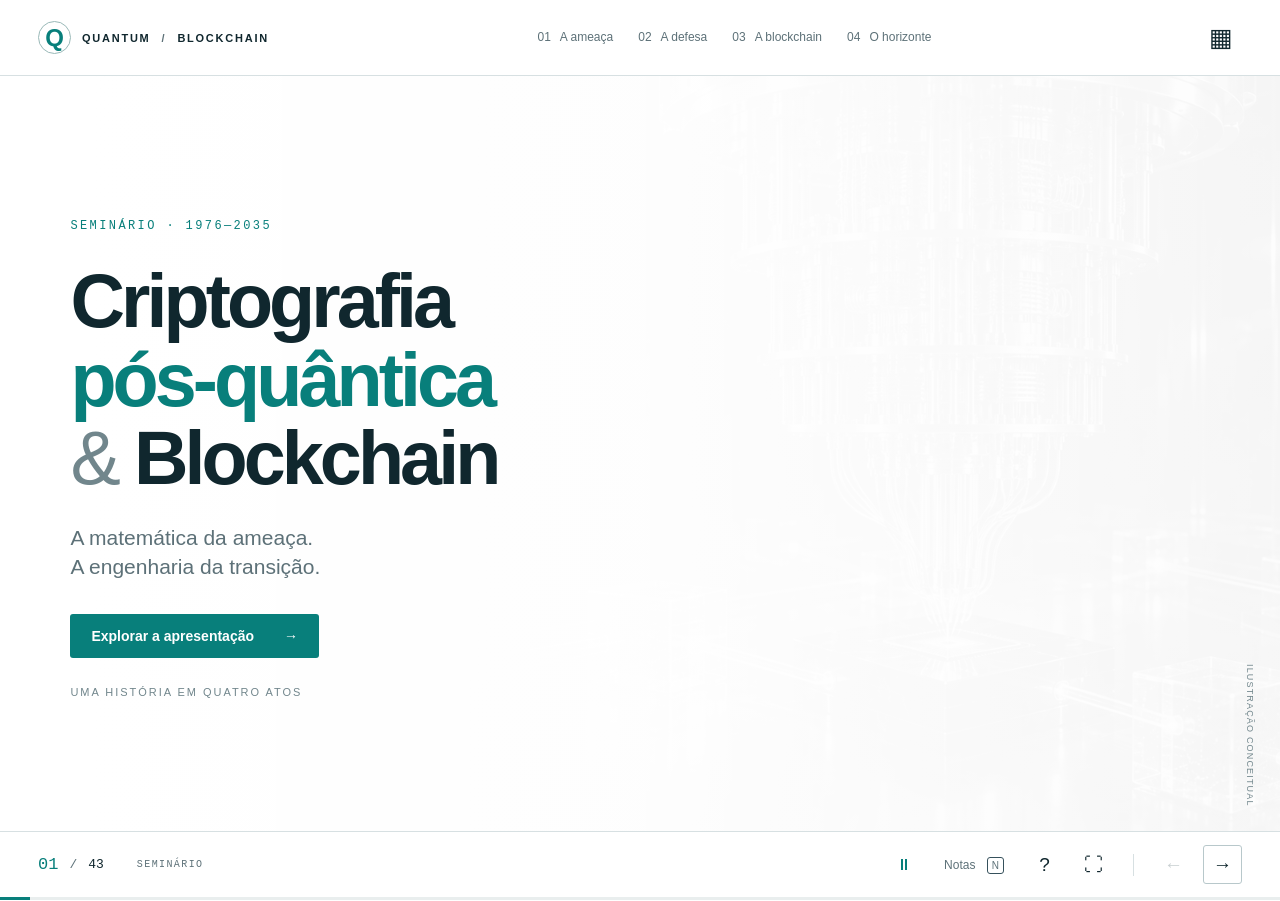
==== index.html @ 600178b0 "Reestrutura o Ato III: do gasto duplo às variações de consenso O ato começava no meio, sem história " ====
<!doctype html>
<html lang="pt-BR">
<head>
  <meta charset="utf-8">
  <meta name="viewport" content="width=device-width,initial-scale=1">
  <meta name="theme-color" content="#ffffff">
  <title>Criptografia pós-quântica & Blockchain</title>
  <link rel="stylesheet" href="style.css">
  <link rel="stylesheet" href="blockchain.css">
  <link rel="stylesheet" href="theme-light.css">
</head>
<body>
<header class="topbar">
  <a class="brand" href="#1" aria-label="Ir à capa"><span class="brand-mark">Q</span> QUANTUM <span class="muted">/</span> BLOCKCHAIN</a>
  <nav aria-label="Atos da apresentação">
    <button data-goto="3">01 <span>A ameaça</span></button>
    <button data-goto="17">02 <span>A defesa</span></button>
    <button data-goto="23">03 <span>A blockchain</span></button>
    <button data-goto="38">04 <span>O horizonte</span></button>
  </nav>
  <button id="overview-open" class="icon-button" title="Visão geral (G)" aria-label="Abrir visão geral">▦</button>
</header>

<main id="deck" aria-label="Apresentação de slides">
  <section class="slide cover active" data-title="Criptografia pós-quântica & Blockchain" data-act="0">
    <img class="background" src="assets/quantum.png" alt="Ilustração conceitual de um computador quântico dourado sobre blocos de vidro conectados">
    <div class="cover-shade"></div>
    <div class="cover-content">
      <p class="eyebrow">SEMINÁRIO · 1976—2035</p>
      <h1>Criptografia<br><span class="cyan">pós-quântica</span><br><span class="title-amp">&</span> Blockchain</h1>
      <p class="lead">A matemática da ameaça.<br>A engenharia da transição.</p>
      <button class="primary" data-goto="2">Explorar a apresentação <span>→</span></button>
      <div class="cover-caption">Uma história em quatro atos</div>
    </div>
    <div class="image-caption">ILUSTRAÇÃO CONCEITUAL</div>
    <aside class="notes">Apresente a pergunta central: como preservar a segurança das blockchains quando as hipóteses matemáticas das assinaturas mudam? O roteiro segue os quatro atos do PDF, com demonstrações didáticas. As imagens são ilustrações geradas por IA, não fotografias de equipamentos específicos.</aside>
  </section>

  <section class="slide" data-title="Uma história em quatro atos" data-act="0">
    <p class="eyebrow">O PERCURSO</p><h2>Uma história em <span class="cyan">quatro atos</span></h2>
    <p class="intro">A evolução da criptografia encontra um problema de escala e de consenso.</p>
    <div class="act-grid">
      <button class="act-card" data-goto="3"><span class="act-no">I</span><span class="mono cyan">1976—2009</span><h3>A conta que<br>ninguém pagou</h3><p>Chave pública, Shor e a origem do Bitcoin.</p><span class="act-link">A ameaça <b>↗</b></span></button>
      <button class="act-card" data-goto="17"><span class="act-no">II</span><span class="mono cyan">1978—2025</span><h3>A defesa<br>se organiza</h3><p>Famílias pós-quânticas, NIST e novas assinaturas.</p><span class="act-link">A defesa <b>↗</b></span></button>
      <button class="act-card" data-goto="23"><span class="act-no">III</span><span class="mono amber">2025—2026</span><h3>A blockchain<br>acorda</h3><p>Do gasto duplo aos laboratórios de hash, PoW, PoS e contratos.</p><span class="act-link">A blockchain <b>↗</b></span></button>
      <button class="act-card" data-goto="38"><span class="act-no">IV</span><span class="mono amber">2026—2035</span><h3>O horizonte</h3><p>Padronização, prazos e decisões sem uma data para o Q-Day.</p><span class="act-link">O horizonte <b>↗</b></span></button>
    </div>
    <p class="footnote">Clique em um ato para navegar. Use as setas do teclado para avançar e voltar.</p>
    <aside class="notes">A linha narrativa é linear dentro de cada ato. O segundo ato retorna a 1978 para mostrar que algumas alternativas à criptografia clássica antecedem o ataque de Shor. Fonte principal: PDF fornecido, páginas 1 a 7.</aside>
  </section>

  <section class="slide" data-title="O que a criptografia protege?" data-act="1">
    <p class="eyebrow">ATO I · PRIMEIRO, O VOCABULÁRIO</p><h2>Quatro perguntas<br><span class="cyan">antes dos algoritmos</span></h2>
    <div class="concept-grid four"><article><span class="mono cyan">SIGILO</span><h3>Quem pode ler?</h3><p>A cifra esconde o conteúdo de quem não possui a chave.</p></article><article><span class="mono cyan">INTEGRIDADE</span><h3>Algo mudou?</h3><p>Hashes e autenticação ajudam a detectar alterações.</p></article><article><span class="mono amber">AUTENTICIDADE</span><h3>Quem enviou?</h3><p>Assinaturas ligam uma mensagem ao dono de uma chave.</p></article><article><span class="mono amber">NÃO REPÚDIO</span><h3>Há evidência?</h3><p>A assinatura pode sustentar prova técnica de autoria, conforme o contexto.</p></article></div>
    <div class="takeaway"><strong>Criptografia não é uma única ferramenta.</strong><span>Cada mecanismo responde a uma pergunta diferente.</span></div>
    <aside class="notes"><b>Tempo: 2 min · Pessoa 1.</b> Comece com exemplos cotidianos: mensagem privada, arquivo alterado e pagamento autorizado. Explique que disponibilidade é um objetivo de segurança, mas não é entregue apenas por criptografia. Não repúdio depende também de identidade, processo e validade jurídica.</aside>
  </section>

  <section class="slide" data-title="Diffie–Hellman: um segredo em canal público" data-act="1">
    <p class="eyebrow">ATO I · 1976 · DIFFIE–HELLMAN</p><h2>Combinar uma chave<br><span class="cyan">sem enviá-la pela rede</span></h2>
    <div class="split">
      <div><p class="intro">Imagine uma receita em que cada pessoa guarda <strong>um ingrediente secreto</strong>.</p><div class="line-item"><h3>1. Cada um faz uma mistura</h3><p>Alice e Bob juntam a mesma base pública aos seus segredos.</p></div><div class="line-item"><h3>2. Eles trocam só as misturas</h3><p>Quem observa vê o que foi trocado, mas não o ingrediente secreto.</p></div><div class="line-item"><h3>3. Os dois chegam à mesma chave</h3><p>Cada um combina a mistura recebida com o segredo que guardou.</p></div></div>
      <div class="demo-box"><div class="demo-label">A MESMA IDEIA COM NÚMEROS PEQUENOS <span>base pública: p = 23 · g = 5</span></div><div class="exchange"><div><span class="person">ALICE</span><strong>segredo 6</strong><small>guarda para si</small><code>envia 8</code></div><span class="exchange-sign">⇄</span><div><span class="person">BOB</span><strong>segredo 15</strong><small>guarda para si</small><code>envia 19</code></div></div><button id="dh-reveal" class="primary">Combinar e revelar a chave</button><div id="dh-result" class="result" aria-live="polite">Público: 23, 5, 8 e 19. Privado: 6 e 15.</div></div>
    </div>
    <p class="footnote">A metáfora da receita explica o fluxo, não a matemática. Diffie–Hellman precisa de autenticação para bloquear um intermediário.</p>
    <aside class="notes"><b>Tempo: 3 min · Pessoa 1.</b> Primeiro conte a história sem fórmulas. Depois mostre os números: Alice envia 5⁶ mod 23 = 8; Bob envia 5¹⁵ mod 23 = 19. Alice calcula 19⁶ mod 23 e Bob calcula 8¹⁵ mod 23; ambos obtêm 2. A chave 2 nunca atravessou a rede. Em sistemas reais, os números são enormes. Diffie–Hellman é acordo de chaves, não cifra mensagens e não autentica sozinho. Fonte: roteiro, p. 1.</aside>
  </section>

  <section class="slide" data-title="Criptografia híbrida: RSA e AES" data-act="1">
    <p class="eyebrow">CRIPTOGRAFIA HÍBRIDA · VISÃO BÁSICA</p><h2>Criptografia híbrida<br><span class="cyan">combina RSA e AES</span></h2>
    <div class="compare-columns"><article><span class="mono cyan">RSA · CHAVE PÚBLICA E PRIVADA</span><h3>Protege a chave da sessão</h3><p>Permite enviar com segurança a pequena chave que será compartilhada.</p><div class="tag-line">Bom para proteger chaves pequenas.</div></article><article><span class="mono amber">AES · UMA CHAVE COMPARTILHADA</span><h3>Protege as mensagens</h3><p>Usa a chave da sessão para cifrar os dados com rapidez.</p><div class="tag-line">Bom para grandes volumes de dados.</div></article></div>
    <div class="takeaway"><strong>RSA protege a chave.</strong><span>AES usa essa chave para proteger os dados.</span></div>
    <p class="footnote">Este é um modelo didático de criptografia híbrida. Protocolos modernos podem usar outros algoritmos.</p>
    <aside class="notes"><b>Tempo: 3 min · Pessoa 1.</b> Explique apenas o fluxo básico: primeiro, o RSA protege a pequena chave de sessão; depois, o AES usa essa chave para cifrar as mensagens. Essa combinação aproveita a facilidade de distribuição de chaves da criptografia assimétrica e a velocidade da criptografia simétrica. Em protocolos modernos, como TLS 1.3, o acordo de chaves costuma usar Diffie–Hellman efêmero em vez de transporte de chave por RSA.</aside>
  </section>

  <section class="slide" data-title="RSA: uma via fácil e outra difícil" data-act="1">
    <p class="eyebrow">1977 · RSA</p><h2>Uma via fácil.<br><span class="cyan">A volta é o problema.</span></h2>
    <div class="compare-columns"><article><span class="mono cyan">CRIAR O MÓDULO</span><div class="equation">p × q = <span>N</span></div><h3>Multiplicar primos é simples.</h3><p>O resultado N pode fazer parte da chave pública.</p></article><article><span class="mono amber">TENTAR DESFAZER</span><div class="equation"><span>N</span> → p, q</div><h3>Fatorar N grande é difícil.</h3><p>Sem os fatores secretos, o melhor ataque clássico conhecido custa demais em tamanhos adequados.</p></article></div>
    <p class="footnote">O RSA real usa geração segura de primos, preenchimento adequado e parâmetros muito maiores que qualquer exemplo de sala.</p>
    <aside class="notes"><b>Tempo: 2 min · Pessoa 1.</b> Use números pequenos apenas como analogia. A segurança não vem de esconder o algoritmo; vem da chave e da dificuldade do problema. Evite a frase absoluta “demoraria mais que a idade do universo”. Fonte: roteiro, pp. 1–2.</aside>
  </section>

  <section class="slide" data-title="ECC: a mesma ideia com chaves menores" data-act="1">
    <p class="eyebrow">1985 · CURVAS ELÍPTICAS</p><h2>Chaves menores.<br><span class="cyan">Outra conta difícil.</span></h2>
    <div class="compare-columns"><article><span class="mono cyan">IDA</span><div class="equation">Q = <span>d</span> · G</div><h3>Calcular o ponto público é eficiente.</h3><p>d é o segredo; G é um ponto definido pelo sistema.</p></article><article><span class="mono amber">VOLTA</span><div class="equation">Q, G → <span>d?</span></div><h3>Recuperar d é o logaritmo discreto.</h3><p>Em curvas e tamanhos corretos, essa volta é inviável para computadores clássicos conhecidos.</p></article></div>
    <div class="takeaway"><strong>256 bits ECC ≈ 3.072 bits RSA</strong><span>Equivalência aproximada de segurança clássica.</span></div>
    <aside class="notes"><b>Tempo: 2 min · Pessoa 1.</b> Não é necessário desenhar a curva nem explicar a operação de grupo. Destaque por que ECC foi atraente para celulares e blockchains: chaves e assinaturas menores. A comparação equivale aproximadamente a 128 bits de segurança clássica. Fonte: roteiro, p. 2.</aside>
  </section>

  <section class="slide" data-title="Criptografia e assinatura digital" data-act="1">
    <p class="eyebrow">DUAS AÇÕES · DUAS FINALIDADES</p><h2>Criptografia e assinatura<br><span class="cyan">têm funções diferentes</span></h2>
    <div class="compare-columns"><article><span class="mono cyan">CIFRA</span><h3 class="display-word medium">Mensagem<br>ilegível</h3><p>Objetivo principal: confidencialidade.</p><div class="tag-line">Quem não tem a chave não deve ler.</div></article><article><span class="mono amber">ASSINATURA DIGITAL</span><h3 class="display-word medium">Autoria<br>verificável</h3><p>Objetivos: autenticidade e integridade.</p><div class="tag-line">A chave pública verifica; a privada assina.</div></article></div>
    <aside class="notes"><b>Tempo: 2 min · Pessoa 1.</b> Corrija a simplificação comum de “criptografar com a chave privada”. Em uma assinatura moderna, aplica-se um algoritmo de assinatura ao resumo ou à mensagem seguindo um esquema específico. A assinatura normalmente não esconde o conteúdo.</aside>
  </section>

  <section class="slide" data-title="Qubit: pense em uma bússola, não em um interruptor" data-act="1">
    <p class="eyebrow">O BÁSICO DO QUBIT · UMA METÁFORA</p><h2>Pense em uma bússola,<br><span class="cyan">não em um interruptor</span></h2>
    <div class="concept-grid four qubit-metaphor"><article><span class="mono cyan">BIT CLÁSSICO</span><h3>Interruptor</h3><p>Quando olhamos, está em uma posição definida: <strong>0 ou 1</strong>.</p></article><article><span class="mono cyan">QUBIT</span><h3>Bússola</h3><p>Antes da leitura, pode apontar para uma combinação de 0 e 1.</p></article><article><span class="mono amber">MEDIÇÃO</span><h3>Uma fotografia</h3><p>Ao medir, recebemos apenas um resultado: <strong>0 ou 1</strong>.</p></article><article><span class="mono amber">ALGORITMO</span><h3>Ondas na água</h3><p>Interferência cancela caminhos ruins e reforça os úteis.</p></article></div>
    <div class="takeaway"><strong>O qubit não entrega todas as respostas.</strong><span>O algoritmo precisa conduzir as probabilidades para uma resposta útil.</span></div>
    <aside class="notes"><b>Tempo: 2 min · Pessoa 1.</b> Diga explicitamente que são metáforas. Um qubit é descrito por amplitudes, não por uma agulha física; a medição produz um resultado clássico. Ondas que se somam ou se cancelam ajudam a visualizar a interferência. Evite a frase “testa tudo ao mesmo tempo”: sem um algoritmo apropriado, a medição não revela todas as possibilidades.</aside>
  </section>

  <section class="slide" data-title="Shor: o período revela os fatores" data-act="1">
    <p class="eyebrow">1994 · EXEMPLO COM 15</p><h2>Shor troca a fatoração<br><span class="cyan">por uma busca de repetição</span></h2>
    <div class="split shor-layout"><div><p class="intro">Queremos descobrir quais números multiplicados formam <strong>15</strong>.</p><div class="shor-guide"><p><b>1.</b> Escolher um auxiliar: 2.</p><p><b>2.</b> Procurar quando a sequência se repete.</p><p><b>3.</b> Medir a distância da repetição: o período.</p><p><b>4.</b> Usar o período em contas clássicas para obter os fatores.</p></div><div class="small-callout">A parte quântica acelera o passo 2. O início e o final usam matemática clássica.</div><button id="shor-step" class="primary">Mostrar próximo passo <span>→</span></button><button id="shor-reset" class="text-button">Reiniciar</button></div><div class="demo-box"><div class="demo-label">RESTO DE 2ˣ ÷ 15 <span id="shor-counter">PASSO 1 / 4</span></div><div id="period-row" class="period-row"><div><small>x = 0</small><b>1</b></div><div><small>x = 1</small><b>2</b></div><div><small>x = 2</small><b>4</b></div><div><small>x = 3</small><b>8</b></div><div><small>x = 4</small><b>1</b></div></div><div id="shor-answer" class="shor-answer" aria-live="polite"><span class="mono muted">01 / ESCOLHER</span><h3>N = 15 e auxiliar a = 2</h3><p>2 não divide 15; agora observamos os restos das potências.</p></div></div></div>
    <p class="footnote"><a href="https://arxiv.org/abs/quant-ph/9508027" target="_blank" rel="noopener">Shor · fatoração e logaritmos discretos</a></p>
    <aside class="notes"><b>Tempo: 3 min · Pessoa 1.</b> Narre um passo por clique. (1) Queremos fatorar N=15 e escolhemos a=2, que não tem fator comum com 15. (2) Calculamos os restos de 2ˣ dividido por 15: 1, 2, 4, 8, 1. (3) O 1 reaparece depois de quatro posições, logo r=4. A busca quântica encontra esse período com eficiência para números grandes. (4) Voltamos ao computador clássico: 2^(r/2)=4; MDC(4−1,15)=3 e MDC(4+1,15)=5. Portanto, 15=3×5. Nem toda escolha de a funciona de primeira; o algoritmo pode repetir a tentativa. O exemplo mostra a ideia, não o circuito quântico completo.</aside>
  </section>

  <section class="slide" data-title="Shor e Grover têm impactos diferentes" data-act="1">
    <p class="eyebrow">1994 / 1996 · DOIS TIPOS DE AMEAÇA</p><h2>Shor e Grover têm<br><span class="cyan">impactos diferentes</span></h2>
    <div class="compare-columns attack-compare"><article><span class="mono amber">SHOR</span><h3 class="display-word">Quebra a<br>hipótese</h3><p>Resolve fatoração e logaritmos discretos em tempo polinomial, no modelo quântico.</p><div class="tag-line">RSA · Diffie–Hellman · ECDSA · Schnorr</div><strong class="amber">Exige trocar a família criptográfica.</strong></article><article><span class="mono cyan">GROVER</span><h3 class="display-word">Acelera<br>a busca</h3><p>Reduz uma busca genérica de N tentativas para uma ordem de √N consultas.</p><div class="tag-line">AES e busca de pré-imagem de hashes</div><strong class="cyan">Parâmetros maiores podem compensar.</strong></article></div>
    <p class="footnote">AES-128: ordem idealizada de 2⁶⁴ consultas quânticas. Isso não equivale ao custo de um ataque clássico de 64 bits. Colisões de hash exigem análise própria.</p>
    <aside class="notes">Grover fornece aceleração quadrática em um modelo idealizado de consultas. Circuitos, correção de erros e paralelização mudam o custo prático. SHA-256 não recebe o mesmo ataque estrutural de Shor. Não prometa que dobrar qualquer parâmetro resolve todos os usos de hash. <a href="https://arxiv.org/abs/quant-ph/9605043" target="_blank" rel="noopener">Grover, 1996</a>. PDF, p. 2.</aside>
  </section>

  <section class="slide" data-title="O que muda com um computador quântico?" data-act="1">
    <p class="eyebrow">MAPA DA AMEAÇA</p><h2>Não é preciso<br><span class="cyan">trocar tudo igual</span></h2>
    <div class="threat-matrix"><article><span class="status-pill danger">TROCAR</span><h3>RSA, DH, ECDSA, Schnorr</h3><p>Shor ataca a base matemática.</p></article><article><span class="status-pill caution">AUMENTAR / REAVALIAR</span><h3>AES e hashes</h3><p>Grover reduz a margem de busca genérica.</p></article><article><span class="status-pill safe">PRESERVAR</span><h3>Protocolos e aplicações</h3><p>Podem continuar, se aceitarem novos algoritmos e formatos.</p></article></div>
    <div class="takeaway"><strong>A migração é seletiva.</strong><span>O desafio é localizar cada dependência criptográfica.</span></div>
    <aside class="notes"><b>Tempo: 2 min · Pessoa 1.</b> Este é um mapa conceitual, não uma receita automática. Em hashes, pré-imagem, colisão e prova de trabalho têm análises diferentes. Protocolos podem sobreviver apenas se houver agilidade criptográfica e espaço para novos tamanhos.</aside>
  </section>

  <section class="slide" data-title="Hardware: demonstração versus estimativa" data-act="1">
    <p class="eyebrow">2001—2025 · A DISTÂNCIA ATÉ O ATAQUE</p><h2>Demonstração<br><span class="cyan">≠ capacidade de ataque</span></h2>
    <div class="hardware-grid"><div class="hardware-intro"><span class="mono">2001 · IBM</span><strong class="giant cyan">15</strong><h3>3 × 5, com 7 qubits</h3><p>Uma demonstração experimental pequena, sem provar escalabilidade para chaves reais.</p></div><div class="hardware-chart"><span class="mono muted">ESTIMATIVAS PARA FATORAR RSA-2048</span><div class="hbar-row"><div><b>2019</b><span>20 milhões de qubits físicos</span></div><div class="bar-track"><i style="width:100%"></i></div><small>Tempo estimado: 8 horas</small></div><div class="hbar-row"><div><b>2025</b><span>Menos de 1 milhão</span></div><div class="bar-track"><i style="width:5%;background:var(--amber)"></i></div><small>Tempo estimado: menos de 1 semana</small></div><p class="small-callout">Modelos com premissas e tempos de execução diferentes. São recursos estimados, não máquinas construídas.</p></div></div>
    <p class="footnote"><a href="https://arxiv.org/abs/1905.09749" target="_blank" rel="noopener">Gidney & Ekerå, 2019</a> · <a href="https://arxiv.org/abs/2505.15917" target="_blank" rel="noopener">Gidney, 2025</a>. Recorte histórico do roteiro, não levantamento exaustivo das estimativas de 2026.</p>
    <aside class="notes">Qubits físicos são ruidosos. Qubits lógicos usam correção de erros. Contagens só fazem sentido junto às taxas de erro, arquitetura e duração. A barra de 2025 marca o limite de 1 milhão, não uma medição exata. A comparação não representa uma previsão para o Q-Day. A experiência de 2001 consta do PDF, pp. 2–3.</aside>
  </section>

  <section class="slide image-slide" data-title="Hashes e assinaturas no Bitcoin" data-act="1">
    <img class="background" src="assets/blockchain.png" alt="Ilustração conceitual de três blocos de vidro ligados, com uma fissura dourada no último bloco"><div class="image-shade"></div>
    <div class="image-content"><p class="eyebrow">2009 · O BITCOIN NASCE</p><h2>Hashes e assinaturas<br><span class="cyan">protegem partes diferentes</span></h2><div class="line-item"><h3>Hashes conectam os blocos</h3><p>SHA-256 participa da integridade e da prova de trabalho. Grover muda o custo de buscas.</p></div><div class="line-item"><h3 class="amber">Assinaturas autorizam os gastos</h3><p>ECDSA e, posteriormente, Schnorr dependem de curvas elípticas. Shor ameaça essa base.</p></div><p class="highlight-statement">Uma assinatura forjada pode parecer um pagamento legítimo.</p></div>
    <div class="image-caption">ILUSTRAÇÃO CONCEITUAL</div>
    <aside class="notes">Um ataque às assinaturas não precisa reescrever todo o histórico nem quebrar SHA-256. Recuperar uma chave privada a partir de uma chave pública pode permitir criar um gasto aceito pelas regras. Isso pressupõe um computador quântico criptanaliticamente relevante, não uma capacidade demonstrada nesta apresentação. Fonte: PDF, pp. 3 e 5.</aside>
  </section>

  <section class="slide" data-title="Store Now, Decrypt Later: o ataque pode começar hoje" data-act="1">
    <p class="eyebrow">STORE NOW, DECRYPT LATER · COLETAR AGORA, DECIFRAR DEPOIS</p><h2>O ataque pode começar<br><span class="cyan">antes do computador quântico</span></h2>
    <div class="process-strip"><article><span>HOJE</span><h3>1. Interceptar</h3><p>O invasor copia dados cifrados que passam pela rede.</p></article><b>→</b><article><span>ARQUIVO</span><h3>2. Guardar</h3><p>Mesmo sem conseguir ler, ele conserva a cópia por anos.</p></article><b>→</b><article><span>FUTURO</span><h3>3. Decifrar</h3><p>Se surgir um ataque viável, ele tenta recuperar o segredo antigo.</p></article></div>
    <div class="takeaway"><strong>Trocar a criptografia depois não apaga a cópia capturada.</strong><span>O maior risco está em dados que precisam continuar secretos por muitos anos.</span></div>
    <p class="footnote">Exemplos: prontuários, segredos governamentais, propriedade intelectual e dados financeiros de longa duração. <a href="https://www.nist.gov/cybersecurity-and-privacy/what-post-quantum-cryptography" target="_blank" rel="noopener">NIST · Harvest Now, Decrypt Later</a>.</p>
    <aside class="notes"><b>Tempo: 2 min · Pessoa 1.</b> O atacante não precisa quebrar a cifra hoje: basta copiar o tráfego cifrado e esperar. Se a informação perder valor em poucos minutos, o risco futuro pode ser baixo; se precisa permanecer secreta por dez ou vinte anos, a exposição começa agora. Enfatize que isso trata principalmente de confidencialidade. A falsificação futura de assinaturas é outro risco, com uma linha do tempo diferente. Fonte: NIST.</aside>
  </section>

  <section class="slide" data-title="Mosca: a janela de migração" data-act="1">
    <p class="eyebrow">INTERLÚDIO · COLETAR AGORA, DECIFRAR DEPOIS</p><h2>Quanto tempo<br><span class="cyan">ainda temos?</span></h2>
    <div class="split"><div><p class="intro">Dados cifrados capturados hoje podem continuar valiosos quando surgir um ataque viável.</p><div class="mosca-equation"><span>x</span> + <span>y</span> <b>≥</b> <span class="amber">z</span></div><p>Se o prazo de sigilo mais o tempo de migração alcança o horizonte da ameaça, a margem desaparece.</p><p class="small muted">Ajuste as hipóteses. Nenhum valor é uma previsão.</p></div><div class="demo-box"><label class="range-label" for="secret-years">x · Vida útil do sigilo <output id="secret-value">10 anos</output></label><input id="secret-years" type="range" min="1" max="30" value="10"><label class="range-label" for="migration-years">y · Tempo de migração <output id="migration-value">5 anos</output></label><input id="migration-years" type="range" min="1" max="15" value="5"><label class="range-label" for="quantum-years">z · Horizonte hipotético do ataque <output id="quantum-value">12 anos</output></label><input id="quantum-years" type="range" min="1" max="40" value="12"><div id="mosca-result" class="result" aria-live="polite"></div></div></div>
    <p class="footnote">Modelo didático baseado no argumento de Mosca. Confidencialidade futura e falsificação de assinaturas são riscos distintos.</p>
    <aside class="notes">O PDF descreve Store Now, Decrypt Later. Não é necessário afirmar quem já coleta dados nem em que volume para explicar o risco. A desigualdade x + y > z indica que o prazo necessário excede o disponível. A igualdade representa ausência de margem. Fonte: PDF, p. 3.</aside>
  </section>

  <section class="slide lattice-slide" data-title="Criptografia pós-quântica em computadores comuns" data-act="2">
    <img class="lattice-art" src="assets/lattice.png" alt="Ilustração conceitual de um reticulado de vidro com um ponto dourado deslocado">
    <div class="lattice-content"><p class="eyebrow">ATO II · A DEFESA SE ORGANIZA</p><h2>Criptografia pós-quântica<br><span class="cyan">roda em computadores comuns</span></h2><p class="intro">PQC usa novos problemas matemáticos para resistir a ataques clássicos e quânticos conhecidos.</p><div class="family-list"><article><span>01</span><div><h3>Reticulados</h3><p>Problemas em espaços de muitas dimensões, frequentemente com ruído. Base de ML-KEM e ML-DSA.</p></div></article><article><span>02</span><div><h3>Códigos corretores de erros</h3><p>Decodificação difícil sem informação secreta. McEliece já explorava essa ideia em 1978.</p></div></article><article><span>03</span><div><h3>Assinaturas baseadas em hash</h3><p>Autenticidade apoiada em funções hash.</p></div></article></div></div>
    <div class="image-caption">RETICULADO CONCEITUAL · NÃO REPRESENTA UM ALGORITMO</div>
    <aside class="notes">Pós-quântica não significa criptografia executada em computador quântico. Não existe garantia de “inquebrável”: a segurança se apoia no conhecimento atual. Assinaturas baseadas em hash protegem autenticidade e integridade, não sigilo de mensagens por si só. McEliece é uma família histórica, não um dos três FIPS de agosto de 2024. Fonte: PDF, pp. 3–4 e <a href="https://csrc.nist.gov/projects/post-quantum-cryptography" target="_blank" rel="noopener">NIST PQC</a>.</aside>
  </section>

  <section class="slide" data-title="KEM e assinatura resolvem problemas diferentes" data-act="2">
    <p class="eyebrow">PQC NA PRÁTICA</p><h2>Compartilhar um segredo<br><span class="cyan">≠ provar autoria</span></h2>
    <div class="compare-columns"><article><span class="mono cyan">KEM · ML-KEM</span><h3 class="display-word medium">Combinar<br>uma chave</h3><p>Uma parte encapsula um segredo; a outra o recupera com a chave privada.</p><div class="tag-line">Depois, uma cifra simétrica protege os dados.</div></article><article><span class="mono amber">ASSINATURA · ML-DSA / SLH-DSA</span><h3 class="display-word medium">Assinar<br>uma mensagem</h3><p>A chave privada assina; a chave pública permite verificar.</p><div class="tag-line">Não serve, por si só, para esconder o texto.</div></article></div>
    <aside class="notes"><b>Tempo: 2 min · Pessoa 2.</b> KEM significa mecanismo de encapsulamento de chave. Ele não cifra um arquivo grande diretamente: estabelece material secreto para uma cifra simétrica. Assinaturas atendem autenticidade e integridade. Fonte: <a href="https://csrc.nist.gov/pubs/fips/203/final" target="_blank" rel="noopener">FIPS 203</a>, <a href="https://csrc.nist.gov/pubs/fips/204/final" target="_blank" rel="noopener">FIPS 204</a> e <a href="https://csrc.nist.gov/pubs/fips/205/final" target="_blank" rel="noopener">FIPS 205</a>.</aside>
  </section>

  <section class="slide" data-title="NIST: o teste público das alternativas" data-act="2">
    <p class="eyebrow">2016—2025 · PADRONIZAÇÃO</p><h2>O teste público<br><span class="cyan">das alternativas</span></h2>
    <div class="milestones"><article><span class="year">2016</span><h3>Chamada global</h3><p>O NIST inicia o processo de seleção e análise de alternativas pós-quânticas.</p></article><article><span class="year">2022</span><h3>Seleção e eliminação</h3><p>Kyber, Dilithium, Falcon e SPHINCS+ avançam. Ataques a SIKE e Rainbow expõem riscos.</p></article><article><span class="year cyan">2024</span><h3>Primeiros padrões</h3><p>ML-KEM, ML-DSA e SLH-DSA recebem padrões finais em agosto.</p></article><article><span class="year">2025</span><h3>Diversificação</h3><p>O NIST seleciona HQC, baseado em códigos, para futura padronização.</p></article></div>
    <div class="standards-strip"><div><span>FIPS 203</span><strong>ML-KEM</strong><small>Estabelecimento de chaves</small></div><div><span>FIPS 204</span><strong>ML-DSA</strong><small>Assinaturas digitais</small></div><div><span>FIPS 205</span><strong>SLH-DSA</strong><small>Assinaturas baseadas em hash</small></div></div>
    <p class="footnote"><a href="https://csrc.nist.gov/projects/post-quantum-cryptography" target="_blank" rel="noopener">NIST · processo e padrões</a>. KEM e assinatura têm funções diferentes.</p>
    <aside class="notes">O escrutínio público reduz o risco de adoção prematura. ML-KEM deriva de Kyber, ML-DSA de Dilithium e SLH-DSA de SPHINCS+. Falcon segue um processo de padronização separado. A adição de HQC em 2025 contextualiza o fim do segundo ato. Fonte: PDF, pp. 4–5 e NIST. Nenhuma seleção significa imunidade absoluta.</aside>
  </section>

  <section class="slide light-slide" data-title="O tamanho da assinatura muda a conta" data-act="2">
    <p class="eyebrow">COMPARADOR INTERATIVO</p><h2>Quanto pesa<br><span class="cyan">cada assinatura?</span></h2>
    <div class="chart-heading"><p class="intro">Bytes por operação, sem o restante da transação.</p><div class="segmented" aria-label="Métrica de tamanho"><button data-size-mode="signature" aria-pressed="true">Assinatura</button><button data-size-mode="total" aria-pressed="false">Chave + assinatura</button></div></div>
    <div id="size-chart" class="size-chart"></div>
    <p class="footnote">ECDSA: base didática de 64 B e chave comprimida de 33 B. DER pode usar ~70–72 B. Falcon-512: ~666 B de assinatura. Valores e formatos não equivalem a transações completas nem a níveis de segurança idênticos.</p>
    <aside class="notes">Dados: ECDSA 33/64, Falcon-512 897/666, ML-DSA-44 1.312/2.420 e SLH-DSA-128s 32/7.856 bytes, respectivamente chave pública/assinatura. O PDF aproxima a assinatura SLH como 7.856 B e o comparativo como 120 vezes. Aqui as razões usam exatamente a base de 64 B. Não confundir ECDSA de 64 B em formato bruto com Schnorr ou serialização DER. <a href="https://falcon-sign.info/" target="_blank" rel="noopener">Falcon</a>, <a href="https://csrc.nist.gov/pubs/fips/204/final" target="_blank" rel="noopener">FIPS 204</a>, <a href="https://csrc.nist.gov/pubs/fips/205/final" target="_blank" rel="noopener">FIPS 205</a>. PDF, p. 5.</aside>
  </section>

  <section class="slide light-slide traffic-paper" data-title="O gargalo apareceu no ar, não no processador" data-act="2">
    <p class="eyebrow">ESTUDO V2V · ECDSA P-256 → ML-DSA-65</p><h2>O gargalo apareceu no ar,<br><span class="cyan">não no processador</span></h2>
    <div class="paper-result"><div class="paper-hero"><span class="mono">AUMENTO DA LATÊNCIA</span><strong>93<span>%</span></strong><h3>tempo de transmissão</h3><p>Só 7% veio de assinar e verificar.</p></div><div class="paper-evidence"><article><span>70 B</span><p>assinatura ECDSA P-256</p></article><b>→</b><article><span>3.309 B</span><p>assinatura ML-DSA-65</p></article><div class="paper-callout"><strong>O pacote precisou de mais fragmentos.</strong><p>Mais bytes ocuparam o canal 802.11p por mais tempo e elevaram a latência total de 0,806 ms para 5,598 ms.</p></div></div></div>
    <div class="takeaway"><strong>O maior desafio foi o tráfego.</strong><span>No cenário estudado, reduzir mensagens e fragmentação ajuda mais que acelerar a matemática.</span></div>
    <p class="footnote">Fonte: Mariano, F. R. D.; Souza, M. A. <em>Performance analysis and feasibility of post-quantum digital signatures in V2V communication for autonomous vehicles</em>, Tabelas 2 e 4, Seções 5.2 e 6. Simulação OMNeT++/Veins; medições em Raspberry Pi 4B.</p>
    <aside class="notes"><b>Tempo: 2 min · Pessoa 2.</b> O estudo modelou um alerta de frenagem EEBL entre veículos, com rádio IEEE 802.11p a 6 Mbps. Ao trocar ECDSA P-256 por ML-DSA-65, a latência cresceu 4,792 ms. Desse acréscimo, 0,333 ms vieram da diferença de processamento criptográfico: aproximadamente 7%. Os 93% restantes vieram do airtime, pois a assinatura cresceu de 70 para 3.309 bytes e exigiu fragmentação. Não generalize o percentual para toda rede ou hardware: ele pertence a este cenário, algoritmos e configuração. O próprio artigo conclui que ML-DSA foi viável nos espaçamentos normais simulados; o resultado localiza o gargalo, não afirma que PQC causa acidentes em tráfego normal.</aside>
  </section>

  <section class="slide" data-title="Um algoritmo seguro ainda pode falhar na implementação" data-act="2">
    <p class="eyebrow">ALÉM DA MATEMÁTICA</p><h2>O algoritmo é só<br><span class="cyan">uma parte do sistema</span></h2>
    <div class="concept-grid three"><article><span class="mono amber">TEMPO</span><h3>Canal lateral</h3><p>Tempo, energia ou cache podem revelar informações da chave.</p></article><article><span class="mono amber">ALEATORIEDADE</span><h3>Números ruins</h3><p>Sementes previsíveis podem enfraquecer chaves e assinaturas.</p></article><article><span class="mono amber">OPERAÇÃO</span><h3>Estado e atualização</h3><p>Backups, índices e versões precisam continuar coerentes.</p></article></div>
    <div class="takeaway"><strong>“Padronizado” não significa “automaticamente seguro”.</strong><span>Implementação e operação também precisam de teste.</span></div>
    <aside class="notes"><b>Tempo: 2 min · Pessoa 2.</b> Evite afirmar que uma biblioteca específica possui falhas. O objetivo é separar segurança do esquema, implementação resistente a canais laterais e operação correta do sistema.</aside>
  </section>

  <section class="slide blockchain-lab" id="problem-slide" data-title="Gasto duplo: o problema antes da solução" data-act="3">
    <p class="eyebrow">ATO III · O PROBLEMA ANTES DA SOLUÇÃO</p><h2>Um arquivo se copia.<br><span class="cyan">Dinheiro não pode.</span></h2>
    <div class="concept-grid three">
      <article><span class="mono cyan">O PROBLEMA</span><h3>Gasto duplo</h3><p>Um arquivo copiado continua idêntico ao original. Se dinheiro fosse só um arquivo, pagar duas pessoas com a mesma moeda seria copiar e colar.</p></article>
      <article><span class="mono cyan">A RESPOSTA USUAL</span><h3>Alguém guarda a lista</h3><p>Um banco mantém o livro-razão, define a ordem das operações e recusa a segunda cobrança. Funciona porque as partes aceitam esse registro.</p></article>
      <article><span class="mono amber">A PERGUNTA ABERTA</span><h3>E sem esse alguém?</h3><p>Entre desconhecidos, sem autoridade central, quem escreve a próxima página do livro e por que os outros aceitariam essa versão?</p></article>
    </div>
    <div class="takeaway"><strong>A blockchain é uma resposta a essa pergunta.</strong><span>Um registro que muitos copiam, mais uma regra para escolher quem escreve o próximo trecho. Os slides a seguir montam essa regra.</span></div>
    <p class="footnote">Não é a única resposta possível: sistemas centralizados seguem adequados para muitos casos. A blockchain também não resolve identidade, custódia de chaves ou obrigações legais por conta própria.</p>
    <aside class="notes"><b>Tempo: 2 min · Pessoa 3.</b> Abra pedindo um exemplo de arquivo copiado (uma foto enviada no WhatsApp) e pergunte o que aconteceria se dinheiro funcionasse assim. O ponto é que o problema não é esconder o valor, é impedir a segunda cópia e definir a ordem dos eventos. Banco, operadora de cartão e câmara de compensação resolvem isso com um registro autoritativo. A pergunta do terceiro cartão é a pergunta do artigo de 2008 e organiza todo o ato: as peças que vêm a seguir (hash, elo, custo de escrita) existem para responder a ela. Não prometa que a blockchain resolve fraude, custódia ou identidade.</aside>
  </section>

  <section class="slide blockchain-lab" id="history-slide" data-title="1991—2022: as peças já existiam" data-act="3">
    <p class="eyebrow">1991—2022 · DE ONDE VEIO CADA PEÇA</p><h2>Satoshi não inventou as peças.<br><span class="cyan">Inventou a combinação.</span></h2>
    <div class="milestones">
      <article><span class="year">1991</span><h3>Carimbo encadeado</h3><p>Haber e Stornetta ligam documentos por hash. Alterar um registro antigo passa a quebrar a corrente inteira.</p></article>
      <article><span class="year">1997</span><h3>Custo como filtro</h3><p>O Hashcash, de Adam Back, exige trabalho computacional para enviar uma mensagem. Enviar em massa fica caro.</p></article>
      <article><span class="year cyan">2008—2009</span><h3>A combinação</h3><p>O artigo de Satoshi Nakamoto reúne cadeia de hashes, prova de trabalho e uma regra de escolha entre cadeias. O bloco gênese roda em janeiro de 2009.</p></article>
      <article><span class="year">2015</span><h3>O registro executa</h3><p>O Ethereum entra no ar com contratos: o livro-razão passa a guardar código com estado, não apenas transferências.</p></article>
      <article><span class="year">2020—2022</span><h3>Sem prova de trabalho</h3><p>A Solana entra em mainnet beta com stake e Proof of History. Em 2022, o Ethereum troca PoW por PoS no Merge.</p></article>
    </div>
    <p class="footnote">Datas de publicação e de lançamento das redes, não de adoção. O recorte é didático: outros trabalhos, como b-money e bit gold, também antecedem o Bitcoin. <a href="https://link.springer.com/article/10.1007/BF00196791" target="_blank" rel="noopener">Haber &amp; Stornetta, 1991</a> · <a href="https://bitcoin.org/bitcoin.pdf" target="_blank" rel="noopener">Bitcoin, 2008</a> · <a href="https://ethereum.org/history/" target="_blank" rel="noopener">Ethereum: histórico</a>.</p>
    <aside class="notes"><b>Tempo: 2 min · Pessoa 3.</b> O recado é que nenhuma peça isolada era nova em 2008. Haber e Stornetta queriam provar que um documento existia em certa data, e o encadeamento por hash é exatamente o que o laboratório do próximo slide reconstrói. O Hashcash usava prova de trabalho contra spam, sem moeda e sem cadeia. A contribuição de 2008 foi combinar as duas ideias com uma regra pública de escolha entre cadeias concorrentes e um incentivo para quem gasta o trabalho. As duas últimas colunas preparam as variações do fim do ato: contratos no Ethereum e consenso sem PoW. Evite atribuir o Merge a motivos exclusivamente ambientais sem contexto.</aside>
  </section>

  <section class="slide blockchain-lab" id="hash-slide" data-title="Peça 1: SHA-256, a impressão digital" data-act="3">
    <p class="eyebrow">PEÇA 1 · A IMPRESSÃO DIGITAL</p><h2>Mude um dado.<br><span class="cyan">Observe o hash.</span></h2>
    <div class="hash-lab-grid"><div class="hash-panel"><label for="hash-reference"><span class="mono">ENTRADA A · REFERÊNCIA</span><small id="hash-bytes-a"></small></label><textarea id="hash-reference" maxlength="1000" spellcheck="false">Alice envia 10 para Bob</textarea><div class="hash-output-label">SHA-256 · 64 dígitos hexadecimais</div><div id="hash-output-a" class="hash-digest" aria-label="Hash da entrada A"></div></div><div class="hash-panel"><label for="hash-input"><span class="mono cyan">ENTRADA B · EDITE AQUI</span><small id="hash-bytes-b"></small></label><textarea id="hash-input" maxlength="1000" spellcheck="false">Alice envia 11 para Bob</textarea><div class="hash-output-label">Âmbar = dígito diferente da referência</div><div id="hash-output-b" class="hash-digest" aria-label="Hash da entrada B"></div></div></div>
    <div class="hash-bottom"><div class="hash-stats"><strong id="hash-bit-count" class="cyan">…</strong><span>de 256 bits diferentes</span><strong id="hash-percent" class="amber">…</strong></div><div class="button-row"><button id="hash-match" class="secondary">Igualar as entradas</button><button id="hash-space" class="secondary">Adicionar um espaço em B</button><button id="hash-reset" class="text-button">Restaurar exemplo</button></div></div>
    <p id="hash-status" class="footnote" role="status">Calculando hashes localmente…</p>
    <aside class="notes"><b>Tempo: 2 min · Pessoa 3.</b> Primeira peça: um resumo de tamanho fixo que muda por completo a cada alteração mínima da entrada. Peça um número para a plateia alterar e mostre os dígitos em âmbar. Hash não é criptografia reversível, assinatura ou prova de autoria. SHA-256 real sobre bytes UTF-8 via Web Crypto, sem envio a servidores. Espaços, acentos e quebras de linha fazem parte da entrada. Uma alteração tende a mudar muitos bits, mas não há garantia de exatamente metade nem de ausência matemática de colisões. Usamos SHA-256 para ensino, sem representar todos os hashes de BTC, ETH e SOL.</aside>
  </section>

  <section class="slide blockchain-lab" id="chain-slide" data-title="Peça 2: o elo entre blocos" data-act="3">
    <p class="eyebrow">PEÇA 2 · O ELO ENTRE BLOCOS</p><h2>O hash inclui <span class="cyan">os dados e o elo anterior</span></h2>
    <p class="intro">SHA-256(JSON de [índice, hash anterior, dados]). O próprio hash é a saída, não parte da entrada.</p>
    <div class="chain-controls"><div class="segmented" aria-label="Modo de encadeamento"><button data-chain-mode="cascade" aria-pressed="true">Propagar aos próximos</button><button data-chain-mode="frozen" aria-pressed="false">Congelar referências</button></div><button id="chain-reset" class="secondary" disabled>Restaurar original</button></div>
    <div id="linked-blocks" class="linked-blocks">
      <article class="linked-block"><div class="block-head"><b>BLOCO 01</b><span class="block-state"></span></div><label for="chain-data-0">Dados</label><input id="chain-data-0" class="chain-data" maxlength="80" value="Alice envia 10 para Bob"><span class="hash-output-label">HASH ANTERIOR GUARDADO</span><code class="previous-hash"></code><span class="hash-output-label">HASH DESTE BLOCO</span><code class="current-hash"></code></article>
      <article class="linked-block"><div class="block-head"><b>BLOCO 02</b><span class="block-state"></span></div><label for="chain-data-1">Dados</label><input id="chain-data-1" class="chain-data" maxlength="80" value="Bob envia 4 para Carol"><span class="hash-output-label">HASH ANTERIOR GUARDADO</span><code class="previous-hash"></code><span class="hash-output-label">HASH DESTE BLOCO</span><code class="current-hash"></code></article>
      <article class="linked-block"><div class="block-head"><b>BLOCO 03</b><span class="block-state"></span></div><label for="chain-data-2">Dados</label><input id="chain-data-2" class="chain-data" maxlength="80" value="Carol envia 2 para Dani"><span class="hash-output-label">HASH ANTERIOR GUARDADO</span><code class="previous-hash"></code><span class="hash-output-label">HASH DESTE BLOCO</span><code class="current-hash"></code></article>
    </div>
    <div id="chain-status" class="result" role="status">Preparando a cadeia…</div>
    <p class="footnote">A propagação atualiza referências e hashes, mas não refaz PoW nem obtém consenso. No Bitcoin, o hash é do cabeçalho e as transações entram por sua raiz de Merkle.</p>
    <aside class="notes"><b>Tempo: 2 min · Pessoa 3.</b> Segunda peça, e é literalmente a ideia de 1991 do slide anterior. O modo padrão reconstrói o encadeamento local: editar o primeiro bloco recalcula os três hashes, editar o segundo recalcula o segundo e o terceiro. Nenhum bloco anterior muda. No modo congelado, cada elo conserva a referência da cadeia original, e a alteração quebra a correspondência seguinte — é esse o modo que mostra a detecção de adulteração. O botão de entrada completa mostra exatamente os bytes UTF-8 usados no SHA-256, incluindo o hash anterior inteiro. Índice e dados fazem parte do conteúdo deste modelo; rótulos, cores e o próprio hash de saída não fazem. O modelo não implementa o cabeçalho Bitcoin de 80 bytes, a árvore de Merkle ou PoW. Uma cadeia coerente localmente pode conter gastos inválidos e não significa histórico aceito. Encerre com a pergunta do próximo slide: detectar a alteração não diz quem tem o direito de escrever o próximo bloco. <a href="https://developer.bitcoin.org/reference/block_chain.html" target="_blank" rel="noopener">Bitcoin: cabeçalho e Merkle</a>.</aside>
  </section>

  <section class="slide blockchain-lab" id="pow-slide" data-title="Peça 3: quem escreve o próximo bloco" data-act="3">
    <p class="eyebrow">PEÇA 3 · PROVA DE TRABALHO</p><h2>Quem escreve <span class="cyan">o próximo bloco?</span></h2>
    <div class="split"><div><p class="intro">O elo detecta adulteração, mas não escolhe o autor. O PoW faz da escolha uma loteria cara: escreve quem paga.</p>
      <div class="line-item"><h3>Achar custa, conferir é imediato</h3><p>Encontrar um nonce válido leva milhares de tentativas. Verificar o resultado custa um único hash.</p></div>
      <div class="pow-expectation"><span class="mono">ESFORÇO MÉDIO IDEALIZADO</span><strong id="pow-expected">256</strong><p>tentativas para 2 zeros hexadecimais</p></div>
      <p class="small muted">Cada zero adicional multiplica a média por 16. Para comparação, a rede Bitcoin calcula algo na ordem de 10²¹ hashes por segundo.</p></div>
    <div class="demo-box pow-box"><label for="pow-data" class="range-label">Dados do bloco didático</label><input id="pow-data" maxlength="80" value="Bloco de demonstração">
      <div class="pow-controls"><div><label for="pow-nonce">Seu nonce · inteiro personalizado</label><input id="pow-nonce" type="number" min="0" max="4294967295" step="1" value="0"></div><div><label for="pow-difficulty">Prefixo exigido</label><select id="pow-difficulty"><option value="1">0 · 1 zero</option><option value="2" selected>00 · 2 zeros</option><option value="3">000 · 3 zeros</option><option value="4">0000 · 4 zeros</option></select></div></div>
      <div class="pow-manual"><button id="pow-test" class="secondary">Testar meu nonce</button><button id="pow-increment" class="secondary">+1 e testar</button><button id="pow-clear" class="text-button">Zerar contagem</button></div>
      <div id="pow-hash" class="hash-digest" aria-label="Hash da tentativa"></div>
      <div class="pow-auto"><button id="pow-mine" class="primary">Buscar e cronometrar</button><button id="pow-stop" class="secondary" disabled>Parar</button></div>
      <div class="pow-metrics"><span>Tentativas: <b id="pow-attempts">0</b></span><span>Tempo: <b id="pow-elapsed">0,0 s</b></span><span>Taxa: <b id="pow-rate">—</b></span></div>
      <div id="pow-status" class="result" role="status">Escolha um nonce e teste, ou cronometre a busca automática.</div>
    </div></div>
    <p class="footnote">PoW didático: SHA-256 simples de [dados, nonce]. O Bitcoin usa SHA-256 duplo do cabeçalho e um alvo numérico, não um prefixo de zeros em hexadecimal. A busca para em 500.000 tentativas ou 20 s. O tempo é medido no navegador e inclui o custo da Web Crypto: serve para comparar dificuldades, não como benchmark de mineração.</p>
    <aside class="notes"><b>Tempo: 3 min · Pessoa 3.</b> Terceira peça, e a resposta à pergunta do primeiro slide do ato. Peça um nonce à plateia e teste manualmente antes de cronometrar; o botão +1 mostra que nonces vizinhos geram hashes sem relação, então não há como se aproximar da solução. Depois rode a busca em 2, 3 e 4 zeros e leia o cronômetro: cada zero multiplica a média por 16 (16^d tentativas), o que aparece no tempo medido. A taxa exibida é a deste navegador, algo entre alguns milhares e algumas dezenas de milhares de hashes por segundo, contra a ordem de 10^21 da rede Bitcoin inteira. O nonce aceita um inteiro de 0 a 4.294.967.295, faixa de 32 bits do campo nonce no cabeçalho Bitcoin. Editar dados ou dificuldade reinicia a contagem; repetir o mesmo nonce sobre os mesmos dados repete o mesmo hash. A média 16^d decorre de exigir d zeros em uma saída hexadecimal uniforme e não é um prazo garantido. Não há mineração de moedas nem conexão à rede. <a href="https://developer.bitcoin.org/reference/block_chain.html" target="_blank" rel="noopener">Bitcoin: nonce, alvo e cabeçalho</a>.</aside>
  </section>

  <section class="slide blockchain-lab" id="flow-slide" data-title="As três peças montadas: o ciclo de uma transação" data-act="3">
    <p class="eyebrow">AS TRÊS PEÇAS MONTADAS</p><h2>O ciclo de uma transação,<br><span class="cyan">do clique ao histórico</span></h2>
    <p class="intro">Impressão digital, elo e custo de escrita se combinam em um caminho único, percorrido por toda transação.</p>
    <div class="flow-stages">
      <article><span>01 · CARTEIRA</span><b>Assinar</b><small>A chave privada autoriza o gasto. Ela não precisa sair do dispositivo para a rede.</small></article>
      <article><span>02 · REDE</span><b>Propagar</b><small>Os nós recebem e reencaminham a mensagem. Não há fila central nem ordem garantida.</small></article>
      <article><span>03 · REGRAS</span><b>Validar</b><small>Assinatura, fundos e condições de execução são conferidos por quem recebe.</small></article>
      <article><span>04 · PRODUTOR</span><b>Incluir</b><small>Quem vence a loteria — por trabalho ou por stake — monta o bloco e o transmite.</small></article>
      <article><span>05 · HISTÓRICO</span><b>Confirmar</b><small>Cada bloco seguinte encarece a reescrita. A confiança na inclusão cresce com o tempo.</small></article>
    </div>
    <div class="takeaway"><strong>Assinar não é o mesmo que confirmar.</strong><span>A assinatura prova autorização. O consenso decide se e quando aquela transação entra no histórico compartilhado, e cada rede define confirmação e finalidade com regras próprias.</span></div>
    <p class="footnote">Fluxo genérico e simplificado. Propagação e verificações podem ocorrer em paralelo. Confirmação e finalidade não são sinônimos universais. <a href="https://developer.bitcoin.org/devguide/block_chain.html" target="_blank" rel="noopener">Bitcoin: blocos</a> · <a href="https://solana.com/docs/core/transactions" target="_blank" rel="noopener">Solana: transações</a>.</p>
    <aside class="notes"><b>Tempo: 1 min · Pessoa 3.</b> Slide de síntese: as três peças dos laboratórios anteriores aparecem aqui como um caminho. Percorra da esquerda para a direita e aponte onde cada peça entra — a impressão digital na etapa 3, o elo na 5, o custo de escrita na 4. O ponto do destaque final é a diferença entre autorizar e confirmar: uma transação assinada e propagada ainda pode não entrar no próximo bloco. A animação ao fundo representa blocos recebendo transações e transmitindo referências, sem consultar uma rede real. Blocos podem incluir chamadas a programas, não apenas transferências.</aside>
  </section>

  <section class="slide blockchain-lab" id="pos-slide" data-title="Variação 1: proof of stake, uma loteria ponderada" data-act="3">
    <p class="eyebrow">VARIAÇÃO 1 · PROOF OF STAKE</p><h2>A mesma loteria.<br><span class="cyan">Outro bilhete.</span></h2>
    <div class="split"><div><p class="intro">No PoW o bilhete é energia gasta. No PoS é capital bloqueado: quanto maior o stake, mais vezes o protocolo sorteia aquele validador como proponente.</p>
      <div class="line-item"><h3>Mais turnos, não mais poder</h3><p>Ser sorteado dá o direito de propor um bloco. Os outros validadores continuam conferindo as regras, e stake nenhum torna válida uma transação inválida.</p></div>
      <div class="line-item"><h3>O custo vem do risco</h3><p>O capital fica vinculado ao protocolo. Infrações específicas, como assinar dois blocos conflitantes, podem custar parte do depósito.</p></div>
      <p class="small muted">PoW: custo em computação e energia. PoS: capital em risco e validação. Em ambos, as regras do protocolo continuam sendo verificadas por todos os participantes.</p></div>
    <div class="demo-box"><div class="demo-label">SORTEIO PONDERADO POR STAKE <span>MODELO DIDÁTICO</span></div>
      <div class="stake-legend" aria-hidden="true"><span>VALIDADOR</span><span>STAKE</span><span>PESO</span><span>TURNOS</span></div>
      <div id="stake-grid" class="stake-grid">
        <div class="stake-row"><label class="stake-name" for="stake-0">Ana</label><input id="stake-0" class="stake-input" type="range" min="0" max="100" step="5" value="50" aria-label="Stake de Ana"><span class="stake-share">—</span><span class="stake-turns">0</span></div>
        <div class="stake-row"><label class="stake-name" for="stake-1">Bruno</label><input id="stake-1" class="stake-input" type="range" min="0" max="100" step="5" value="25" aria-label="Stake de Bruno"><span class="stake-share">—</span><span class="stake-turns">0</span></div>
        <div class="stake-row"><label class="stake-name" for="stake-2">Carla</label><input id="stake-2" class="stake-input" type="range" min="0" max="100" step="5" value="15" aria-label="Stake de Carla"><span class="stake-share">—</span><span class="stake-turns">0</span></div>
        <div class="stake-row"><label class="stake-name" for="stake-3">Davi</label><input id="stake-3" class="stake-input" type="range" min="0" max="100" step="5" value="10" aria-label="Stake de Davi"><span class="stake-share">—</span><span class="stake-turns">0</span></div>
      </div>
      <div class="button-row"><button id="stake-draw" class="primary">Sortear um proponente</button><button id="stake-run" class="secondary">Rodar 200 sorteios</button><button id="stake-reset" class="text-button">Zerar</button></div>
      <div id="stake-result" class="result" role="status">Ajuste os stakes e sorteie. Nenhum turno é garantido.</div>
    </div></div>
    <p class="footnote">Sorteio proporcional ao stake com o gerador do navegador, para ilustrar a proporção. Não reproduz a seleção do Ethereum, que usa sorteio verificável, comitês, slots e épocas. Sem recompensas, penalidades ou slashing simulados.</p>
    <aside class="notes"><b>Tempo: 2 min · Pessoa 3.</b> Deixe a plateia escolher os stakes e sorteie uma rodada: com 50%, Ana pode perder. Rode 200 sorteios e mostre que a proporção de turnos se aproxima da proporção de stake sem nunca ser exata. Leve dois pontos: proporção não é garantia em uma rodada, e o turno dá o direito de propor, não de aprovar. No Ethereum, validadores depositam 32 ETH por validador e executam clientes de execução e consenso; um proponente é selecionado para cada slot e os demais atestam. A finalidade de checkpoints envolve supermaiorias de stake e regras entre épocas, não uma contagem simples de votos. Slashing se aplica a infrações específicas, como propostas ou votos conflitantes, não a qualquer erro ou desconexão. Ter muito stake não torna uma transação inválida válida. PoS usa assinaturas e não é, por si só, uma defesa pós-quântica — isso volta no fim do ato. <a href="https://ethereum.org/developers/docs/consensus-mechanisms/pos/" target="_blank" rel="noopener">Ethereum: proof of stake</a>, <a href="https://ethereum.org/developers/docs/consensus-mechanisms/pos/attestations/" target="_blank" rel="noopener">atestação e finalidade</a>.</aside>
  </section>

  <section class="slide blockchain-lab" id="networks-slide" data-title="Variação 2: BTC, ETH e SOL, três desenhos" data-act="3">
    <p class="eyebrow">VARIAÇÃO 2 · BITCOIN, ETHEREUM E SOLANA</p><h2>Três redes.<br><span class="cyan">Desenhos diferentes.</span></h2>
    <div class="network-grid">
      <article class="network-card btc"><span class="network-ticker">BTC</span><h3>Bitcoin</h3><dl><dt>Consenso</dt><dd>Proof of work<small>SHA-256 duplo, ajuste de dificuldade</small></dd><dt>Ordem do histórico</dt><dd>A cadeia com mais trabalho acumulado</dd><dt>Modelo</dt><dd>Saídas não gastas · UTXO</dd><dt>Programação</dt><dd>Condições de gasto em Script</dd></dl></article>
      <article class="network-card eth"><span class="network-ticker">ETH</span><h3>Ethereum</h3><dl><dt>Consenso</dt><dd>Proof of stake<small>Proponente por slot, atestação por comitês</small></dd><dt>Ordem do histórico</dt><dd>Slots e épocas, com checkpoints</dd><dt>Modelo</dt><dd>Contas e estado global</dd><dt>Programação</dt><dd>Contratos executados na EVM</dd></dl></article>
      <article class="network-card sol"><span class="network-ticker">SOL</span><h3>Solana</h3><dl><dt>Consenso</dt><dd>Proof of stake<small>Tower BFT, votos ponderados por stake</small></dd><dt>Ordem do histórico</dt><dd>Proof of History, hashes encadeados</dd><dt>Modelo</dt><dd>Contas declaradas por instrução</dd><dt>Programação</dt><dd>Programs e dados em contas</dd></dl></article>
    </div>
    <div class="takeaway"><strong>Proof of History não é consenso.</strong><span>Na Solana, o PoH é uma sequência de hashes que funciona como relógio verificável e fixa a ordem dos eventos. Quem decide qual cadeia vale é o stake dos validadores.</span></div>
    <p class="footnote">Comparação de arquitetura, não ranking de mercado nem recomendação de investimento. <a href="https://developer.bitcoin.org/devguide/transactions.html" target="_blank" rel="noopener">Bitcoin: Script</a> · <a href="https://ethereum.org/developers/docs/intro-to-ethereum/" target="_blank" rel="noopener">Ethereum: EVM</a> · <a href="https://solana.com/docs/core" target="_blank" rel="noopener">Solana: conceitos</a>.</p>
    <aside class="notes"><b>Tempo: 1 min · Pessoa 3.</b> BTC, ETH e SOL são os ativos nativos de Bitcoin, Ethereum e Solana. Leia a tabela por linha, não por coluna: o que muda entre as redes é como se escolhe o escritor, como se estabelece a ordem e como se programa. A linha de ordenação existe para separar duas coisas que costumam ser confundidas: ordenar eventos e concordar sobre eles. Na Solana o PoH é uma sequência de hashes dependentes, com eventos inseridos, usada como referência de ordem e de passagem de tempo computacional; não é um timestamp UTC, não valida transações e não substitui o consenso. Um verificador pode conferir trechos dessa sequência em paralelo, o que ajuda no desempenho. Bitcoin também oferece condições de gasto programáveis, como multisig e bloqueios de tempo. Não existe rede superior para todas as aplicações e não há números de TPS aqui, porque dependem de carga e de método de medição. <a href="https://solana.com/uk/news/proof-of-history--a-clock-for-blockchain" target="_blank" rel="noopener">Solana: Proof of History</a>.</aside>
  </section>

  <section class="slide blockchain-lab" id="contract-slide" data-title="Variação 3: contratos, regras que executam" data-act="3">
    <p class="eyebrow">VARIAÇÃO 3 · 2015, O REGISTRO EXECUTA CÓDIGO</p><h2>Regras em código.<br><span class="cyan">Efeitos no estado.</span></h2>
    <div class="split"><div><p class="intro">Um contrato executa condições quando uma transação chama suas funções.</p><pre class="contract-code"><span>// Pseudocódigo: pagamento em custódia</span>
liberar(caller):
  exigir caller == comprador
  exigir depósito == 10
  exigir entregaConfirmada
  exigir não liberado
  transferir 10 ao vendedor</pre><p class="small-callout">O código não observa uma entrega física sozinho. Aqui, o comprador confirma a entrega. Oráculos também podem fornecer dados externos.</p></div><div class="demo-box"><div class="demo-label">CUSTÓDIA DIDÁTICA <span>SEM DINHEIRO REAL</span></div><div class="escrow-balances"><div><small>Em custódia</small><strong id="escrow-balance">0</strong></div><div><small>Pago ao vendedor</small><strong id="seller-balance">0</strong></div></div><div class="button-row"><button id="contract-deposit" class="secondary">Depositar 10 unidades</button><button id="contract-confirm" class="secondary" disabled>Comprador: confirmar entrega</button></div><label class="range-label" for="contract-caller">Quem tenta liberar?</label><select id="contract-caller"><option value="buyer">Comprador autorizado</option><option value="outsider">Terceiro não autorizado</option></select><div class="button-row contract-actions"><button id="contract-release" class="primary">Executar liberar()</button><button id="contract-reset" class="text-button">Reiniciar</button></div><div id="contract-result" class="result" role="status">Depósito: 0. Entrega: não confirmada.</div></div></div>
    <aside class="notes"><b>Tempo: 2 min · Pessoa 3.</b> É a peça que entrou em 2015: o mesmo registro passa a guardar código com estado. Simulação em JavaScript, não contrato implantado. Teste falta de depósito, terceiro não autorizado e segunda liberação: nenhuma deve movimentar saldo. Contratos podem ter erros, autoridades de atualização e dependências externas. Execução determinística não garante correção nem verdade dos dados de entrada. Note que toda a proteção do contrato depende de saber quem chamou a função, e isso é uma assinatura — a ponte para o slide seguinte. <a href="https://ethereum.org/developers/docs/smart-contracts/" target="_blank" rel="noopener">Ethereum: contratos</a> · <a href="https://solana.com/docs/core/programs" target="_blank" rel="noopener">Solana: programs</a>.</aside>
  </section>

  <section class="slide blockchain-lab" id="network-risk-slide" data-title="BTC, ETH e SOL diante de Shor" data-act="3">
    <p class="eyebrow">AS TRÊS REDES · A MESMA FAMÍLIA DE RISCO</p><h2>Consensos diferentes.<br><span class="amber">Assinaturas ainda vulneráveis.</span></h2>
    <div class="risk-table-wrap"><table class="risk-table"><thead><tr><th>Rede</th><th>Assinaturas em foco</th><th>Consequência para a migração</th></tr></thead><tbody><tr><th class="btc-text">BTC</th><td>ECDSA / Schnorr<br><small>Curva secp256k1</small></td><td>Novos tipos de saída, carteiras e tratamento dos UTXOs legados.</td></tr><tr><th class="eth-text">ETH</th><td>ECDSA em contas tradicionais<br><small>BLS também participa do consenso</small></td><td>Agilidade nas contas e mudanças em outras camadas do protocolo.</td></tr><tr><th class="sol-text">SOL</th><td>Ed25519 nas transações<br><small>Também baseada em curvas elípticas</small></td><td>Formatos de transação, verificação e programas que exigem assinaturas.</td></tr></tbody></table></div>
    <div class="takeaway"><strong>PoS não torna uma assinatura pós-quântica.</strong><span>Um contrato bem escrito ainda depende de autenticação segura.</span></div>
    <p class="footnote">Risco teórico sob hardware capaz de executar Shor em escala. Não afirma ataque atual nem cronograma oficial de migração para Solana.</p>
    <aside class="notes">Consequências são análise arquitetural, não propostas aprovadas. Ed25519 não escapa a Shor por usar outra curva. Consenso, autenticação e segurança do código são camadas diferentes. <a href="https://solana.com/docs/core/transactions" target="_blank" rel="noopener">Solana: Ed25519</a>, <a href="https://ethereum.org/roadmap/security/quantum-resistance/" target="_blank" rel="noopener">Ethereum: exposição quântica</a>, <a href="https://github.com/bitcoin/bips/blob/master/bip-0360.mediawiki" target="_blank" rel="noopener">Bitcoin: BIP 360</a>.</aside>
  </section>

  <section class="slide" data-title="Chave pública: quanto tempo fica exposta?" data-act="3">
    <p class="eyebrow">ATO III · A BLOCKCHAIN ACORDA</p><h2>Quanto tempo a chave<br><span class="cyan">fica exposta?</span></h2>
    <div class="split"><div><p class="intro">A janela de ataque depende do tipo de saída e do histórico de uso.</p><div class="choice-list" aria-label="Cenário de exposição"><button data-exposure="hidden" aria-pressed="true"><b>01</b><span>Chave ainda oculta<small>Exemplo: P2PKH nunca gasto, sem reutilização</small></span></button><button data-exposure="mempool" aria-pressed="false"><b>02</b><span>Transação em trânsito<small>Chave revelada no gasto, antes da confirmação</small></span></button><button data-exposure="public" aria-pressed="false"><b>03</b><span>Chave exposta por longo prazo<small>P2PK, P2TR ou reutilização com chave revelada</small></span></button></div></div><div class="demo-box explorer"><div class="demo-label">EXPLORADOR DIDÁTICO <span>SEM CONEXÃO À REDE</span></div><div class="terminal-line"><span>tipo</span><code id="exposure-type">P2PKH não gasto</code></div><div class="terminal-line"><span>chave pública</span><code id="exposure-key">não revelada</code></div><div class="terminal-line"><span>janela de Shor</span><code id="exposure-window">ainda não aberta</code></div><div id="exposure-result" class="result" aria-live="polite"></div><p class="small muted">Chave pública visível não significa chave privada já quebrada. O ataque exige hardware capaz.</p></div></div>
    <aside class="notes">A “janela curta” não tem duração fixa: depende da confirmação e das condições da rede. P2TR expõe uma chave pública de saída. P2PK expõe a chave diretamente. Reutilizar um endereço cuja chave apareceu pode estender a exposição. O exemplo não consulta carteiras nem mostra saldos reais. <a href="https://github.com/bitcoin/bips/blob/master/bip-0360.mediawiki" target="_blank" rel="noopener">BIP 360, long and short exposure attacks</a>. PDF, p. 5.</aside>
  </section>

  <section class="slide" data-title="O custo se multiplica pela rede" data-act="3">
    <p class="eyebrow">ESCALA · ARMAZENAMENTO E PROPAGAÇÃO</p><h2>O custo se multiplica<br><span class="cyan">pela rede</span></h2>
    <div class="split"><div><p class="intro">Assinaturas maiores ocupam espaço, atravessam a rede e precisam ser verificadas.</p><label class="range-label" for="signature-count">Quantidade de assinaturas <output id="count-value">1.000.000</output></label><input id="signature-count" type="range" min="1" max="10" value="1"><label class="range-label" for="scheme-select">Esquema de assinatura</label><select id="scheme-select"><option value="1">Falcon-512</option><option value="2" selected>ML-DSA-44</option><option value="3">SLH-DSA-128s</option></select><p class="small-callout">Maior custo de operação pode pressionar a participação de nós independentes. O resultado depende do desenho do protocolo.</p></div><div class="volume-display"><span class="mono muted">VOLUME BRUTO DE ASSINATURAS</span><strong id="volume-pq" class="giant cyan">2,42 GB</strong><span id="volume-label">ML-DSA-44</span><div class="volume-baseline"><span>Base ECDSA</span><b id="volume-base">64 MB</b></div><div class="volume-baseline"><span>Diferença</span><b id="volume-delta" class="amber">+2,36 GB</b></div></div></div>
    <p class="footnote">Cálculo: quantidade × bytes da assinatura. Unidades decimais. Sem compressão, agregação, chaves ou outros dados. Histórico, largura de banda e estado UTXO são custos distintos.</p>
    <aside class="notes">O roteiro usa “state bloat” de forma ampla. Assinaturas maiores podem aumentar o histórico e o tráfego, mas não multiplicam automaticamente todo o estado UTXO ou a transação por 50. A calculadora restringe-se ao volume bruto de assinaturas. Não representa benchmark, previsão de taxas nem recomendação de rede. Fonte: tabela do PDF, pp. 5–6.</aside>
  </section>

  <section class="slide" data-title="Bitcoin: BIP 360 e exposição prolongada" data-act="3">
    <p class="eyebrow">BITCOIN · BIP 360</p><h2>Uma proposta para<br><span class="cyan">reduzir a exposição</span></h2>
    <div class="proposal-title"><span class="proposal-number">360</span><div><span class="status">RASCUNHO · NÃO É REGRA ATIVADA</span><h3>Pay-to-Merkle-Root<br><span class="muted">P2MR</span></h3></div></div>
    <div class="compare-columns compact"><article><span class="mono cyan">O QUE PROPÕE</span><h3>Remover o caminho de gasto por chave</h3><p>Mantém árvores de scripts e elimina o key path presente no Taproot.</p></article><article><span class="mono amber">O LIMITE</span><h3>Não inclui uma assinatura pós-quântica</h3><p>Mitiga exposição longa. A proteção contra ataques durante a transmissão do gasto exige medidas adicionais.</p></article></div>
    <p class="footnote"><a href="https://github.com/bitcoin/bips/blob/master/bip-0360.mediawiki" target="_blank" rel="noopener">BIP 360 · documento oficial</a>. Status consultado em 09/09/2026.</p>
    <aside class="notes">Uma BIP publicada não equivale a consenso, implementação ou ativação. O texto atual usa P2MR. O identificador foi atribuído em dezembro de 2024, e a proposta evoluiu. O slide mantém a explicação no contexto da discussão 2025–2026 do roteiro. A proteção depende de como os scripts são usados.</aside>
  </section>

  <section class="slide" data-title="Bitcoin: BIP 361 e o dilema da migração" data-act="3">
    <p class="eyebrow">2026 · BIP 361 · GOVERNANÇA</p><h2>Quem não migra<br><span class="amber">pode perder o acesso?</span></h2>
    <p class="intro narrow">A proposta discute a retirada gradual de assinaturas legadas após a introdução de saídas pós-quânticas.</p>
    <div class="decision-grid"><button data-decision="protect"><span class="mono cyan">PRIORIDADE A</span><h3>Impedir<br>o roubo quântico</h3><p>Restringir gastos vulneráveis e estudar protocolos de resgate.</p><span class="act-link">Ver o dilema ↗</span></button><button data-decision="access"><span class="mono amber">PRIORIDADE B</span><h3>Preservar<br>o acesso legado</h3><p>Evitar que mudanças bloqueiem detentores que não migraram.</p><span class="act-link">Ver o dilema ↗</span></button></div>
    <div id="decision-result" class="result" aria-live="polite">Escolha uma prioridade para explorar a consequência. Nenhuma opção registra um voto.</div>
    <p class="footnote"><a href="https://github.com/bitcoin/bips/blob/master/bip-0361.mediawiki" target="_blank" rel="noopener">BIP 361 · rascunho informativo</a>. Atribuída em 11/02/2026. Sem ativação ou consenso presumidos.</p>
    <aside class="notes">O PDF associa a discussão a abril de 2026, mas o documento oficial indica atribuição em fevereiro. A proposta depende de um tipo de saída PQ ainda a definir e discute restringir gastos legados com mecanismos de resgate. A proteção e o alcance desses mecanismos permanecem questões de projeto. Não afirmar que fundos já foram congelados. O dilema é técnico, social e de direitos de acesso.</aside>
  </section>

  <section class="slide" data-title="Ethereum: flexibilidade e provas" data-act="3">
    <p class="eyebrow">ETHEREUM · FRENTES DE PESQUISA E MIGRAÇÃO</p><h2>Flexibilidade nas contas.<br><span class="cyan">Mudanças no protocolo.</span></h2>
    <div class="compare-columns"><article><span class="mono cyan">ABSTRAÇÃO DE CONTAS</span><h3 class="display-word medium">A assinatura<br>pode mudar</h3><p>Regras programáveis de autorização permitem introduzir outros esquemas por conta, conforme o suporte disponível.</p><div class="tag-line">Migração gradual e agilidade criptográfica</div></article><article><span class="mono amber">PROVAS BASEADAS EM HASH</span><h3 class="display-word medium">Verificar<br>em conjunto</h3><p>STARKs podem apoiar agregação de verificações. Custos de prova e disponibilidade dos dados continuam relevantes.</p><div class="tag-line">Potencial de escala, com engenharia adicional</div></article></div>
    <div class="takeaway"><strong>Contas são apenas uma camada.</strong><span>Assinaturas BLS e compromissos KZG também entram na migração. Nem todo ZK-SNARK é pós-quântico.</span></div>
    <aside class="notes">A abstração de contas cria flexibilidade, mas não converte sozinha toda a rede em pós-quântica. Provas baseadas em hash precisam de parâmetros apropriados e não eliminam automaticamente todos os dados. O roteiro mistura ZK-SNARK e STARK: aqui distinguimos explicitamente as hipóteses. <a href="https://ethereum.org/roadmap/security/quantum-resistance/" target="_blank" rel="noopener">Ethereum, resistência quântica</a>. PDF, p. 6. Roteiros podem mudar e não são garantia de implantação.</aside>
  </section>

  <section class="slide" data-title="Falcon: compacidade com compromissos" data-act="4">
    <p class="eyebrow">ATO IV · O HORIZONTE</p><h2>Falcon: compacidade<br><span class="cyan">com compromissos</span></h2>
    <div class="falcon-grid"><div class="falcon-metric"><span class="mono muted">FALCON-512 · ASSINATURA</span><strong class="giant cyan">~666<span>B</span></strong><p>Chave pública de 897 bytes.<br>Cerca de 10,4× a base de assinatura de 64 B.</p></div><div><div class="line-item"><h3>Por que chama atenção?</h3><p>Assinaturas relativamente compactas entre as alternativas pós-quânticas do comparativo.</p></div><div class="line-item"><h3>O tamanho não decide sozinho</h3><p>Implementação segura, desempenho e integração também precisam de avaliação.</p></div><div class="small-callout"><b>FN-DSA / Falcon</b><br>Selecionado para padronização pelo NIST. Processo ainda em andamento na fonte consultada.</div></div></div>
    <p class="footnote"><a href="https://falcon-sign.info/" target="_blank" rel="noopener">Falcon · parâmetros</a> · <a href="https://csrc.nist.gov/projects/post-quantum-cryptography" target="_blank" rel="noopener">NIST · status</a>. Sem prometer a data de conclusão sugerida no roteiro.</p>
    <aside class="notes">A tabela mostra Falcon-512, não garante o formato final de FN-DSA. O PDF projeta fim de 2026 ou início de 2027, mas a apresentação prefere registrar o status confirmado. “Ideal” depende das exigências do protocolo, da implementação e do nível de segurança. Não se conclui superioridade universal a partir dos bytes.</aside>
  </section>

  <section class="slide" data-title="O prazo de migração não é a data do Q-Day" data-act="4">
    <p class="eyebrow">2026—2035 · PRAZOS E INCERTEZA</p><h2>O prazo de migração<br><span class="cyan">não é a data do Q-Day</span></h2>
    <div class="horizon"><article><span class="year">Agora</span><h3>Inventário e testes</h3><p>Identificar dependências criptográficas e preparar a substituição.</p></article><article><span class="year cyan">2030</span><h3>Marco de transição</h3><p>O roteiro cita depreciação. Datas concretas variam por algoritmo, política e aplicação.</p></article><article><span class="year cyan">2035</span><h3>Horizonte do NIST</h3><p>Remoção de algoritmos vulneráveis de seus padrões, com sistemas de alto risco antes.</p></article><article class="qday"><span class="year amber">?</span><h3>Q-Day</h3><p>Quando um ataque quântico relevante se torna viável. Data desconhecida.</p></article></div>
    <div class="takeaway"><strong>Planejar exige margem.</strong><span>Um cronograma normativo não garante segurança até a véspera do prazo.</span></div>
    <p class="footnote"><a href="https://csrc.nist.gov/projects/post-quantum-cryptography" target="_blank" rel="noopener">NIST · transição PQC</a>. Não são prazos universais impostos a todas as blockchains.</p>
    <aside class="notes">O PDF generaliza os prazos 2030/2035 como remoção de todas as plataformas governamentais. O escopo depende de política e algoritmo. O NIST descreve a transição de seus padrões e a antecipação em sistemas de maior risco. Não há data confirmada para um computador que execute ataques relevantes. Fonte: PDF, p. 7 e NIST.</aside>
  </section>

  <section class="slide" data-title="A transição como projeto de engenharia" data-act="4">
    <p class="eyebrow">SÍNTESE · PREPARAÇÃO</p><h2>A transição como<br><span class="cyan">projeto de engenharia</span></h2>
    <div class="action-list"><article><span>01</span><h3>Localizar a exposição</h3><p>Mapear assinaturas, chaves, bibliotecas e prazos de sigilo.</p></article><article><span>02</span><h3>Medir o impacto real</h3><p>Testar bytes, latência, verificações e recuperação de carteiras.</p></article><article><span>03</span><h3>Projetar a migração</h3><p>Definir compatibilidade, atualização e tratamento dos saldos legados.</p></article><article><span>04</span><h3>Coordenar a adoção</h3><p>Alinhar usuários, carteiras, validadores e governança antes da urgência.</p></article></div>
    <p class="footnote">Síntese didática dos desafios do roteiro. O plano concreto depende do sistema e do seu modelo de ameaça.</p>
    <aside class="notes">Esta lista é uma síntese proposta para organizar o problema, não um cronograma oficial de Bitcoin ou Ethereum. Conecte cada passo aos slides anteriores: exposição, tamanho, mecanismos de migração e governança. Não peça que participantes instalem carteiras ou transfiram fundos.</aside>
  </section>

  <section class="slide" data-title="Questões de provas oficiais" data-act="4">
    <p class="eyebrow">ENADE · 2008 / 2019 / 2021</p><h2>Questões <span class="cyan">oficiais</span></h2>
    <div class="quiz-wrap"><div class="quiz-progress"><span id="quiz-number" class="mono cyan">PERGUNTA 01 / 03</span><button id="quiz-restart" class="text-button">Recomeçar</button></div><h3 id="quiz-question" class="quiz-question"></h3><div id="quiz-options" class="quiz-options"></div><div id="quiz-feedback" class="result" aria-live="polite">Escolha uma resposta para revelar a explicação.</div><button id="quiz-next" class="primary" disabled>Próxima pergunta →</button></div>
    <aside class="notes"><b>Tempo: 5 min · Pessoa 2.</b> A atividade não coleta dados. As questões 42/2008 e 18/2019 mantêm o enunciado essencial e as alternativas; a questão 24/2021 foi resumida para caber no slide, sem mudar as afirmações avaliadas. Fontes oficiais: <a href="https://download.inep.gov.br/download/Enade2008_RNP/COMPUTACAO.pdf" target="_blank" rel="noopener">ENADE Computação 2008</a>, <a href="https://download.inep.gov.br/educacao_superior/enade/provas/2019/ENGENHARIA_COMPUTACAO.pdf" target="_blank" rel="noopener">ENADE Engenharia de Computação 2019</a> e <a href="https://download.inep.gov.br/enade/provas_e_gabaritos/2021_PV_bacharelado_ciencia_computacao.pdf" target="_blank" rel="noopener">ENADE Ciência da Computação 2021</a>.</aside>
  </section>

  <section class="slide closing" data-title="Segurança, escala e consenso" data-act="4">
    <img class="background" src="assets/quantum.png" alt=""><div class="closing-shade"></div><div class="closing-content"><p class="eyebrow">ENCERRAMENTO</p><h2>A matemática já<br>mudou a pergunta.<br><span class="cyan">A migração ainda<br>depende de nós.</span></h2><p class="intro">O desafio das blockchains combina segurança,<br>custo de operação e consenso sobre as regras.</p><div class="closing-question">Como proteger os fundos sem tornar<br>a rede inacessível a quem a mantém?</div><button class="secondary" data-goto="43">Fontes e leituras ↗</button></div>
    <aside class="notes">Retome a pergunta central e abra a discussão. A conclusão não depende de prever o Q-Day. A segurança precisa de alternativas criptográficas, mas sua adoção envolve escala e legitimidade social. Fonte: fechamento do PDF, p. 7.</aside>
  </section>

  <section class="slide references" data-title="Fontes e leituras" data-act="4">
    <p class="eyebrow">REFERÊNCIAS · CONSULTA EM 13/09/2026</p><h2>Fontes <span class="cyan">e leituras</span></h2>
    <p class="intro">Roteiro-base: <em>Seminário: Criptografia Pós-Quântica e Blockchain</em>, PDF fornecido, 7 páginas.</p>
    <div class="reference-grid"><div><h3>Fundamentos e hardware</h3><a href="https://arxiv.org/abs/quant-ph/9508027" target="_blank" rel="noopener">Shor · fatoração e logaritmos discretos ↗</a><a href="https://arxiv.org/abs/quant-ph/9605043" target="_blank" rel="noopener">Grover · busca quântica ↗</a><a href="https://arxiv.org/abs/1905.09749" target="_blank" rel="noopener">Gidney & Ekerå · estimativa de 2019 ↗</a><a href="https://arxiv.org/abs/2505.15917" target="_blank" rel="noopener">Gidney · estimativa de 2025 ↗</a><h3>Redes e governança</h3><a href="https://github.com/bitcoin/bips/blob/master/bip-0360.mediawiki" target="_blank" rel="noopener">Bitcoin · BIP 360 / P2MR ↗</a><a href="https://github.com/bitcoin/bips/blob/master/bip-0361.mediawiki" target="_blank" rel="noopener">Bitcoin · BIP 361 / migração ↗</a></div><div><h3>Padrões e implementação</h3><a href="https://csrc.nist.gov/projects/post-quantum-cryptography" target="_blank" rel="noopener">NIST · processo PQC e transição ↗</a><a href="https://csrc.nist.gov/pubs/fips/204/final" target="_blank" rel="noopener">FIPS 204 · ML-DSA ↗</a><a href="https://csrc.nist.gov/pubs/fips/205/final" target="_blank" rel="noopener">FIPS 205 · SLH-DSA ↗</a><a href="https://falcon-sign.info/" target="_blank" rel="noopener">Falcon · especificações e tamanhos ↗</a><a href="https://ethereum.org/roadmap/security/quantum-resistance/" target="_blank" rel="noopener">Ethereum · resistência quântica ↗</a></div></div>
    <p class="footnote">Questões: <a href="https://download.inep.gov.br/download/Enade2008_RNP/COMPUTACAO.pdf" target="_blank" rel="noopener">ENADE 2008</a>, <a href="https://download.inep.gov.br/educacao_superior/enade/provas/2019/ENGENHARIA_COMPUTACAO.pdf" target="_blank" rel="noopener">ENADE 2019</a> e <a href="https://download.inep.gov.br/enade/provas_e_gabaritos/2021_PV_bacharelado_ciencia_computacao.pdf" target="_blank" rel="noopener">ENADE 2021</a>. Ilustrações conceituais geradas por IA; demonstrações locais e simplificadas. Links externos exigem internet.</p>
    <aside class="notes">O PDF contém marcadores “[cite: 1]” sem uma bibliografia identificável. Eles não foram reproduzidos como se fossem citações verificadas. Fontes primárias complementam os pontos técnicos e temporais. Ajustes principais: distinguir Shor/Grover, assinatura/sigilo, STARK/SNARK, estimativas/demonstrações e propostas/ativação. O conjunto preserva o percurso dos quatro atos.</aside>
  </section>
</main>

<footer class="toolbar">
  <div class="slide-meta"><span id="slide-current">01</span><span class="muted">/</span><span id="slide-total">43</span><span id="slide-chapter" class="muted">SEMINÁRIO</span></div>
  <div class="tools"><button id="motion-toggle" title="Pausar ou retomar animações (M)" aria-label="Pausar animações de blockchain" aria-pressed="false">⏸</button><button id="notes-toggle" title="Notas do apresentador (N)" aria-label="Mostrar notas do apresentador" aria-expanded="false">Notas <kbd>N</kbd></button><button id="help-open" title="Ajuda e atalhos (?)" aria-label="Abrir ajuda">?</button><button id="fullscreen" title="Tela cheia (F)" aria-label="Alternar tela cheia">⛶</button><span class="separator"></span><button id="prev" aria-label="Slide anterior">←</button><button id="next" aria-label="Próximo slide">→</button></div>
</footer>
<div class="progress-track"><div id="deck-progress"></div></div>
<div id="announcer" class="sr-only" aria-live="polite"></div>
<aside id="notes-panel" hidden><div class="notes-head"><span class="mono">NOTAS DO APRESENTADOR</span><button id="notes-close" aria-label="Fechar notas">×</button></div><div id="notes-content"></div></aside>
<dialog id="overview"><div class="dialog-head"><div><p class="eyebrow">NAVEGAÇÃO</p><h2>Visão geral</h2></div><button data-close="overview" class="icon-button" aria-label="Fechar visão geral">×</button></div><div id="overview-grid"></div></dialog>
<dialog id="help"><div class="dialog-head"><h2>Como apresentar</h2><button data-close="help" class="icon-button" aria-label="Fechar ajuda">×</button></div><dl class="shortcut-list"><dt>← / → · Espaço</dt><dd>Voltar / avançar</dd><dt>Home / End</dt><dd>Primeiro / último slide</dd><dt>F</dt><dd>Entrar ou sair de tela cheia</dd><dt>G</dt><dd>Visão geral dos slides</dd><dt>N</dt><dd>Notas do apresentador</dd><dt>Esc</dt><dd>Fechar painel ou diálogo</dd></dl><p>No celular, deslize para os lados fora dos controles. As simulações funcionam offline. Os laboratórios de hash calculam SHA-256 real, mas não acessam carteiras ou redes. Use M para pausar as animações.</p><p class="small muted">Para apresentar à plateia, mantenha as notas fechadas. A opção de impressão do navegador gera uma versão estática dos slides.</p><button id="print" class="secondary">Imprimir slides</button></dialog>
<div id="toast" role="status" hidden></div>
<noscript><div class="no-script">Ative JavaScript para navegar e usar as demonstrações.</div></noscript>
<script src="app.js"></script>
<script src="blockchain.js"></script>
</body>
</html>
---- style.css ----
@charset "UTF-8";
:root{--bg:#071218;--panel:#0c2029;--fg:#f0f5f5;--muted:#91a8af;--cyan:#65e5df;--amber:#efb86e;--line:#263b44;--danger:#ffb194;--pad:clamp(30px,5.5vw,104px);color-scheme:dark;font-family:"Segoe UI",Arial,sans-serif;background:var(--bg);color:var(--fg)}
*{box-sizing:border-box}body{margin:0;overflow:hidden}button,a,input,select{-webkit-tap-highlight-color:transparent}button{font:inherit;color:inherit;cursor:pointer}button:disabled{opacity:.32;cursor:default}button:focus-visible,a:focus-visible,input:focus-visible,select:focus-visible{outline:2px solid var(--cyan);outline-offset:5px}a{color:inherit;text-decoration:none}a:hover{color:var(--cyan)}button{border:0;background:none}p{line-height:1.52;margin:0 0 1em;color:#b9c9ce}h1,h2,h3{margin:0;font-weight:560;letter-spacing:-.035em;line-height:1.08}h1{font-size:clamp(48px,5.9vw,102px);line-height:1.04;font-weight:620;letter-spacing:-.052em}h2{font-size:clamp(36px,4.15vw,70px);margin-bottom:24px}h3{font-size:clamp(22px,1.8vw,32px);line-height:1.2;letter-spacing:-.025em}strong{font-weight:600}small,.small{font-size:15px;line-height:1.5}.cyan{color:var(--cyan)}.amber{color:var(--amber)}.muted{color:var(--muted)}.mono,.eyebrow,.demo-label,.year,.status{font-family:Consolas,"Courier New",monospace}.eyebrow{font-size:12px;letter-spacing:.2em;font-weight:500;color:var(--cyan);margin:0 0 24px}.intro{font-size:clamp(20px,1.64vw,27px);line-height:1.45;max-width:940px}.narrow{max-width:880px}.topbar{height:76px;display:flex;align-items:center;justify-content:space-between;padding:0 38px;position:relative;z-index:5;border-bottom:1px solid var(--line);background:var(--bg)}.brand{display:flex;align-items:center;gap:11px;font-size:11px;letter-spacing:.16em;font-weight:600;white-space:nowrap}.brand-mark{font-size:24px;color:var(--cyan);letter-spacing:-.13em;border:1px solid #41636b;border-radius:50%;height:33px;width:33px;display:grid;place-items:center;padding-right:3px}.topbar nav{display:flex;gap:25px}.topbar nav button{color:var(--muted);font-size:12px;padding:8px 0;display:flex;gap:9px;align-items:center;border-bottom:1px solid transparent}.topbar nav button.active{color:var(--cyan);border-color:var(--cyan)}.topbar nav button:hover{color:var(--fg)}.icon-button{font-size:25px;width:42px;height:42px;border-radius:8px}.icon-button:hover{background:var(--panel)}
#deck{height:calc(100dvh - 145px);position:relative;isolation:isolate}.slide{position:absolute;inset:0;display:none;overflow-y:auto;overflow-x:hidden;padding:clamp(26px,4vh,52px) var(--pad) 28px;background:var(--bg);font-size:clamp(17px,1.28vw,21px)}.slide.active{display:flex;flex-direction:column;animation:arrive .45s ease both}.slide>*{flex-shrink:0}.slide .notes{display:none}.background{position:absolute;inset:0;width:100%;height:100%;object-fit:cover;z-index:-2}.cover,.image-slide,.closing{isolation:isolate}.cover{justify-content:center!important}.cover .background{object-position:70% 50%}.cover-shade,.image-shade,.closing-shade{position:absolute;inset:0;background:linear-gradient(90deg,rgba(3,12,19,.58) 0%,rgba(3,12,19,.25) 46%,transparent 73%);z-index:-1}.cover-content{max-width:740px;padding:12px 0}.cover-content .eyebrow{margin-bottom:27px}.title-amp{color:#78949c;font-weight:350}.lead{font-size:clamp(21px,1.6vw,28px);margin:25px 0 32px;line-height:1.4;color:#b6cbd2}.primary,.secondary{padding:14px 21px;border-radius:5px;font-size:14px;font-weight:600;display:inline-flex;align-items:center;justify-content:center;gap:30px;transition:background .15s,transform .15s}.primary{background:var(--cyan);color:#072127}.primary:hover:not(:disabled){background:#9ef9f1;transform:translateY(-1px)}.secondary{border:1px solid #3a5965;background:#10252d}.secondary:hover:not(:disabled){border-color:var(--cyan);background:#183b42}.cover-caption{font-size:11px;text-transform:uppercase;letter-spacing:.18em;color:#8da7b0;margin-top:28px}.image-caption{position:absolute;right:25px;bottom:24px;font-size:9px;color:#8ca5ac;letter-spacing:.13em;writing-mode:vertical-rl}.footnote{font-size:12px;color:var(--muted);line-height:1.5;margin:24px 0 0;max-width:1250px}.footnote a{border-bottom:1px solid #4c6870}.act-grid{display:grid;grid-template-columns:repeat(4,1fr);gap:0;margin:26px 0 0;flex:1}.act-card{text-align:left;border-top:1px solid #48606a;border-right:1px solid var(--line);padding:25px 26px 20px;display:flex;flex-direction:column;position:relative;transition:background .2s}.act-card:first-child{padding-left:0}.act-card:last-child{border-right:0}.act-card:hover{background:linear-gradient(135deg,#19384288,transparent)}.act-no{font-size:52px;line-height:1;color:#47636c;margin-bottom:28px;font-weight:300}.act-card .mono{font-size:13px;letter-spacing:.09em}.act-card h3{margin:16px 0 19px;min-height:72px}.act-card p{font-size:17px;max-width:260px}.act-link{font-size:12px;display:flex;justify-content:space-between;color:var(--cyan);margin-top:auto;padding-top:20px}.split{display:grid;grid-template-columns:1fr 1.1fr;gap:7%;align-items:center;flex:1}.line-item{padding:20px 0;border-top:1px solid var(--line)}.line-item h3{font-size:23px;margin-bottom:9px}.line-item p{font-size:18px;margin:0;max-width:560px}.demo-box{padding:28px;background:linear-gradient(140deg,#112b35,#0b1b23);border:1px solid #2a4651;border-radius:10px;box-shadow:0 25px 80px #0002}.demo-label{font-size:11px;letter-spacing:.09em;color:var(--cyan);display:flex;justify-content:space-between;gap:20px;margin-bottom:24px}.demo-label span{color:var(--muted);font-size:10px}.exchange{display:grid;grid-template-columns:1fr 32px 1fr;text-align:center;gap:10px;padding:8px 0 30px}.exchange>div{display:flex;flex-direction:column;gap:8px}.person{letter-spacing:.16em;font-size:12px;color:var(--cyan)}.exchange strong{font-family:Consolas,monospace;font-size:33px}.exchange small{color:var(--muted);font-size:12px}.exchange code{font-size:13px;margin-top:18px;color:var(--amber);white-space:nowrap}.exchange-sign{font-size:29px;align-self:center;color:var(--muted)}.result{margin-top:22px;padding:18px 20px;border-left:2px solid var(--cyan);background:#69e2dc08;font-size:17px;line-height:1.5;color:#d4e8e9;min-height:70px}.result.warn{border-color:var(--amber);background:#efb86e0b;color:#f0c997}.result.success{border-color:var(--cyan)}.compare-columns{display:grid;grid-template-columns:1fr 1fr;gap:8%;flex:1;align-items:center}.compare-columns>article+article{border-left:1px solid var(--line);padding-left:14%}.compare-columns .mono{font-size:13px;letter-spacing:.16em}.equation{font-size:clamp(44px,4.8vw,80px);font-family:Consolas,monospace;color:#f2f7f7;margin:27px 0}.equation span{color:var(--cyan)}.compare-columns p{font-size:19px;margin-top:18px}.takeaway{margin-top:30px;display:flex;gap:36px;align-items:center;border-top:1px solid #41636b;padding:24px 0 0}.takeaway strong{font-size:22px;white-space:nowrap;color:var(--cyan)}.takeaway span{font-size:17px;color:var(--muted);line-height:1.5}.small-callout{padding:16px 0 16px 18px;border-left:2px solid #557a85;font-size:16px;color:#a9c0c8;line-height:1.5;margin:24px 0}.text-button{font-size:13px;color:var(--muted);padding:12px;text-decoration:underline;text-underline-offset:4px}.text-button:hover{color:var(--cyan)}.period-row{display:flex;justify-content:space-between;gap:8px;margin:36px 0 28px}.period-row>div{flex:1;border:1px solid var(--line);padding:16px 8px;text-align:center;background:#0b1b22;transition:.25s}.period-row small{display:block;font-size:12px;color:var(--muted)}.period-row b{font-family:Consolas,monospace;font-size:43px;font-weight:400;display:block;margin-top:10px}.period-row.revealed>div:first-child,.period-row.revealed>div:last-child{border-color:var(--cyan);color:var(--cyan);background:#20484e}.shor-answer{border-top:1px solid var(--line);padding-top:25px;min-height:180px}.shor-answer .mono{font-size:11px}.shor-answer h3{margin:18px 0 12px;font-size:29px}.shor-answer p{font-size:18px;margin:0}.display-word{font-size:clamp(40px,4vw,64px);margin:25px 0;line-height:1.02}.display-word.medium{font-size:clamp(38px,3.6vw,58px)}.tag-line{font-family:Consolas,monospace;font-size:13px;padding:17px 0;border-top:1px solid var(--line);border-bottom:1px solid var(--line);margin:24px 0;color:#9db8c0}.attack-compare strong{font-size:17px}.hardware-grid{display:grid;grid-template-columns:.85fr 1.4fr;gap:9%;align-items:center;flex:1}.hardware-intro .mono,.hardware-chart>.mono{font-size:12px;letter-spacing:.12em}.giant{display:block;font-size:clamp(72px,8.5vw,150px);line-height:1.15;font-weight:350;letter-spacing:-.065em}.hardware-intro p{font-size:18px;max-width:320px;margin-top:20px}.hbar-row{margin:30px 0}.hbar-row>div:first-child{display:flex;justify-content:space-between;font-size:18px;gap:10px}.bar-track{height:27px;background:#122c36;margin:12px 0}.bar-track i{height:100%;background:var(--cyan);display:block;min-width:3px}.hbar-row small{font-size:13px;color:var(--muted)}.image-content{max-width:49%;margin:auto 0}.image-shade{background:linear-gradient(90deg,#06121cf2 0%,#06121cdc 32%,#06121c40 65%,transparent)}.image-content .line-item{max-width:500px}.highlight-statement{margin:25px 0 0;font-size:23px;color:var(--amber);max-width:500px}.mosca-equation{font:clamp(60px,6vw,96px) Consolas,monospace;color:var(--cyan);margin:22px 0}.mosca-equation b{color:var(--muted);font-weight:300}.range-label{display:flex;align-items:center;justify-content:space-between;font-size:15px;gap:15px;margin:22px 0 14px}.range-label output{color:var(--cyan);font:15px Consolas,monospace;white-space:nowrap}input[type=range]{width:100%;accent-color:var(--cyan);height:22px;cursor:pointer}select{width:100%;background:#102731;color:var(--fg);padding:12px 15px;border:1px solid #36515d;border-radius:4px;font:17px inherit}.lattice-slide{isolation:isolate}.lattice-art{position:absolute;right:0;top:0;height:100%;width:38%;object-fit:cover;z-index:-1;mask-image:linear-gradient(to right,transparent,#000 22%)}.lattice-content{width:65%}.lattice-content h2{font-size:clamp(36px,3.8vw,63px)}.lattice-content .intro{max-width:660px}.family-list{margin-top:23px;max-width:750px}.family-list article{display:flex;gap:22px;border-top:1px solid #2b4752;padding:17px 0}.family-list article>span{font:13px Consolas,monospace;color:var(--cyan);padding-top:7px}.family-list h3{font-size:24px;margin-bottom:7px}.family-list p{font-size:17px;margin:0}.milestones{display:grid;grid-template-columns:repeat(4,1fr);gap:28px;margin:30px 0;flex:1;align-content:center}.year{font-size:clamp(37px,3.6vw,61px);font-weight:300;letter-spacing:-.06em;display:block;margin-bottom:20px}.milestones article{border-top:1px solid var(--line);padding-top:22px}.milestones h3{font-size:23px;margin-bottom:16px}.milestones p{font-size:17px}.standards-strip{display:grid;grid-template-columns:repeat(3,1fr);border:1px solid #294a55;border-radius:6px;background:#0b222c}.standards-strip>div{padding:19px 25px;border-right:1px solid #294a55;display:flex;flex-direction:column;gap:7px}.standards-strip>div:last-child{border:0}.standards-strip span{font:11px Consolas,monospace;color:var(--muted)}.standards-strip strong{font-size:25px;color:var(--cyan)}.standards-strip small{font-size:14px;color:var(--muted)}.key-grid{display:grid;grid-template-columns:repeat(8,1fr);gap:7px;margin:30px 0}.key-grid span{border:1px solid #385965;background:#0b1a21;padding:16px 0;text-align:center;font:22px Consolas,monospace}.key-grid span.used{color:var(--muted);background:#26434c;text-decoration:line-through}.key-grid span.current{border-color:var(--cyan);box-shadow:0 0 0 1px var(--cyan)}.key-grid span.reused{border-color:var(--danger);color:var(--danger);background:#553428}.button-row{display:flex;gap:10px;flex-wrap:wrap}.button-row .primary,.button-row .secondary{font-size:12px;padding:12px 14px}.chart-heading{display:flex;justify-content:space-between;align-items:center;gap:25px}.chart-heading .intro{font-size:19px;margin:0}.segmented{display:flex;padding:4px;background:#0c222c;border:1px solid var(--line);border-radius:6px;flex-shrink:0}.segmented button{font-size:12px;padding:10px 14px;border-radius:3px}.segmented button[aria-pressed=true]{background:#24454f;color:var(--cyan)}.size-chart{display:grid;gap:24px;margin:36px 0 5px;flex:1;align-content:center}.size-row{display:grid;grid-template-columns:230px 1fr 170px;gap:24px;align-items:center}.size-name strong{font-size:20px;display:block}.size-name small{font-size:12px;color:var(--muted)}.size-bar-track{height:28px;background:#112934}.size-bar{height:100%;min-width:4px;background:var(--cyan);transition:width .45s ease}.size-row:first-child .size-bar{background:#8ba7b0}.size-row:last-child .size-bar{background:var(--amber)}.size-number{text-align:right}.size-number strong{font:25px Consolas,monospace;display:block}.size-number small{color:var(--muted);font-size:12px}.choice-list{margin-top:20px}.choice-list button{width:100%;display:flex;gap:20px;text-align:left;padding:19px 10px;border-top:1px solid var(--line)}.choice-list button>b{font:12px Consolas,monospace;color:var(--cyan);padding-top:5px}.choice-list button>span{font-size:20px}.choice-list button small{display:block;font-size:13px;color:var(--muted);margin-top:7px}.choice-list button[aria-pressed=true]{background:#13313b}.terminal-line{display:flex;flex-direction:column;gap:10px;border-top:1px solid var(--line);padding:17px 0}.terminal-line>span{font-size:11px;color:var(--muted);text-transform:uppercase;letter-spacing:.08em}.terminal-line code{font-size:19px;color:var(--cyan)}.explorer .small{margin:20px 0 0;font-size:13px}.volume-display{padding-left:40px;border-left:1px solid #375761}.volume-display>.mono{font-size:12px;letter-spacing:.1em}.volume-display>.giant{margin:23px 0;font-size:clamp(65px,7.5vw,130px)}.volume-display>span:not(.mono){font-size:19px;color:var(--muted)}.volume-baseline{display:flex;justify-content:space-between;gap:15px;font-size:19px;margin-top:28px;border-top:1px solid var(--line);padding-top:21px}.volume-baseline span{color:var(--muted)}.proposal-title{display:flex;gap:50px;align-items:center;margin:18px 0 30px}.proposal-number{font:clamp(85px,10vw,160px) Consolas,monospace;line-height:1;color:#65e5df;letter-spacing:-.08em}.status{display:inline-block;color:var(--amber);font-size:11px;border-bottom:1px solid #785736;padding:0 0 8px;margin-bottom:12px}.proposal-title h3{font-size:31px}.compact{flex:1;align-items:start}.compact h3{font-size:26px;margin:15px 0}.compact p{font-size:18px}.decision-grid{display:grid;grid-template-columns:1fr 1fr;gap:32px;margin-top:14px}.decision-grid>button{border-top:1px solid #49717c;text-align:left;padding:24px;background:linear-gradient(150deg,#112a34,transparent);transition:background .2s}.decision-grid>button:hover,.decision-grid>button[aria-pressed=true]{background:#163b45}.decision-grid .mono{font-size:12px}.decision-grid h3{font-size:35px;margin:20px 0 15px}.decision-grid p{font-size:18px;margin:0}.decision-grid .act-link{padding-top:16px}.falcon-grid{display:grid;grid-template-columns:1.1fr 1fr;align-items:center;flex:1;gap:8%}.falcon-metric>.mono{font-size:12px}.falcon-metric .giant{font-size:clamp(80px,9vw,160px);margin:22px 0}.falcon-metric .giant span{font-size:.3em;margin-left:12px;letter-spacing:0}.falcon-metric p{font-size:20px;line-height:1.6}.horizon{display:grid;grid-template-columns:repeat(4,1fr);gap:30px;margin:40px 0 24px;align-content:center;flex:1}.horizon article{border-top:2px solid #496775;padding-top:25px}.horizon .qday{border-color:var(--amber);border-top-style:dashed}.horizon h3{font-size:23px;margin-bottom:16px}.horizon p{font-size:18px}.action-list{margin:25px 0;flex:1;display:grid;align-content:center}.action-list article{display:grid;grid-template-columns:55px .8fr 1fr;gap:30px;padding:25px 0;border-top:1px solid #34535f;align-items:center}.action-list article>span{font:17px Consolas,monospace;color:var(--cyan)}.action-list h3{font-size:27px}.action-list p{margin:0;font-size:19px}.quiz-wrap{max-width:1070px;width:100%;margin:auto}.quiz-progress{display:flex;align-items:center;justify-content:space-between}.quiz-progress .mono{font-size:12px;letter-spacing:.12em}.quiz-question{font-size:30px;margin:16px 0 25px;min-height:38px}.quiz-options{display:grid;grid-template-columns:repeat(3,1fr);gap:15px}.quiz-option{border:1px solid #335761;background:#102832;padding:20px;text-align:left;min-height:115px;font-size:18px;line-height:1.4}.quiz-option:hover:not(:disabled){border-color:var(--cyan)}.quiz-option.correct{border-color:var(--cyan);background:#1d4a45;opacity:1}.quiz-option.wrong{border-color:var(--danger);background:#4b2c24;opacity:1}.quiz-option span{display:block;font:12px Consolas,monospace;color:var(--muted);margin-bottom:12px}.quiz-wrap>.primary{margin-top:20px}.closing{justify-content:center}.closing .background{opacity:.6;object-position:80% 50%}.closing-shade{background:linear-gradient(90deg,#071218fa 5%,#071218b8 53%,#07121833)}.closing-content h2{font-size:clamp(45px,4.7vw,80px);line-height:1.08}.closing-content .intro{margin-top:28px;font-size:22px}.closing-question{font-size:23px;color:var(--amber);line-height:1.45;border-left:2px solid var(--amber);padding-left:20px;margin:27px 0}.reference-grid{display:grid;grid-template-columns:1fr 1fr;gap:7%;margin:10px 0;flex:1}.reference-grid h3{font-size:20px;margin:14px 0 9px;color:var(--cyan)}.reference-grid a{display:block;border-bottom:1px solid var(--line);padding:10px 0;font-size:16px;color:#c4d5da}.reference-grid a:hover{color:var(--cyan)}.references .intro{font-size:17px}.references h2{margin-bottom:20px}
.toolbar{height:66px;position:relative;z-index:6;background:var(--bg);border-top:1px solid var(--line);padding:0 38px;display:flex;align-items:center;justify-content:space-between}.slide-meta{display:flex;align-items:center;gap:11px;font:13px Consolas,monospace}#slide-current{color:var(--cyan);font-size:17px}#slide-chapter{margin-left:22px;font-size:10px;letter-spacing:.14em}.tools{display:flex;align-items:center;gap:10px}.tools button{height:39px;min-width:39px;border:1px solid transparent;border-radius:5px;font-size:19px}.tools button:hover:not(:disabled){background:#16313b;border-color:#385a66}#notes-toggle{font-size:12px;padding:0 10px;color:var(--muted)}kbd{font-family:inherit;font-size:10px;border:1px solid #36515c;border-radius:3px;padding:2px 4px;margin-left:8px}.separator{height:22px;width:1px;background:var(--line);margin:0 10px}#next{background:#16313b;color:var(--cyan);border-color:#36515d}#prev{color:var(--muted)}.progress-track{height:3px;background:#122c36}#deck-progress{height:100%;background:var(--cyan);width:4.16%;transition:width .3s}.sr-only{position:absolute;width:1px;height:1px;padding:0;overflow:hidden;clip:rect(0,0,0,0);white-space:nowrap}#notes-panel{position:fixed;z-index:10;right:25px;bottom:84px;width:min(560px,calc(100vw - 50px));max-height:55vh;overflow:auto;background:#132d36;border:1px solid #3e606c;border-radius:10px;box-shadow:0 30px 100px #000b;padding:24px;font-size:17px;line-height:1.65}.notes-head{display:flex;justify-content:space-between;align-items:center;margin-bottom:17px}.notes-head .mono{font-size:10px;color:var(--cyan);letter-spacing:.16em}.notes-head button{font-size:28px}#notes-content a{color:var(--cyan);text-decoration:underline}dialog{background:#0a1c24;color:var(--fg);border:1px solid #365b66;border-radius:12px;padding:30px;max-width:calc(100vw - 50px);box-shadow:0 35px 120px #0009}dialog::backdrop{background:#020a10d9;backdrop-filter:blur(8px)}#overview{width:1150px;max-height:85vh}#help{width:650px;max-height:85vh}.dialog-head{display:flex;justify-content:space-between;align-items:start;gap:30px;margin-bottom:25px}.dialog-head h2{font-size:35px;margin:0}.dialog-head .eyebrow{margin-bottom:10px}#overview-grid{display:grid;grid-template-columns:repeat(4,1fr);gap:12px}#overview-grid button{padding:18px;background:#122d37;border:1px solid #294a56;border-radius:5px;text-align:left;min-height:115px;line-height:1.35;font-size:15px}#overview-grid button[aria-current=true]{border-color:var(--cyan)}#overview-grid button:hover{background:#1b414c}#overview-grid button span{display:block;font:12px Consolas,monospace;color:var(--cyan);margin-bottom:14px}.shortcut-list{display:grid;grid-template-columns:1fr 1fr;gap:17px;margin:25px 0 30px}.shortcut-list dt{color:var(--cyan);font:14px Consolas,monospace}.shortcut-list dd{margin:0;font-size:16px;color:#b1c7ce}#help p{font-size:16px}#toast{position:fixed;z-index:100;bottom:85px;left:50%;transform:translateX(-50%);background:#20414c;border:1px solid #507480;padding:14px 22px;border-radius:6px;max-width:90vw;font-size:15px}.no-script{position:fixed;inset:0;background:var(--bg);display:grid;place-items:center;font-size:25px;z-index:99}@keyframes arrive{from{opacity:0;transform:translateY(12px)}to{opacity:1;transform:translateY(0)}}
@media(min-width:1700px){.slide{padding-top:5vh}.demo-box{padding:38px}.line-item{padding:26px 0}.size-chart{gap:35px}.family-list article{padding:22px 0}.act-card h3{min-height:85px}}
@media(max-height:790px) and (min-width:1000px){.topbar{height:60px}#deck{height:calc(100dvh - 119px)}.toolbar{height:56px}.slide{padding-top:24px;padding-bottom:20px}.eyebrow{margin-bottom:16px}h2{font-size:clamp(36px,3.8vw,56px);margin-bottom:18px}h1{font-size:clamp(48px,5.4vw,80px)}.lead{margin:20px 0 22px}.cover-caption{margin-top:20px}.act-no{font-size:39px;margin-bottom:18px}.act-grid{margin-top:18px}.act-card{padding-top:20px}.act-card h3{font-size:26px;min-height:62px;margin:12px 0}.act-card p{font-size:16px}.footnote{margin-top:17px;font-size:11px}.line-item{padding:15px 0}.line-item h3{font-size:22px}.line-item p{font-size:17px}.intro{font-size:21px}.demo-box{padding:22px}.range-label{margin-top:16px}.compare-columns p{font-size:17px}.equation{font-size:60px;margin:20px 0}.takeaway{margin-top:20px;padding-top:17px}.takeaway strong{font-size:20px}.takeaway span{font-size:15px}.display-word{font-size:50px;margin:19px 0}.tag-line{margin:17px 0;padding:13px 0}.hardware-intro p{font-size:17px}.small-callout{margin:18px 0;font-size:15px}.period-row{margin:24px 0}.shor-answer{min-height:153px;padding-top:20px}.shor-answer h3{font-size:25px;margin:15px 0 10px}.family-list{margin-top:15px}.family-list article{padding:13px 0}.family-list h3{font-size:22px}.family-list p{font-size:16px}.milestones{margin:15px 0;gap:22px}.year{font-size:46px;margin-bottom:15px}.milestones p{font-size:16px}.milestones h3{font-size:21px}.standards-strip>div{padding:14px 20px}.size-chart{gap:22px;margin-top:28px}.size-name strong{font-size:19px}.proposal-title{margin:10px 0 22px}.proposal-number{font-size:112px}.decision-grid{margin-top:6px}.decision-grid>button{padding:20px}.decision-grid h3{font-size:30px;margin:14px 0}.decision-grid p{font-size:17px}.decision-grid .act-link{padding-top:12px}.result{font-size:16px;margin-top:17px;padding:14px 17px;min-height:63px}.horizon{margin:20px 0;gap:25px}.horizon h3{font-size:22px}.horizon p{font-size:16px}.action-list article{padding:20px 0}.action-list h3{font-size:25px}.action-list p{font-size:18px}.closing-content h2{font-size:58px}.closing-content .intro{font-size:20px;margin-top:20px}.closing-question{font-size:21px;margin:20px 0}.reference-grid a{padding:8px 0;font-size:15px}.reference-grid h3{font-size:18px;margin:10px 0 5px}.quiz-option{min-height:95px;padding:15px;font-size:17px}.quiz-question{font-size:27px}.quiz-wrap>.primary{margin-top:15px}}
@media(max-width:999px){.topbar{padding:0 22px;height:64px}.topbar nav{gap:16px}.topbar nav span{display:none}#deck{height:calc(100dvh - 127px)}.toolbar{height:60px;padding:0 22px}.slide{padding:30px;overflow-y:auto}.split{gap:35px}.act-grid{grid-template-columns:repeat(2,1fr);gap:20px}.act-card{border-right:0;padding:20px 0}.act-card p{max-width:none}.act-no{display:none}.act-card h3{min-height:unset}.act-link{padding-top:10px}.compare-columns{gap:35px}.compare-columns>article+article{padding-left:30px}.demo-box{padding:20px}.exchange{grid-template-columns:1fr 1fr}.exchange-sign{display:none}.exchange code{font-size:11px}.size-row{grid-template-columns:190px 1fr 120px;gap:15px}.size-number strong{font-size:21px}.size-name strong{font-size:17px}.chart-heading{align-items:flex-start}.chart-heading .intro{font-size:17px}.milestones{grid-template-columns:repeat(2,1fr);gap:20px;margin:10px 0}.milestones article{padding-top:15px}.milestones h3{font-size:21px}.year{font-size:38px;margin-bottom:10px}.milestones p{font-size:16px}.horizon{grid-template-columns:repeat(2,1fr);margin:15px 0;gap:20px}.horizon article{padding-top:15px}.horizon p{font-size:16px}.horizon h3{font-size:22px}.action-list article{grid-template-columns:35px 1fr;gap:15px}.action-list p{grid-column:2}.falcon-grid{gap:30px}.giant{font-size:80px}.family-list p{font-size:16px}.lattice-content{width:72%}.lattice-art{width:33%;opacity:.6}.image-content{max-width:65%}.takeaway{flex-direction:column;align-items:start;gap:12px}.takeaway strong{white-space:normal}.period-row b{font-size:32px}.demo-label{flex-direction:column;gap:5px}.shor-answer{min-height:200px}.volume-display{padding-left:25px}.toolbar #slide-chapter{display:none}}
@media(max-width:680px){.topbar{height:58px;padding:0 18px}.brand{font-size:9px;gap:7px;letter-spacing:.1em}.brand-mark{width:27px;height:27px;font-size:20px}.topbar nav{display:none}#deck{height:calc(100dvh - 119px)}.toolbar{height:58px;padding:0 15px}.slide{padding:27px 23px 28px;font-size:17px}.slide.active{display:block}h2{font-size:37px;margin-bottom:22px}h1{font-size:46px}.cover.active,.closing.active{display:flex}.cover .background{object-position:68% 50%;opacity:.5}.cover-shade{background:linear-gradient(90deg,#031019d9,#0310196b)}.cover-content{max-width:100%}.eyebrow{font-size:10px;letter-spacing:.13em;margin-bottom:19px}.lead{font-size:20px}.cover-caption{font-size:10px}.intro{font-size:20px}.act-grid{gap:15px;margin-top:28px}.act-card h3{font-size:23px}.act-card p{font-size:15px}.act-card .mono{font-size:11px}.act-link{font-size:11px}.split,.compare-columns,.hardware-grid,.falcon-grid{grid-template-columns:1fr;gap:28px}.compare-columns>article+article{border-left:0;padding:25px 0 0;border-top:1px solid var(--line)}.compare-columns article>.mono{display:block}.equation{font-size:57px;margin:20px 0}.compare-columns h3{font-size:26px}.compare-columns p{font-size:17px}.takeaway{margin-top:22px}.takeaway strong{font-size:21px}.takeaway span{font-size:16px}.footnote{font-size:11px;margin-top:25px}.demo-box{padding:20px}.line-item p{font-size:17px}.line-item h3{font-size:22px}.exchange{grid-template-columns:1fr 1fr}.exchange code{font-size:12px}.exchange strong{font-size:29px}.demo-box .primary{max-width:100%;font-size:13px;padding:12px 16px}.demo-label{margin-bottom:17px}.display-word,.display-word.medium{font-size:42px!important}.period-row{margin:25px 0 20px;gap:5px}.period-row small{font-size:10px}.period-row>div{padding:12px 4px}.period-row b{font-size:32px}.shor-answer{min-height:165px;padding-top:20px}.shor-answer h3{font-size:24px}.shor-answer p{font-size:17px}.small-callout{font-size:15px}.hardware-intro .giant{font-size:92px}.hardware-intro p{max-width:none}.hardware-chart{margin-top:4px}.hbar-row>div:first-child{font-size:16px}.image-slide .background{object-position:69% center;opacity:.5}.image-content{max-width:100%}.image-shade{background:#04121bb3}.image-caption{font-size:8px;right:6px}.highlight-statement{font-size:22px}.mosca-equation{font-size:67px}.range-label{font-size:13px}.range-label output{font-size:14px}.lattice-content{width:100%}.lattice-content h2{font-size:37px}.lattice-art{width:100%;opacity:.17;mask-image:none}.family-list{margin-top:30px}.family-list h3{font-size:23px}.family-list p{font-size:17px}.standards-strip{grid-template-columns:1fr}.standards-strip>div{border-right:0;border-bottom:1px solid #294a55;padding:15px 20px;display:grid;grid-template-columns:1fr 1fr}.standards-strip small{grid-column:1/-1}.milestones{gap:20px 15px}.milestones h3{font-size:20px}.milestones p{font-size:15px}.year{font-size:37px}.key-grid{gap:5px}.key-grid span{font-size:18px;padding:13px 0}.chart-heading{flex-direction:column;gap:20px}.size-chart{margin:30px 0;gap:27px}.size-row{grid-template-columns:1fr 110px;gap:10px}.size-bar-track{grid-row:2;grid-column:1/-1;height:21px}.size-number{grid-column:2;grid-row:1}.size-name strong{font-size:19px}.size-name small{font-size:11px}.size-number strong{font-size:22px}.segmented{width:100%}.segmented button{flex:1;font-size:12px;padding:10px 8px}.terminal-line code{font-size:17px}.choice-list button>span{font-size:19px}.volume-display{border-left:0;border-top:1px solid var(--line);padding:25px 0 0}.volume-display>.giant{font-size:77px}.volume-baseline{font-size:18px}.proposal-title{gap:24px;margin:30px 0}.proposal-number{font-size:88px}.proposal-title h3{font-size:23px}.status{font-size:9px}.decision-grid{grid-template-columns:1fr;gap:15px}.decision-grid>button{padding:22px}.decision-grid h3{font-size:28px;margin:17px 0}.decision-grid h3 br{display:none}.decision-grid p{font-size:17px}.decision-grid .act-link{padding-top:14px}.falcon-metric .giant{font-size:100px}.falcon-metric p{font-size:18px}.horizon{gap:25px 20px;margin-top:30px}.horizon h3{font-size:21px}.horizon p{font-size:16px}.action-list{margin-top:25px}.action-list h3{font-size:24px}.action-list p{font-size:17px}.quiz-wrap{margin-top:15px}.quiz-question{font-size:25px;line-height:1.3}.quiz-options{grid-template-columns:1fr;gap:10px}.quiz-option{min-height:unset;padding:16px;font-size:17px}.quiz-option span{display:inline;margin-right:13px}.result{font-size:16px;padding:15px}.closing-content h2{font-size:40px}.closing-content .intro{font-size:18px}.closing-content .intro br{display:none}.closing-question{font-size:19px}.closing .background{opacity:.25}.reference-grid{grid-template-columns:1fr;gap:10px}.reference-grid h3{font-size:21px;margin-top:20px}.reference-grid a{font-size:15px;padding:12px 0}.references .intro{font-size:16px}.toolbar .tools{gap:3px}.tools button{min-width:33px;height:35px}.separator{margin:0 5px}#notes-toggle{font-size:11px;padding:0 6px}kbd{display:none}.slide-meta{gap:7px;font-size:11px}#slide-current{font-size:15px}#overview-grid{grid-template-columns:repeat(2,1fr);gap:9px}#overview-grid button{font-size:13px;padding:14px;min-height:105px}dialog{padding:22px;max-width:calc(100vw - 25px)}.dialog-head h2{font-size:30px}.shortcut-list{grid-template-columns:1fr 1.1fr;gap:18px 10px}.shortcut-list dd{font-size:14px}.shortcut-list dt{font-size:12px}#notes-panel{right:12px;bottom:75px;width:calc(100vw - 24px);padding:20px;font-size:16px}#notes-content{font-size:16px}}
@media(max-height:790px) and (min-width:1000px){.choice-list button{padding:13px 8px}.terminal-line{padding:12px 0}.explorer .demo-label{margin-bottom:14px}.explorer .result{font-size:15px}}
.dh-calcs{display:flex;flex-wrap:wrap;gap:4px 20px;font-size:13px;margin-top:6px}
@media screen{
.concept-grid{display:grid;gap:24px;align-items:stretch;flex:1;margin:24px 0}.concept-grid.four{grid-template-columns:repeat(4,1fr)}.concept-grid.three{grid-template-columns:repeat(3,1fr)}.concept-grid article{border-top:2px solid #426875;background:linear-gradient(150deg,#102832,transparent);padding:25px 22px}.concept-grid .mono{font-size:12px;letter-spacing:.1em}.concept-grid h3{font-size:25px;margin:23px 0 14px}.concept-grid p{font-size:18px;margin:0}.process-strip{display:grid;grid-template-columns:1fr auto 1fr auto 1fr;gap:22px;align-items:center;flex:1;margin:30px 0}.process-strip article{border-top:2px solid var(--cyan);padding:25px 20px;background:#102832}.process-strip article>span{font:14px Consolas,monospace;color:var(--cyan)}.process-strip h3{font-size:28px;margin:20px 0 12px}.process-strip p{font-size:18px;margin:0}.process-strip>b{font-size:28px;color:var(--muted)}.threat-matrix{display:grid;grid-template-columns:repeat(3,1fr);gap:25px;align-items:stretch;flex:1;margin:30px 0}.threat-matrix article{border-top:2px solid #456976;padding:28px 22px;background:linear-gradient(160deg,#102a34,transparent)}.threat-matrix h3{font-size:25px;margin:24px 0 14px}.threat-matrix p{font-size:18px;margin:0}.status-pill{font:11px Consolas,monospace;letter-spacing:.08em;padding:7px 9px;border:1px solid currentColor}.status-pill.danger{color:#ff9b75}.status-pill.caution{color:var(--amber)}.status-pill.safe{color:var(--cyan)}
.quiz-question{font-size:25px;line-height:1.35;margin:14px 0 18px;min-height:38px;white-space:pre-line}.quiz-options{grid-template-columns:repeat(2,1fr);gap:10px}.quiz-option{padding:14px 17px;min-height:70px;font-size:16px;line-height:1.3}.quiz-option:last-child:nth-child(odd){grid-column:1/-1}.quiz-option span{margin-bottom:8px}.quiz-wrap>.primary{margin-top:14px}
}
@media screen and (max-width:999px){.concept-grid.four{grid-template-columns:repeat(2,1fr)}.concept-grid{gap:16px}.process-strip{gap:14px}.process-strip article{padding:20px 16px}.threat-matrix{gap:16px}}
@media screen and (max-width:680px){.concept-grid.four,.concept-grid.three,.threat-matrix{grid-template-columns:1fr}.concept-grid,.threat-matrix{margin:22px 0}.concept-grid article,.threat-matrix article{padding:20px}.process-strip{grid-template-columns:1fr;margin:22px 0}.process-strip>b{display:none}.quiz-options{grid-template-columns:1fr}.quiz-option:last-child:nth-child(odd){grid-column:auto}.quiz-question{font-size:22px}}
@media screen{.shor-guide{display:grid;gap:8px;margin:18px 0}.shor-guide p{margin:0;padding:8px 0;border-top:1px solid var(--line);font-size:16px}.shor-guide b{font:15px Consolas,monospace;color:var(--cyan);margin-right:8px}.hybrid-flow h3{font-size:23px}.hybrid-flow p{font-size:16px}}
@media screen and (max-height:790px) and (min-width:1000px){.hybrid-flow{margin:12px 0}.hybrid-flow article{padding:17px}.hybrid-flow h3{margin:14px 0 9px}.shor-guide{gap:3px;margin:8px 0}.shor-guide p{padding:5px 0;font-size:14px}.shor-layout .small-callout{margin:8px 0;padding:10px 0 10px 15px}}
@media screen{
.light-slide{--bg:#f7faf9;--fg:#10272e;--muted:#62777d;--line:#d3dfe1;--cyan:#007f7c;--amber:#a95500;background:#f7faf9;color:var(--fg)}.light-slide .segmented{background:#e8efef;border-color:#cad8da}.light-slide .segmented button[aria-pressed=true]{background:#fff;color:#006f6d;box-shadow:0 1px 5px #17363d1a}.light-slide .size-bar-track{background:#dfe9e9}.light-slide .size-row:first-child .size-bar{background:#789097}.light-slide .footnote a{border-color:#8fb0b4}.light-slide .takeaway{border-color:#c5d5d7}.light-slide .size-name small,.light-slide .size-number small{color:#62777d}
.paper-result{display:grid;grid-template-columns:.75fr 1.45fr;gap:7%;align-items:center;flex:1;margin:14px 0}.paper-hero{border-right:1px solid #c8d7d9;padding-right:12%}.paper-hero>.mono{font-size:12px;color:#62777d;letter-spacing:.12em}.paper-hero>strong{display:block;font-size:clamp(95px,10vw,165px);line-height:.95;color:#007f7c;font-weight:350;letter-spacing:-.08em;margin:18px 0}.paper-hero>strong span{font-size:.34em;letter-spacing:0;margin-left:8px}.paper-hero h3{font-size:27px;margin-bottom:10px}.paper-hero p{font-size:18px;margin:0;color:#62777d}.paper-evidence{display:grid;grid-template-columns:1fr auto 1fr;gap:22px;align-items:center}.paper-evidence>article{border-top:2px solid #007f7c;padding:22px;background:#fff}.paper-evidence>article span{font:clamp(31px,3.4vw,52px) Consolas,monospace;color:#10272e}.paper-evidence>article p{font-size:16px;margin:10px 0 0;color:#62777d}.paper-evidence>b{font-size:28px;color:#8ba0a5}.paper-callout{grid-column:1/-1;border-left:3px solid #a95500;padding:18px 22px;background:#fff4e9}.paper-callout strong{font-size:21px;color:#8a4600}.paper-callout p{font-size:17px;margin:8px 0 0;color:#526970}
}
@media screen and (max-height:790px) and (min-width:1000px){.traffic-paper h2{font-size:47px;margin-bottom:8px}.paper-result{margin:5px 0}.paper-hero>strong{font-size:105px;margin:10px 0}.paper-evidence>article{padding:16px}.paper-evidence>article span{font-size:38px}.paper-callout{padding:12px 18px}.traffic-paper .takeaway{margin-top:8px;padding-top:12px}.traffic-paper .footnote{margin-top:10px}.light-slide .size-chart{margin-top:18px}}
@media screen and (max-width:680px){.paper-result{grid-template-columns:1fr}.paper-hero{border-right:0;border-bottom:1px solid #c8d7d9;padding:0 0 20px}.paper-hero>strong{font-size:95px}.paper-evidence{gap:12px}.paper-evidence>article{padding:15px}.paper-evidence>article span{font-size:27px}}
@media screen{.light-slide .intro{color:#62777d}}
@media(prefers-reduced-motion:reduce){*,*::before,*::after{animation:none!important;transition:none!important;scroll-behavior:auto!important}}
@media print{@page{size:landscape;margin:0}body{overflow:visible;background:var(--bg);print-color-adjust:exact;-webkit-print-color-adjust:exact}.topbar,.toolbar,.progress-track,dialog,#notes-panel,#toast,.image-caption,button{display:none!important}#deck{height:auto}.slide,.slide.active{display:flex!important;flex-direction:column;position:relative;inset:auto;width:297mm;height:210mm;overflow:hidden;page-break-after:always;break-after:page;padding:17mm 18mm;animation:none;font-size:15px}.slide:last-child{page-break-after:auto}h1{font-size:64px}h2{font-size:42px}h3{font-size:22px}.intro{font-size:19px}.split{display:grid;grid-template-columns:1fr 1.1fr}.act-grid{grid-template-columns:repeat(4,1fr)}.act-card,.decision-grid>button,.quiz-option{display:flex!important}.act-card{padding:18px}.act-card:first-child{padding-left:0}.act-card h3{font-size:22px}.act-card p{font-size:15px}.cover .background,.closing .background{height:100%}.compare-columns{grid-template-columns:1fr 1fr}.compare-columns>article+article{border-top:0;border-left:1px solid var(--line);padding:0 0 0 35px}.footnote{font-size:10px}.result{font-size:14px}.demo-box{padding:20px}.image-content{max-width:50%}.lattice-content{width:65%}.lattice-art{width:38%;opacity:1}.family-list p{font-size:16px}.milestones{grid-template-columns:repeat(4,1fr)}.horizon{grid-template-columns:repeat(4,1fr)}.standards-strip{grid-template-columns:repeat(3,1fr)}.standards-strip>div{display:flex}.reference-grid{grid-template-columns:1fr 1fr}.reference-grid a{font-size:13px;padding:7px 0}.action-list article{padding:20px 0}.closing-content h2{font-size:54px}.size-chart{gap:25px}.size-row{grid-template-columns:200px 1fr 150px}.size-bar-track{grid-row:auto;grid-column:auto}.size-number{grid-column:auto;grid-row:auto}input[type=range]{pointer-events:none}}
---- blockchain.css ----
/* Native animated diagrams and local labs. No runtime dependencies. */
.slide[data-act="3"]{isolation:isolate}.chain-atmosphere{position:absolute;inset:0;overflow:hidden;z-index:-1;pointer-events:none;opacity:.12;mask-image:linear-gradient(120deg,transparent 8%,#000 95%)}.ambient-rail{position:absolute;display:flex;right:-170px;bottom:50px;transform:rotate(-13deg);width:1600px}.ambient-unit{display:flex;align-items:center}.ambient-block{width:150px;height:148px;border:1px solid var(--cyan);border-radius:10px;transform:skewY(5deg);padding:17px;color:var(--cyan);background:linear-gradient(140deg,#24515b55,#091c25);box-shadow:inset 6px 0 #65e5df0c;animation:block-commit 10s infinite;animation-delay:calc(var(--order)*-1.4s)}.ambient-block b{font:12px Consolas,monospace;display:block;margin-bottom:15px}.ambient-block i{display:block;height:5px;background:var(--cyan);margin:9px 0;width:75%;transform-origin:left;animation:tx-fill 10s infinite;animation-delay:calc(var(--order)*-1.4s)}.ambient-block i:nth-of-type(2){width:90%;animation-delay:calc(var(--order)*-1.4s + .3s)}.ambient-block i:nth-of-type(3){width:60%;animation-delay:calc(var(--order)*-1.4s + .6s)}.ambient-block small{font:9px Consolas,monospace;display:block;margin-top:17px}.ambient-link{width:75px;height:1px;background:var(--cyan);position:relative}.ambient-link::after{content:"";display:block;height:5px;width:14px;border-radius:3px;background:var(--cyan);position:absolute;top:-2px;box-shadow:0 0 12px var(--cyan);animation:packet-pass 3s linear infinite;animation-delay:calc(var(--order)*-.45s)}.slide:not(.active) .chain-atmosphere *,.slide:not(.active) .chain-atmosphere *::after,.motion-paused .chain-atmosphere *,.motion-paused .chain-atmosphere *::after{animation-play-state:paused!important}
@keyframes block-commit{0%,15%{border-color:#527681;box-shadow:none}50%,65%{border-color:var(--cyan);box-shadow:0 0 25px #65e5df77,inset 0 0 20px #65e5df22}100%{border-color:#527681;box-shadow:none}}
@keyframes tx-fill{0%,10%{transform:scaleX(.08);opacity:.15}35%,80%{transform:scaleX(1);opacity:1}100%{transform:scaleX(.08);opacity:.15}}
@keyframes packet-pass{0%{left:0;opacity:0}15%,85%{opacity:1}100%{left:61px;opacity:0}}
#motion-toggle{font-size:16px;color:var(--cyan)}
.blockchain-lab input:not([type=range]),.blockchain-lab textarea{width:100%;color:var(--fg);background:#07161e;border:1px solid #41616c;border-radius:5px;padding:12px 14px;font-family:inherit;font-size:17px;line-height:1.4;min-width:0}.blockchain-lab textarea{resize:vertical;min-height:105px;max-height:145px}.blockchain-lab select{font-family:inherit;font-size:15px}.blockchain-lab input:hover,.blockchain-lab textarea:hover{border-color:var(--cyan)}.flow-stages{display:grid;grid-template-columns:repeat(5,1fr);gap:17px;margin:24px 0;flex:1;align-content:center}.flow-stages article{padding:22px 18px;border:1px solid #35535f;background:#0c2029e8;border-radius:7px;position:relative}.flow-stages article:not(:last-child)::after{content:'→';position:absolute;right:-15px;top:45%;color:#587880;font-size:15px}.flow-stages span{display:block;color:var(--cyan);font:11px Consolas,monospace;letter-spacing:.06em}.flow-stages b{font-size:24px;display:block;margin:16px 0 10px;font-weight:500}.flow-stages small{display:block;font-size:13px;color:var(--muted);line-height:1.5}
.hash-lab-grid{display:grid;grid-template-columns:1fr 1fr;gap:30px;flex:1;align-content:center}.hash-panel{padding:25px;background:#0b232eea;border:1px solid #2f525f;border-radius:8px;min-width:0}.hash-panel label{display:flex;justify-content:space-between;align-items:center;gap:15px;margin-bottom:16px}.hash-panel label .mono{font-size:12px;letter-spacing:.08em}.hash-panel label small{font-size:11px;color:var(--muted)}.hash-output-label{font:10px Consolas,monospace;color:var(--muted);letter-spacing:.05em;display:block;margin:19px 0 10px}.hash-digest{font:clamp(17px,1.6vw,25px)/1.9 Consolas,monospace;letter-spacing:.06em;word-break:break-all;overflow-wrap:anywhere;min-height:88px;color:#c5dfe3}.hash-digest .changed{color:var(--amber);background:#efb86e12}.hash-bottom{display:flex;align-items:center;justify-content:space-between;gap:25px;margin-top:26px}.hash-stats{display:flex;align-items:center;gap:17px}.hash-stats strong{font:36px Consolas,monospace;white-space:nowrap}.hash-stats span{font-size:13px;color:var(--muted);max-width:95px}.hash-bottom .button-row{gap:7px}.hash-bottom .secondary{font-size:12px;padding:12px 15px}
.linked-blocks{display:grid;grid-template-columns:repeat(3,1fr);gap:28px;margin:23px 0;flex:1;align-content:center}.linked-block{min-width:0;border:1px solid #315963;border-radius:8px;padding:23px;background:#0c232deb;position:relative}.linked-block:not(:last-child)::after{content:'→';position:absolute;right:-23px;top:53%;font-size:21px;color:var(--cyan)}.block-head{display:flex;justify-content:space-between;align-items:center;gap:8px;margin-bottom:23px;font:12px Consolas,monospace;color:var(--cyan)}.block-state{font-size:9px}.linked-block label{display:block;font-size:12px;color:var(--muted);margin-bottom:8px}.linked-block .chain-data{font-size:14px;padding:10px}.linked-block code{display:block;font:16px Consolas,monospace;color:var(--cyan);overflow-wrap:anywhere}.linked-block.modified .current-hash{color:var(--amber)}.linked-block.modified .block-state{color:var(--amber)}.linked-block.bad-link{border-color:var(--danger);background:#312425eb}.linked-block.bad-link .block-state,.linked-block.bad-link .previous-hash{color:var(--danger)}.linked-block.affected{border-color:var(--amber);border-style:dashed}.linked-block.affected .block-state{color:var(--amber)}.pow-box .range-label{margin-top:0}.pow-controls{display:grid;grid-template-columns:1fr 1fr;gap:20px;margin-top:18px}.pow-controls label{display:block;font-size:12px;color:var(--muted);margin-bottom:8px}.pow-controls input,.pow-controls select{height:45px}.pow-box .hash-digest{font-size:19px;line-height:1.8;margin:15px 0;min-height:68px}.pow-box .result{font-size:14px;min-height:72px}
.network-grid{display:grid;grid-template-columns:repeat(3,1fr);gap:26px;flex:1;align-content:center}.network-card{--network-color:var(--amber);text-align:left;border:1px solid #365560;border-top:3px solid var(--network-color);border-radius:5px;background:#0d2631eb;padding:24px 26px;min-width:0}.network-card.eth{--network-color:#a9b8ff}.network-card.sol{--network-color:#a78bff}.network-ticker{font:44px Consolas,monospace;letter-spacing:-.05em;color:var(--network-color);display:block;margin-bottom:10px}.network-card h3{font-size:23px}.network-card dl{margin:18px 0 0}.network-card dt{font-size:10px;text-transform:uppercase;letter-spacing:.1em;color:var(--muted);margin-top:12px}.network-card dd{font-size:16px;margin:6px 0 0;line-height:1.3}.network-card dd small{display:block;font-size:12px;color:var(--muted);margin-top:5px;line-height:1.4}.contract-code{font:16px/1.85 Consolas,monospace;color:var(--cyan);margin:25px 0;padding:18px 20px;border-left:2px solid var(--cyan);background:#0b222ac9;white-space:pre-wrap}.contract-code span{font-size:12px;color:var(--muted)}.escrow-balances{display:flex;gap:50px;border-top:1px solid #34545f;border-bottom:1px solid #34545f;padding:12px 0 18px;margin-bottom:20px}.escrow-balances small{font-size:12px;color:var(--muted)}.escrow-balances strong{display:block;font:52px/1.2 Consolas,monospace;color:var(--cyan);margin-top:8px}.contract-actions{margin-top:17px}#contract-result{font-size:14px;min-height:68px}#contract-confirm{font-size:11px;padding:11px}
.risk-table-wrap{flex:1;display:flex;align-items:center}.risk-table{border-collapse:collapse;width:100%;text-align:left}.risk-table thead th{font-size:11px;letter-spacing:.06em;text-transform:uppercase;color:var(--muted);font-weight:400;border-bottom:1px solid #517780;padding:15px 22px}.risk-table tbody th{font:36px Consolas,monospace;width:15%;padding:28px 22px}.risk-table td{border-bottom:1px solid #2b4651;padding:25px 22px;font-size:19px;line-height:1.5}.risk-table th{border-bottom:1px solid #2b4651}.risk-table td:nth-child(2){width:39%}.risk-table td small{font-size:13px;color:var(--muted)}.btc-text{color:var(--amber)}.eth-text{color:#a9b8ff}.sol-text{color:#b79bff}#network-risk-slide .takeaway strong{font-size:21px}
@media(max-height:790px) and (min-width:1000px){.flow-stages{margin:14px 0}.flow-stages article{padding:16px 15px}.flow-stages b{font-size:21px;margin:12px 0 7px}.flow-stages small{font-size:12px}.hash-panel{padding:22px}.hash-panel textarea{height:100px;min-height:90px;max-height:115px}.hash-panel .hash-digest{font-size:22px;min-height:80px}.hash-bottom{margin-top:20px}.hash-stats strong{font-size:32px}.linked-blocks{margin:13px 0 20px}.linked-block{padding:15px}.linked-block .hash-output-label{margin:12px 0 8px}.block-head{margin-bottom:18px}.linked-block code{font-size:15px}.pow-box{padding:20px}.pow-box .hash-digest{font-size:17px;min-height:61px;margin:12px 0}.pow-controls{margin-top:13px}.pow-box .result{min-height:65px;margin-top:13px}.network-card{padding:19px 24px}.network-ticker{font-size:38px;margin-bottom:7px}.network-card dl{margin-top:14px}.network-card dt{margin-top:10px}.network-card dd{font-size:15px}.network-card dd small{font-size:11px;margin-top:3px}#networks-slide .takeaway{margin-top:12px;padding-top:12px}.contract-code{font-size:15px;line-height:1.65;padding:12px 16px;margin:18px 0}.contract-code span{font-size:11px}#contract-slide .small-callout{font-size:14px;margin:15px 0}#contract-slide .demo-box{padding:18px}.escrow-balances{padding:9px 0 12px;margin-bottom:15px}.escrow-balances strong{font-size:43px;margin-top:4px}#contract-slide .demo-label{margin-bottom:16px}.contract-actions{margin-top:14px}#contract-result{font-size:13px;min-height:61px;margin-top:12px}.risk-table tbody th{padding:22px;font-size:32px}.risk-table td{font-size:17px;padding:20px 22px}.risk-table thead th{padding:12px 22px}}
@media(max-width:999px){.hash-lab-grid{gap:20px}.hash-panel{padding:20px}.hash-panel label{flex-wrap:wrap;gap:8px}.hash-digest{font-size:20px}.hash-bottom{flex-direction:column;align-items:start}.flow-stages{gap:10px}.flow-stages article{padding:15px 10px}.flow-stages b{font-size:19px}.flow-stages small{font-size:11px}.flow-stages article:not(:last-child)::after{right:-11px;font-size:11px}.linked-blocks{gap:18px}.linked-block{padding:15px}.linked-block:not(:last-child)::after{right:-16px;font-size:16px}.block-head{flex-direction:column;align-items:start;gap:8px}.linked-block code{font-size:13px}.linked-block .chain-data{font-size:13px}.network-grid{gap:16px}.network-card{padding:20px 15px}.network-ticker{font-size:36px}.network-card dd{font-size:15px}.contract-code{font-size:14px;padding:15px;overflow-wrap:anywhere}.contract-code span{font-size:10px}.risk-table td{font-size:16px;padding:18px 15px}.risk-table tbody th{font-size:28px;padding:18px 15px}.risk-table thead th{font-size:10px;padding:12px 15px}#network-risk-slide .takeaway strong{font-size:20px}}
@media(max-width:680px){.chain-atmosphere{opacity:.09}.ambient-rail{bottom:80px;right:-650px}.flow-stages{grid-template-columns:1fr;gap:12px;margin:25px 0}.flow-stages article{padding:15px 17px}.flow-stages article:not(:last-child)::after{content:none}.flow-stages b{font-size:19px;margin:10px 0 7px}.flow-stages small{font-size:13px}.hash-lab-grid{grid-template-columns:1fr;margin-top:25px}.hash-panel{padding:20px}.hash-panel textarea{font-size:16px;min-height:88px;height:88px}.hash-panel label .mono{font-size:11px}.hash-digest{font-size:20px;line-height:1.7;min-height:95px}.hash-stats{gap:14px}.hash-stats strong{font-size:32px}.hash-stats span{font-size:12px}.hash-bottom .button-row{gap:8px}.hash-output-label{font-size:9px}.linked-blocks{grid-template-columns:1fr;gap:25px;margin-top:25px}.linked-block{padding:22px}.linked-block:not(:last-child)::after{content:'↓';right:50%;top:auto;bottom:-23px;font-size:19px}.block-head{flex-direction:row;font-size:12px;margin-bottom:20px}.linked-block code{font-size:16px}.linked-block .chain-data{font-size:15px}.pow-box .hash-digest{font-size:16px;min-height:87px}.pow-controls{gap:12px}.pow-controls input,.pow-controls select{font-size:15px}.network-grid{grid-template-columns:1fr;margin-top:25px;gap:20px}.network-card{padding:24px}.network-ticker{font-size:45px;float:right;margin:0}.network-card h3{font-size:28px;margin:9px 0 22px}.network-card dl{margin:0;display:grid;grid-template-columns:100px 1fr;align-items:baseline;gap:15px}.network-card dt{margin:0;font-size:10px}.network-card dd{margin:0;font-size:15px}.contract-code{font-size:14px;margin:24px 0;line-height:1.9}.contract-code span{font-size:10px}.escrow-balances strong{font-size:45px}.escrow-balances{gap:35px}#contract-slide .button-row{gap:10px}#contract-confirm{font-size:11px}.risk-table-wrap{display:block}.risk-table thead{display:none}.risk-table tbody tr{display:block;padding:22px 0;border-top:1px solid var(--line)}.risk-table tbody th{display:block;padding:0 0 13px;border:0;font-size:33px;width:auto}.risk-table td,.risk-table td:nth-child(2){display:block;width:auto;border:0;padding:8px 0;font-size:17px}.risk-table td:last-child::before{content:'MIGRAÇÃO';display:block;font:10px Consolas,monospace;color:var(--muted);margin-bottom:8px}#network-risk-slide h2{font-size:34px}#motion-toggle{font-size:14px;min-width:28px}.toolbar .tools{gap:1px}.tools button{min-width:30px}.separator{margin:0 3px}.slide-meta{gap:5px}#notes-toggle{font-size:10px;padding:0 4px}}
@media(prefers-reduced-motion:reduce){.chain-atmosphere *,.chain-atmosphere *::after{animation:none!important}}
@media print{.chain-atmosphere,#motion-toggle{display:none!important}.flow-stages article,.network-card{display:block!important}.flow-stages{grid-template-columns:repeat(5,1fr)}.hash-lab-grid{grid-template-columns:1fr 1fr}.linked-blocks,.network-grid{grid-template-columns:repeat(3,1fr)}.network-ticker{float:none}.network-card dl{display:block}.network-card dt{margin-top:12px}.network-card dd{margin-top:5px}.risk-table thead{display:table-header-group}.risk-table tbody tr{display:table-row}.risk-table tbody th,.risk-table td,.risk-table td:nth-child(2){display:table-cell;padding:18px;font-size:16px}.risk-table td:last-child::before{content:none}.contract-code{font-size:14px}.hash-panel .hash-digest{font-size:20px}.hash-bottom{flex-direction:row}}

@media screen and (min-width:1000px){.blockchain-lab{padding-top:28px}.blockchain-lab>.eyebrow{margin-bottom:18px}.blockchain-lab h2{font-size:clamp(42px,3.7vw,62px);margin-bottom:20px}#contract-slide .demo-box{padding:22px}#contract-slide .demo-label{margin-bottom:18px}.escrow-balances{padding:10px 0 13px;margin-bottom:16px}.escrow-balances strong{font-size:45px;margin-top:5px}#chain-slide .linked-blocks{margin:15px 0 20px}#chain-slide>.intro{font-size:21px}}
@media screen and (min-width:1000px) and (max-height:790px){.blockchain-lab{padding-top:22px}.blockchain-lab h2{font-size:49px}.blockchain-lab>.eyebrow{margin-bottom:15px}#contract-slide .demo-box{padding:18px}.escrow-balances strong{font-size:39px}.escrow-balances{padding:8px 0 10px;margin-bottom:12px}}

/* Inspectable chain inputs, manual PoW and consensus teaching aids. */
.chain-controls{display:flex;justify-content:space-between;align-items:center;gap:16px;margin-top:5px}.chain-controls .segmented{margin:0}.chain-controls button{font-size:12px}.linked-block .current-hash{font-size:13px;line-height:1.55;word-break:break-all;min-height:41px}.inspect-block{padding:12px 0 0;font-size:11px}.chain-controls .secondary{padding:11px 16px}#chain-status{margin-top:0;font-size:15px;min-height:61px;padding:15px 18px}#chain-payload{width:min(800px,92vw)}#chain-payload pre{white-space:pre-wrap;overflow-wrap:anywhere;background:#07171e;padding:20px;border:1px solid var(--line);font:15px/1.8 Consolas,monospace}#payload-hash{display:block;overflow-wrap:anywhere;font:15px/1.7 Consolas,monospace;color:var(--cyan)}#chain-payload p{font-size:16px;margin-top:18px}
#pow-slide .split{grid-template-columns:.85fr 1.2fr;gap:5%}#pos-slide .split{grid-template-columns:.95fr 1.1fr;gap:5%}#pow-slide .intro{font-size:21px}#pos-slide .intro{font-size:20px}.pow-expectation{padding:18px 0 14px;border-top:1px solid var(--line)}.pow-expectation .mono{font-size:10px;letter-spacing:.1em;color:var(--amber)}.pow-expectation strong{display:block;font:62px/1.1 Consolas,monospace;color:var(--amber);margin:10px 0}.pow-expectation p{font-size:14px;margin:0}.pow-manual,.pow-auto,.pow-metrics{display:flex;align-items:center;gap:9px}.pow-manual{margin-top:12px}.pow-manual button,.pow-auto button{font-size:12px;padding:11px 13px;white-space:nowrap}.pow-manual .text-button{padding:10px 7px;font-size:11px}.pow-metrics{justify-content:space-between;font:12px Consolas,monospace;color:var(--muted);border-top:1px solid var(--line);padding-top:10px}.pow-metrics b{color:var(--cyan);font-size:15px}.pow-auto{margin-top:13px}.pow-box{padding:22px}.pow-box .range-label{font-size:12px;margin-bottom:8px}.pow-box .pow-controls{gap:15px;margin-top:12px}.pow-box .pow-controls label{font-size:11px}.pow-box .hash-digest{font-size:16px;line-height:1.6;min-height:52px;margin:12px 0}.pow-box .result{margin-top:13px;padding:12px 14px;font-size:13px;min-height:63px}.pow-box input{padding:10px 12px;font-size:14px}.pow-box .pow-controls input,.pow-box .pow-controls select{height:39px}.pow-box .pow-controls select{font-size:13px}
.stake-legend,.stake-row{display:grid;grid-template-columns:62px 1fr 46px 52px;align-items:center;gap:12px}.stake-legend{padding:0 10px;font:9px Consolas,monospace;letter-spacing:.09em;color:var(--muted)}.stake-legend span:nth-child(n+3){text-align:right}.stake-grid{display:grid;gap:6px;margin:8px 0 16px}.stake-row{padding:7px 10px;border:1px solid transparent;border-radius:6px}.stake-row.picked{border-color:var(--cyan);background:#16394088}.stake-name{font:13px Consolas,monospace;color:var(--fg)}.stake-share,.stake-turns{font:13px Consolas,monospace;text-align:right}.stake-share{color:var(--muted)}.stake-turns{color:var(--cyan);font-size:15px}#pos-slide .stake-input{height:18px}#stake-result{font-size:14px;min-height:74px}
/* Static history rail: five columns instead of the default four. */
#history-slide .milestones{grid-template-columns:repeat(5,1fr);gap:22px}#history-slide .milestones h3{font-size:21px;margin-bottom:12px}#history-slide .milestones p{font-size:15px}
@media screen and (max-width:999px){#history-slide .milestones{grid-template-columns:repeat(2,1fr)}}
@media screen and (min-width:1000px) and (max-height:790px){#pow-slide .line-item,#pos-slide .line-item{padding:12px 0}#pow-slide .line-item p,#pos-slide .line-item p{font-size:15px}#pow-slide .line-item h3,#pos-slide .line-item h3{font-size:20px}.pow-expectation{padding:13px 0}.pow-expectation strong{font-size:49px;margin:8px 0}#pow-slide .small,#pos-slide .small{font-size:13px}#pow-slide .footnote{margin-top:15px}.pow-box{padding:16px 20px}.pow-box .hash-digest{min-height:44px;margin:10px 0}.stake-grid{margin:4px 0 12px}.stake-row{padding:5px 10px}#stake-result{min-height:66px;font-size:13px}}
@media screen and (max-width:999px){.chain-controls{flex-wrap:wrap}#pow-slide .split,#pos-slide .split{grid-template-columns:1fr;gap:25px}.pow-auto{flex-wrap:wrap}}
@media screen and (max-width:680px){.chain-controls{margin-top:12px}.chain-controls .segmented{display:flex;flex-wrap:wrap;gap:6px}.chain-controls .segmented button{font-size:11px;padding:10px}.linked-block .current-hash{font-size:13px}.pow-manual{flex-wrap:wrap}.pow-box{padding:18px}.pow-manual button{font-size:11px}.pow-expectation strong{font-size:55px}#chain-payload pre{font-size:12px;padding:12px}#payload-hash{font-size:12px}}
@media screen and (min-width:1000px){.pow-box .pow-controls select{padding:8px 12px;line-height:normal}}
@media screen and (min-width:1000px) and (max-height:790px){#chain-slide>.intro{font-size:19px;margin-bottom:10px}#chain-slide .block-head{margin-bottom:12px}#chain-slide .linked-blocks{margin:12px 0 15px}#chain-slide .footnote{margin-top:16px}}
---- theme-light.css ----
@charset "UTF-8";

/* Tema claro e minimalista. Carregado por último para preservar a estrutura e as interações. */
:root {
  --bg: #ffffff;
  --panel: #f6f8f8;
  --fg: #10272e;
  --muted: #5d7178;
  --cyan: #087f7b;
  --amber: #a65b08;
  --line: #d7e0e2;
  --danger: #b74732;
  color-scheme: light;
  background: var(--bg);
  color: var(--fg);
}

body,
.slide,
.topbar,
.toolbar {
  background: #fff;
  color: var(--fg);
}

p,
.lead,
.intro,
.small-callout,
.tag-line,
.reference-grid a,
.shortcut-list dd {
  color: var(--muted);
}

.topbar,
.toolbar {
  border-color: var(--line);
}

.brand-mark {
  border-color: #9ab9b8;
}

.progress-track {
  background: #e9eeee;
}

#deck-progress {
  background: var(--cyan);
}

.slide {
  background-image: none;
}

.background {
  opacity: .1;
  filter: grayscale(1) contrast(.8);
}

.cover-shade,
.image-shade,
.closing-shade {
  background: linear-gradient(90deg, #fff 7%, #fffffff2 50%, #ffffffa8 100%);
}

.cover .background,
.closing .background {
  opacity: .12;
}

.image-content {
  max-width: 55%;
}

.image-caption,
.cover-caption,
.title-amp {
  color: #71868c;
}

.primary {
  background: var(--cyan);
  color: #fff;
  border-radius: 3px;
  box-shadow: none;
}

.primary:hover:not(:disabled) {
  background: #066e6b;
}

.secondary,
#next {
  background: #fff;
  color: var(--fg);
  border: 1px solid #b8c8cb;
  border-radius: 3px;
}

.secondary:hover:not(:disabled),
#next:hover:not(:disabled),
.tools button:hover:not(:disabled) {
  background: #f0f5f4;
  border-color: var(--cyan);
}

.act-card,
.line-item,
.takeaway,
.milestones article,
.horizon article,
.action-list article,
.family-list article,
.terminal-line,
.volume-baseline,
.proposal-title,
.compact article {
  border-color: var(--line);
}

.act-card:hover,
.decision-grid > button:hover,
.decision-grid > button[aria-pressed="true"] {
  background: #f4f8f7;
}

.act-no {
  color: #a9b8bc;
}

.demo-box,
.concept-grid article,
.process-strip article,
.threat-matrix article,
.standards-strip,
.decision-grid > button,
.paper-evidence > article,
.paper-callout {
  background: #f7f9f9;
  border-color: var(--line);
  box-shadow: none;
  border-radius: 3px;
}

.equation,
.period-row b,
.size-number strong,
.terminal-line code,
.hash-digest,
.proposal-number {
  color: var(--fg);
}

.result {
  background: #eef7f6;
  color: #173b40;
  border-color: var(--cyan);
}

.result.warn {
  background: #fff4e8;
  color: #78420d;
  border-color: var(--amber);
}

.small-callout {
  border-color: #91aaa9;
}

.period-row > div,
.key-grid span,
.segmented,
.choice-list button[aria-pressed="true"] {
  background: #f5f8f8;
  border-color: var(--line);
}

.period-row.revealed > div:first-child,
.period-row.revealed > div:last-child,
.key-grid span.current,
.segmented button[aria-pressed="true"] {
  background: #e6f3f2;
  border-color: var(--cyan);
  color: var(--cyan);
}

.key-grid span.used {
  background: #e8eded;
}

.key-grid span.reused {
  background: #fbece8;
  border-color: var(--danger);
  color: var(--danger);
}

.standards-strip > div {
  border-color: var(--line);
}

.size-bar-track,
.bar-track {
  background: #e3eaea;
}

select,
input:not([type="range"]),
textarea,
.blockchain-lab input:not([type="range"]),
.blockchain-lab textarea {
  background: #fff;
  color: var(--fg);
  border-color: #b8c8cb;
  border-radius: 3px;
}

.chain-atmosphere {
  opacity: .035;
}

.ambient-block {
  background: transparent;
  box-shadow: none;
}

.flow-stages article,
.hash-panel,
.linked-block,
.network-card,
.contract-code,
.escrow-balances,
.pow-box {
  background: #f7f9f9;
  border-color: var(--line);
  color: var(--fg);
  box-shadow: none;
  border-radius: 3px;
}

.stake-row.picked {
  background: #e8f4f3;
  border-color: var(--cyan);
  color: var(--fg);
}

.hash-digest .changed {
  color: #8f4d05;
  background: #fff1df;
}

.linked-block.modified,
.linked-block.affected {
  background: #fff8ef;
}

.quiz-option {
  background: #f7f9f9;
  border-color: var(--line);
  color: var(--fg);
  border-radius: 3px;
}

.quiz-option.correct {
  background: #e5f3ec;
  border-color: #2e8462;
  color: #174b37;
}

.quiz-option.wrong {
  background: #f9e9e5;
  border-color: var(--danger);
  color: #7b3021;
}

#notes-panel,
dialog,
#toast {
  background: #fff;
  color: var(--fg);
  border-color: var(--line);
  box-shadow: 0 16px 50px #17363d1a;
}

dialog::backdrop {
  background: #28404745;
  backdrop-filter: blur(3px);
}

#overview-grid button {
  background: #f7f9f9;
  color: var(--fg);
  border-color: var(--line);
  border-radius: 3px;
}

#overview-grid button:hover,
#overview-grid button[aria-current="true"] {
  background: #eaf4f3;
  border-color: var(--cyan);
}

.light-slide,
.traffic-paper {
  --bg: #fff;
  background: #fff;
}

@media print {
  :root,
  body,
  .slide,
  .slide.active {
    background: #fff !important;
    color: var(--fg) !important;
  }
}
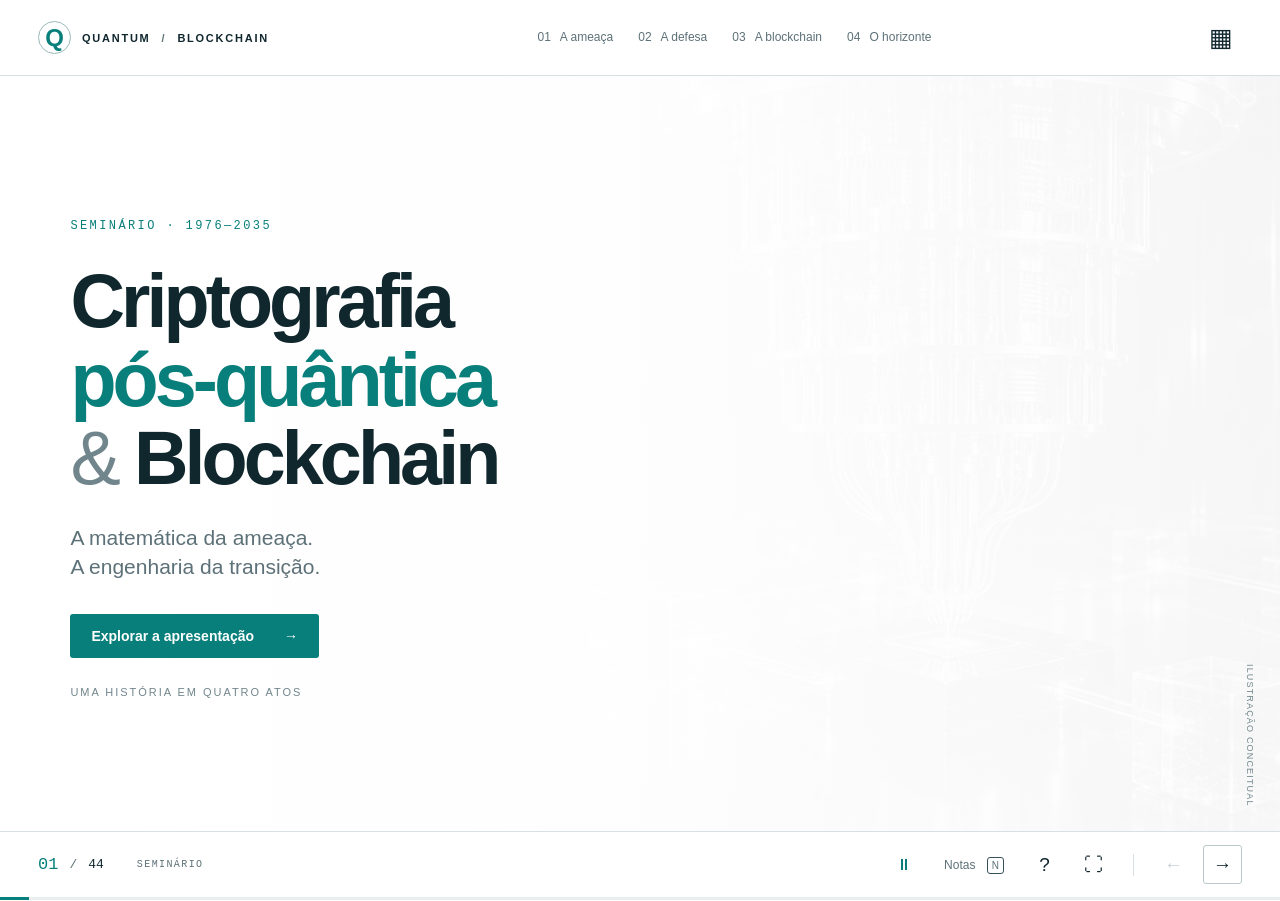
==== commit 9cae6579: "feat: refine blockchain slides and labs" ====
--- a/index.html
+++ b/index.html
@@ -16,7 +16,7 @@
     <button data-goto="3">01 <span>A ameaça</span></button>
     <button data-goto="17">02 <span>A defesa</span></button>
     <button data-goto="23">03 <span>A blockchain</span></button>
-    <button data-goto="38">04 <span>O horizonte</span></button>
+    <button data-goto="39">04 <span>O horizonte</span></button>
   </nav>
   <button id="overview-open" class="icon-button" title="Visão geral (G)" aria-label="Abrir visão geral">▦</button>
 </header>
@@ -43,7 +43,7 @@
       <button class="act-card" data-goto="3"><span class="act-no">I</span><span class="mono cyan">1976—2009</span><h3>A conta que<br>ninguém pagou</h3><p>Chave pública, Shor e a origem do Bitcoin.</p><span class="act-link">A ameaça <b>↗</b></span></button>
       <button class="act-card" data-goto="17"><span class="act-no">II</span><span class="mono cyan">1978—2025</span><h3>A defesa<br>se organiza</h3><p>Famílias pós-quânticas, NIST e novas assinaturas.</p><span class="act-link">A defesa <b>↗</b></span></button>
       <button class="act-card" data-goto="23"><span class="act-no">III</span><span class="mono amber">2025—2026</span><h3>A blockchain<br>acorda</h3><p>Do gasto duplo aos laboratórios de hash, PoW, PoS e contratos.</p><span class="act-link">A blockchain <b>↗</b></span></button>
-      <button class="act-card" data-goto="38"><span class="act-no">IV</span><span class="mono amber">2026—2035</span><h3>O horizonte</h3><p>Padronização, prazos e decisões sem uma data para o Q-Day.</p><span class="act-link">O horizonte <b>↗</b></span></button>
+      <button class="act-card" data-goto="39"><span class="act-no">IV</span><span class="mono amber">2026—2035</span><h3>O horizonte</h3><p>Padronização, prazos e decisões sem uma data para o Q-Day.</p><span class="act-link">O horizonte <b>↗</b></span></button>
     </div>
     <p class="footnote">Clique em um ato para navegar. Use as setas do teclado para avançar e voltar.</p>
     <aside class="notes">A linha narrativa é linear dentro de cada ato. O segundo ato retorna a 1978 para mostrar que algumas alternativas à criptografia clássica antecedem o ataque de Shor. Fonte principal: PDF fornecido, páginas 1 a 7.</aside>
@@ -195,33 +195,33 @@
     <aside class="notes"><b>Tempo: 2 min · Pessoa 2.</b> Evite afirmar que uma biblioteca específica possui falhas. O objetivo é separar segurança do esquema, implementação resistente a canais laterais e operação correta do sistema.</aside>
   </section>
 
-  <section class="slide blockchain-lab" id="problem-slide" data-title="Gasto duplo: o problema antes da solução" data-act="3">
-    <p class="eyebrow">ATO III · O PROBLEMA ANTES DA SOLUÇÃO</p><h2>Um arquivo se copia.<br><span class="cyan">Dinheiro não pode.</span></h2>
+  <section class="slide blockchain-lab" id="problem-slide" data-title="Gasto duplo e a ordem das operações" data-act="3">
+    <p class="eyebrow">ATO III · BLOCKCHAIN</p><h2>O problema do gasto duplo<br><span class="cyan">e quem define a ordem</span></h2>
     <div class="concept-grid three">
       <article><span class="mono cyan">O PROBLEMA</span><h3>Gasto duplo</h3><p>Um arquivo copiado continua idêntico ao original. Se dinheiro fosse só um arquivo, pagar duas pessoas com a mesma moeda seria copiar e colar.</p></article>
-      <article><span class="mono cyan">A RESPOSTA USUAL</span><h3>Alguém guarda a lista</h3><p>Um banco mantém o livro-razão, define a ordem das operações e recusa a segunda cobrança. Funciona porque as partes aceitam esse registro.</p></article>
-      <article><span class="mono amber">A PERGUNTA ABERTA</span><h3>E sem esse alguém?</h3><p>Entre desconhecidos, sem autoridade central, quem escreve a próxima página do livro e por que os outros aceitariam essa versão?</p></article>
+      <article><span class="mono cyan">A RESPOSTA USUAL</span><h3>O registro central</h3><p>Um banco mantém o livro-razão, define a ordem das operações e recusa a segunda cobrança. Funciona porque as partes aceitam esse registro.</p></article>
+      <article><span class="mono amber">A PERGUNTA ABERTA</span><h3>Sem autoridade central</h3><p>Entre desconhecidos, sem autoridade central, quem escreve a próxima página do livro e por que os outros aceitariam essa versão?</p></article>
     </div>
     <div class="takeaway"><strong>A blockchain é uma resposta a essa pergunta.</strong><span>Um registro que muitos copiam, mais uma regra para escolher quem escreve o próximo trecho. Os slides a seguir montam essa regra.</span></div>
     <p class="footnote">Não é a única resposta possível: sistemas centralizados seguem adequados para muitos casos. A blockchain também não resolve identidade, custódia de chaves ou obrigações legais por conta própria.</p>
     <aside class="notes"><b>Tempo: 2 min · Pessoa 3.</b> Abra pedindo um exemplo de arquivo copiado (uma foto enviada no WhatsApp) e pergunte o que aconteceria se dinheiro funcionasse assim. O ponto é que o problema não é esconder o valor, é impedir a segunda cópia e definir a ordem dos eventos. Banco, operadora de cartão e câmara de compensação resolvem isso com um registro autoritativo. A pergunta do terceiro cartão é a pergunta do artigo de 2008 e organiza todo o ato: as peças que vêm a seguir (hash, elo, custo de escrita) existem para responder a ela. Não prometa que a blockchain resolve fraude, custódia ou identidade.</aside>
   </section>
 
-  <section class="slide blockchain-lab" id="history-slide" data-title="1991—2022: as peças já existiam" data-act="3">
-    <p class="eyebrow">1991—2022 · DE ONDE VEIO CADA PEÇA</p><h2>Satoshi não inventou as peças.<br><span class="cyan">Inventou a combinação.</span></h2>
+  <section class="slide blockchain-lab" id="history-slide" data-title="1991—2022: a origem de cada peça" data-act="3">
+    <p class="eyebrow">1991—2022 · DE ONDE VEIO CADA PEÇA</p><h2>As peças da blockchain<br><span class="cyan">e quando cada uma surgiu</span></h2>
     <div class="milestones">
-      <article><span class="year">1991</span><h3>Carimbo encadeado</h3><p>Haber e Stornetta ligam documentos por hash. Alterar um registro antigo passa a quebrar a corrente inteira.</p></article>
-      <article><span class="year">1997</span><h3>Custo como filtro</h3><p>O Hashcash, de Adam Back, exige trabalho computacional para enviar uma mensagem. Enviar em massa fica caro.</p></article>
-      <article><span class="year cyan">2008—2009</span><h3>A combinação</h3><p>O artigo de Satoshi Nakamoto reúne cadeia de hashes, prova de trabalho e uma regra de escolha entre cadeias. O bloco gênese roda em janeiro de 2009.</p></article>
-      <article><span class="year">2015</span><h3>O registro executa</h3><p>O Ethereum entra no ar com contratos: o livro-razão passa a guardar código com estado, não apenas transferências.</p></article>
-      <article><span class="year">2020—2022</span><h3>Sem prova de trabalho</h3><p>A Solana entra em mainnet beta com stake e Proof of History. Em 2022, o Ethereum troca PoW por PoS no Merge.</p></article>
+      <article><span class="year">1991</span><h3>Hashes encadeados</h3><p>Haber e Stornetta ligam documentos por hash. Alterar um registro antigo passa a quebrar a corrente inteira.</p></article>
+      <article><span class="year">1997</span><h3>Prova de trabalho</h3><p>O Hashcash, de Adam Back, exige trabalho computacional para enviar uma mensagem. Enviar em massa fica caro.</p></article>
+      <article><span class="year cyan">2008—2009</span><h3>Bitcoin</h3><p>O artigo de Satoshi Nakamoto reúne cadeia de hashes, prova de trabalho e uma regra de escolha entre cadeias. O bloco gênese roda em janeiro de 2009.</p></article>
+      <article><span class="year">2015</span><h3>Contratos programáveis</h3><p>O Ethereum entra no ar com contratos: o livro-razão passa a guardar código com estado, não apenas transferências.</p></article>
+      <article><span class="year">2020—2022</span><h3>Consenso por stake</h3><p>A Solana entra em mainnet beta com stake e Proof of History. Em 2022, o Ethereum troca PoW por PoS no Merge.</p></article>
     </div>
     <p class="footnote">Datas de publicação e de lançamento das redes, não de adoção. O recorte é didático: outros trabalhos, como b-money e bit gold, também antecedem o Bitcoin. <a href="https://link.springer.com/article/10.1007/BF00196791" target="_blank" rel="noopener">Haber &amp; Stornetta, 1991</a> · <a href="https://bitcoin.org/bitcoin.pdf" target="_blank" rel="noopener">Bitcoin, 2008</a> · <a href="https://ethereum.org/history/" target="_blank" rel="noopener">Ethereum: histórico</a>.</p>
     <aside class="notes"><b>Tempo: 2 min · Pessoa 3.</b> O recado é que nenhuma peça isolada era nova em 2008. Haber e Stornetta queriam provar que um documento existia em certa data, e o encadeamento por hash é exatamente o que o laboratório do próximo slide reconstrói. O Hashcash usava prova de trabalho contra spam, sem moeda e sem cadeia. A contribuição de 2008 foi combinar as duas ideias com uma regra pública de escolha entre cadeias concorrentes e um incentivo para quem gasta o trabalho. As duas últimas colunas preparam as variações do fim do ato: contratos no Ethereum e consenso sem PoW. Evite atribuir o Merge a motivos exclusivamente ambientais sem contexto.</aside>
   </section>
 
-  <section class="slide blockchain-lab" id="hash-slide" data-title="Peça 1: SHA-256, a impressão digital" data-act="3">
-    <p class="eyebrow">PEÇA 1 · A IMPRESSÃO DIGITAL</p><h2>Mude um dado.<br><span class="cyan">Observe o hash.</span></h2>
+  <section class="slide blockchain-lab" id="hash-slide" data-title="Peça 1: SHA-256 e o efeito avalanche" data-act="3">
+    <p class="eyebrow">PEÇA 1 · HASH CRIPTOGRÁFICO</p><h2>Qualquer alteração na entrada<br><span class="cyan">muda o hash inteiro</span></h2>
     <div class="hash-lab-grid"><div class="hash-panel"><label for="hash-reference"><span class="mono">ENTRADA A · REFERÊNCIA</span><small id="hash-bytes-a"></small></label><textarea id="hash-reference" maxlength="1000" spellcheck="false">Alice envia 10 para Bob</textarea><div class="hash-output-label">SHA-256 · 64 dígitos hexadecimais</div><div id="hash-output-a" class="hash-digest" aria-label="Hash da entrada A"></div></div><div class="hash-panel"><label for="hash-input"><span class="mono cyan">ENTRADA B · EDITE AQUI</span><small id="hash-bytes-b"></small></label><textarea id="hash-input" maxlength="1000" spellcheck="false">Alice envia 11 para Bob</textarea><div class="hash-output-label">Âmbar = dígito diferente da referência</div><div id="hash-output-b" class="hash-digest" aria-label="Hash da entrada B"></div></div></div>
     <div class="hash-bottom"><div class="hash-stats"><strong id="hash-bit-count" class="cyan">…</strong><span>de 256 bits diferentes</span><strong id="hash-percent" class="amber">…</strong></div><div class="button-row"><button id="hash-match" class="secondary">Igualar as entradas</button><button id="hash-space" class="secondary">Adicionar um espaço em B</button><button id="hash-reset" class="text-button">Restaurar exemplo</button></div></div>
     <p id="hash-status" class="footnote" role="status">Calculando hashes localmente…</p>
@@ -242,44 +242,56 @@
     <aside class="notes"><b>Tempo: 2 min · Pessoa 3.</b> Segunda peça, e é literalmente a ideia de 1991 do slide anterior. O modo padrão reconstrói o encadeamento local: editar o primeiro bloco recalcula os três hashes, editar o segundo recalcula o segundo e o terceiro. Nenhum bloco anterior muda. No modo congelado, cada elo conserva a referência da cadeia original, e a alteração quebra a correspondência seguinte — é esse o modo que mostra a detecção de adulteração. O botão de entrada completa mostra exatamente os bytes UTF-8 usados no SHA-256, incluindo o hash anterior inteiro. Índice e dados fazem parte do conteúdo deste modelo; rótulos, cores e o próprio hash de saída não fazem. O modelo não implementa o cabeçalho Bitcoin de 80 bytes, a árvore de Merkle ou PoW. Uma cadeia coerente localmente pode conter gastos inválidos e não significa histórico aceito. Encerre com a pergunta do próximo slide: detectar a alteração não diz quem tem o direito de escrever o próximo bloco. <a href="https://developer.bitcoin.org/reference/block_chain.html" target="_blank" rel="noopener">Bitcoin: cabeçalho e Merkle</a>.</aside>
   </section>
 
-  <section class="slide blockchain-lab" id="pow-slide" data-title="Peça 3: quem escreve o próximo bloco" data-act="3">
-    <p class="eyebrow">PEÇA 3 · PROVA DE TRABALHO</p><h2>Quem escreve <span class="cyan">o próximo bloco?</span></h2>
-    <div class="split"><div><p class="intro">O elo detecta adulteração, mas não escolhe o autor. O PoW faz da escolha uma loteria cara: escreve quem paga.</p>
-      <div class="line-item"><h3>Achar custa, conferir é imediato</h3><p>Encontrar um nonce válido leva milhares de tentativas. Verificar o resultado custa um único hash.</p></div>
+  <section class="slide blockchain-lab" id="pow-slide" data-title="Peça 3: proof of work e o custo de escrever" data-act="3">
+    <p class="eyebrow">PEÇA 3 · PROVA DE TRABALHO</p><h2>Proof of work: <span class="cyan">o custo de escrever</span></h2>
+    <div class="split"><div><p class="intro">O elo detecta adulteração, mas não define quem escreve o próximo bloco. O PoW exige trabalho para isso.</p>
+      <div class="line-item"><h3>Assimetria entre achar e verificar</h3><p>Encontrar um nonce válido leva milhares de tentativas. Verificar o resultado custa um único hash.</p></div>
       <div class="pow-expectation"><span class="mono">ESFORÇO MÉDIO IDEALIZADO</span><strong id="pow-expected">256</strong><p>tentativas para 2 zeros hexadecimais</p></div>
       <p class="small muted">Cada zero adicional multiplica a média por 16. Para comparação, a rede Bitcoin calcula algo na ordem de 10²¹ hashes por segundo.</p></div>
     <div class="demo-box pow-box"><label for="pow-data" class="range-label">Dados do bloco didático</label><input id="pow-data" maxlength="80" value="Bloco de demonstração">
-      <div class="pow-controls"><div><label for="pow-nonce">Seu nonce · inteiro personalizado</label><input id="pow-nonce" type="number" min="0" max="4294967295" step="1" value="0"></div><div><label for="pow-difficulty">Prefixo exigido</label><select id="pow-difficulty"><option value="1">0 · 1 zero</option><option value="2" selected>00 · 2 zeros</option><option value="3">000 · 3 zeros</option><option value="4">0000 · 4 zeros</option></select></div></div>
+      <div class="pow-controls"><div><label for="pow-nonce">Seu nonce · inteiro sem limite de faixa</label><input id="pow-nonce" type="text" inputmode="numeric" pattern="[0-9]*" value="0" autocomplete="off" spellcheck="false"></div><div><label for="pow-difficulty">Quantidade livre de zeros · 0 a 64</label><input id="pow-difficulty" type="number" min="0" max="64" step="1" value="2"></div></div>
       <div class="pow-manual"><button id="pow-test" class="secondary">Testar meu nonce</button><button id="pow-increment" class="secondary">+1 e testar</button><button id="pow-clear" class="text-button">Zerar contagem</button></div>
       <div id="pow-hash" class="hash-digest" aria-label="Hash da tentativa"></div>
       <div class="pow-auto"><button id="pow-mine" class="primary">Buscar e cronometrar</button><button id="pow-stop" class="secondary" disabled>Parar</button></div>
       <div class="pow-metrics"><span>Tentativas: <b id="pow-attempts">0</b></span><span>Tempo: <b id="pow-elapsed">0,0 s</b></span><span>Taxa: <b id="pow-rate">—</b></span></div>
-      <div id="pow-status" class="result" role="status">Escolha um nonce e teste, ou cronometre a busca automática.</div>
+      <div id="pow-status" class="result" role="status">Pronto.</div>
     </div></div>
-    <p class="footnote">PoW didático: SHA-256 simples de [dados, nonce]. O Bitcoin usa SHA-256 duplo do cabeçalho e um alvo numérico, não um prefixo de zeros em hexadecimal. A busca para em 500.000 tentativas ou 20 s. O tempo é medido no navegador e inclui o custo da Web Crypto: serve para comparar dificuldades, não como benchmark de mineração.</p>
-    <aside class="notes"><b>Tempo: 3 min · Pessoa 3.</b> Terceira peça, e a resposta à pergunta do primeiro slide do ato. Peça um nonce à plateia e teste manualmente antes de cronometrar; o botão +1 mostra que nonces vizinhos geram hashes sem relação, então não há como se aproximar da solução. Depois rode a busca em 2, 3 e 4 zeros e leia o cronômetro: cada zero multiplica a média por 16 (16^d tentativas), o que aparece no tempo medido. A taxa exibida é a deste navegador, algo entre alguns milhares e algumas dezenas de milhares de hashes por segundo, contra a ordem de 10^21 da rede Bitcoin inteira. O nonce aceita um inteiro de 0 a 4.294.967.295, faixa de 32 bits do campo nonce no cabeçalho Bitcoin. Editar dados ou dificuldade reinicia a contagem; repetir o mesmo nonce sobre os mesmos dados repete o mesmo hash. A média 16^d decorre de exigir d zeros em uma saída hexadecimal uniforme e não é um prazo garantido. Não há mineração de moedas nem conexão à rede. <a href="https://developer.bitcoin.org/reference/block_chain.html" target="_blank" rel="noopener">Bitcoin: nonce, alvo e cabeçalho</a>.</aside>
-  </section>
-
-  <section class="slide blockchain-lab" id="flow-slide" data-title="As três peças montadas: o ciclo de uma transação" data-act="3">
-    <p class="eyebrow">AS TRÊS PEÇAS MONTADAS</p><h2>O ciclo de uma transação,<br><span class="cyan">do clique ao histórico</span></h2>
-    <p class="intro">Impressão digital, elo e custo de escrita se combinam em um caminho único, percorrido por toda transação.</p>
+    <p class="footnote">PoW didático: SHA-256 simples de [dados, nonce]. O Bitcoin usa SHA-256 duplo do cabeçalho e um alvo numérico, não um prefixo de zeros em hexadecimal. A busca continua até encontrar um nonce, clicar em Parar ou sair do slide. O tempo é medido no navegador e inclui o custo da Web Crypto: serve para comparar dificuldades, não como benchmark de mineração.</p>
+    <aside class="notes"><b>Tempo: 3 min · Pessoa 3.</b> Terceira peça, e a resposta à pergunta do primeiro slide do ato. Peça um nonce à plateia e teste manualmente antes de cronometrar; o botão +1 mostra que nonces vizinhos geram hashes sem relação, então não há como se aproximar da solução. Depois rode a busca em 2, 3 e 4 zeros e leia o cronômetro: cada zero multiplica a média por 16 (16^d tentativas), o que aparece no tempo medido. A taxa exibida é a deste navegador, algo entre alguns milhares e algumas dezenas de milhares de hashes por segundo, contra a ordem de 10^21 da rede Bitcoin inteira. Este laboratório aceita qualquer inteiro não negativo para permitir experimentação livre. O cabeçalho real do Bitcoin mantém um campo nonce de 32 bits; quando essa faixa acaba, mineradores alteram outros dados, como a transação coinbase, e atualizam a raiz de Merkle. Editar dados ou dificuldade reinicia a contagem; repetir o mesmo nonce sobre os mesmos dados repete o mesmo hash. A média 16^d decorre de exigir d zeros em uma saída hexadecimal uniforme e não é um prazo garantido. Não há mineração de moedas nem conexão à rede. <a href="https://developer.bitcoin.org/reference/block_chain.html" target="_blank" rel="noopener">Bitcoin: nonce, alvo e cabeçalho</a>.</aside>
+  </section>
+
+  <section class="slide blockchain-lab btc-schema-slide" id="btc-schema-slide" data-title="O esqueleto de um bloco Bitcoin" data-act="3">
+    <p class="eyebrow">ANATOMIA DO BITCOIN · CABEÇALHO DE 80 BYTES</p><h2>O esqueleto de um <span class="amber">bloco Bitcoin</span></h2>
+    <p class="intro">Cada bloco aponta para o hash do cabeçalho anterior. A raiz de Merkle resume as transações; o hash do próprio cabeçalho identifica o bloco.</p>
+    <div class="btc-block-chain" aria-label="Três blocos Bitcoin encadeados, com os campos do cabeçalho e o corpo de transações">
+      <article class="btc-schema-block"><header><b>BLOCO 840.000</b><span>cabeçalho · 80 B</span></header><dl><div><dt>Versão</dt><dd>4 B · 0x20000000</dd></div><div class="wide"><dt>Hash anterior</dt><dd>000000…6f92</dd></div><div class="wide merkle"><dt>Raiz de Merkle</dt><dd>c9f1…2a7e</dd></div><div><dt>Tempo</dt><dd>4 B</dd></div><div><dt>nBits</dt><dd>4 B</dd></div><div class="nonce"><dt>Nonce</dt><dd>4 B</dd></div></dl><div class="btc-block-hash"><span>HASH DO CABEÇALHO</span><code>000000…a11c</code></div><footer><span>txn_count</span><b>transação coinbase + transações</b></footer></article>
+      <article class="btc-schema-block"><header><b>BLOCO 840.001</b><span>cabeçalho · 80 B</span></header><dl><div><dt>Versão</dt><dd>4 B · 0x20000000</dd></div><div class="wide linked"><dt>Hash anterior</dt><dd>000000…a11c</dd></div><div class="wide merkle"><dt>Raiz de Merkle</dt><dd>84bd…09e3</dd></div><div><dt>Tempo</dt><dd>4 B</dd></div><div><dt>nBits</dt><dd>4 B</dd></div><div class="nonce"><dt>Nonce</dt><dd>4 B</dd></div></dl><div class="btc-block-hash"><span>HASH DO CABEÇALHO</span><code>000000…be70</code></div><footer><span>txn_count</span><b>transação coinbase + transações</b></footer></article>
+      <article class="btc-schema-block"><header><b>BLOCO 840.002</b><span>cabeçalho · 80 B</span></header><dl><div><dt>Versão</dt><dd>4 B · 0x20000000</dd></div><div class="wide linked"><dt>Hash anterior</dt><dd>000000…be70</dd></div><div class="wide merkle"><dt>Raiz de Merkle</dt><dd>31a7…f840</dd></div><div><dt>Tempo</dt><dd>4 B</dd></div><div><dt>nBits</dt><dd>4 B</dd></div><div class="nonce"><dt>Nonce</dt><dd>4 B</dd></div></dl><div class="btc-block-hash"><span>HASH DO CABEÇALHO</span><code>000000…d529</code></div><footer><span>txn_count</span><b>transação coinbase + transações</b></footer></article>
+    </div>
+    <p class="footnote">Valores hexadecimais ilustrativos e abreviados. O Bitcoin calcula SHA-256 duplo sobre o cabeçalho serializado. O hash precisa ser menor ou igual ao alvo codificado em nBits. <a href="https://developer.bitcoin.org/reference/block_chain.html" target="_blank" rel="noopener">Bitcoin Developer Reference: block headers</a>.</p>
+    <aside class="notes"><b>Tempo: 2 min · Pessoa 3.</b> Leia um bloco de cima para baixo. O cabeçalho tem seis campos: versão, hash do cabeçalho anterior, raiz de Merkle, tempo, nBits e nonce. Versão, tempo, nBits e nonce ocupam 4 bytes cada; os dois hashes ocupam 32 bytes cada, somando 80 bytes. O hash do bloco é calculado a partir desse cabeçalho e não é um sétimo campo armazenado dentro dele. Abaixo ficam a contagem e a sequência de transações; a primeira é a coinbase. A raiz de Merkle compromete essas transações sem colocá-las diretamente no trabalho repetitivo de hashing. Os valores exibidos foram inventados e abreviados apenas para mostrar como o hash de um bloco reaparece como hash anterior no bloco seguinte. O nonce real continua limitado a 32 bits, enquanto o laboratório anterior aceita inteiros maiores por decisão didática. <a href="https://developer.bitcoin.org/reference/block_chain.html" target="_blank" rel="noopener">Referência do formato serializado</a>.</aside>
+  </section>
+
+  <section class="slide blockchain-lab" id="flow-slide" data-title="O ciclo completo de uma transação" data-act="3">
+    <p class="eyebrow">AS TRÊS PEÇAS EM CONJUNTO</p><h2>O ciclo de uma transação,<br><span class="cyan">da assinatura à confirmação</span></h2>
+    <p class="intro">Hash, elo e custo de escrita aparecem juntos no caminho que toda transação percorre.</p>
     <div class="flow-stages">
       <article><span>01 · CARTEIRA</span><b>Assinar</b><small>A chave privada autoriza o gasto. Ela não precisa sair do dispositivo para a rede.</small></article>
       <article><span>02 · REDE</span><b>Propagar</b><small>Os nós recebem e reencaminham a mensagem. Não há fila central nem ordem garantida.</small></article>
       <article><span>03 · REGRAS</span><b>Validar</b><small>Assinatura, fundos e condições de execução são conferidos por quem recebe.</small></article>
-      <article><span>04 · PRODUTOR</span><b>Incluir</b><small>Quem vence a loteria — por trabalho ou por stake — monta o bloco e o transmite.</small></article>
+      <article><span>04 · PRODUTOR</span><b>Incluir</b><small>Quem o protocolo seleciona, por trabalho ou por stake, monta o bloco e o transmite.</small></article>
       <article><span>05 · HISTÓRICO</span><b>Confirmar</b><small>Cada bloco seguinte encarece a reescrita. A confiança na inclusão cresce com o tempo.</small></article>
     </div>
-    <div class="takeaway"><strong>Assinar não é o mesmo que confirmar.</strong><span>A assinatura prova autorização. O consenso decide se e quando aquela transação entra no histórico compartilhado, e cada rede define confirmação e finalidade com regras próprias.</span></div>
+    <div class="takeaway"><strong>Assinatura e confirmação são etapas distintas.</strong><span>A assinatura prova autorização. O consenso decide se e quando aquela transação entra no histórico compartilhado, e cada rede define confirmação e finalidade com regras próprias.</span></div>
     <p class="footnote">Fluxo genérico e simplificado. Propagação e verificações podem ocorrer em paralelo. Confirmação e finalidade não são sinônimos universais. <a href="https://developer.bitcoin.org/devguide/block_chain.html" target="_blank" rel="noopener">Bitcoin: blocos</a> · <a href="https://solana.com/docs/core/transactions" target="_blank" rel="noopener">Solana: transações</a>.</p>
     <aside class="notes"><b>Tempo: 1 min · Pessoa 3.</b> Slide de síntese: as três peças dos laboratórios anteriores aparecem aqui como um caminho. Percorra da esquerda para a direita e aponte onde cada peça entra — a impressão digital na etapa 3, o elo na 5, o custo de escrita na 4. O ponto do destaque final é a diferença entre autorizar e confirmar: uma transação assinada e propagada ainda pode não entrar no próximo bloco. A animação ao fundo representa blocos recebendo transações e transmitindo referências, sem consultar uma rede real. Blocos podem incluir chamadas a programas, não apenas transferências.</aside>
   </section>
 
-  <section class="slide blockchain-lab" id="pos-slide" data-title="Variação 1: proof of stake, uma loteria ponderada" data-act="3">
-    <p class="eyebrow">VARIAÇÃO 1 · PROOF OF STAKE</p><h2>A mesma loteria.<br><span class="cyan">Outro bilhete.</span></h2>
-    <div class="split"><div><p class="intro">No PoW o bilhete é energia gasta. No PoS é capital bloqueado: quanto maior o stake, mais vezes o protocolo sorteia aquele validador como proponente.</p>
-      <div class="line-item"><h3>Mais turnos, não mais poder</h3><p>Ser sorteado dá o direito de propor um bloco. Os outros validadores continuam conferindo as regras, e stake nenhum torna válida uma transação inválida.</p></div>
-      <div class="line-item"><h3>O custo vem do risco</h3><p>O capital fica vinculado ao protocolo. Infrações específicas, como assinar dois blocos conflitantes, podem custar parte do depósito.</p></div>
+  <section class="slide blockchain-lab" id="pos-slide" data-title="Proof of stake: seleção proporcional ao stake" data-act="3">
+    <p class="eyebrow">VARIAÇÃO 1 · PROOF OF STAKE</p><h2>Proof of stake: seleção<br><span class="cyan">proporcional ao capital</span></h2>
+    <div class="split"><div><p class="intro">No PoW o custo é energia; no PoS é capital bloqueado. Quanto maior o stake, mais vezes o protocolo seleciona aquele validador como proponente.</p>
+      <div class="line-item"><h3>O turno dá o direito de propor</h3><p>Ser sorteado dá o direito de propor um bloco. Os outros validadores continuam conferindo as regras, e stake nenhum torna válida uma transação inválida.</p></div>
+      <div class="line-item"><h3>O capital fica em risco</h3><p>O capital fica vinculado ao protocolo. Infrações específicas, como assinar dois blocos conflitantes, podem custar parte do depósito.</p></div>
       <p class="small muted">PoW: custo em computação e energia. PoS: capital em risco e validação. Em ambos, as regras do protocolo continuam sendo verificadas por todos os participantes.</p></div>
     <div class="demo-box"><div class="demo-label">SORTEIO PONDERADO POR STAKE <span>MODELO DIDÁTICO</span></div>
       <div class="stake-legend" aria-hidden="true"><span>VALIDADOR</span><span>STAKE</span><span>PESO</span><span>TURNOS</span></div>
@@ -290,14 +302,14 @@
         <div class="stake-row"><label class="stake-name" for="stake-3">Davi</label><input id="stake-3" class="stake-input" type="range" min="0" max="100" step="5" value="10" aria-label="Stake de Davi"><span class="stake-share">—</span><span class="stake-turns">0</span></div>
       </div>
       <div class="button-row"><button id="stake-draw" class="primary">Sortear um proponente</button><button id="stake-run" class="secondary">Rodar 200 sorteios</button><button id="stake-reset" class="text-button">Zerar</button></div>
-      <div id="stake-result" class="result" role="status">Ajuste os stakes e sorteie. Nenhum turno é garantido.</div>
+      <div id="stake-result" class="result" role="status">Pronto para sortear.</div>
     </div></div>
     <p class="footnote">Sorteio proporcional ao stake com o gerador do navegador, para ilustrar a proporção. Não reproduz a seleção do Ethereum, que usa sorteio verificável, comitês, slots e épocas. Sem recompensas, penalidades ou slashing simulados.</p>
     <aside class="notes"><b>Tempo: 2 min · Pessoa 3.</b> Deixe a plateia escolher os stakes e sorteie uma rodada: com 50%, Ana pode perder. Rode 200 sorteios e mostre que a proporção de turnos se aproxima da proporção de stake sem nunca ser exata. Leve dois pontos: proporção não é garantia em uma rodada, e o turno dá o direito de propor, não de aprovar. No Ethereum, validadores depositam 32 ETH por validador e executam clientes de execução e consenso; um proponente é selecionado para cada slot e os demais atestam. A finalidade de checkpoints envolve supermaiorias de stake e regras entre épocas, não uma contagem simples de votos. Slashing se aplica a infrações específicas, como propostas ou votos conflitantes, não a qualquer erro ou desconexão. Ter muito stake não torna uma transação inválida válida. PoS usa assinaturas e não é, por si só, uma defesa pós-quântica — isso volta no fim do ato. <a href="https://ethereum.org/developers/docs/consensus-mechanisms/pos/" target="_blank" rel="noopener">Ethereum: proof of stake</a>, <a href="https://ethereum.org/developers/docs/consensus-mechanisms/pos/attestations/" target="_blank" rel="noopener">atestação e finalidade</a>.</aside>
   </section>
 
-  <section class="slide blockchain-lab" id="networks-slide" data-title="Variação 2: BTC, ETH e SOL, três desenhos" data-act="3">
-    <p class="eyebrow">VARIAÇÃO 2 · BITCOIN, ETHEREUM E SOLANA</p><h2>Três redes.<br><span class="cyan">Desenhos diferentes.</span></h2>
+  <section class="slide blockchain-lab" id="networks-slide" data-title="BTC, ETH e SOL: três desenhos de rede" data-act="3">
+    <p class="eyebrow">VARIAÇÃO 2 · COMPARAÇÃO ENTRE REDES</p><h2>Bitcoin, Ethereum e Solana:<br><span class="cyan">três desenhos de rede</span></h2>
     <div class="network-grid">
       <article class="network-card btc"><span class="network-ticker">BTC</span><h3>Bitcoin</h3><dl><dt>Consenso</dt><dd>Proof of work<small>SHA-256 duplo, ajuste de dificuldade</small></dd><dt>Ordem do histórico</dt><dd>A cadeia com mais trabalho acumulado</dd><dt>Modelo</dt><dd>Saídas não gastas · UTXO</dd><dt>Programação</dt><dd>Condições de gasto em Script</dd></dl></article>
       <article class="network-card eth"><span class="network-ticker">ETH</span><h3>Ethereum</h3><dl><dt>Consenso</dt><dd>Proof of stake<small>Proponente por slot, atestação por comitês</small></dd><dt>Ordem do histórico</dt><dd>Slots e épocas, com checkpoints</dd><dt>Modelo</dt><dd>Contas e estado global</dd><dt>Programação</dt><dd>Contratos executados na EVM</dd></dl></article>
@@ -308,16 +320,16 @@
     <aside class="notes"><b>Tempo: 1 min · Pessoa 3.</b> BTC, ETH e SOL são os ativos nativos de Bitcoin, Ethereum e Solana. Leia a tabela por linha, não por coluna: o que muda entre as redes é como se escolhe o escritor, como se estabelece a ordem e como se programa. A linha de ordenação existe para separar duas coisas que costumam ser confundidas: ordenar eventos e concordar sobre eles. Na Solana o PoH é uma sequência de hashes dependentes, com eventos inseridos, usada como referência de ordem e de passagem de tempo computacional; não é um timestamp UTC, não valida transações e não substitui o consenso. Um verificador pode conferir trechos dessa sequência em paralelo, o que ajuda no desempenho. Bitcoin também oferece condições de gasto programáveis, como multisig e bloqueios de tempo. Não existe rede superior para todas as aplicações e não há números de TPS aqui, porque dependem de carga e de método de medição. <a href="https://solana.com/uk/news/proof-of-history--a-clock-for-blockchain" target="_blank" rel="noopener">Solana: Proof of History</a>.</aside>
   </section>
 
-  <section class="slide blockchain-lab" id="contract-slide" data-title="Variação 3: contratos, regras que executam" data-act="3">
-    <p class="eyebrow">VARIAÇÃO 3 · 2015, O REGISTRO EXECUTA CÓDIGO</p><h2>Regras em código.<br><span class="cyan">Efeitos no estado.</span></h2>
+  <section class="slide blockchain-lab" id="contract-slide" data-title="Contratos inteligentes: regras que executam" data-act="3">
+    <p class="eyebrow">VARIAÇÃO 3 · CONTRATOS INTELIGENTES</p><h2>Contratos: regras em código<br><span class="cyan">que alteram o estado</span></h2>
     <div class="split"><div><p class="intro">Um contrato executa condições quando uma transação chama suas funções.</p><pre class="contract-code"><span>// Pseudocódigo: pagamento em custódia</span>
 liberar(caller):
   exigir caller == comprador
   exigir depósito == 10
   exigir entregaConfirmada
   exigir não liberado
-  transferir 10 ao vendedor</pre><p class="small-callout">O código não observa uma entrega física sozinho. Aqui, o comprador confirma a entrega. Oráculos também podem fornecer dados externos.</p></div><div class="demo-box"><div class="demo-label">CUSTÓDIA DIDÁTICA <span>SEM DINHEIRO REAL</span></div><div class="escrow-balances"><div><small>Em custódia</small><strong id="escrow-balance">0</strong></div><div><small>Pago ao vendedor</small><strong id="seller-balance">0</strong></div></div><div class="button-row"><button id="contract-deposit" class="secondary">Depositar 10 unidades</button><button id="contract-confirm" class="secondary" disabled>Comprador: confirmar entrega</button></div><label class="range-label" for="contract-caller">Quem tenta liberar?</label><select id="contract-caller"><option value="buyer">Comprador autorizado</option><option value="outsider">Terceiro não autorizado</option></select><div class="button-row contract-actions"><button id="contract-release" class="primary">Executar liberar()</button><button id="contract-reset" class="text-button">Reiniciar</button></div><div id="contract-result" class="result" role="status">Depósito: 0. Entrega: não confirmada.</div></div></div>
-    <aside class="notes"><b>Tempo: 2 min · Pessoa 3.</b> É a peça que entrou em 2015: o mesmo registro passa a guardar código com estado. Simulação em JavaScript, não contrato implantado. Teste falta de depósito, terceiro não autorizado e segunda liberação: nenhuma deve movimentar saldo. Contratos podem ter erros, autoridades de atualização e dependências externas. Execução determinística não garante correção nem verdade dos dados de entrada. Note que toda a proteção do contrato depende de saber quem chamou a função, e isso é uma assinatura — a ponte para o slide seguinte. <a href="https://ethereum.org/developers/docs/smart-contracts/" target="_blank" rel="noopener">Ethereum: contratos</a> · <a href="https://solana.com/docs/core/programs" target="_blank" rel="noopener">Solana: programs</a>.</aside>
+  transferir 10 ao vendedor</pre><p class="small-callout">O código não observa uma entrega física sozinho. Aqui, o comprador confirma a entrega. Oráculos também podem fornecer dados externos.</p></div><div class="demo-box contract-static"><div class="demo-label">EXECUÇÃO DA CUSTÓDIA <span>EXEMPLO ESTÁTICO</span></div><div class="contract-step"><span>01</span><div><b>Depósito registrado</b><small>10 unidades ficam sob controle do contrato.</small></div><code>saldo = 10</code></div><div class="contract-step"><span>02</span><div><b>Entrega confirmada</b><small>O comprador autorizado registra a confirmação.</small></div><code>entrega = sim</code></div><div class="contract-step"><span>03</span><div><b>Condições verificadas</b><small>Chamador, depósito, entrega e liberação anterior passam pelas regras.</small></div><code>4 verificações</code></div><div class="contract-step success"><span>04</span><div><b>Pagamento liberado</b><small>As 10 unidades seguem para o vendedor uma única vez.</small></div><code>pago = 10</code></div><div class="contract-guards"><span>Terceiro tenta liberar <b>REJEITADO</b></span><span>Segunda retirada <b>REJEITADA</b></span></div></div></div>
+    <aside class="notes"><b>Tempo: 2 min · Pessoa 3.</b> É a peça que entrou em 2015: o mesmo registro passa a guardar código com estado. O exemplo é estático e não representa um contrato implantado. Percorra as quatro etapas e destaque os dois casos rejeitados: terceiro não autorizado e segunda liberação não movimentam o saldo. Contratos podem ter erros, autoridades de atualização e dependências externas. Execução determinística não garante correção nem verdade dos dados de entrada. Note que toda a proteção do contrato depende de saber quem chamou a função, e isso é uma assinatura — a ponte para o slide seguinte. <a href="https://ethereum.org/developers/docs/smart-contracts/" target="_blank" rel="noopener">Ethereum: contratos</a> · <a href="https://solana.com/docs/core/programs" target="_blank" rel="noopener">Solana: programs</a>.</aside>
   </section>
 
   <section class="slide blockchain-lab" id="network-risk-slide" data-title="BTC, ETH e SOL diante de Shor" data-act="3">
@@ -394,7 +406,7 @@
   </section>
 
   <section class="slide closing" data-title="Segurança, escala e consenso" data-act="4">
-    <img class="background" src="assets/quantum.png" alt=""><div class="closing-shade"></div><div class="closing-content"><p class="eyebrow">ENCERRAMENTO</p><h2>A matemática já<br>mudou a pergunta.<br><span class="cyan">A migração ainda<br>depende de nós.</span></h2><p class="intro">O desafio das blockchains combina segurança,<br>custo de operação e consenso sobre as regras.</p><div class="closing-question">Como proteger os fundos sem tornar<br>a rede inacessível a quem a mantém?</div><button class="secondary" data-goto="43">Fontes e leituras ↗</button></div>
+    <img class="background" src="assets/quantum.png" alt=""><div class="closing-shade"></div><div class="closing-content"><p class="eyebrow">ENCERRAMENTO</p><h2>A matemática já<br>mudou a pergunta.<br><span class="cyan">A migração ainda<br>depende de nós.</span></h2><p class="intro">O desafio das blockchains combina segurança,<br>custo de operação e consenso sobre as regras.</p><div class="closing-question">Como proteger os fundos sem tornar<br>a rede inacessível a quem a mantém?</div><button class="secondary" data-goto="44">Fontes e leituras ↗</button></div>
     <aside class="notes">Retome a pergunta central e abra a discussão. A conclusão não depende de prever o Q-Day. A segurança precisa de alternativas criptográficas, mas sua adoção envolve escala e legitimidade social. Fonte: fechamento do PDF, p. 7.</aside>
   </section>
 
@@ -408,7 +420,7 @@
 </main>
 
 <footer class="toolbar">
-  <div class="slide-meta"><span id="slide-current">01</span><span class="muted">/</span><span id="slide-total">43</span><span id="slide-chapter" class="muted">SEMINÁRIO</span></div>
+  <div class="slide-meta"><span id="slide-current">01</span><span class="muted">/</span><span id="slide-total">44</span><span id="slide-chapter" class="muted">SEMINÁRIO</span></div>
   <div class="tools"><button id="motion-toggle" title="Pausar ou retomar animações (M)" aria-label="Pausar animações de blockchain" aria-pressed="false">⏸</button><button id="notes-toggle" title="Notas do apresentador (N)" aria-label="Mostrar notas do apresentador" aria-expanded="false">Notas <kbd>N</kbd></button><button id="help-open" title="Ajuda e atalhos (?)" aria-label="Abrir ajuda">?</button><button id="fullscreen" title="Tela cheia (F)" aria-label="Alternar tela cheia">⛶</button><span class="separator"></span><button id="prev" aria-label="Slide anterior">←</button><button id="next" aria-label="Próximo slide">→</button></div>
 </footer>
 <div class="progress-track"><div id="deck-progress"></div></div>
--- a/style.css
+++ b/style.css
@@ -26,3 +26,5 @@
 @media screen{.light-slide .intro{color:#62777d}}
 @media(prefers-reduced-motion:reduce){*,*::before,*::after{animation:none!important;transition:none!important;scroll-behavior:auto!important}}
 @media print{@page{size:landscape;margin:0}body{overflow:visible;background:var(--bg);print-color-adjust:exact;-webkit-print-color-adjust:exact}.topbar,.toolbar,.progress-track,dialog,#notes-panel,#toast,.image-caption,button{display:none!important}#deck{height:auto}.slide,.slide.active{display:flex!important;flex-direction:column;position:relative;inset:auto;width:297mm;height:210mm;overflow:hidden;page-break-after:always;break-after:page;padding:17mm 18mm;animation:none;font-size:15px}.slide:last-child{page-break-after:auto}h1{font-size:64px}h2{font-size:42px}h3{font-size:22px}.intro{font-size:19px}.split{display:grid;grid-template-columns:1fr 1.1fr}.act-grid{grid-template-columns:repeat(4,1fr)}.act-card,.decision-grid>button,.quiz-option{display:flex!important}.act-card{padding:18px}.act-card:first-child{padding-left:0}.act-card h3{font-size:22px}.act-card p{font-size:15px}.cover .background,.closing .background{height:100%}.compare-columns{grid-template-columns:1fr 1fr}.compare-columns>article+article{border-top:0;border-left:1px solid var(--line);padding:0 0 0 35px}.footnote{font-size:10px}.result{font-size:14px}.demo-box{padding:20px}.image-content{max-width:50%}.lattice-content{width:65%}.lattice-art{width:38%;opacity:1}.family-list p{font-size:16px}.milestones{grid-template-columns:repeat(4,1fr)}.horizon{grid-template-columns:repeat(4,1fr)}.standards-strip{grid-template-columns:repeat(3,1fr)}.standards-strip>div{display:flex}.reference-grid{grid-template-columns:1fr 1fr}.reference-grid a{font-size:13px;padding:7px 0}.action-list article{padding:20px 0}.closing-content h2{font-size:54px}.size-chart{gap:25px}.size-row{grid-template-columns:200px 1fr 150px}.size-bar-track{grid-row:auto;grid-column:auto}.size-number{grid-column:auto;grid-row:auto}input[type=range]{pointer-events:none}}
+@media screen and (min-width:1000px) and (max-height:790px){.quiz-question{font-size:24px;margin:10px 0 12px}.quiz-options{grid-template-columns:repeat(3,1fr)}.quiz-option{min-height:62px;padding:10px 13px;font-size:15px}.quiz-option:last-child:nth-child(odd){grid-column:auto}#quiz-feedback{min-height:52px;margin-top:10px;padding:10px 14px}.quiz-wrap>.primary{margin-top:10px;padding:11px 18px}}
+@media screen and (min-height:791px){.shor-layout+.footnote{margin-top:20px}}
--- a/blockchain.css
+++ b/blockchain.css
@@ -30,3 +30,14 @@
 @media screen and (max-width:680px){.chain-controls{margin-top:12px}.chain-controls .segmented{display:flex;flex-wrap:wrap;gap:6px}.chain-controls .segmented button{font-size:11px;padding:10px}.linked-block .current-hash{font-size:13px}.pow-manual{flex-wrap:wrap}.pow-box{padding:18px}.pow-manual button{font-size:11px}.pow-expectation strong{font-size:55px}#chain-payload pre{font-size:12px;padding:12px}#payload-hash{font-size:12px}}
 @media screen and (min-width:1000px){.pow-box .pow-controls select{padding:8px 12px;line-height:normal}}
 @media screen and (min-width:1000px) and (max-height:790px){#chain-slide>.intro{font-size:19px;margin-bottom:10px}#chain-slide .block-head{margin-bottom:12px}#chain-slide .linked-blocks{margin:12px 0 15px}#chain-slide .footnote{margin-top:16px}}
+
+/* Bitcoin block schema: an editable, field-level view of the chain. */
+.btc-schema-slide>.intro{font-size:20px;margin-bottom:12px;max-width:1120px}.btc-block-chain{display:grid;grid-template-columns:repeat(3,1fr);gap:28px;flex:1;align-content:center;margin:4px 0}.btc-schema-block{position:relative;min-width:0;border:1px solid var(--line);border-top:3px solid var(--amber);background:#f7f9f9;padding:16px 17px 14px;color:var(--fg)}.btc-schema-block:not(:last-child)::after{content:'→';position:absolute;right:-22px;top:47%;z-index:1;color:var(--amber);font:20px Consolas,monospace}.btc-schema-block header{display:flex;justify-content:space-between;gap:12px;align-items:baseline;padding-bottom:11px;border-bottom:1px solid var(--line)}.btc-schema-block header b{font:14px Consolas,monospace;color:var(--amber)}.btc-schema-block header span{font:10px Consolas,monospace;color:var(--muted);text-transform:uppercase}.btc-schema-block dl{display:grid;grid-template-columns:repeat(3,1fr);gap:0;margin:0}.btc-schema-block dl>div{padding:9px 8px 8px 0;border-bottom:1px solid var(--line);min-width:0}.btc-schema-block dl>.wide{grid-column:1/-1}.btc-schema-block dt{font:9px Consolas,monospace;letter-spacing:.07em;text-transform:uppercase;color:var(--muted);margin-bottom:4px}.btc-schema-block dd{margin:0;font:12px Consolas,monospace;white-space:nowrap;overflow:hidden;text-overflow:ellipsis}.btc-schema-block .wide dd{font-size:14px;color:var(--cyan)}.btc-schema-block .linked dd,.btc-schema-block .nonce dd{color:var(--amber);font-weight:700}.btc-block-hash{padding:10px 0;border-bottom:1px solid var(--line)}.btc-block-hash span{display:block;font:9px Consolas,monospace;letter-spacing:.07em;color:var(--muted);margin-bottom:4px}.btc-block-hash code{font:15px Consolas,monospace;color:var(--amber)}.btc-schema-block footer{padding-top:10px}.btc-schema-block footer span{font:9px Consolas,monospace;color:var(--cyan);display:block;margin-bottom:5px}.btc-schema-block footer b{font-size:12px;font-weight:500;color:var(--muted)}.btc-schema-slide>.footnote{margin-top:12px}
+@media screen and (min-width:1000px) and (max-height:790px){.btc-schema-slide h2{margin-bottom:10px}.btc-schema-slide>.intro{font-size:17px;line-height:1.35}.btc-schema-block{padding:12px 14px 11px}.btc-schema-block dl>div{padding:7px 6px 6px 0}.btc-schema-block .wide dd{font-size:13px}.btc-block-hash{padding:8px 0}.btc-schema-block footer{padding-top:8px}.btc-schema-slide>.footnote{margin-top:9px}}
+@media screen and (max-width:999px){.btc-block-chain{gap:16px}.btc-schema-block{padding:14px 11px}.btc-schema-block:not(:last-child)::after{right:-14px;font-size:14px}.btc-schema-block header{align-items:flex-start;flex-direction:column;gap:4px}.btc-schema-block dl{grid-template-columns:repeat(2,1fr)}.btc-schema-block .nonce{grid-column:1/-1}}
+@media screen and (max-width:680px){.btc-block-chain{grid-template-columns:1fr;gap:18px;margin-top:22px}.btc-schema-block:not(:last-child)::after{content:'↓';right:50%;top:auto;bottom:-17px}.btc-schema-block header{flex-direction:row;align-items:baseline}.btc-schema-block dl{grid-template-columns:repeat(3,1fr)}.btc-schema-block .nonce{grid-column:auto}.btc-schema-slide>.intro{font-size:18px}.btc-schema-slide>.footnote{margin-top:22px}}
+@media print{.btc-block-chain{grid-template-columns:repeat(3,1fr)}.btc-schema-block{padding:12px}.btc-schema-block header{flex-direction:row}.btc-schema-block dl{grid-template-columns:repeat(3,1fr)}.btc-schema-block .nonce{grid-column:auto}}
+
+.contract-static{padding:22px}.contract-step{display:grid;grid-template-columns:34px 1fr auto;gap:13px;align-items:center;padding:13px 0;border-top:1px solid var(--line)}.contract-step>span{font:14px Consolas,monospace;color:var(--amber)}.contract-step b{display:block;font-size:17px;margin-bottom:3px}.contract-step small{display:block;color:var(--muted);font-size:12px;line-height:1.35}.contract-step code{font:12px Consolas,monospace;color:var(--cyan);white-space:nowrap}.contract-step.success b,.contract-step.success code{color:var(--cyan)}.contract-guards{display:grid;grid-template-columns:1fr 1fr;gap:10px;margin-top:12px}.contract-guards span{padding:11px 12px;background:#fff4eb;border-left:2px solid var(--amber);font-size:12px;color:var(--muted)}.contract-guards b{display:block;color:var(--amber);font:11px Consolas,monospace;margin-top:4px}
+@media screen and (min-width:1000px) and (max-height:790px){.contract-static{padding:16px 18px}.contract-step{padding:9px 0}.contract-step b{font-size:15px}.contract-step small{font-size:11px}.contract-guards{margin-top:8px}.contract-guards span{padding:8px 10px}}
+@media screen and (max-width:680px){.contract-step{grid-template-columns:28px 1fr}.contract-step code{grid-column:2}.contract-guards{grid-template-columns:1fr}}
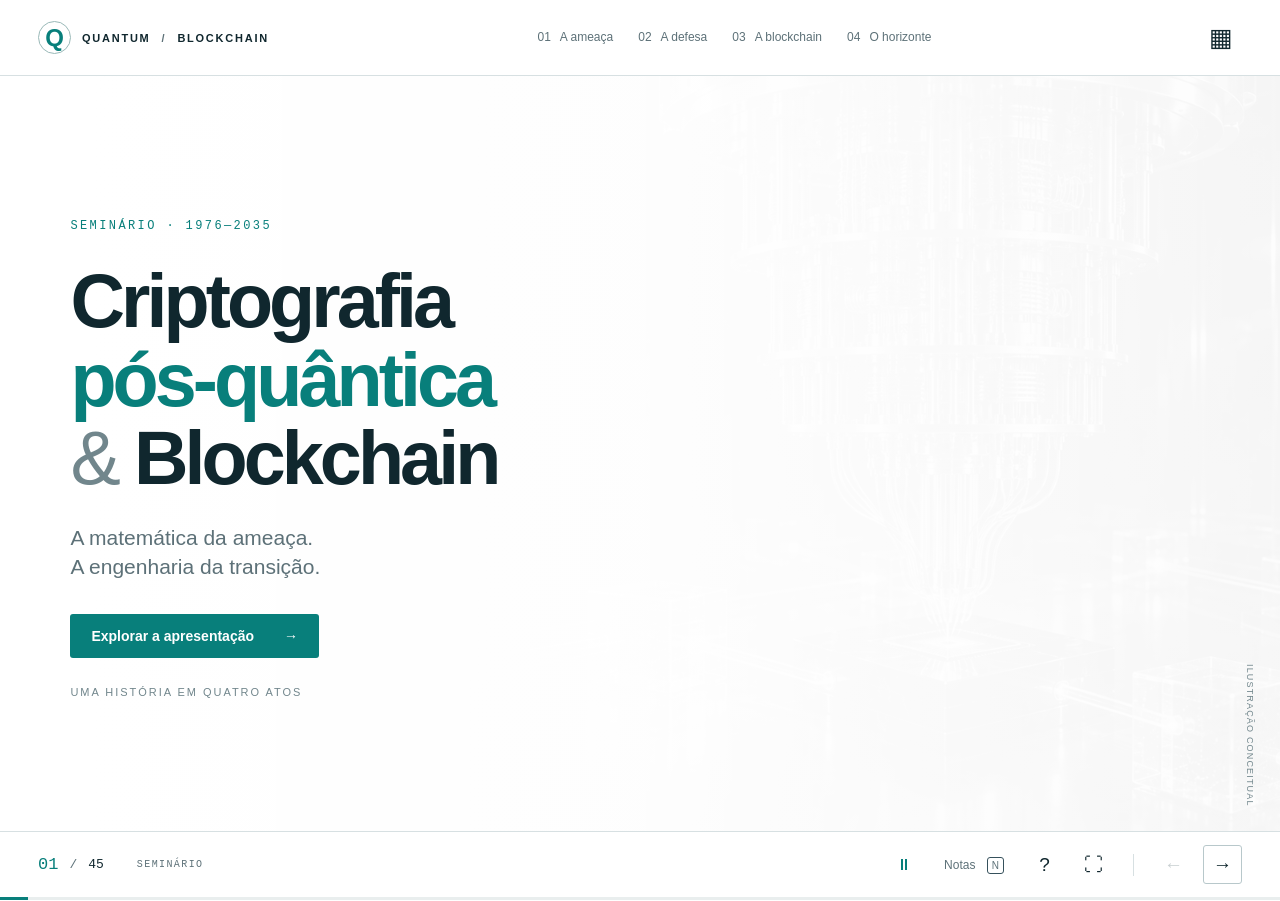
==== commit 5ecc611d: "feat: add Proof of History slide" ====
--- a/index.html
+++ b/index.html
@@ -16,7 +16,7 @@
     <button data-goto="3">01 <span>A ameaça</span></button>
     <button data-goto="17">02 <span>A defesa</span></button>
     <button data-goto="23">03 <span>A blockchain</span></button>
-    <button data-goto="39">04 <span>O horizonte</span></button>
+    <button data-goto="40">04 <span>O horizonte</span></button>
   </nav>
   <button id="overview-open" class="icon-button" title="Visão geral (G)" aria-label="Abrir visão geral">▦</button>
 </header>
@@ -43,7 +43,7 @@
       <button class="act-card" data-goto="3"><span class="act-no">I</span><span class="mono cyan">1976—2009</span><h3>A conta que<br>ninguém pagou</h3><p>Chave pública, Shor e a origem do Bitcoin.</p><span class="act-link">A ameaça <b>↗</b></span></button>
       <button class="act-card" data-goto="17"><span class="act-no">II</span><span class="mono cyan">1978—2025</span><h3>A defesa<br>se organiza</h3><p>Famílias pós-quânticas, NIST e novas assinaturas.</p><span class="act-link">A defesa <b>↗</b></span></button>
       <button class="act-card" data-goto="23"><span class="act-no">III</span><span class="mono amber">2025—2026</span><h3>A blockchain<br>acorda</h3><p>Do gasto duplo aos laboratórios de hash, PoW, PoS e contratos.</p><span class="act-link">A blockchain <b>↗</b></span></button>
-      <button class="act-card" data-goto="39"><span class="act-no">IV</span><span class="mono amber">2026—2035</span><h3>O horizonte</h3><p>Padronização, prazos e decisões sem uma data para o Q-Day.</p><span class="act-link">O horizonte <b>↗</b></span></button>
+      <button class="act-card" data-goto="40"><span class="act-no">IV</span><span class="mono amber">2026—2035</span><h3>O horizonte</h3><p>Padronização, prazos e decisões sem uma data para o Q-Day.</p><span class="act-link">O horizonte <b>↗</b></span></button>
     </div>
     <p class="footnote">Clique em um ato para navegar. Use as setas do teclado para avançar e voltar.</p>
     <aside class="notes">A linha narrativa é linear dentro de cada ato. O segundo ato retorna a 1978 para mostrar que algumas alternativas à criptografia clássica antecedem o ataque de Shor. Fonte principal: PDF fornecido, páginas 1 a 7.</aside>
@@ -308,12 +308,21 @@
     <aside class="notes"><b>Tempo: 2 min · Pessoa 3.</b> Deixe a plateia escolher os stakes e sorteie uma rodada: com 50%, Ana pode perder. Rode 200 sorteios e mostre que a proporção de turnos se aproxima da proporção de stake sem nunca ser exata. Leve dois pontos: proporção não é garantia em uma rodada, e o turno dá o direito de propor, não de aprovar. No Ethereum, validadores depositam 32 ETH por validador e executam clientes de execução e consenso; um proponente é selecionado para cada slot e os demais atestam. A finalidade de checkpoints envolve supermaiorias de stake e regras entre épocas, não uma contagem simples de votos. Slashing se aplica a infrações específicas, como propostas ou votos conflitantes, não a qualquer erro ou desconexão. Ter muito stake não torna uma transação inválida válida. PoS usa assinaturas e não é, por si só, uma defesa pós-quântica — isso volta no fim do ato. <a href="https://ethereum.org/developers/docs/consensus-mechanisms/pos/" target="_blank" rel="noopener">Ethereum: proof of stake</a>, <a href="https://ethereum.org/developers/docs/consensus-mechanisms/pos/attestations/" target="_blank" rel="noopener">atestação e finalidade</a>.</aside>
   </section>
 
+  <section class="slide blockchain-lab poh-slide" id="poh-slide" data-title="Proof of History: um relógio feito de hashes" data-act="3">
+    <p class="eyebrow">PROOF OF HISTORY · ORDEM VERIFICÁVEL</p><h2>Um relógio feito de <span class="amber">hashes sequenciais</span></h2>
+    <p class="intro">A Solana combina Proof of Stake para consenso com Proof of History para registrar a ordem e a passagem do tempo.</p>
+    <div class="poh-layout"><div class="poh-comparison"><table aria-label="Comparação de throughput entre redes representativas de proof of work, proof of stake e proof of history"><thead><tr><th>Arquitetura</th><th>Rede</th><th>Throughput</th><th>Ritmo</th></tr></thead><tbody><tr><th>PoW</th><td>Bitcoin</td><td>Unidades de tx/s</td><td>≈ 10 min</td></tr><tr><th>PoS</th><td>Ethereum L1</td><td>≈ 15–45 tx/s</td><td>slot de 12 s</td></tr><tr class="fastest"><th>PoS + PoH</th><td>Solana</td><td>Milhares de tx/s<strong>MAIOR NESTA COMPARAÇÃO</strong></td><td>slot ≈ 400 ms</td></tr></tbody></table><p>O mecanismo sozinho não determina TPS. Tamanho dos blocos, execução, rede e hardware também limitam o resultado.</p></div>
+      <div class="demo-box poh-demo"><div class="demo-label">RELÓGIO PoH <span>SHA-256 LOCAL</span></div><div class="poh-live"><span>TICK</span><strong id="poh-tick">000000</strong><code id="poh-hash">000000000000…00000000</code></div><div id="poh-stream" class="poh-stream" aria-live="polite"><div><b>—</b><code>—</code><span></span></div><div><b>—</b><code>—</code><span></span></div><div><b>—</b><code>—</code><span></span></div><div><b>—</b><code>—</code><span></span></div></div><div class="poh-controls"><button id="poh-add" class="secondary">Inserir transação</button><button id="poh-toggle" class="text-button" aria-pressed="false">Pausar</button></div></div></div>
+    <p class="footnote">Comparação de ordem de grandeza entre redes, não entre mecanismos isolados. PoH não substitui consenso. Fontes: <a href="https://developer.bitcoin.org/devguide/payment_processing.html" target="_blank" rel="noopener">Bitcoin · confirmação média</a> · <a href="https://ethereum.org/videos/rollups-scaling-strategy/" target="_blank" rel="noopener">Ethereum · throughput L1</a> · <a href="https://solana.com/display.html" target="_blank" rel="noopener">Solana · milhares de tx/s</a> · <a href="https://solana.com/developers/cookbook/transactions/confirmation" target="_blank" rel="noopener">Solana · PoH e slots</a>.</p>
+    <aside class="notes"><b>Tempo: 2 min · Pessoa 3.</b> O PoH executa uma sequência em que cada hash depende do anterior. Isso cria uma ordem verificável: para chegar ao tick seguinte, alguém precisa calcular os anteriores. A simulação usa SHA-256 real e insere uma transação periodicamente no estado antes do próximo hash. O botão permite inserir uma transação imediatamente. A Solana não usa PoH sozinho: Tower BFT e votos ponderados por stake formam o consenso, enquanto PoH funciona como relógio. A linha da Solana mostra o maior throughput entre os três exemplos, mas não atribua toda a diferença ao PoH. A própria documentação da Solana cita várias otimizações, e TPS varia com carga, tipo de transação e forma de contagem. Os números do Ethereum são uma faixa por tipo de transação; os cerca de 10 minutos do Bitcoin representam tempo médio para uma confirmação, não TPS.</aside>
+  </section>
+
   <section class="slide blockchain-lab" id="networks-slide" data-title="BTC, ETH e SOL: três desenhos de rede" data-act="3">
     <p class="eyebrow">VARIAÇÃO 2 · COMPARAÇÃO ENTRE REDES</p><h2>Bitcoin, Ethereum e Solana:<br><span class="cyan">três desenhos de rede</span></h2>
     <div class="network-grid">
       <article class="network-card btc"><span class="network-ticker">BTC</span><h3>Bitcoin</h3><dl><dt>Consenso</dt><dd>Proof of work<small>SHA-256 duplo, ajuste de dificuldade</small></dd><dt>Ordem do histórico</dt><dd>A cadeia com mais trabalho acumulado</dd><dt>Modelo</dt><dd>Saídas não gastas · UTXO</dd><dt>Programação</dt><dd>Condições de gasto em Script</dd></dl></article>
       <article class="network-card eth"><span class="network-ticker">ETH</span><h3>Ethereum</h3><dl><dt>Consenso</dt><dd>Proof of stake<small>Proponente por slot, atestação por comitês</small></dd><dt>Ordem do histórico</dt><dd>Slots e épocas, com checkpoints</dd><dt>Modelo</dt><dd>Contas e estado global</dd><dt>Programação</dt><dd>Contratos executados na EVM</dd></dl></article>
-      <article class="network-card sol"><span class="network-ticker">SOL</span><h3>Solana</h3><dl><dt>Consenso</dt><dd>Proof of stake<small>Tower BFT, votos ponderados por stake</small></dd><dt>Ordem do histórico</dt><dd>Proof of History, hashes encadeados</dd><dt>Modelo</dt><dd>Contas declaradas por instrução</dd><dt>Programação</dt><dd>Programs e dados em contas</dd></dl></article>
+      <article class="network-card sol"><span class="network-ticker">SOL</span><h3>Solana</h3><dl><dt>Consenso e relógio</dt><dd>Proof of Stake + Proof of History<small>Tower BFT usa stake; PoH ordena os eventos</small></dd><dt>Ordem do histórico</dt><dd>Sequência PoH em slots</dd><dt>Modelo</dt><dd>Contas declaradas por instrução</dd><dt>Programação</dt><dd>Programs e dados em contas</dd></dl></article>
     </div>
     <div class="takeaway"><strong>Proof of History não é consenso.</strong><span>Na Solana, o PoH é uma sequência de hashes que funciona como relógio verificável e fixa a ordem dos eventos. Quem decide qual cadeia vale é o stake dos validadores.</span></div>
     <p class="footnote">Comparação de arquitetura, não ranking de mercado nem recomendação de investimento. <a href="https://developer.bitcoin.org/devguide/transactions.html" target="_blank" rel="noopener">Bitcoin: Script</a> · <a href="https://ethereum.org/developers/docs/intro-to-ethereum/" target="_blank" rel="noopener">Ethereum: EVM</a> · <a href="https://solana.com/docs/core" target="_blank" rel="noopener">Solana: conceitos</a>.</p>
@@ -406,7 +415,7 @@
   </section>
 
   <section class="slide closing" data-title="Segurança, escala e consenso" data-act="4">
-    <img class="background" src="assets/quantum.png" alt=""><div class="closing-shade"></div><div class="closing-content"><p class="eyebrow">ENCERRAMENTO</p><h2>A matemática já<br>mudou a pergunta.<br><span class="cyan">A migração ainda<br>depende de nós.</span></h2><p class="intro">O desafio das blockchains combina segurança,<br>custo de operação e consenso sobre as regras.</p><div class="closing-question">Como proteger os fundos sem tornar<br>a rede inacessível a quem a mantém?</div><button class="secondary" data-goto="44">Fontes e leituras ↗</button></div>
+    <img class="background" src="assets/quantum.png" alt=""><div class="closing-shade"></div><div class="closing-content"><p class="eyebrow">ENCERRAMENTO</p><h2>A matemática já<br>mudou a pergunta.<br><span class="cyan">A migração ainda<br>depende de nós.</span></h2><p class="intro">O desafio das blockchains combina segurança,<br>custo de operação e consenso sobre as regras.</p><div class="closing-question">Como proteger os fundos sem tornar<br>a rede inacessível a quem a mantém?</div><button class="secondary" data-goto="45">Fontes e leituras ↗</button></div>
     <aside class="notes">Retome a pergunta central e abra a discussão. A conclusão não depende de prever o Q-Day. A segurança precisa de alternativas criptográficas, mas sua adoção envolve escala e legitimidade social. Fonte: fechamento do PDF, p. 7.</aside>
   </section>
 
@@ -420,7 +429,7 @@
 </main>
 
 <footer class="toolbar">
-  <div class="slide-meta"><span id="slide-current">01</span><span class="muted">/</span><span id="slide-total">44</span><span id="slide-chapter" class="muted">SEMINÁRIO</span></div>
+  <div class="slide-meta"><span id="slide-current">01</span><span class="muted">/</span><span id="slide-total">45</span><span id="slide-chapter" class="muted">SEMINÁRIO</span></div>
   <div class="tools"><button id="motion-toggle" title="Pausar ou retomar animações (M)" aria-label="Pausar animações de blockchain" aria-pressed="false">⏸</button><button id="notes-toggle" title="Notas do apresentador (N)" aria-label="Mostrar notas do apresentador" aria-expanded="false">Notas <kbd>N</kbd></button><button id="help-open" title="Ajuda e atalhos (?)" aria-label="Abrir ajuda">?</button><button id="fullscreen" title="Tela cheia (F)" aria-label="Alternar tela cheia">⛶</button><span class="separator"></span><button id="prev" aria-label="Slide anterior">←</button><button id="next" aria-label="Próximo slide">→</button></div>
 </footer>
 <div class="progress-track"><div id="deck-progress"></div></div>
--- a/blockchain.css
+++ b/blockchain.css
@@ -41,3 +41,9 @@
 .contract-static{padding:22px}.contract-step{display:grid;grid-template-columns:34px 1fr auto;gap:13px;align-items:center;padding:13px 0;border-top:1px solid var(--line)}.contract-step>span{font:14px Consolas,monospace;color:var(--amber)}.contract-step b{display:block;font-size:17px;margin-bottom:3px}.contract-step small{display:block;color:var(--muted);font-size:12px;line-height:1.35}.contract-step code{font:12px Consolas,monospace;color:var(--cyan);white-space:nowrap}.contract-step.success b,.contract-step.success code{color:var(--cyan)}.contract-guards{display:grid;grid-template-columns:1fr 1fr;gap:10px;margin-top:12px}.contract-guards span{padding:11px 12px;background:#fff4eb;border-left:2px solid var(--amber);font-size:12px;color:var(--muted)}.contract-guards b{display:block;color:var(--amber);font:11px Consolas,monospace;margin-top:4px}
 @media screen and (min-width:1000px) and (max-height:790px){.contract-static{padding:16px 18px}.contract-step{padding:9px 0}.contract-step b{font-size:15px}.contract-step small{font-size:11px}.contract-guards{margin-top:8px}.contract-guards span{padding:8px 10px}}
 @media screen and (max-width:680px){.contract-step{grid-template-columns:28px 1fr}.contract-step code{grid-column:2}.contract-guards{grid-template-columns:1fr}}
+
+.poh-slide>.intro{font-size:20px;margin-bottom:12px}.poh-layout{display:grid;grid-template-columns:1.02fr .98fr;gap:4%;align-items:center;flex:1}.poh-comparison table{width:100%;border-collapse:collapse;text-align:left}.poh-comparison th,.poh-comparison td{padding:13px 11px;border-bottom:1px solid var(--line);font-size:14px;vertical-align:middle}.poh-comparison thead th{padding-top:8px;color:var(--muted);font:10px Consolas,monospace;text-transform:uppercase;letter-spacing:.06em}.poh-comparison tbody th{font:16px Consolas,monospace;color:var(--cyan);white-space:nowrap}.poh-comparison .fastest{background:#fff7ec}.poh-comparison .fastest th,.poh-comparison .fastest td:nth-child(3){color:var(--amber);font-weight:700}.poh-comparison td strong{display:block;margin-top:5px;font:8px Consolas,monospace;letter-spacing:.05em;color:var(--amber)}.poh-comparison>p{font-size:12px;color:var(--muted);margin:12px 0 0;line-height:1.45}.poh-demo{padding:19px 22px}.poh-demo .demo-label{margin-bottom:12px}.poh-live{display:grid;grid-template-columns:auto auto 1fr;gap:12px;align-items:center;padding:10px 0 13px;border-bottom:1px solid var(--line)}.poh-live>span{font:10px Consolas,monospace;color:var(--muted)}.poh-live strong{font:27px Consolas,monospace;color:var(--amber)}.poh-live code{text-align:right;font:12px Consolas,monospace;color:var(--cyan);white-space:nowrap;overflow:hidden;text-overflow:ellipsis}.poh-stream>div{display:grid;grid-template-columns:54px 1fr auto;gap:10px;align-items:center;padding:9px 0;border-bottom:1px solid var(--line)}.poh-stream b{font:11px Consolas,monospace;color:var(--muted)}.poh-stream code{font:12px Consolas,monospace;color:var(--cyan);white-space:nowrap;overflow:hidden;text-overflow:ellipsis}.poh-stream span{font-size:10px;color:var(--amber);white-space:nowrap}.poh-stream .has-tx{background:#fff7ec}.poh-controls{display:flex;align-items:center;gap:8px;margin-top:12px}.poh-controls button{font-size:11px;padding:9px 12px}.poh-slide>.footnote{margin-top:12px}
+@media screen and (min-width:1000px) and (max-height:790px){.poh-slide h2{margin-bottom:10px}.poh-slide>.intro{font-size:17px;line-height:1.35}.poh-comparison th,.poh-comparison td{padding:9px 8px;font-size:12px}.poh-comparison tbody th{font-size:14px}.poh-comparison>p{font-size:10px;margin-top:8px}.poh-demo{padding:14px 17px}.poh-live{padding:7px 0 9px}.poh-live strong{font-size:23px}.poh-stream>div{padding:6px 0}.poh-controls{margin-top:8px}.poh-slide>.footnote{margin-top:8px}}
+@media screen and (max-width:999px){.poh-layout{grid-template-columns:1fr;gap:22px}.poh-comparison th,.poh-comparison td{padding:10px 8px}.poh-demo{max-width:720px;width:100%;margin:auto}}
+@media screen and (max-width:680px){.poh-comparison th,.poh-comparison td{padding:8px 5px;font-size:10px}.poh-comparison tbody th{font-size:11px}.poh-comparison td strong{font-size:7px}.poh-live{grid-template-columns:auto auto}.poh-live code{grid-column:1/-1;text-align:left}.poh-stream>div{grid-template-columns:45px 1fr}.poh-stream span{grid-column:2}.poh-slide>.intro{font-size:18px}}
+@media print{.poh-layout{grid-template-columns:1.02fr .98fr}.poh-controls{display:none}.poh-comparison th,.poh-comparison td{padding:10px 8px}}
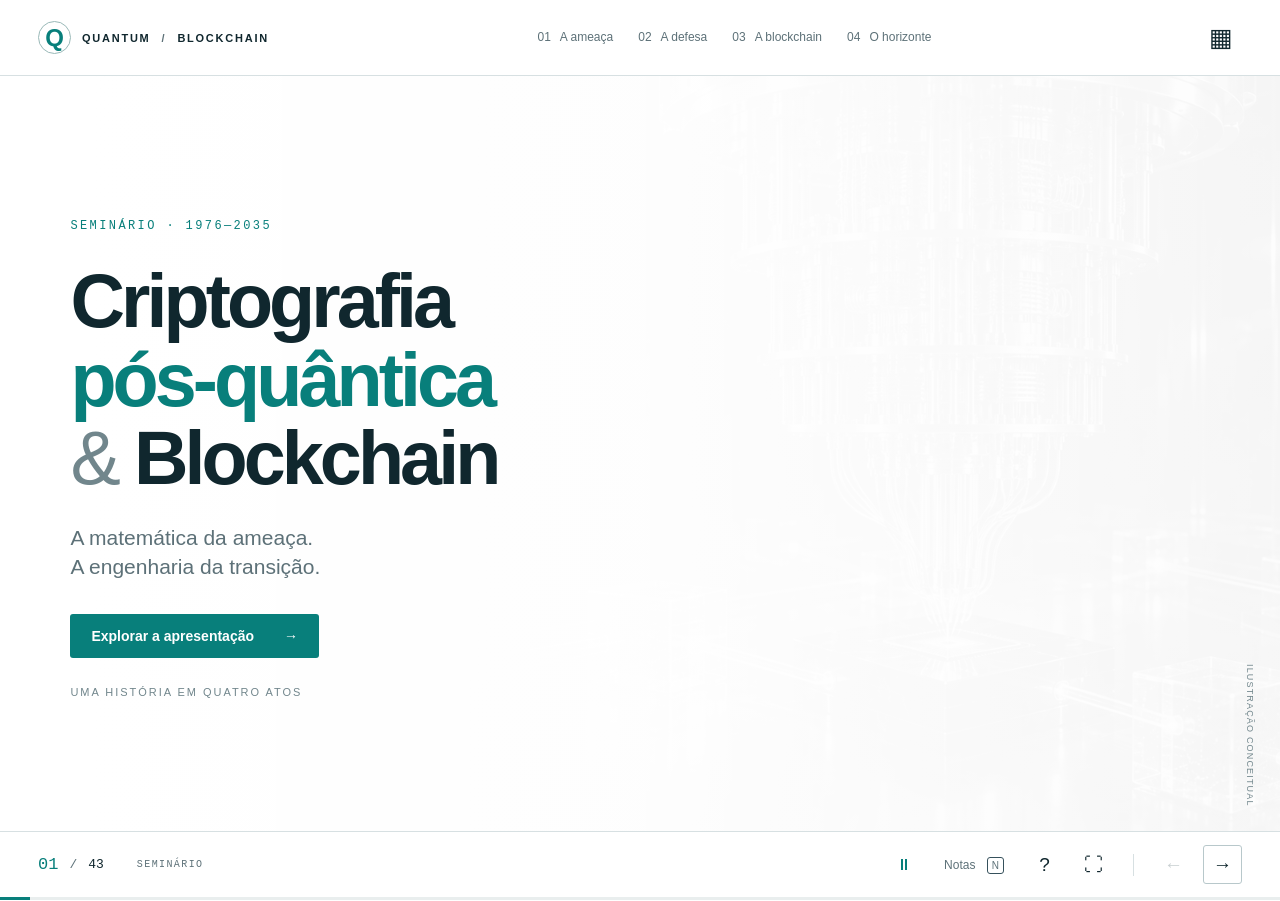
==== commit 9700d276: "adiciona nova pergunta e coloca fonte" ====
--- a/index.html
+++ b/index.html
@@ -16,7 +16,7 @@
     <button data-goto="3">01 <span>A ameaça</span></button>
     <button data-goto="17">02 <span>A defesa</span></button>
     <button data-goto="23">03 <span>A blockchain</span></button>
-    <button data-goto="40">04 <span>O horizonte</span></button>
+    <button data-goto="38">04 <span>O horizonte</span></button>
   </nav>
   <button id="overview-open" class="icon-button" title="Visão geral (G)" aria-label="Abrir visão geral">▦</button>
 </header>
@@ -42,8 +42,8 @@
     <div class="act-grid">
       <button class="act-card" data-goto="3"><span class="act-no">I</span><span class="mono cyan">1976—2009</span><h3>A conta que<br>ninguém pagou</h3><p>Chave pública, Shor e a origem do Bitcoin.</p><span class="act-link">A ameaça <b>↗</b></span></button>
       <button class="act-card" data-goto="17"><span class="act-no">II</span><span class="mono cyan">1978—2025</span><h3>A defesa<br>se organiza</h3><p>Famílias pós-quânticas, NIST e novas assinaturas.</p><span class="act-link">A defesa <b>↗</b></span></button>
-      <button class="act-card" data-goto="23"><span class="act-no">III</span><span class="mono amber">2025—2026</span><h3>A blockchain<br>acorda</h3><p>Do gasto duplo aos laboratórios de hash, PoW, PoS e contratos.</p><span class="act-link">A blockchain <b>↗</b></span></button>
-      <button class="act-card" data-goto="40"><span class="act-no">IV</span><span class="mono amber">2026—2035</span><h3>O horizonte</h3><p>Padronização, prazos e decisões sem uma data para o Q-Day.</p><span class="act-link">O horizonte <b>↗</b></span></button>
+      <button class="act-card" data-goto="23"><span class="act-no">III</span><span class="mono amber">2025—2026</span><h3>A blockchain<br>acorda</h3><p>BTC, ETH, SOL, contratos e laboratórios de hashing.</p><span class="act-link">A blockchain <b>↗</b></span></button>
+      <button class="act-card" data-goto="38"><span class="act-no">IV</span><span class="mono amber">2026—2035</span><h3>O horizonte</h3><p>Padronização, prazos e decisões sem uma data para o Q-Day.</p><span class="act-link">O horizonte <b>↗</b></span></button>
     </div>
     <p class="footnote">Clique em um ato para navegar. Use as setas do teclado para avançar e voltar.</p>
     <aside class="notes">A linha narrativa é linear dentro de cada ato. O segundo ato retorna a 1978 para mostrar que algumas alternativas à criptografia clássica antecedem o ataque de Shor. Fonte principal: PDF fornecido, páginas 1 a 7.</aside>
@@ -195,41 +195,26 @@
     <aside class="notes"><b>Tempo: 2 min · Pessoa 2.</b> Evite afirmar que uma biblioteca específica possui falhas. O objetivo é separar segurança do esquema, implementação resistente a canais laterais e operação correta do sistema.</aside>
   </section>
 
-  <section class="slide blockchain-lab" id="problem-slide" data-title="Gasto duplo e a ordem das operações" data-act="3">
-    <p class="eyebrow">ATO III · BLOCKCHAIN</p><h2>O problema do gasto duplo<br><span class="cyan">e quem define a ordem</span></h2>
-    <div class="concept-grid three">
-      <article><span class="mono cyan">O PROBLEMA</span><h3>Gasto duplo</h3><p>Um arquivo copiado continua idêntico ao original. Se dinheiro fosse só um arquivo, pagar duas pessoas com a mesma moeda seria copiar e colar.</p></article>
-      <article><span class="mono cyan">A RESPOSTA USUAL</span><h3>O registro central</h3><p>Um banco mantém o livro-razão, define a ordem das operações e recusa a segunda cobrança. Funciona porque as partes aceitam esse registro.</p></article>
-      <article><span class="mono amber">A PERGUNTA ABERTA</span><h3>Sem autoridade central</h3><p>Entre desconhecidos, sem autoridade central, quem escreve a próxima página do livro e por que os outros aceitariam essa versão?</p></article>
-    </div>
-    <div class="takeaway"><strong>A blockchain é uma resposta a essa pergunta.</strong><span>Um registro que muitos copiam, mais uma regra para escolher quem escreve o próximo trecho. Os slides a seguir montam essa regra.</span></div>
-    <p class="footnote">Não é a única resposta possível: sistemas centralizados seguem adequados para muitos casos. A blockchain também não resolve identidade, custódia de chaves ou obrigações legais por conta própria.</p>
-    <aside class="notes"><b>Tempo: 2 min · Pessoa 3.</b> Abra pedindo um exemplo de arquivo copiado (uma foto enviada no WhatsApp) e pergunte o que aconteceria se dinheiro funcionasse assim. O ponto é que o problema não é esconder o valor, é impedir a segunda cópia e definir a ordem dos eventos. Banco, operadora de cartão e câmara de compensação resolvem isso com um registro autoritativo. A pergunta do terceiro cartão é a pergunta do artigo de 2008 e organiza todo o ato: as peças que vêm a seguir (hash, elo, custo de escrita) existem para responder a ela. Não prometa que a blockchain resolve fraude, custódia ou identidade.</aside>
-  </section>
-
-  <section class="slide blockchain-lab" id="history-slide" data-title="1991—2022: a origem de cada peça" data-act="3">
-    <p class="eyebrow">1991—2022 · DE ONDE VEIO CADA PEÇA</p><h2>As peças da blockchain<br><span class="cyan">e quando cada uma surgiu</span></h2>
-    <div class="milestones">
-      <article><span class="year">1991</span><h3>Hashes encadeados</h3><p>Haber e Stornetta ligam documentos por hash. Alterar um registro antigo passa a quebrar a corrente inteira.</p></article>
-      <article><span class="year">1997</span><h3>Prova de trabalho</h3><p>O Hashcash, de Adam Back, exige trabalho computacional para enviar uma mensagem. Enviar em massa fica caro.</p></article>
-      <article><span class="year cyan">2008—2009</span><h3>Bitcoin</h3><p>O artigo de Satoshi Nakamoto reúne cadeia de hashes, prova de trabalho e uma regra de escolha entre cadeias. O bloco gênese roda em janeiro de 2009.</p></article>
-      <article><span class="year">2015</span><h3>Contratos programáveis</h3><p>O Ethereum entra no ar com contratos: o livro-razão passa a guardar código com estado, não apenas transferências.</p></article>
-      <article><span class="year">2020—2022</span><h3>Consenso por stake</h3><p>A Solana entra em mainnet beta com stake e Proof of History. Em 2022, o Ethereum troca PoW por PoS no Merge.</p></article>
-    </div>
-    <p class="footnote">Datas de publicação e de lançamento das redes, não de adoção. O recorte é didático: outros trabalhos, como b-money e bit gold, também antecedem o Bitcoin. <a href="https://link.springer.com/article/10.1007/BF00196791" target="_blank" rel="noopener">Haber &amp; Stornetta, 1991</a> · <a href="https://bitcoin.org/bitcoin.pdf" target="_blank" rel="noopener">Bitcoin, 2008</a> · <a href="https://ethereum.org/history/" target="_blank" rel="noopener">Ethereum: histórico</a>.</p>
-    <aside class="notes"><b>Tempo: 2 min · Pessoa 3.</b> O recado é que nenhuma peça isolada era nova em 2008. Haber e Stornetta queriam provar que um documento existia em certa data, e o encadeamento por hash é exatamente o que o laboratório do próximo slide reconstrói. O Hashcash usava prova de trabalho contra spam, sem moeda e sem cadeia. A contribuição de 2008 foi combinar as duas ideias com uma regra pública de escolha entre cadeias concorrentes e um incentivo para quem gasta o trabalho. As duas últimas colunas preparam as variações do fim do ato: contratos no Ethereum e consenso sem PoW. Evite atribuir o Merge a motivos exclusivamente ambientais sem contexto.</aside>
-  </section>
-
-  <section class="slide blockchain-lab" id="hash-slide" data-title="Peça 1: SHA-256 e o efeito avalanche" data-act="3">
-    <p class="eyebrow">PEÇA 1 · HASH CRIPTOGRÁFICO</p><h2>Qualquer alteração na entrada<br><span class="cyan">muda o hash inteiro</span></h2>
+  <section class="slide blockchain-lab" id="flow-slide" data-title="Uma transação ganha um lugar na cadeia" data-act="3">
+    <p class="eyebrow">ATO III · BLOCKCHAIN POR DENTRO</p><h2>Uma transação ganha<br><span class="cyan">um lugar na cadeia</span></h2>
+    <p class="intro">A assinatura autoriza. As regras validam. O consenso organiza o histórico.</p>
+    <div class="flow-stages" aria-label="Etapas de uma transação"><button data-flow="0"><span>01</span><b>Assinar</b><small>Carteira</small></button><button data-flow="1"><span>02</span><b>Propagar</b><small>Rede de nós</small></button><button data-flow="2"><span>03</span><b>Validar</b><small>Regras do protocolo</small></button><button data-flow="3"><span>04</span><b>Incluir</b><small>Produtor do bloco</small></button><button data-flow="4"><span>05</span><b>Confirmar</b><small>Histórico compartilhado</small></button></div>
+    <div class="flow-detail"><div><span id="flow-label" class="mono cyan"></span><h3 id="flow-title"></h3><p id="flow-text"></p></div><div class="flow-blocks" aria-hidden="true"><div>Bloco N−1<small>hash anterior</small></div><span>→</span><div>Bloco N<small>transações</small></div><span>→</span><div id="flow-new">Bloco N+1<small id="flow-block-state">aguardando</small></div></div></div>
+    <div class="button-row"><button id="flow-next" class="primary">Próxima etapa →</button><button id="flow-reset" class="secondary">Reiniciar fluxo</button></div>
+    <p class="footnote">Fluxo genérico e simplificado. Propagação e verificações podem ocorrer em paralelo. BTC, ETH e SOL têm regras de inclusão e finalidade diferentes.</p>
+    <aside class="notes">A animação ao fundo representa blocos recebendo transações e transmitindo referências, sem consultar uma rede real. Blocos podem incluir chamadas a programas. Confirmação e finalidade não são sinônimos universais. <a href="https://developer.bitcoin.org/devguide/block_chain.html" target="_blank" rel="noopener">Bitcoin: blocos</a> · <a href="https://solana.com/docs/core/transactions" target="_blank" rel="noopener">Solana: transações</a>.</aside>
+  </section>
+
+  <section class="slide blockchain-lab" id="hash-slide" data-title="Laboratório SHA-256: mude um dado" data-act="3">
+    <p class="eyebrow">LABORATÓRIO · SHA-256 REAL NO NAVEGADOR</p><h2>Mude um dado.<br><span class="cyan">Observe o hash.</span></h2>
     <div class="hash-lab-grid"><div class="hash-panel"><label for="hash-reference"><span class="mono">ENTRADA A · REFERÊNCIA</span><small id="hash-bytes-a"></small></label><textarea id="hash-reference" maxlength="1000" spellcheck="false">Alice envia 10 para Bob</textarea><div class="hash-output-label">SHA-256 · 64 dígitos hexadecimais</div><div id="hash-output-a" class="hash-digest" aria-label="Hash da entrada A"></div></div><div class="hash-panel"><label for="hash-input"><span class="mono cyan">ENTRADA B · EDITE AQUI</span><small id="hash-bytes-b"></small></label><textarea id="hash-input" maxlength="1000" spellcheck="false">Alice envia 11 para Bob</textarea><div class="hash-output-label">Âmbar = dígito diferente da referência</div><div id="hash-output-b" class="hash-digest" aria-label="Hash da entrada B"></div></div></div>
     <div class="hash-bottom"><div class="hash-stats"><strong id="hash-bit-count" class="cyan">…</strong><span>de 256 bits diferentes</span><strong id="hash-percent" class="amber">…</strong></div><div class="button-row"><button id="hash-match" class="secondary">Igualar as entradas</button><button id="hash-space" class="secondary">Adicionar um espaço em B</button><button id="hash-reset" class="text-button">Restaurar exemplo</button></div></div>
     <p id="hash-status" class="footnote" role="status">Calculando hashes localmente…</p>
-    <aside class="notes"><b>Tempo: 2 min · Pessoa 3.</b> Primeira peça: um resumo de tamanho fixo que muda por completo a cada alteração mínima da entrada. Peça um número para a plateia alterar e mostre os dígitos em âmbar. Hash não é criptografia reversível, assinatura ou prova de autoria. SHA-256 real sobre bytes UTF-8 via Web Crypto, sem envio a servidores. Espaços, acentos e quebras de linha fazem parte da entrada. Uma alteração tende a mudar muitos bits, mas não há garantia de exatamente metade nem de ausência matemática de colisões. Usamos SHA-256 para ensino, sem representar todos os hashes de BTC, ETH e SOL.</aside>
-  </section>
-
-  <section class="slide blockchain-lab" id="chain-slide" data-title="Peça 2: o elo entre blocos" data-act="3">
-    <p class="eyebrow">PEÇA 2 · O ELO ENTRE BLOCOS</p><h2>O hash inclui <span class="cyan">os dados e o elo anterior</span></h2>
+    <aside class="notes">Hash não é criptografia reversível, assinatura ou prova de autoria. SHA-256 real sobre bytes UTF-8 via Web Crypto, sem envio a servidores. Espaços, acentos e quebras de linha fazem parte da entrada. Uma alteração tende a mudar muitos bits, mas não há garantia de exatamente metade nem de ausência matemática de colisões. Usamos SHA-256 para ensino, sem representar todos os hashes de BTC, ETH e SOL.</aside>
+  </section>
+
+  <section class="slide blockchain-lab" id="chain-slide" data-title="O hash inclui os dados e o elo anterior" data-act="3">
+    <p class="eyebrow">LABORATÓRIO · HASHES ENCADEADOS</p><h2>O hash inclui <span class="cyan">os dados e o elo anterior</span></h2>
     <p class="intro">SHA-256(JSON de [índice, hash anterior, dados]). O próprio hash é a saída, não parte da entrada.</p>
     <div class="chain-controls"><div class="segmented" aria-label="Modo de encadeamento"><button data-chain-mode="cascade" aria-pressed="true">Propagar aos próximos</button><button data-chain-mode="frozen" aria-pressed="false">Congelar referências</button></div><button id="chain-reset" class="secondary" disabled>Restaurar original</button></div>
     <div id="linked-blocks" class="linked-blocks">
@@ -239,106 +224,73 @@
     </div>
     <div id="chain-status" class="result" role="status">Preparando a cadeia…</div>
     <p class="footnote">A propagação atualiza referências e hashes, mas não refaz PoW nem obtém consenso. No Bitcoin, o hash é do cabeçalho e as transações entram por sua raiz de Merkle.</p>
-    <aside class="notes"><b>Tempo: 2 min · Pessoa 3.</b> Segunda peça, e é literalmente a ideia de 1991 do slide anterior. O modo padrão reconstrói o encadeamento local: editar o primeiro bloco recalcula os três hashes, editar o segundo recalcula o segundo e o terceiro. Nenhum bloco anterior muda. No modo congelado, cada elo conserva a referência da cadeia original, e a alteração quebra a correspondência seguinte — é esse o modo que mostra a detecção de adulteração. O botão de entrada completa mostra exatamente os bytes UTF-8 usados no SHA-256, incluindo o hash anterior inteiro. Índice e dados fazem parte do conteúdo deste modelo; rótulos, cores e o próprio hash de saída não fazem. O modelo não implementa o cabeçalho Bitcoin de 80 bytes, a árvore de Merkle ou PoW. Uma cadeia coerente localmente pode conter gastos inválidos e não significa histórico aceito. Encerre com a pergunta do próximo slide: detectar a alteração não diz quem tem o direito de escrever o próximo bloco. <a href="https://developer.bitcoin.org/reference/block_chain.html" target="_blank" rel="noopener">Bitcoin: cabeçalho e Merkle</a>.</aside>
-  </section>
-
-  <section class="slide blockchain-lab" id="pow-slide" data-title="Peça 3: proof of work e o custo de escrever" data-act="3">
-    <p class="eyebrow">PEÇA 3 · PROVA DE TRABALHO</p><h2>Proof of work: <span class="cyan">o custo de escrever</span></h2>
-    <div class="split"><div><p class="intro">O elo detecta adulteração, mas não define quem escreve o próximo bloco. O PoW exige trabalho para isso.</p>
-      <div class="line-item"><h3>Assimetria entre achar e verificar</h3><p>Encontrar um nonce válido leva milhares de tentativas. Verificar o resultado custa um único hash.</p></div>
-      <div class="pow-expectation"><span class="mono">ESFORÇO MÉDIO IDEALIZADO</span><strong id="pow-expected">256</strong><p>tentativas para 2 zeros hexadecimais</p></div>
-      <p class="small muted">Cada zero adicional multiplica a média por 16. Para comparação, a rede Bitcoin calcula algo na ordem de 10²¹ hashes por segundo.</p></div>
+    <aside class="notes">O modo padrão reconstrói o encadeamento local: editar o primeiro bloco recalcula os três hashes, editar o segundo recalcula o segundo e o terceiro. Nenhum bloco anterior muda. No modo congelado, cada elo conserva a referência da cadeia original, e a alteração quebra a correspondência seguinte. O botão de entrada completa mostra exatamente os bytes UTF-8 usados no SHA-256, incluindo o hash anterior inteiro. Índice e dados fazem parte do conteúdo deste modelo; rótulos, cores e o próprio hash de saída não fazem. O modelo não implementa o cabeçalho Bitcoin de 80 bytes, a árvore de Merkle ou PoW. Uma cadeia coerente localmente pode conter gastos inválidos e não significa histórico aceito. <a href="https://developer.bitcoin.org/reference/block_chain.html" target="_blank" rel="noopener">Bitcoin: cabeçalho e Merkle</a>.</aside>
+  </section>
+
+  <section class="slide blockchain-lab" id="pow-slide" data-title="PoW: encontrar custa, conferir é simples" data-act="3">
+    <p class="eyebrow">LABORATÓRIO · PROVA DE TRABALHO</p><h2>Proof of work: <span class="cyan">teste seu nonce.</span></h2>
+    <div class="split"><div><p class="intro">Escolha seu nonce e teste uma tentativa. O objetivo é obter o prefixo de zeros exigido.</p><div class="line-item"><h3>O resultado não dá pistas</h3><p>Nonces vizinhos geram hashes muito diferentes. Um prefixo quase certo não aproxima a próxima tentativa.</p></div><div class="pow-expectation"><span class="mono">ESFORÇO MÉDIO IDEALIZADO</span><strong id="pow-expected">256</strong><p>tentativas para 2 zeros hexadecimais</p></div><p class="small muted">Cada zero adicional multiplica a média por 16. Você pode acertar antes ou demorar muito mais.</p></div>
     <div class="demo-box pow-box"><label for="pow-data" class="range-label">Dados do bloco didático</label><input id="pow-data" maxlength="80" value="Bloco de demonstração">
-      <div class="pow-controls"><div><label for="pow-nonce">Seu nonce · inteiro sem limite de faixa</label><input id="pow-nonce" type="text" inputmode="numeric" pattern="[0-9]*" value="0" autocomplete="off" spellcheck="false"></div><div><label for="pow-difficulty">Quantidade livre de zeros · 0 a 64</label><input id="pow-difficulty" type="number" min="0" max="64" step="1" value="2"></div></div>
-      <div class="pow-manual"><button id="pow-test" class="secondary">Testar meu nonce</button><button id="pow-increment" class="secondary">+1 e testar</button><button id="pow-clear" class="text-button">Zerar contagem</button></div>
+      <div class="pow-controls"><div><label for="pow-nonce">Seu nonce · inteiro personalizado</label><input id="pow-nonce" type="number" min="0" max="4294967295" step="1" value="0"></div><div><label for="pow-difficulty">Prefixo exigido</label><select id="pow-difficulty"><option value="1">0 · 1 zero</option><option value="2" selected>00 · 2 zeros</option><option value="3">000 · 3 zeros</option><option value="4">0000 · 4 zeros</option></select></div></div>
+      <div class="pow-manual"><button id="pow-test" class="primary">Testar meu nonce</button><button id="pow-increment" class="secondary">+1 e testar</button><button id="pow-clear" class="text-button">Zerar contagem</button></div>
       <div id="pow-hash" class="hash-digest" aria-label="Hash da tentativa"></div>
-      <div class="pow-auto"><button id="pow-mine" class="primary">Buscar e cronometrar</button><button id="pow-stop" class="secondary" disabled>Parar</button></div>
-      <div class="pow-metrics"><span>Tentativas: <b id="pow-attempts">0</b></span><span>Tempo: <b id="pow-elapsed">0,0 s</b></span><span>Taxa: <b id="pow-rate">—</b></span></div>
-      <div id="pow-status" class="result" role="status">Pronto.</div>
+      <div class="pow-metrics"><span>Testes: <b id="pow-attempts">0</b></span><span>Busca: <b id="pow-elapsed">0,0 s</b></span></div>
+      <div class="pow-auto"><select id="pow-pace" aria-label="Velocidade da busca"><option value="250">Didático · pausa de 250 ms</option><option value="0">Rápido · sem pausa didática</option></select><button id="pow-mine" class="secondary">Busca automática</button><button id="pow-stop" class="secondary" disabled>Parar</button></div>
+      <div id="pow-status" class="result" role="status">Escolha um nonce e clique em testar.</div>
     </div></div>
-    <p class="footnote">PoW didático: SHA-256 simples de [dados, nonce]. O Bitcoin usa SHA-256 duplo do cabeçalho e um alvo numérico, não um prefixo de zeros em hexadecimal. A busca continua até encontrar um nonce, clicar em Parar ou sair do slide. O tempo é medido no navegador e inclui o custo da Web Crypto: serve para comparar dificuldades, não como benchmark de mineração.</p>
-    <aside class="notes"><b>Tempo: 3 min · Pessoa 3.</b> Terceira peça, e a resposta à pergunta do primeiro slide do ato. Peça um nonce à plateia e teste manualmente antes de cronometrar; o botão +1 mostra que nonces vizinhos geram hashes sem relação, então não há como se aproximar da solução. Depois rode a busca em 2, 3 e 4 zeros e leia o cronômetro: cada zero multiplica a média por 16 (16^d tentativas), o que aparece no tempo medido. A taxa exibida é a deste navegador, algo entre alguns milhares e algumas dezenas de milhares de hashes por segundo, contra a ordem de 10^21 da rede Bitcoin inteira. Este laboratório aceita qualquer inteiro não negativo para permitir experimentação livre. O cabeçalho real do Bitcoin mantém um campo nonce de 32 bits; quando essa faixa acaba, mineradores alteram outros dados, como a transação coinbase, e atualizam a raiz de Merkle. Editar dados ou dificuldade reinicia a contagem; repetir o mesmo nonce sobre os mesmos dados repete o mesmo hash. A média 16^d decorre de exigir d zeros em uma saída hexadecimal uniforme e não é um prazo garantido. Não há mineração de moedas nem conexão à rede. <a href="https://developer.bitcoin.org/reference/block_chain.html" target="_blank" rel="noopener">Bitcoin: nonce, alvo e cabeçalho</a>.</aside>
-  </section>
-
-  <section class="slide blockchain-lab btc-schema-slide" id="btc-schema-slide" data-title="O esqueleto de um bloco Bitcoin" data-act="3">
-    <p class="eyebrow">ANATOMIA DO BITCOIN · CABEÇALHO DE 80 BYTES</p><h2>O esqueleto de um <span class="amber">bloco Bitcoin</span></h2>
-    <p class="intro">Cada bloco aponta para o hash do cabeçalho anterior. A raiz de Merkle resume as transações; o hash do próprio cabeçalho identifica o bloco.</p>
-    <div class="btc-block-chain" aria-label="Três blocos Bitcoin encadeados, com os campos do cabeçalho e o corpo de transações">
-      <article class="btc-schema-block"><header><b>BLOCO 840.000</b><span>cabeçalho · 80 B</span></header><dl><div><dt>Versão</dt><dd>4 B · 0x20000000</dd></div><div class="wide"><dt>Hash anterior</dt><dd>000000…6f92</dd></div><div class="wide merkle"><dt>Raiz de Merkle</dt><dd>c9f1…2a7e</dd></div><div><dt>Tempo</dt><dd>4 B</dd></div><div><dt>nBits</dt><dd>4 B</dd></div><div class="nonce"><dt>Nonce</dt><dd>4 B</dd></div></dl><div class="btc-block-hash"><span>HASH DO CABEÇALHO</span><code>000000…a11c</code></div><footer><span>txn_count</span><b>transação coinbase + transações</b></footer></article>
-      <article class="btc-schema-block"><header><b>BLOCO 840.001</b><span>cabeçalho · 80 B</span></header><dl><div><dt>Versão</dt><dd>4 B · 0x20000000</dd></div><div class="wide linked"><dt>Hash anterior</dt><dd>000000…a11c</dd></div><div class="wide merkle"><dt>Raiz de Merkle</dt><dd>84bd…09e3</dd></div><div><dt>Tempo</dt><dd>4 B</dd></div><div><dt>nBits</dt><dd>4 B</dd></div><div class="nonce"><dt>Nonce</dt><dd>4 B</dd></div></dl><div class="btc-block-hash"><span>HASH DO CABEÇALHO</span><code>000000…be70</code></div><footer><span>txn_count</span><b>transação coinbase + transações</b></footer></article>
-      <article class="btc-schema-block"><header><b>BLOCO 840.002</b><span>cabeçalho · 80 B</span></header><dl><div><dt>Versão</dt><dd>4 B · 0x20000000</dd></div><div class="wide linked"><dt>Hash anterior</dt><dd>000000…be70</dd></div><div class="wide merkle"><dt>Raiz de Merkle</dt><dd>31a7…f840</dd></div><div><dt>Tempo</dt><dd>4 B</dd></div><div><dt>nBits</dt><dd>4 B</dd></div><div class="nonce"><dt>Nonce</dt><dd>4 B</dd></div></dl><div class="btc-block-hash"><span>HASH DO CABEÇALHO</span><code>000000…d529</code></div><footer><span>txn_count</span><b>transação coinbase + transações</b></footer></article>
-    </div>
-    <p class="footnote">Valores hexadecimais ilustrativos e abreviados. O Bitcoin calcula SHA-256 duplo sobre o cabeçalho serializado. O hash precisa ser menor ou igual ao alvo codificado em nBits. <a href="https://developer.bitcoin.org/reference/block_chain.html" target="_blank" rel="noopener">Bitcoin Developer Reference: block headers</a>.</p>
-    <aside class="notes"><b>Tempo: 2 min · Pessoa 3.</b> Leia um bloco de cima para baixo. O cabeçalho tem seis campos: versão, hash do cabeçalho anterior, raiz de Merkle, tempo, nBits e nonce. Versão, tempo, nBits e nonce ocupam 4 bytes cada; os dois hashes ocupam 32 bytes cada, somando 80 bytes. O hash do bloco é calculado a partir desse cabeçalho e não é um sétimo campo armazenado dentro dele. Abaixo ficam a contagem e a sequência de transações; a primeira é a coinbase. A raiz de Merkle compromete essas transações sem colocá-las diretamente no trabalho repetitivo de hashing. Os valores exibidos foram inventados e abreviados apenas para mostrar como o hash de um bloco reaparece como hash anterior no bloco seguinte. O nonce real continua limitado a 32 bits, enquanto o laboratório anterior aceita inteiros maiores por decisão didática. <a href="https://developer.bitcoin.org/reference/block_chain.html" target="_blank" rel="noopener">Referência do formato serializado</a>.</aside>
-  </section>
-
-  <section class="slide blockchain-lab" id="flow-slide" data-title="O ciclo completo de uma transação" data-act="3">
-    <p class="eyebrow">AS TRÊS PEÇAS EM CONJUNTO</p><h2>O ciclo de uma transação,<br><span class="cyan">da assinatura à confirmação</span></h2>
-    <p class="intro">Hash, elo e custo de escrita aparecem juntos no caminho que toda transação percorre.</p>
-    <div class="flow-stages">
-      <article><span>01 · CARTEIRA</span><b>Assinar</b><small>A chave privada autoriza o gasto. Ela não precisa sair do dispositivo para a rede.</small></article>
-      <article><span>02 · REDE</span><b>Propagar</b><small>Os nós recebem e reencaminham a mensagem. Não há fila central nem ordem garantida.</small></article>
-      <article><span>03 · REGRAS</span><b>Validar</b><small>Assinatura, fundos e condições de execução são conferidos por quem recebe.</small></article>
-      <article><span>04 · PRODUTOR</span><b>Incluir</b><small>Quem o protocolo seleciona, por trabalho ou por stake, monta o bloco e o transmite.</small></article>
-      <article><span>05 · HISTÓRICO</span><b>Confirmar</b><small>Cada bloco seguinte encarece a reescrita. A confiança na inclusão cresce com o tempo.</small></article>
-    </div>
-    <div class="takeaway"><strong>Assinatura e confirmação são etapas distintas.</strong><span>A assinatura prova autorização. O consenso decide se e quando aquela transação entra no histórico compartilhado, e cada rede define confirmação e finalidade com regras próprias.</span></div>
-    <p class="footnote">Fluxo genérico e simplificado. Propagação e verificações podem ocorrer em paralelo. Confirmação e finalidade não são sinônimos universais. <a href="https://developer.bitcoin.org/devguide/block_chain.html" target="_blank" rel="noopener">Bitcoin: blocos</a> · <a href="https://solana.com/docs/core/transactions" target="_blank" rel="noopener">Solana: transações</a>.</p>
-    <aside class="notes"><b>Tempo: 1 min · Pessoa 3.</b> Slide de síntese: as três peças dos laboratórios anteriores aparecem aqui como um caminho. Percorra da esquerda para a direita e aponte onde cada peça entra — a impressão digital na etapa 3, o elo na 5, o custo de escrita na 4. O ponto do destaque final é a diferença entre autorizar e confirmar: uma transação assinada e propagada ainda pode não entrar no próximo bloco. A animação ao fundo representa blocos recebendo transações e transmitindo referências, sem consultar uma rede real. Blocos podem incluir chamadas a programas, não apenas transferências.</aside>
-  </section>
-
-  <section class="slide blockchain-lab" id="pos-slide" data-title="Proof of stake: seleção proporcional ao stake" data-act="3">
-    <p class="eyebrow">VARIAÇÃO 1 · PROOF OF STAKE</p><h2>Proof of stake: seleção<br><span class="cyan">proporcional ao capital</span></h2>
-    <div class="split"><div><p class="intro">No PoW o custo é energia; no PoS é capital bloqueado. Quanto maior o stake, mais vezes o protocolo seleciona aquele validador como proponente.</p>
-      <div class="line-item"><h3>O turno dá o direito de propor</h3><p>Ser sorteado dá o direito de propor um bloco. Os outros validadores continuam conferindo as regras, e stake nenhum torna válida uma transação inválida.</p></div>
-      <div class="line-item"><h3>O capital fica em risco</h3><p>O capital fica vinculado ao protocolo. Infrações específicas, como assinar dois blocos conflitantes, podem custar parte do depósito.</p></div>
-      <p class="small muted">PoW: custo em computação e energia. PoS: capital em risco e validação. Em ambos, as regras do protocolo continuam sendo verificadas por todos os participantes.</p></div>
-    <div class="demo-box"><div class="demo-label">SORTEIO PONDERADO POR STAKE <span>MODELO DIDÁTICO</span></div>
-      <div class="stake-legend" aria-hidden="true"><span>VALIDADOR</span><span>STAKE</span><span>PESO</span><span>TURNOS</span></div>
-      <div id="stake-grid" class="stake-grid">
-        <div class="stake-row"><label class="stake-name" for="stake-0">Ana</label><input id="stake-0" class="stake-input" type="range" min="0" max="100" step="5" value="50" aria-label="Stake de Ana"><span class="stake-share">—</span><span class="stake-turns">0</span></div>
-        <div class="stake-row"><label class="stake-name" for="stake-1">Bruno</label><input id="stake-1" class="stake-input" type="range" min="0" max="100" step="5" value="25" aria-label="Stake de Bruno"><span class="stake-share">—</span><span class="stake-turns">0</span></div>
-        <div class="stake-row"><label class="stake-name" for="stake-2">Carla</label><input id="stake-2" class="stake-input" type="range" min="0" max="100" step="5" value="15" aria-label="Stake de Carla"><span class="stake-share">—</span><span class="stake-turns">0</span></div>
-        <div class="stake-row"><label class="stake-name" for="stake-3">Davi</label><input id="stake-3" class="stake-input" type="range" min="0" max="100" step="5" value="10" aria-label="Stake de Davi"><span class="stake-share">—</span><span class="stake-turns">0</span></div>
-      </div>
-      <div class="button-row"><button id="stake-draw" class="primary">Sortear um proponente</button><button id="stake-run" class="secondary">Rodar 200 sorteios</button><button id="stake-reset" class="text-button">Zerar</button></div>
-      <div id="stake-result" class="result" role="status">Pronto para sortear.</div>
-    </div></div>
-    <p class="footnote">Sorteio proporcional ao stake com o gerador do navegador, para ilustrar a proporção. Não reproduz a seleção do Ethereum, que usa sorteio verificável, comitês, slots e épocas. Sem recompensas, penalidades ou slashing simulados.</p>
-    <aside class="notes"><b>Tempo: 2 min · Pessoa 3.</b> Deixe a plateia escolher os stakes e sorteie uma rodada: com 50%, Ana pode perder. Rode 200 sorteios e mostre que a proporção de turnos se aproxima da proporção de stake sem nunca ser exata. Leve dois pontos: proporção não é garantia em uma rodada, e o turno dá o direito de propor, não de aprovar. No Ethereum, validadores depositam 32 ETH por validador e executam clientes de execução e consenso; um proponente é selecionado para cada slot e os demais atestam. A finalidade de checkpoints envolve supermaiorias de stake e regras entre épocas, não uma contagem simples de votos. Slashing se aplica a infrações específicas, como propostas ou votos conflitantes, não a qualquer erro ou desconexão. Ter muito stake não torna uma transação inválida válida. PoS usa assinaturas e não é, por si só, uma defesa pós-quântica — isso volta no fim do ato. <a href="https://ethereum.org/developers/docs/consensus-mechanisms/pos/" target="_blank" rel="noopener">Ethereum: proof of stake</a>, <a href="https://ethereum.org/developers/docs/consensus-mechanisms/pos/attestations/" target="_blank" rel="noopener">atestação e finalidade</a>.</aside>
-  </section>
-
-  <section class="slide blockchain-lab poh-slide" id="poh-slide" data-title="Proof of History: um relógio feito de hashes" data-act="3">
-    <p class="eyebrow">PROOF OF HISTORY · ORDEM VERIFICÁVEL</p><h2>Um relógio feito de <span class="amber">hashes sequenciais</span></h2>
-    <p class="intro">A Solana combina Proof of Stake para consenso com Proof of History para registrar a ordem e a passagem do tempo.</p>
-    <div class="poh-layout"><div class="poh-comparison"><table aria-label="Comparação de throughput entre redes representativas de proof of work, proof of stake e proof of history"><thead><tr><th>Arquitetura</th><th>Rede</th><th>Throughput</th><th>Ritmo</th></tr></thead><tbody><tr><th>PoW</th><td>Bitcoin</td><td>Unidades de tx/s</td><td>≈ 10 min</td></tr><tr><th>PoS</th><td>Ethereum L1</td><td>≈ 15–45 tx/s</td><td>slot de 12 s</td></tr><tr class="fastest"><th>PoS + PoH</th><td>Solana</td><td>Milhares de tx/s<strong>MAIOR NESTA COMPARAÇÃO</strong></td><td>slot ≈ 400 ms</td></tr></tbody></table><p>O mecanismo sozinho não determina TPS. Tamanho dos blocos, execução, rede e hardware também limitam o resultado.</p></div>
-      <div class="demo-box poh-demo"><div class="demo-label">RELÓGIO PoH <span>SHA-256 LOCAL</span></div><div class="poh-live"><span>TICK</span><strong id="poh-tick">000000</strong><code id="poh-hash">000000000000…00000000</code></div><div id="poh-stream" class="poh-stream" aria-live="polite"><div><b>—</b><code>—</code><span></span></div><div><b>—</b><code>—</code><span></span></div><div><b>—</b><code>—</code><span></span></div><div><b>—</b><code>—</code><span></span></div></div><div class="poh-controls"><button id="poh-add" class="secondary">Inserir transação</button><button id="poh-toggle" class="text-button" aria-pressed="false">Pausar</button></div></div></div>
-    <p class="footnote">Comparação de ordem de grandeza entre redes, não entre mecanismos isolados. PoH não substitui consenso. Fontes: <a href="https://developer.bitcoin.org/devguide/payment_processing.html" target="_blank" rel="noopener">Bitcoin · confirmação média</a> · <a href="https://ethereum.org/videos/rollups-scaling-strategy/" target="_blank" rel="noopener">Ethereum · throughput L1</a> · <a href="https://solana.com/display.html" target="_blank" rel="noopener">Solana · milhares de tx/s</a> · <a href="https://solana.com/developers/cookbook/transactions/confirmation" target="_blank" rel="noopener">Solana · PoH e slots</a>.</p>
-    <aside class="notes"><b>Tempo: 2 min · Pessoa 3.</b> O PoH executa uma sequência em que cada hash depende do anterior. Isso cria uma ordem verificável: para chegar ao tick seguinte, alguém precisa calcular os anteriores. A simulação usa SHA-256 real e insere uma transação periodicamente no estado antes do próximo hash. O botão permite inserir uma transação imediatamente. A Solana não usa PoH sozinho: Tower BFT e votos ponderados por stake formam o consenso, enquanto PoH funciona como relógio. A linha da Solana mostra o maior throughput entre os três exemplos, mas não atribua toda a diferença ao PoH. A própria documentação da Solana cita várias otimizações, e TPS varia com carga, tipo de transação e forma de contagem. Os números do Ethereum são uma faixa por tipo de transação; os cerca de 10 minutos do Bitcoin representam tempo médio para uma confirmação, não TPS.</aside>
+    <p class="footnote">PoW didático: SHA-256 simples de [dados, nonce]. Bitcoin usa SHA-256 duplo do cabeçalho e alvo numérico. Máximo: 8.192 tentativas ou 30 s por busca. A pausa didática não representa velocidade de mineração.</p>
+    <aside class="notes">O nonce aceita um inteiro de 0 a 4.294.967.295, faixa de 32 bits do campo nonce no cabeçalho Bitcoin. Testar exige clique, para permitir que a plateia proponha valores. A edição não conta como tentativa. A busca parte do nonce escolhido e pode ser pausada. O tempo inclui a pausa didática e o navegador, não é benchmark. A média 16^d decorre de exigir d zeros em uma saída hexadecimal uniforme e não é um prazo garantido. Repetir o mesmo nonce sobre os mesmos dados repete o mesmo resultado. Alterar dados ou dificuldade reinicia a contagem. Não há mineração de moedas nem conexão à rede. <a href="https://developer.bitcoin.org/reference/block_chain.html" target="_blank" rel="noopener">Bitcoin: nonce, alvo e cabeçalho</a>.</aside>
+  </section>
+
+  <section class="slide blockchain-lab" id="pos-slide" data-title="Proof of stake: capital em garantia" data-act="3">
+    <p class="eyebrow">CONSENSO · PROOF OF STAKE</p><h2>Em vez de tentar hashes,<br><span class="cyan">validadores colocam valor em jogo.</span></h2>
+    <p class="intro">O stake participa da seleção e do peso dos votos. As regras da rede continuam obrigatórias.</p>
+    <div class="consensus-stages" aria-label="Etapas do proof of stake">
+      <button data-pos="0" aria-pressed="true"><span>01 / GARANTIA</span><b>Stake</b><small>Capital vinculado ao protocolo</small></button>
+      <button data-pos="1" aria-pressed="false"><span>02 / PROPOSTA</span><b>Bloco</b><small>Um proponente é selecionado</small></button>
+      <button data-pos="2" aria-pressed="false"><span>03 / VERIFICAÇÃO</span><b>Votos</b><small>Outros validadores conferem</small></button>
+      <button data-pos="3" aria-pressed="false"><span>04 / ACORDO</span><b>Finalidade</b><small>O protocolo consolida o histórico</small></button>
+    </div>
+    <div class="consensus-detail"><span id="pos-number" class="consensus-number">01</span><div><h3 id="pos-title">Uma garantia econômica</h3><p id="pos-detail" role="status"></p></div></div>
+    <div class="consensus-contrast"><span><b>PoW</b> custo em computação e energia</span><span><b>PoS</b> capital em risco e validação</span><span><b>Ambos</b> exigem regras e verificação</span></div>
+    <p class="footnote">Clique nas etapas. Exemplo conceitual inspirado no Ethereum, não uma simulação de consenso. Solana também usa PoS, com regras próprias.</p>
+    <aside class="notes">No Ethereum, validadores depositam ETH e executam clientes de execução e consenso. Um proponente é selecionado para um slot e outros validadores atestam. A finalidade de checkpoints envolve supermaiorias de stake e regras entre épocas, não apenas um contador de votos. Recompensas e penalidades incentivam participação correta. Slashing se aplica a infrações específicas, como propostas ou votos conflitantes, não a qualquer erro ou desconexão. Ter muito stake não torna uma transação inválida válida. PoS usa assinaturas e não é, por si só, uma defesa pós-quântica. <a href="https://ethereum.org/developers/docs/consensus-mechanisms/pos/" target="_blank" rel="noopener">Ethereum: proof of stake</a>, <a href="https://ethereum.org/developers/docs/consensus-mechanisms/pos/attestations/" target="_blank" rel="noopener">atestação e finalidade</a>.</aside>
+  </section>
+
+  <section class="slide blockchain-lab" id="poh-slide" data-title="Solana: Proof of History não é consenso sozinho" data-act="3">
+    <p class="eyebrow">SOLANA · PROOF OF HISTORY</p><h2>Uma sequência verificável.<br><span class="cyan">Não um relógio de parede.</span></h2>
+    <div class="poh-intro"><p class="intro">Cada saída alimenta o próximo hash. Inserir um evento registra sua posição nessa sequência.</p><div class="poh-badge"><b>PoH</b> ordenação <span>+</span> <b>PoS</b> consenso</div></div>
+    <div class="poh-controls"><label for="poh-event">Evento para registrar<input id="poh-event" value="Alice envia 1 SOL" maxlength="60"></label><button id="poh-next" class="primary">Registrar próximo evento →</button><button id="poh-reset" class="text-button">Reiniciar sequência</button></div>
+    <div id="poh-chain" class="poh-chain" aria-label="Sequência didática de hashes"></div>
+    <div id="poh-status" class="result" role="status">Preparando a sequência…</div>
+    <p class="footnote">SHA-256 real em um modelo simplificado de até 4 eventos. Não implementa o PoH da Solana, não mede tempo real e não valida transações. Sem busca por zeros ou nonce premiado.</p>
+    <aside class="notes">Aqui o tema de tempo é Proof of History da Solana, não Proof of Space and Time da Chia. PoH é uma sequência de hashes dependentes, com eventos inseridos, usada como referência de ordem e passagem de tempo computacional. Não é um timestamp UTC nem prova de que dados de entrada são verdadeiros. Um verificador pode conferir trechos da sequência em paralelo. PoH não substitui o consenso: a rede usa validadores e stake para chegar a acordo. O laboratório usa SHA-256(JSON de [hash anterior, evento]), com a semente SHA-256 de "inicio-poh", apenas para ilustrar dependência sequencial. A implementação real usa muitos passos intermediários e mecanismos adicionais. <a href="https://solana.com/uk/news/proof-of-history--a-clock-for-blockchain" target="_blank" rel="noopener">Solana: Proof of History, a clock for blockchain</a>, <a href="https://solana.com/staking" target="_blank" rel="noopener">staking na Solana</a>.</aside>
   </section>
 
   <section class="slide blockchain-lab" id="networks-slide" data-title="BTC, ETH e SOL: três desenhos de rede" data-act="3">
-    <p class="eyebrow">VARIAÇÃO 2 · COMPARAÇÃO ENTRE REDES</p><h2>Bitcoin, Ethereum e Solana:<br><span class="cyan">três desenhos de rede</span></h2>
-    <div class="network-grid">
-      <article class="network-card btc"><span class="network-ticker">BTC</span><h3>Bitcoin</h3><dl><dt>Consenso</dt><dd>Proof of work<small>SHA-256 duplo, ajuste de dificuldade</small></dd><dt>Ordem do histórico</dt><dd>A cadeia com mais trabalho acumulado</dd><dt>Modelo</dt><dd>Saídas não gastas · UTXO</dd><dt>Programação</dt><dd>Condições de gasto em Script</dd></dl></article>
-      <article class="network-card eth"><span class="network-ticker">ETH</span><h3>Ethereum</h3><dl><dt>Consenso</dt><dd>Proof of stake<small>Proponente por slot, atestação por comitês</small></dd><dt>Ordem do histórico</dt><dd>Slots e épocas, com checkpoints</dd><dt>Modelo</dt><dd>Contas e estado global</dd><dt>Programação</dt><dd>Contratos executados na EVM</dd></dl></article>
-      <article class="network-card sol"><span class="network-ticker">SOL</span><h3>Solana</h3><dl><dt>Consenso e relógio</dt><dd>Proof of Stake + Proof of History<small>Tower BFT usa stake; PoH ordena os eventos</small></dd><dt>Ordem do histórico</dt><dd>Sequência PoH em slots</dd><dt>Modelo</dt><dd>Contas declaradas por instrução</dd><dt>Programação</dt><dd>Programs e dados em contas</dd></dl></article>
-    </div>
-    <div class="takeaway"><strong>Proof of History não é consenso.</strong><span>Na Solana, o PoH é uma sequência de hashes que funciona como relógio verificável e fixa a ordem dos eventos. Quem decide qual cadeia vale é o stake dos validadores.</span></div>
-    <p class="footnote">Comparação de arquitetura, não ranking de mercado nem recomendação de investimento. <a href="https://developer.bitcoin.org/devguide/transactions.html" target="_blank" rel="noopener">Bitcoin: Script</a> · <a href="https://ethereum.org/developers/docs/intro-to-ethereum/" target="_blank" rel="noopener">Ethereum: EVM</a> · <a href="https://solana.com/docs/core" target="_blank" rel="noopener">Solana: conceitos</a>.</p>
-    <aside class="notes"><b>Tempo: 1 min · Pessoa 3.</b> BTC, ETH e SOL são os ativos nativos de Bitcoin, Ethereum e Solana. Leia a tabela por linha, não por coluna: o que muda entre as redes é como se escolhe o escritor, como se estabelece a ordem e como se programa. A linha de ordenação existe para separar duas coisas que costumam ser confundidas: ordenar eventos e concordar sobre eles. Na Solana o PoH é uma sequência de hashes dependentes, com eventos inseridos, usada como referência de ordem e de passagem de tempo computacional; não é um timestamp UTC, não valida transações e não substitui o consenso. Um verificador pode conferir trechos dessa sequência em paralelo, o que ajuda no desempenho. Bitcoin também oferece condições de gasto programáveis, como multisig e bloqueios de tempo. Não existe rede superior para todas as aplicações e não há números de TPS aqui, porque dependem de carga e de método de medição. <a href="https://solana.com/uk/news/proof-of-history--a-clock-for-blockchain" target="_blank" rel="noopener">Solana: Proof of History</a>.</aside>
+    <p class="eyebrow">BITCOIN · ETHEREUM · SOLANA</p><h2>Três redes.<br><span class="cyan">Desenhos diferentes.</span></h2>
+    <div class="network-grid"><button data-network="btc" aria-pressed="true" class="network-card btc"><span class="network-ticker">BTC</span><h3>Bitcoin</h3><dl><dt>Consenso</dt><dd>Proof of work</dd><dt>Modelo</dt><dd>Saídas não gastas · UTXO</dd><dt>Programação</dt><dd>Condições de gasto em Script</dd></dl></button><button data-network="eth" aria-pressed="false" class="network-card eth"><span class="network-ticker">ETH</span><h3>Ethereum</h3><dl><dt>Consenso</dt><dd>Proof of stake</dd><dt>Modelo</dt><dd>Contas e estado global</dd><dt>Programação</dt><dd>Contratos executados na EVM</dd></dl></button><button data-network="sol" aria-pressed="false" class="network-card sol"><span class="network-ticker">SOL</span><h3>Solana</h3><dl><dt>Consenso</dt><dd>Proof of stake</dd><dt>Modelo</dt><dd>Contas declaradas por instrução</dd><dt>Programação</dt><dd>Programs e dados em contas</dd></dl></button></div>
+    <div id="network-detail" class="result" role="status"></div><p class="footnote">Clique em uma rede para explorar. Comparação de arquitetura, não ranking de mercado ou recomendação de investimento.</p>
+    <aside class="notes">BTC, ETH e SOL são os ativos nativos de Bitcoin, Ethereum e Solana. Bitcoin também oferece condições de gasto programáveis, como multisig e bloqueios de tempo. Não existe uma rede superior para todas as aplicações. <a href="https://developer.bitcoin.org/devguide/transactions.html" target="_blank" rel="noopener">Bitcoin: Script</a>, <a href="https://ethereum.org/developers/docs/intro-to-ethereum/" target="_blank" rel="noopener">Ethereum: EVM</a>, <a href="https://solana.com/docs/core" target="_blank" rel="noopener">Solana: conceitos</a>.</aside>
   </section>
 
   <section class="slide blockchain-lab" id="contract-slide" data-title="Contratos inteligentes: regras que executam" data-act="3">
-    <p class="eyebrow">VARIAÇÃO 3 · CONTRATOS INTELIGENTES</p><h2>Contratos: regras em código<br><span class="cyan">que alteram o estado</span></h2>
+    <p class="eyebrow">LABORATÓRIO · CONTRATO INTELIGENTE</p><h2>Regras em código.<br><span class="cyan">Efeitos no estado.</span></h2>
     <div class="split"><div><p class="intro">Um contrato executa condições quando uma transação chama suas funções.</p><pre class="contract-code"><span>// Pseudocódigo: pagamento em custódia</span>
 liberar(caller):
   exigir caller == comprador
   exigir depósito == 10
   exigir entregaConfirmada
   exigir não liberado
-  transferir 10 ao vendedor</pre><p class="small-callout">O código não observa uma entrega física sozinho. Aqui, o comprador confirma a entrega. Oráculos também podem fornecer dados externos.</p></div><div class="demo-box contract-static"><div class="demo-label">EXECUÇÃO DA CUSTÓDIA <span>EXEMPLO ESTÁTICO</span></div><div class="contract-step"><span>01</span><div><b>Depósito registrado</b><small>10 unidades ficam sob controle do contrato.</small></div><code>saldo = 10</code></div><div class="contract-step"><span>02</span><div><b>Entrega confirmada</b><small>O comprador autorizado registra a confirmação.</small></div><code>entrega = sim</code></div><div class="contract-step"><span>03</span><div><b>Condições verificadas</b><small>Chamador, depósito, entrega e liberação anterior passam pelas regras.</small></div><code>4 verificações</code></div><div class="contract-step success"><span>04</span><div><b>Pagamento liberado</b><small>As 10 unidades seguem para o vendedor uma única vez.</small></div><code>pago = 10</code></div><div class="contract-guards"><span>Terceiro tenta liberar <b>REJEITADO</b></span><span>Segunda retirada <b>REJEITADA</b></span></div></div></div>
-    <aside class="notes"><b>Tempo: 2 min · Pessoa 3.</b> É a peça que entrou em 2015: o mesmo registro passa a guardar código com estado. O exemplo é estático e não representa um contrato implantado. Percorra as quatro etapas e destaque os dois casos rejeitados: terceiro não autorizado e segunda liberação não movimentam o saldo. Contratos podem ter erros, autoridades de atualização e dependências externas. Execução determinística não garante correção nem verdade dos dados de entrada. Note que toda a proteção do contrato depende de saber quem chamou a função, e isso é uma assinatura — a ponte para o slide seguinte. <a href="https://ethereum.org/developers/docs/smart-contracts/" target="_blank" rel="noopener">Ethereum: contratos</a> · <a href="https://solana.com/docs/core/programs" target="_blank" rel="noopener">Solana: programs</a>.</aside>
+  transferir 10 ao vendedor</pre><p class="small-callout">O código não observa uma entrega física sozinho. Aqui, o comprador confirma a entrega. Oráculos também podem fornecer dados externos.</p></div><div class="demo-box"><div class="demo-label">CUSTÓDIA DIDÁTICA <span>SEM DINHEIRO REAL</span></div><div class="escrow-balances"><div><small>Em custódia</small><strong id="escrow-balance">0</strong></div><div><small>Pago ao vendedor</small><strong id="seller-balance">0</strong></div></div><div class="button-row"><button id="contract-deposit" class="secondary">Depositar 10 unidades</button><button id="contract-confirm" class="secondary" disabled>Comprador: confirmar entrega</button></div><label class="range-label" for="contract-caller">Quem tenta liberar?</label><select id="contract-caller"><option value="buyer">Comprador autorizado</option><option value="outsider">Terceiro não autorizado</option></select><div class="button-row contract-actions"><button id="contract-release" class="primary">Executar liberar()</button><button id="contract-reset" class="text-button">Reiniciar</button></div><div id="contract-result" class="result" role="status">Depósito: 0. Entrega: não confirmada.</div></div></div>
+    <aside class="notes">Simulação em JavaScript, não contrato implantado. Teste falta de depósito, terceiro não autorizado e segunda liberação: nenhuma deve movimentar saldo. Contratos podem ter erros, autoridades de atualização e dependências externas. Execução determinística não garante correção ou verdade dos dados. <a href="https://ethereum.org/developers/docs/smart-contracts/" target="_blank" rel="noopener">Ethereum: contratos</a> · <a href="https://solana.com/docs/core/programs" target="_blank" rel="noopener">Solana: programs</a>.</aside>
+  </section>
+
+  <section class="slide blockchain-lab" id="solana-slide" data-title="Solana: contas determinam o paralelismo" data-act="3">
+    <p class="eyebrow">SOLANA · PROGRAMAS E CONTAS</p><h2>As contas determinam<br><span class="cyan">o que pode rodar junto</span></h2>
+    <div class="split"><div><p class="intro">Instruções indicam quais contas leem, escrevem e precisam assinar.</p><div class="line-item"><h3>Código e dados separados</h3><p>Programs contêm a lógica. Outras contas armazenam o estado que o programa pode modificar.</p></div><div class="line-item"><h3>Sem conflito, há paralelismo</h3><p>Operações independentes podem executar juntas. Escritas na mesma conta exigem coordenação.</p></div></div><div class="demo-box"><div class="segmented" aria-label="Conflito entre contas"><button data-conflict="no" aria-pressed="true">Contas distintas</button><button data-conflict="yes" aria-pressed="false">Mesma conta</button></div><div id="parallel-lanes" class="parallel-lanes"><div><span>TX A</span><b>Grava na conta X</b><i></i></div><div><span>TX B</span><b id="parallel-account">Grava na conta Y</b><i></i></div></div><div id="parallel-result" class="result" role="status"></div></div></div>
+    <p class="footnote">Diagrama qualitativo de agendamento, não benchmark. Leituras compartilhadas, dependências e recursos disponíveis também importam.</p>
+    <aside class="notes">Solana usa Ed25519 para assinaturas de transações. Contas explícitas facilitam identificar conflitos. Proof of History fornece ordenação/tempo verificável no desenho da rede e não é, sozinho, consenso. Sem números de TPS ou latência: dependem de carga e medição. <a href="https://solana.com/docs/core/accounts" target="_blank" rel="noopener">Contas</a> · <a href="https://solana.com/docs/core/transactions" target="_blank" rel="noopener">Transações</a> · <a href="https://solana.com/docs/core/programs" target="_blank" rel="noopener">Programs</a>.</aside>
   </section>
 
   <section class="slide blockchain-lab" id="network-risk-slide" data-title="BTC, ETH e SOL diante de Shor" data-act="3">
@@ -409,13 +361,13 @@
   </section>
 
   <section class="slide" data-title="Questões de provas oficiais" data-act="4">
-    <p class="eyebrow">ENADE · 2008 / 2019 / 2021</p><h2>Questões <span class="cyan">oficiais</span></h2>
-    <div class="quiz-wrap"><div class="quiz-progress"><span id="quiz-number" class="mono cyan">PERGUNTA 01 / 03</span><button id="quiz-restart" class="text-button">Recomeçar</button></div><h3 id="quiz-question" class="quiz-question"></h3><div id="quiz-options" class="quiz-options"></div><div id="quiz-feedback" class="result" aria-live="polite">Escolha uma resposta para revelar a explicação.</div><button id="quiz-next" class="primary" disabled>Próxima pergunta →</button></div>
-    <aside class="notes"><b>Tempo: 5 min · Pessoa 2.</b> A atividade não coleta dados. As questões 42/2008 e 18/2019 mantêm o enunciado essencial e as alternativas; a questão 24/2021 foi resumida para caber no slide, sem mudar as afirmações avaliadas. Fontes oficiais: <a href="https://download.inep.gov.br/download/Enade2008_RNP/COMPUTACAO.pdf" target="_blank" rel="noopener">ENADE Computação 2008</a>, <a href="https://download.inep.gov.br/educacao_superior/enade/provas/2019/ENGENHARIA_COMPUTACAO.pdf" target="_blank" rel="noopener">ENADE Engenharia de Computação 2019</a> e <a href="https://download.inep.gov.br/enade/provas_e_gabaritos/2021_PV_bacharelado_ciencia_computacao.pdf" target="_blank" rel="noopener">ENADE Ciência da Computação 2021</a>.</aside>
+    <p class="eyebrow">PROVAS OFICIAIS · ENADE 2008 / 2021 · CONCURSO FGV 2024</p><h2>Questões <span class="cyan">oficiais</span></h2>
+    <div class="quiz-wrap"><div class="quiz-progress"><span id="quiz-number" class="mono cyan">PERGUNTA 01 / 03</span><button id="quiz-restart" class="text-button">Recomeçar</button></div><h3 id="quiz-question" class="quiz-question"></h3><p id="quiz-source" class="footnote quiz-source"></p><div id="quiz-options" class="quiz-options"></div><div id="quiz-feedback" class="result" aria-live="polite">Escolha uma resposta para revelar a explicação.</div><button id="quiz-next" class="primary" disabled>Próxima pergunta →</button></div>
+    <aside class="notes"><b>Tempo: 5 min · Pessoa 2.</b> A atividade não coleta dados. As questões 42/2008 (ENADE Computação) e 24/2021 (ENADE Ciência da Computação) usam o enunciado e as alternativas originais na íntegra. A segunda questão não é do ENADE: é uma questão de concurso da banca FGV (2024, Prefeitura de Cuiabá – MT, Auditor Fiscal Tributário da Receita Municipal), sobre RSA, escolhida por complementar diretamente o conteúdo do Ato I. A fonte de cada questão aparece acima das alternativas, e cada alternativa mostra por que está certa ou errada ao ser selecionada. Fontes oficiais: <a href="https://download.inep.gov.br/download/Enade2008_RNP/COMPUTACAO.pdf" target="_blank" rel="noopener">ENADE Computação 2008</a>, <a href="https://www.qconcursos.com/questoes-de-concursos/questoes/4208c318-d8" target="_blank" rel="noopener">FGV 2024, questão sobre RSA</a> e <a href="https://download.inep.gov.br/enade/provas_e_gabaritos/2021_PV_bacharelado_ciencia_computacao.pdf" target="_blank" rel="noopener">ENADE Ciência da Computação 2021</a>.</aside>
   </section>
 
   <section class="slide closing" data-title="Segurança, escala e consenso" data-act="4">
-    <img class="background" src="assets/quantum.png" alt=""><div class="closing-shade"></div><div class="closing-content"><p class="eyebrow">ENCERRAMENTO</p><h2>A matemática já<br>mudou a pergunta.<br><span class="cyan">A migração ainda<br>depende de nós.</span></h2><p class="intro">O desafio das blockchains combina segurança,<br>custo de operação e consenso sobre as regras.</p><div class="closing-question">Como proteger os fundos sem tornar<br>a rede inacessível a quem a mantém?</div><button class="secondary" data-goto="45">Fontes e leituras ↗</button></div>
+    <img class="background" src="assets/quantum.png" alt=""><div class="closing-shade"></div><div class="closing-content"><p class="eyebrow">ENCERRAMENTO</p><h2>A matemática já<br>mudou a pergunta.<br><span class="cyan">A migração ainda<br>depende de nós.</span></h2><p class="intro">O desafio das blockchains combina segurança,<br>custo de operação e consenso sobre as regras.</p><div class="closing-question">Como proteger os fundos sem tornar<br>a rede inacessível a quem a mantém?</div><button class="secondary" data-goto="43">Fontes e leituras ↗</button></div>
     <aside class="notes">Retome a pergunta central e abra a discussão. A conclusão não depende de prever o Q-Day. A segurança precisa de alternativas criptográficas, mas sua adoção envolve escala e legitimidade social. Fonte: fechamento do PDF, p. 7.</aside>
   </section>
 
@@ -423,13 +375,13 @@
     <p class="eyebrow">REFERÊNCIAS · CONSULTA EM 13/09/2026</p><h2>Fontes <span class="cyan">e leituras</span></h2>
     <p class="intro">Roteiro-base: <em>Seminário: Criptografia Pós-Quântica e Blockchain</em>, PDF fornecido, 7 páginas.</p>
     <div class="reference-grid"><div><h3>Fundamentos e hardware</h3><a href="https://arxiv.org/abs/quant-ph/9508027" target="_blank" rel="noopener">Shor · fatoração e logaritmos discretos ↗</a><a href="https://arxiv.org/abs/quant-ph/9605043" target="_blank" rel="noopener">Grover · busca quântica ↗</a><a href="https://arxiv.org/abs/1905.09749" target="_blank" rel="noopener">Gidney & Ekerå · estimativa de 2019 ↗</a><a href="https://arxiv.org/abs/2505.15917" target="_blank" rel="noopener">Gidney · estimativa de 2025 ↗</a><h3>Redes e governança</h3><a href="https://github.com/bitcoin/bips/blob/master/bip-0360.mediawiki" target="_blank" rel="noopener">Bitcoin · BIP 360 / P2MR ↗</a><a href="https://github.com/bitcoin/bips/blob/master/bip-0361.mediawiki" target="_blank" rel="noopener">Bitcoin · BIP 361 / migração ↗</a></div><div><h3>Padrões e implementação</h3><a href="https://csrc.nist.gov/projects/post-quantum-cryptography" target="_blank" rel="noopener">NIST · processo PQC e transição ↗</a><a href="https://csrc.nist.gov/pubs/fips/204/final" target="_blank" rel="noopener">FIPS 204 · ML-DSA ↗</a><a href="https://csrc.nist.gov/pubs/fips/205/final" target="_blank" rel="noopener">FIPS 205 · SLH-DSA ↗</a><a href="https://falcon-sign.info/" target="_blank" rel="noopener">Falcon · especificações e tamanhos ↗</a><a href="https://ethereum.org/roadmap/security/quantum-resistance/" target="_blank" rel="noopener">Ethereum · resistência quântica ↗</a></div></div>
-    <p class="footnote">Questões: <a href="https://download.inep.gov.br/download/Enade2008_RNP/COMPUTACAO.pdf" target="_blank" rel="noopener">ENADE 2008</a>, <a href="https://download.inep.gov.br/educacao_superior/enade/provas/2019/ENGENHARIA_COMPUTACAO.pdf" target="_blank" rel="noopener">ENADE 2019</a> e <a href="https://download.inep.gov.br/enade/provas_e_gabaritos/2021_PV_bacharelado_ciencia_computacao.pdf" target="_blank" rel="noopener">ENADE 2021</a>. Ilustrações conceituais geradas por IA; demonstrações locais e simplificadas. Links externos exigem internet.</p>
+    <p class="footnote">Questões: <a href="https://download.inep.gov.br/download/Enade2008_RNP/COMPUTACAO.pdf" target="_blank" rel="noopener">ENADE 2008</a>, <a href="https://download.inep.gov.br/enade/provas_e_gabaritos/2021_PV_bacharelado_ciencia_computacao.pdf" target="_blank" rel="noopener">ENADE 2021</a> e <a href="https://www.qconcursos.com/questoes-de-concursos/questoes/4208c318-d8" target="_blank" rel="noopener">FGV 2024, sobre RSA</a>. Ilustrações conceituais geradas por IA; demonstrações locais e simplificadas. Links externos exigem internet.</p>
     <aside class="notes">O PDF contém marcadores “[cite: 1]” sem uma bibliografia identificável. Eles não foram reproduzidos como se fossem citações verificadas. Fontes primárias complementam os pontos técnicos e temporais. Ajustes principais: distinguir Shor/Grover, assinatura/sigilo, STARK/SNARK, estimativas/demonstrações e propostas/ativação. O conjunto preserva o percurso dos quatro atos.</aside>
   </section>
 </main>
 
 <footer class="toolbar">
-  <div class="slide-meta"><span id="slide-current">01</span><span class="muted">/</span><span id="slide-total">45</span><span id="slide-chapter" class="muted">SEMINÁRIO</span></div>
+  <div class="slide-meta"><span id="slide-current">01</span><span class="muted">/</span><span id="slide-total">43</span><span id="slide-chapter" class="muted">SEMINÁRIO</span></div>
   <div class="tools"><button id="motion-toggle" title="Pausar ou retomar animações (M)" aria-label="Pausar animações de blockchain" aria-pressed="false">⏸</button><button id="notes-toggle" title="Notas do apresentador (N)" aria-label="Mostrar notas do apresentador" aria-expanded="false">Notas <kbd>N</kbd></button><button id="help-open" title="Ajuda e atalhos (?)" aria-label="Abrir ajuda">?</button><button id="fullscreen" title="Tela cheia (F)" aria-label="Alternar tela cheia">⛶</button><span class="separator"></span><button id="prev" aria-label="Slide anterior">←</button><button id="next" aria-label="Próximo slide">→</button></div>
 </footer>
 <div class="progress-track"><div id="deck-progress"></div></div>
--- a/style.css
+++ b/style.css
@@ -26,5 +26,5 @@
 @media screen{.light-slide .intro{color:#62777d}}
 @media(prefers-reduced-motion:reduce){*,*::before,*::after{animation:none!important;transition:none!important;scroll-behavior:auto!important}}
 @media print{@page{size:landscape;margin:0}body{overflow:visible;background:var(--bg);print-color-adjust:exact;-webkit-print-color-adjust:exact}.topbar,.toolbar,.progress-track,dialog,#notes-panel,#toast,.image-caption,button{display:none!important}#deck{height:auto}.slide,.slide.active{display:flex!important;flex-direction:column;position:relative;inset:auto;width:297mm;height:210mm;overflow:hidden;page-break-after:always;break-after:page;padding:17mm 18mm;animation:none;font-size:15px}.slide:last-child{page-break-after:auto}h1{font-size:64px}h2{font-size:42px}h3{font-size:22px}.intro{font-size:19px}.split{display:grid;grid-template-columns:1fr 1.1fr}.act-grid{grid-template-columns:repeat(4,1fr)}.act-card,.decision-grid>button,.quiz-option{display:flex!important}.act-card{padding:18px}.act-card:first-child{padding-left:0}.act-card h3{font-size:22px}.act-card p{font-size:15px}.cover .background,.closing .background{height:100%}.compare-columns{grid-template-columns:1fr 1fr}.compare-columns>article+article{border-top:0;border-left:1px solid var(--line);padding:0 0 0 35px}.footnote{font-size:10px}.result{font-size:14px}.demo-box{padding:20px}.image-content{max-width:50%}.lattice-content{width:65%}.lattice-art{width:38%;opacity:1}.family-list p{font-size:16px}.milestones{grid-template-columns:repeat(4,1fr)}.horizon{grid-template-columns:repeat(4,1fr)}.standards-strip{grid-template-columns:repeat(3,1fr)}.standards-strip>div{display:flex}.reference-grid{grid-template-columns:1fr 1fr}.reference-grid a{font-size:13px;padding:7px 0}.action-list article{padding:20px 0}.closing-content h2{font-size:54px}.size-chart{gap:25px}.size-row{grid-template-columns:200px 1fr 150px}.size-bar-track{grid-row:auto;grid-column:auto}.size-number{grid-column:auto;grid-row:auto}input[type=range]{pointer-events:none}}
-@media screen and (min-width:1000px) and (max-height:790px){.quiz-question{font-size:24px;margin:10px 0 12px}.quiz-options{grid-template-columns:repeat(3,1fr)}.quiz-option{min-height:62px;padding:10px 13px;font-size:15px}.quiz-option:last-child:nth-child(odd){grid-column:auto}#quiz-feedback{min-height:52px;margin-top:10px;padding:10px 14px}.quiz-wrap>.primary{margin-top:10px;padding:11px 18px}}
-@media screen and (min-height:791px){.shor-layout+.footnote{margin-top:20px}}
+.quiz-source{margin:0 0 20px;font-size:13px;letter-spacing:.03em;color:var(--cyan)}.quiz-option-text{display:block;font-weight:400}.quiz-rationale{display:none;margin-top:12px;font-size:13px;line-height:1.45;color:var(--muted)}#quiz-options.revealed .quiz-rationale{display:block}.quiz-option.correct .quiz-rationale,.quiz-option.wrong .quiz-rationale{color:inherit;opacity:.85}
+@media(max-width:680px){.quiz-source{font-size:12px;margin-bottom:14px}.quiz-rationale{font-size:12px;margin-top:9px}}
--- a/blockchain.css
+++ b/blockchain.css
@@ -42,8 +42,12 @@
 @media screen and (min-width:1000px) and (max-height:790px){.contract-static{padding:16px 18px}.contract-step{padding:9px 0}.contract-step b{font-size:15px}.contract-step small{font-size:11px}.contract-guards{margin-top:8px}.contract-guards span{padding:8px 10px}}
 @media screen and (max-width:680px){.contract-step{grid-template-columns:28px 1fr}.contract-step code{grid-column:2}.contract-guards{grid-template-columns:1fr}}
 
-.poh-slide>.intro{font-size:20px;margin-bottom:12px}.poh-layout{display:grid;grid-template-columns:1.02fr .98fr;gap:4%;align-items:center;flex:1}.poh-comparison table{width:100%;border-collapse:collapse;text-align:left}.poh-comparison th,.poh-comparison td{padding:13px 11px;border-bottom:1px solid var(--line);font-size:14px;vertical-align:middle}.poh-comparison thead th{padding-top:8px;color:var(--muted);font:10px Consolas,monospace;text-transform:uppercase;letter-spacing:.06em}.poh-comparison tbody th{font:16px Consolas,monospace;color:var(--cyan);white-space:nowrap}.poh-comparison .fastest{background:#fff7ec}.poh-comparison .fastest th,.poh-comparison .fastest td:nth-child(3){color:var(--amber);font-weight:700}.poh-comparison td strong{display:block;margin-top:5px;font:8px Consolas,monospace;letter-spacing:.05em;color:var(--amber)}.poh-comparison>p{font-size:12px;color:var(--muted);margin:12px 0 0;line-height:1.45}.poh-demo{padding:19px 22px}.poh-demo .demo-label{margin-bottom:12px}.poh-live{display:grid;grid-template-columns:auto auto 1fr;gap:12px;align-items:center;padding:10px 0 13px;border-bottom:1px solid var(--line)}.poh-live>span{font:10px Consolas,monospace;color:var(--muted)}.poh-live strong{font:27px Consolas,monospace;color:var(--amber)}.poh-live code{text-align:right;font:12px Consolas,monospace;color:var(--cyan);white-space:nowrap;overflow:hidden;text-overflow:ellipsis}.poh-stream>div{display:grid;grid-template-columns:54px 1fr auto;gap:10px;align-items:center;padding:9px 0;border-bottom:1px solid var(--line)}.poh-stream b{font:11px Consolas,monospace;color:var(--muted)}.poh-stream code{font:12px Consolas,monospace;color:var(--cyan);white-space:nowrap;overflow:hidden;text-overflow:ellipsis}.poh-stream span{font-size:10px;color:var(--amber);white-space:nowrap}.poh-stream .has-tx{background:#fff7ec}.poh-controls{display:flex;align-items:center;gap:8px;margin-top:12px}.poh-controls button{font-size:11px;padding:9px 12px}.poh-slide>.footnote{margin-top:12px}
+.poh-slide>.intro{font-size:20px;margin-bottom:12px}.poh-layout{display:grid;grid-template-columns:1.02fr .98fr;gap:4%;align-items:center;flex:1}.poh-comparison table{width:100%;border-collapse:collapse;text-align:left}.poh-comparison th,.poh-comparison td{padding:13px 11px;border-bottom:1px solid var(--line);font-size:14px;vertical-align:middle}.poh-comparison thead th{padding-top:8px;color:var(--muted);font:10px Consolas,monospace;text-transform:uppercase;letter-spacing:.06em}.poh-comparison tbody th{font:16px Consolas,monospace;color:var(--cyan);white-space:nowrap}.poh-comparison .fastest{background:#fff7ec}.poh-comparison .fastest th,.poh-comparison .fastest td:nth-child(3){color:var(--amber);font-weight:700}.poh-comparison>p{font-size:12px;color:var(--muted);margin:12px 0 0;line-height:1.45}.poh-demo{padding:19px 22px}.poh-demo .demo-label{margin-bottom:12px}.poh-live{display:grid;grid-template-columns:auto auto 1fr;gap:12px;align-items:center;padding:10px 0 13px;border-bottom:1px solid var(--line)}.poh-live>span{font:10px Consolas,monospace;color:var(--muted)}.poh-live strong{font:27px Consolas,monospace;color:var(--amber)}.poh-live code{text-align:right;font:12px Consolas,monospace;color:var(--cyan);white-space:nowrap;overflow:hidden;text-overflow:ellipsis}.poh-stream>div{display:grid;grid-template-columns:54px 1fr auto;gap:10px;align-items:center;padding:9px 0;border-bottom:1px solid var(--line)}.poh-stream b{font:11px Consolas,monospace;color:var(--muted)}.poh-stream code{font:12px Consolas,monospace;color:var(--cyan);white-space:nowrap;overflow:hidden;text-overflow:ellipsis}.poh-stream span{font-size:10px;color:var(--amber);white-space:nowrap}.poh-stream .has-tx{background:#fff7ec}.poh-controls{display:flex;align-items:center;gap:8px;margin-top:12px}.poh-controls button{font-size:11px;padding:9px 12px}.poh-slide>.footnote{margin-top:12px}
 @media screen and (min-width:1000px) and (max-height:790px){.poh-slide h2{margin-bottom:10px}.poh-slide>.intro{font-size:17px;line-height:1.35}.poh-comparison th,.poh-comparison td{padding:9px 8px;font-size:12px}.poh-comparison tbody th{font-size:14px}.poh-comparison>p{font-size:10px;margin-top:8px}.poh-demo{padding:14px 17px}.poh-live{padding:7px 0 9px}.poh-live strong{font-size:23px}.poh-stream>div{padding:6px 0}.poh-controls{margin-top:8px}.poh-slide>.footnote{margin-top:8px}}
 @media screen and (max-width:999px){.poh-layout{grid-template-columns:1fr;gap:22px}.poh-comparison th,.poh-comparison td{padding:10px 8px}.poh-demo{max-width:720px;width:100%;margin:auto}}
 @media screen and (max-width:680px){.poh-comparison th,.poh-comparison td{padding:8px 5px;font-size:10px}.poh-comparison tbody th{font-size:11px}.poh-comparison td strong{font-size:7px}.poh-live{grid-template-columns:auto auto}.poh-live code{grid-column:1/-1;text-align:left}.poh-stream>div{grid-template-columns:45px 1fr}.poh-stream span{grid-column:2}.poh-slide>.intro{font-size:18px}}
 @media print{.poh-layout{grid-template-columns:1.02fr .98fr}.poh-controls{display:none}.poh-comparison th,.poh-comparison td{padding:10px 8px}}
+
+.poh-live{grid-template-columns:auto 1fr;padding-bottom:8px}.poh-equation{display:grid;grid-template-columns:minmax(0,1fr) auto minmax(0,1fr) auto minmax(0,1fr);gap:8px;align-items:center;padding:10px 0;border-bottom:1px solid var(--line)}.poh-equation>div{min-width:0}.poh-equation small,.poh-entry>label,.poh-stream-head{font:8px Consolas,monospace;letter-spacing:.06em;color:var(--muted)}.poh-equation code{display:block;margin-top:4px;font:10px Consolas,monospace;color:var(--cyan);white-space:nowrap;overflow:hidden;text-overflow:ellipsis}.poh-equation b{font:14px Consolas,monospace;color:var(--amber)}.poh-entry{padding:10px 0}.poh-entry>label{display:block;margin-bottom:6px}.poh-entry>div{display:grid;grid-template-columns:1fr auto auto;gap:7px}.poh-entry input{height:34px;padding:7px 9px;font-size:12px}.poh-entry button{font-size:10px;padding:7px 10px}.poh-stream-head{display:grid;grid-template-columns:54px 1fr auto;gap:10px;padding:5px 0;border-bottom:1px solid var(--line)}.poh-stream-head span:last-child{text-align:right}.poh-stream>div{padding:7px 0}.poh-stream span{max-width:145px;overflow:hidden;text-overflow:ellipsis}.poh-add-queued{border-color:var(--amber)!important;color:var(--amber)!important}
+@media screen and (min-width:1000px) and (max-height:790px){.poh-equation{padding:7px 0}.poh-entry{padding:7px 0}.poh-entry input{height:30px}.poh-stream>div{padding:5px 0}.poh-stream-head{padding:3px 0}}
+@media screen and (max-width:680px){.poh-equation{grid-template-columns:1fr}.poh-equation>b{display:none}.poh-entry>div{grid-template-columns:1fr auto}.poh-entry #poh-toggle{grid-column:1/-1}.poh-stream-head{grid-template-columns:45px 1fr}.poh-stream-head span:last-child{display:none}.poh-stream span{max-width:none}}
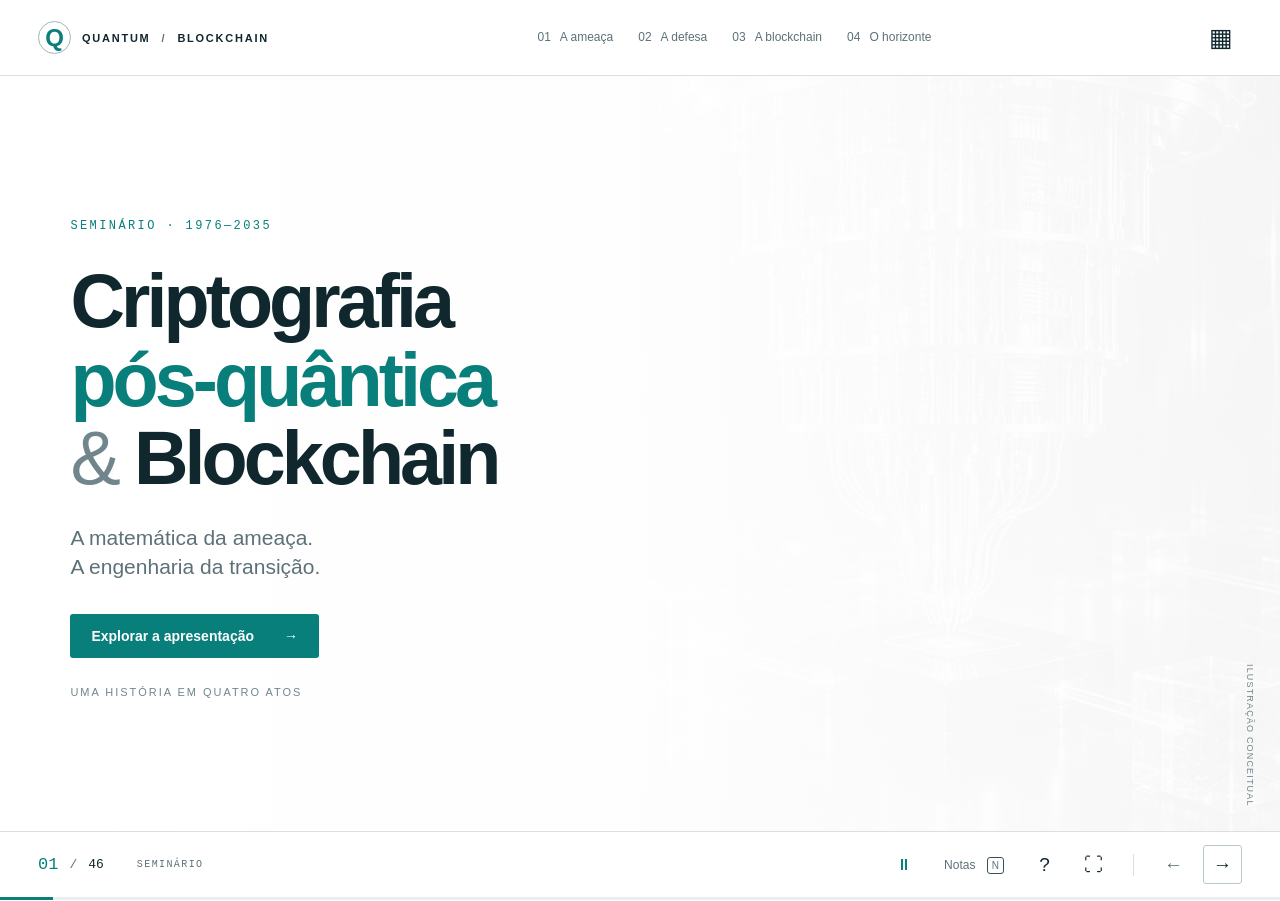
==== commit e1729c55: "Reescreve o Ato III como corrente de problemas e adiciona o halving Os slides de blockchain estavam " ====
--- a/index.html
+++ b/index.html
@@ -16,7 +16,7 @@
     <button data-goto="3">01 <span>A ameaça</span></button>
     <button data-goto="17">02 <span>A defesa</span></button>
     <button data-goto="23">03 <span>A blockchain</span></button>
-    <button data-goto="38">04 <span>O horizonte</span></button>
+    <button data-goto="41">04 <span>O horizonte</span></button>
   </nav>
   <button id="overview-open" class="icon-button" title="Visão geral (G)" aria-label="Abrir visão geral">▦</button>
 </header>
@@ -42,8 +42,8 @@
     <div class="act-grid">
       <button class="act-card" data-goto="3"><span class="act-no">I</span><span class="mono cyan">1976—2009</span><h3>A conta que<br>ninguém pagou</h3><p>Chave pública, Shor e a origem do Bitcoin.</p><span class="act-link">A ameaça <b>↗</b></span></button>
       <button class="act-card" data-goto="17"><span class="act-no">II</span><span class="mono cyan">1978—2025</span><h3>A defesa<br>se organiza</h3><p>Famílias pós-quânticas, NIST e novas assinaturas.</p><span class="act-link">A defesa <b>↗</b></span></button>
-      <button class="act-card" data-goto="23"><span class="act-no">III</span><span class="mono amber">2025—2026</span><h3>A blockchain<br>acorda</h3><p>BTC, ETH, SOL, contratos e laboratórios de hashing.</p><span class="act-link">A blockchain <b>↗</b></span></button>
-      <button class="act-card" data-goto="38"><span class="act-no">IV</span><span class="mono amber">2026—2035</span><h3>O horizonte</h3><p>Padronização, prazos e decisões sem uma data para o Q-Day.</p><span class="act-link">O horizonte <b>↗</b></span></button>
+      <button class="act-card" data-goto="23"><span class="act-no">III</span><span class="mono amber">2025—2026</span><h3>A blockchain<br>acorda</h3><p>Do gasto duplo aos laboratórios de hash, PoW, PoS e contratos.</p><span class="act-link">A blockchain <b>↗</b></span></button>
+      <button class="act-card" data-goto="40"><span class="act-no">IV</span><span class="mono amber">2026—2035</span><h3>O horizonte</h3><p>Padronização, prazos e decisões sem uma data para o Q-Day.</p><span class="act-link">O horizonte <b>↗</b></span></button>
     </div>
     <p class="footnote">Clique em um ato para navegar. Use as setas do teclado para avançar e voltar.</p>
     <aside class="notes">A linha narrativa é linear dentro de cada ato. O segundo ato retorna a 1978 para mostrar que algumas alternativas à criptografia clássica antecedem o ataque de Shor. Fonte principal: PDF fornecido, páginas 1 a 7.</aside>
@@ -195,27 +195,51 @@
     <aside class="notes"><b>Tempo: 2 min · Pessoa 2.</b> Evite afirmar que uma biblioteca específica possui falhas. O objetivo é separar segurança do esquema, implementação resistente a canais laterais e operação correta do sistema.</aside>
   </section>
 
-  <section class="slide blockchain-lab" id="flow-slide" data-title="Uma transação ganha um lugar na cadeia" data-act="3">
-    <p class="eyebrow">ATO III · BLOCKCHAIN POR DENTRO</p><h2>Uma transação ganha<br><span class="cyan">um lugar na cadeia</span></h2>
-    <p class="intro">A assinatura autoriza. As regras validam. O consenso organiza o histórico.</p>
-    <div class="flow-stages" aria-label="Etapas de uma transação"><button data-flow="0"><span>01</span><b>Assinar</b><small>Carteira</small></button><button data-flow="1"><span>02</span><b>Propagar</b><small>Rede de nós</small></button><button data-flow="2"><span>03</span><b>Validar</b><small>Regras do protocolo</small></button><button data-flow="3"><span>04</span><b>Incluir</b><small>Produtor do bloco</small></button><button data-flow="4"><span>05</span><b>Confirmar</b><small>Histórico compartilhado</small></button></div>
-    <div class="flow-detail"><div><span id="flow-label" class="mono cyan"></span><h3 id="flow-title"></h3><p id="flow-text"></p></div><div class="flow-blocks" aria-hidden="true"><div>Bloco N−1<small>hash anterior</small></div><span>→</span><div>Bloco N<small>transações</small></div><span>→</span><div id="flow-new">Bloco N+1<small id="flow-block-state">aguardando</small></div></div></div>
-    <div class="button-row"><button id="flow-next" class="primary">Próxima etapa →</button><button id="flow-reset" class="secondary">Reiniciar fluxo</button></div>
-    <p class="footnote">Fluxo genérico e simplificado. Propagação e verificações podem ocorrer em paralelo. BTC, ETH e SOL têm regras de inclusão e finalidade diferentes.</p>
-    <aside class="notes">A animação ao fundo representa blocos recebendo transações e transmitindo referências, sem consultar uma rede real. Blocos podem incluir chamadas a programas. Confirmação e finalidade não são sinônimos universais. <a href="https://developer.bitcoin.org/devguide/block_chain.html" target="_blank" rel="noopener">Bitcoin: blocos</a> · <a href="https://solana.com/docs/core/transactions" target="_blank" rel="noopener">Solana: transações</a>.</aside>
-  </section>
-
-  <section class="slide blockchain-lab" id="hash-slide" data-title="Laboratório SHA-256: mude um dado" data-act="3">
-    <p class="eyebrow">LABORATÓRIO · SHA-256 REAL NO NAVEGADOR</p><h2>Mude um dado.<br><span class="cyan">Observe o hash.</span></h2>
+  <section class="slide blockchain-lab" id="problem-slide" data-title="Gasto duplo: o problema que gera todo o resto" data-act="3" data-evo="0">
+    <p class="eyebrow">ATO III · O PROBLEMA QUE GERA TODO O RESTO</p><h2>Gasto duplo<br><span class="cyan">e quem define a ordem</span></h2>
+    <div class="concept-grid three">
+      <article><span class="mono cyan">O PROBLEMA</span><h3>Gasto duplo</h3><p>Um arquivo copiado continua idêntico ao original. Se dinheiro fosse só um arquivo, pagar duas pessoas com a mesma moeda seria copiar e colar.</p></article>
+      <article><span class="mono cyan">A RESPOSTA USUAL</span><h3>O registro central</h3><p>Um banco mantém o livro-razão, define a ordem das operações e recusa a segunda cobrança. Funciona porque as partes aceitam esse registro.</p></article>
+      <article><span class="mono amber">A PERGUNTA ABERTA</span><h3>Sem autoridade central</h3><p>Entre desconhecidos, sem autoridade central, quem escreve a próxima página do livro e por que os outros aceitariam essa versão?</p></article>
+    </div>
+    <div class="takeaway"><strong>A blockchain é uma resposta a essa pergunta.</strong><span>Um registro que muitos copiam, mais uma regra para escolher quem escreve o próximo trecho. A trilha no rodapé segue a montagem dessa regra: cada peça nasceu de um problema que a anterior deixou em aberto.</span></div>
+    <p class="footnote">Não é a única resposta possível: sistemas centralizados seguem adequados para muitos casos. A blockchain também não resolve identidade, custódia de chaves ou obrigações legais por conta própria.</p>
+    <aside class="notes"><b>Tempo: 2 min · Pessoa 3.</b> Abra pedindo um exemplo de arquivo copiado (uma foto enviada no WhatsApp) e pergunte o que aconteceria se dinheiro funcionasse assim. O ponto é que o problema não é esconder o valor, é impedir a segunda cópia e definir a ordem dos eventos. Banco, operadora de cartão e câmara de compensação resolvem isso com um registro autoritativo. A pergunta do terceiro cartão é a pergunta do artigo de 2008 e organiza todo o ato: as peças que vêm a seguir (hash, elo, custo de escrita) existem para responder a ela. Não prometa que a blockchain resolve fraude, custódia ou identidade.</aside>
+  </section>
+
+  <section class="slide blockchain-lab" id="history-slide" data-title="1991—2022: cada peça nasceu de um problema" data-act="3">
+    <p class="eyebrow">1991—2022 · CADA PEÇA NASCEU DE UM PROBLEMA</p><h2>As peças da blockchain<br><span class="cyan">e o problema que cada uma resolveu</span></h2>
+    <div class="milestones">
+      <article><span class="year">1991</span><h3>Hashes encadeados</h3><p class="mini-why">Provar que um documento não mudou depois de escrito.</p><p>Haber e Stornetta ligam documentos por hash. Alterar um registro antigo passa a quebrar a corrente inteira.</p></article>
+      <article><span class="year">1997</span><h3>Prova de trabalho</h3><p class="mini-why">Mandar mensagem em massa não custava nada a quem manda.</p><p>O Hashcash, de Adam Back, exige trabalho computacional para enviar uma mensagem. Enviar em massa fica caro.</p></article>
+      <article><span class="year cyan">2008—2009</span><h3>Bitcoin</h3><p class="mini-why">Gastar a mesma moeda duas vezes sem um banco definindo a ordem.</p><p>O artigo de Satoshi Nakamoto reúne cadeia de hashes, prova de trabalho e uma regra de escolha entre cadeias. O bloco gênese roda em janeiro de 2009.</p></article>
+      <article><span class="year">2015</span><h3>Contratos programáveis</h3><p class="mini-why">O registro movia valor, mas não cumpria condições sozinho.</p><p>O Ethereum entra no ar com contratos: o livro-razão passa a guardar código com estado, não apenas transferências.</p></article>
+      <article><span class="year">2020—2022</span><h3>Consenso por stake</h3><p class="mini-why">Comprar segurança com eletricidade sai caro e sai lento.</p><p>A Solana entra em mainnet beta com stake e Proof of History. Em 2022, o Ethereum troca PoW por PoS no Merge.</p></article>
+    </div>
+    <p class="footnote">Datas de publicação e de lançamento das redes, não de adoção. O recorte é didático: outros trabalhos, como b-money e bit gold, também antecedem o Bitcoin. <a href="https://link.springer.com/article/10.1007/BF00196791" target="_blank" rel="noopener">Haber &amp; Stornetta, 1991</a> · <a href="https://bitcoin.org/bitcoin.pdf" target="_blank" rel="noopener">Bitcoin, 2008</a> · <a href="https://ethereum.org/history/" target="_blank" rel="noopener">Ethereum: histórico</a>.</p>
+    <aside class="notes"><b>Tempo: 2 min · Pessoa 3.</b> O recado é que nenhuma peça isolada era nova em 2008. Haber e Stornetta queriam provar que um documento existia em certa data, e o encadeamento por hash é exatamente o que o laboratório do próximo slide reconstrói. O Hashcash usava prova de trabalho contra spam, sem moeda e sem cadeia. A contribuição de 2008 foi combinar as duas ideias com uma regra pública de escolha entre cadeias concorrentes e um incentivo para quem gasta o trabalho. As duas últimas colunas preparam as variações do fim do ato: contratos no Ethereum e consenso sem PoW. Evite atribuir o Merge a motivos exclusivamente ambientais sem contexto.</aside>
+  </section>
+
+  <section class="slide blockchain-lab" id="hash-slide" data-title="SHA-256: como perceber que alguém mexeu" data-act="3" data-evo="1">
+    <p class="eyebrow">PEÇA 1 · SHA-256 · A IMPRESSÃO DIGITAL</p><h2>SHA-256<br><span class="cyan">para perceber que alguém mexeu</span></h2>
+    <div class="why-band">
+      <div class="why-problem"><b>Problema</b><p>Comparar duas cópias inteiras é caro, e um dígito trocado passa despercebido.</p></div>
+      <div class="why-answer"><b>Resposta</b><p>Um resumo fixo que muda por inteiro a cada byte alterado. Conferir 64 dígitos basta.</p></div>
+      <div class="why-gap"><b>Ainda falta</b><p>O resumo vale para um registro isolado. Nada o amarra ao anterior.</p></div>
+    </div>
     <div class="hash-lab-grid"><div class="hash-panel"><label for="hash-reference"><span class="mono">ENTRADA A · REFERÊNCIA</span><small id="hash-bytes-a"></small></label><textarea id="hash-reference" maxlength="1000" spellcheck="false">Alice envia 10 para Bob</textarea><div class="hash-output-label">SHA-256 · 64 dígitos hexadecimais</div><div id="hash-output-a" class="hash-digest" aria-label="Hash da entrada A"></div></div><div class="hash-panel"><label for="hash-input"><span class="mono cyan">ENTRADA B · EDITE AQUI</span><small id="hash-bytes-b"></small></label><textarea id="hash-input" maxlength="1000" spellcheck="false">Alice envia 11 para Bob</textarea><div class="hash-output-label">Âmbar = dígito diferente da referência</div><div id="hash-output-b" class="hash-digest" aria-label="Hash da entrada B"></div></div></div>
     <div class="hash-bottom"><div class="hash-stats"><strong id="hash-bit-count" class="cyan">…</strong><span>de 256 bits diferentes</span><strong id="hash-percent" class="amber">…</strong></div><div class="button-row"><button id="hash-match" class="secondary">Igualar as entradas</button><button id="hash-space" class="secondary">Adicionar um espaço em B</button><button id="hash-reset" class="text-button">Restaurar exemplo</button></div></div>
     <p id="hash-status" class="footnote" role="status">Calculando hashes localmente…</p>
-    <aside class="notes">Hash não é criptografia reversível, assinatura ou prova de autoria. SHA-256 real sobre bytes UTF-8 via Web Crypto, sem envio a servidores. Espaços, acentos e quebras de linha fazem parte da entrada. Uma alteração tende a mudar muitos bits, mas não há garantia de exatamente metade nem de ausência matemática de colisões. Usamos SHA-256 para ensino, sem representar todos os hashes de BTC, ETH e SOL.</aside>
-  </section>
-
-  <section class="slide blockchain-lab" id="chain-slide" data-title="O hash inclui os dados e o elo anterior" data-act="3">
-    <p class="eyebrow">LABORATÓRIO · HASHES ENCADEADOS</p><h2>O hash inclui <span class="cyan">os dados e o elo anterior</span></h2>
-    <p class="intro">SHA-256(JSON de [índice, hash anterior, dados]). O próprio hash é a saída, não parte da entrada.</p>
+    <aside class="notes"><b>Tempo: 2 min · Pessoa 3.</b> Primeira peça: um resumo de tamanho fixo que muda por completo a cada alteração mínima da entrada. Peça um número para a plateia alterar e mostre os dígitos em âmbar. Hash não é criptografia reversível, assinatura ou prova de autoria. SHA-256 real sobre bytes UTF-8 via Web Crypto, sem envio a servidores. Espaços, acentos e quebras de linha fazem parte da entrada. Uma alteração tende a mudar muitos bits, mas não há garantia de exatamente metade nem de ausência matemática de colisões. Usamos SHA-256 para ensino, sem representar todos os hashes de BTC, ETH e SOL.</aside>
+  </section>
+
+  <section class="slide blockchain-lab" id="chain-slide" data-title="O elo: como proteger o passado, não só o último registro" data-act="3" data-evo="2">
+    <p class="eyebrow">PEÇA 2 · O ELO · HABER E STORNETTA, 1991</p><h2>O elo: <span class="cyan">proteger o passado</span></h2>
+    <div class="why-band">
+      <div class="why-problem"><b>Problema</b><p>O hash denuncia um registro alterado. Trocar um bloco antigo segue invisível.</p></div>
+      <div class="why-answer"><b>Resposta</b><p>SHA-256(índice, hash anterior, dados). Mexer em um bloco quebra todos os elos seguintes.</p></div>
+      <div class="why-gap"><b>Ainda falta</b><p>Nada impede recalcular a cadeia inteira e apresentar outra versão.</p></div>
+    </div>
     <div class="chain-controls"><div class="segmented" aria-label="Modo de encadeamento"><button data-chain-mode="cascade" aria-pressed="true">Propagar aos próximos</button><button data-chain-mode="frozen" aria-pressed="false">Congelar referências</button></div><button id="chain-reset" class="secondary" disabled>Restaurar original</button></div>
     <div id="linked-blocks" class="linked-blocks">
       <article class="linked-block"><div class="block-head"><b>BLOCO 01</b><span class="block-state"></span></div><label for="chain-data-0">Dados</label><input id="chain-data-0" class="chain-data" maxlength="80" value="Alice envia 10 para Bob"><span class="hash-output-label">HASH ANTERIOR GUARDADO</span><code class="previous-hash"></code><span class="hash-output-label">HASH DESTE BLOCO</span><code class="current-hash"></code></article>
@@ -224,118 +248,234 @@
     </div>
     <div id="chain-status" class="result" role="status">Preparando a cadeia…</div>
     <p class="footnote">A propagação atualiza referências e hashes, mas não refaz PoW nem obtém consenso. No Bitcoin, o hash é do cabeçalho e as transações entram por sua raiz de Merkle.</p>
-    <aside class="notes">O modo padrão reconstrói o encadeamento local: editar o primeiro bloco recalcula os três hashes, editar o segundo recalcula o segundo e o terceiro. Nenhum bloco anterior muda. No modo congelado, cada elo conserva a referência da cadeia original, e a alteração quebra a correspondência seguinte. O botão de entrada completa mostra exatamente os bytes UTF-8 usados no SHA-256, incluindo o hash anterior inteiro. Índice e dados fazem parte do conteúdo deste modelo; rótulos, cores e o próprio hash de saída não fazem. O modelo não implementa o cabeçalho Bitcoin de 80 bytes, a árvore de Merkle ou PoW. Uma cadeia coerente localmente pode conter gastos inválidos e não significa histórico aceito. <a href="https://developer.bitcoin.org/reference/block_chain.html" target="_blank" rel="noopener">Bitcoin: cabeçalho e Merkle</a>.</aside>
-  </section>
-
-  <section class="slide blockchain-lab" id="pow-slide" data-title="PoW: encontrar custa, conferir é simples" data-act="3">
-    <p class="eyebrow">LABORATÓRIO · PROVA DE TRABALHO</p><h2>Proof of work: <span class="cyan">teste seu nonce.</span></h2>
-    <div class="split"><div><p class="intro">Escolha seu nonce e teste uma tentativa. O objetivo é obter o prefixo de zeros exigido.</p><div class="line-item"><h3>O resultado não dá pistas</h3><p>Nonces vizinhos geram hashes muito diferentes. Um prefixo quase certo não aproxima a próxima tentativa.</p></div><div class="pow-expectation"><span class="mono">ESFORÇO MÉDIO IDEALIZADO</span><strong id="pow-expected">256</strong><p>tentativas para 2 zeros hexadecimais</p></div><p class="small muted">Cada zero adicional multiplica a média por 16. Você pode acertar antes ou demorar muito mais.</p></div>
+    <aside class="notes"><b>Tempo: 2 min · Pessoa 3.</b> Segunda peça, e é literalmente a ideia de 1991 do slide anterior. O modo padrão reconstrói o encadeamento local: editar o primeiro bloco recalcula os três hashes, editar o segundo recalcula o segundo e o terceiro. Nenhum bloco anterior muda. No modo congelado, cada elo conserva a referência da cadeia original, e a alteração quebra a correspondência seguinte — é esse o modo que mostra a detecção de adulteração. O botão de entrada completa mostra exatamente os bytes UTF-8 usados no SHA-256, incluindo o hash anterior inteiro. Índice e dados fazem parte do conteúdo deste modelo; rótulos, cores e o próprio hash de saída não fazem. O modelo não implementa o cabeçalho Bitcoin de 80 bytes, a árvore de Merkle ou PoW. Uma cadeia coerente localmente pode conter gastos inválidos e não significa histórico aceito. Encerre com a pergunta do próximo slide: detectar a alteração não diz quem tem o direito de escrever o próximo bloco. <a href="https://developer.bitcoin.org/reference/block_chain.html" target="_blank" rel="noopener">Bitcoin: cabeçalho e Merkle</a>.</aside>
+  </section>
+
+  <section class="slide blockchain-lab" id="pow-slide" data-title="Nonce e proof of work: como tornar a reescrita cara demais" data-act="3" data-evo="3">
+    <p class="eyebrow">PEÇA 3 · NONCE E PROVA DE TRABALHO · HASHCASH, 1997</p><h2>Nonce e proof of work: <span class="cyan">o custo de reescrever</span></h2>
+    <div class="split"><div>
+      <div class="why-band stacked">
+        <div class="why-problem"><b>Problema</b><p>Recalcular hashes é instantâneo. Para reescrever a cadeia basta refazer as contas até o fim.</p></div>
+        <div class="why-answer"><b>Resposta</b><p>Um campo livre, o nonce, e a exigência de zeros no início do hash. Achar custa milhares de tentativas; conferir custa uma.</p></div>
+        <div class="why-gap"><b>Ainda falta</b><p>O custo vira energia, e escrever fica com quem tem mais máquina.</p></div>
+      </div>
+      <div class="pow-expectation"><span class="mono">ESFORÇO MÉDIO IDEALIZADO</span><strong id="pow-expected">256</strong><p>tentativas para 2 zeros hexadecimais</p></div>
+      </div>
     <div class="demo-box pow-box"><label for="pow-data" class="range-label">Dados do bloco didático</label><input id="pow-data" maxlength="80" value="Bloco de demonstração">
-      <div class="pow-controls"><div><label for="pow-nonce">Seu nonce · inteiro personalizado</label><input id="pow-nonce" type="number" min="0" max="4294967295" step="1" value="0"></div><div><label for="pow-difficulty">Prefixo exigido</label><select id="pow-difficulty"><option value="1">0 · 1 zero</option><option value="2" selected>00 · 2 zeros</option><option value="3">000 · 3 zeros</option><option value="4">0000 · 4 zeros</option></select></div></div>
-      <div class="pow-manual"><button id="pow-test" class="primary">Testar meu nonce</button><button id="pow-increment" class="secondary">+1 e testar</button><button id="pow-clear" class="text-button">Zerar contagem</button></div>
+      <div class="pow-controls"><div><label for="pow-nonce">Seu nonce · inteiro sem limite de faixa</label><input id="pow-nonce" type="text" inputmode="numeric" pattern="[0-9]*" value="0" autocomplete="off" spellcheck="false"></div><div><label for="pow-difficulty">Quantidade livre de zeros · 0 a 64</label><input id="pow-difficulty" type="number" min="0" max="64" step="1" value="2"></div></div>
+      <div class="pow-manual"><button id="pow-test" class="secondary">Testar meu nonce</button><button id="pow-increment" class="secondary">+1 e testar</button><button id="pow-clear" class="text-button">Zerar contagem</button></div>
       <div id="pow-hash" class="hash-digest" aria-label="Hash da tentativa"></div>
-      <div class="pow-metrics"><span>Testes: <b id="pow-attempts">0</b></span><span>Busca: <b id="pow-elapsed">0,0 s</b></span></div>
-      <div class="pow-auto"><select id="pow-pace" aria-label="Velocidade da busca"><option value="250">Didático · pausa de 250 ms</option><option value="0">Rápido · sem pausa didática</option></select><button id="pow-mine" class="secondary">Busca automática</button><button id="pow-stop" class="secondary" disabled>Parar</button></div>
-      <div id="pow-status" class="result" role="status">Escolha um nonce e clique em testar.</div>
+      <div class="pow-auto"><button id="pow-mine" class="primary">Buscar e cronometrar</button><button id="pow-stop" class="secondary" disabled>Parar</button></div>
+      <div class="pow-metrics"><span>Tentativas: <b id="pow-attempts">0</b></span><span>Tempo: <b id="pow-elapsed">0,0 s</b></span><span>Taxa: <b id="pow-rate">—</b></span></div>
+      <div id="pow-status" class="result" role="status">Pronto.</div>
     </div></div>
-    <p class="footnote">PoW didático: SHA-256 simples de [dados, nonce]. Bitcoin usa SHA-256 duplo do cabeçalho e alvo numérico. Máximo: 8.192 tentativas ou 30 s por busca. A pausa didática não representa velocidade de mineração.</p>
-    <aside class="notes">O nonce aceita um inteiro de 0 a 4.294.967.295, faixa de 32 bits do campo nonce no cabeçalho Bitcoin. Testar exige clique, para permitir que a plateia proponha valores. A edição não conta como tentativa. A busca parte do nonce escolhido e pode ser pausada. O tempo inclui a pausa didática e o navegador, não é benchmark. A média 16^d decorre de exigir d zeros em uma saída hexadecimal uniforme e não é um prazo garantido. Repetir o mesmo nonce sobre os mesmos dados repete o mesmo resultado. Alterar dados ou dificuldade reinicia a contagem. Não há mineração de moedas nem conexão à rede. <a href="https://developer.bitcoin.org/reference/block_chain.html" target="_blank" rel="noopener">Bitcoin: nonce, alvo e cabeçalho</a>.</aside>
-  </section>
-
-  <section class="slide blockchain-lab" id="pos-slide" data-title="Proof of stake: capital em garantia" data-act="3">
-    <p class="eyebrow">CONSENSO · PROOF OF STAKE</p><h2>Em vez de tentar hashes,<br><span class="cyan">validadores colocam valor em jogo.</span></h2>
-    <p class="intro">O stake participa da seleção e do peso dos votos. As regras da rede continuam obrigatórias.</p>
-    <div class="consensus-stages" aria-label="Etapas do proof of stake">
-      <button data-pos="0" aria-pressed="true"><span>01 / GARANTIA</span><b>Stake</b><small>Capital vinculado ao protocolo</small></button>
-      <button data-pos="1" aria-pressed="false"><span>02 / PROPOSTA</span><b>Bloco</b><small>Um proponente é selecionado</small></button>
-      <button data-pos="2" aria-pressed="false"><span>03 / VERIFICAÇÃO</span><b>Votos</b><small>Outros validadores conferem</small></button>
-      <button data-pos="3" aria-pressed="false"><span>04 / ACORDO</span><b>Finalidade</b><small>O protocolo consolida o histórico</small></button>
-    </div>
-    <div class="consensus-detail"><span id="pos-number" class="consensus-number">01</span><div><h3 id="pos-title">Uma garantia econômica</h3><p id="pos-detail" role="status"></p></div></div>
-    <div class="consensus-contrast"><span><b>PoW</b> custo em computação e energia</span><span><b>PoS</b> capital em risco e validação</span><span><b>Ambos</b> exigem regras e verificação</span></div>
-    <p class="footnote">Clique nas etapas. Exemplo conceitual inspirado no Ethereum, não uma simulação de consenso. Solana também usa PoS, com regras próprias.</p>
-    <aside class="notes">No Ethereum, validadores depositam ETH e executam clientes de execução e consenso. Um proponente é selecionado para um slot e outros validadores atestam. A finalidade de checkpoints envolve supermaiorias de stake e regras entre épocas, não apenas um contador de votos. Recompensas e penalidades incentivam participação correta. Slashing se aplica a infrações específicas, como propostas ou votos conflitantes, não a qualquer erro ou desconexão. Ter muito stake não torna uma transação inválida válida. PoS usa assinaturas e não é, por si só, uma defesa pós-quântica. <a href="https://ethereum.org/developers/docs/consensus-mechanisms/pos/" target="_blank" rel="noopener">Ethereum: proof of stake</a>, <a href="https://ethereum.org/developers/docs/consensus-mechanisms/pos/attestations/" target="_blank" rel="noopener">atestação e finalidade</a>.</aside>
-  </section>
-
-  <section class="slide blockchain-lab" id="poh-slide" data-title="Solana: Proof of History não é consenso sozinho" data-act="3">
-    <p class="eyebrow">SOLANA · PROOF OF HISTORY</p><h2>Uma sequência verificável.<br><span class="cyan">Não um relógio de parede.</span></h2>
-    <div class="poh-intro"><p class="intro">Cada saída alimenta o próximo hash. Inserir um evento registra sua posição nessa sequência.</p><div class="poh-badge"><b>PoH</b> ordenação <span>+</span> <b>PoS</b> consenso</div></div>
-    <div class="poh-controls"><label for="poh-event">Evento para registrar<input id="poh-event" value="Alice envia 1 SOL" maxlength="60"></label><button id="poh-next" class="primary">Registrar próximo evento →</button><button id="poh-reset" class="text-button">Reiniciar sequência</button></div>
-    <div id="poh-chain" class="poh-chain" aria-label="Sequência didática de hashes"></div>
-    <div id="poh-status" class="result" role="status">Preparando a sequência…</div>
-    <p class="footnote">SHA-256 real em um modelo simplificado de até 4 eventos. Não implementa o PoH da Solana, não mede tempo real e não valida transações. Sem busca por zeros ou nonce premiado.</p>
-    <aside class="notes">Aqui o tema de tempo é Proof of History da Solana, não Proof of Space and Time da Chia. PoH é uma sequência de hashes dependentes, com eventos inseridos, usada como referência de ordem e passagem de tempo computacional. Não é um timestamp UTC nem prova de que dados de entrada são verdadeiros. Um verificador pode conferir trechos da sequência em paralelo. PoH não substitui o consenso: a rede usa validadores e stake para chegar a acordo. O laboratório usa SHA-256(JSON de [hash anterior, evento]), com a semente SHA-256 de "inicio-poh", apenas para ilustrar dependência sequencial. A implementação real usa muitos passos intermediários e mecanismos adicionais. <a href="https://solana.com/uk/news/proof-of-history--a-clock-for-blockchain" target="_blank" rel="noopener">Solana: Proof of History, a clock for blockchain</a>, <a href="https://solana.com/staking" target="_blank" rel="noopener">staking na Solana</a>.</aside>
-  </section>
-
-  <section class="slide blockchain-lab" id="networks-slide" data-title="BTC, ETH e SOL: três desenhos de rede" data-act="3">
-    <p class="eyebrow">BITCOIN · ETHEREUM · SOLANA</p><h2>Três redes.<br><span class="cyan">Desenhos diferentes.</span></h2>
-    <div class="network-grid"><button data-network="btc" aria-pressed="true" class="network-card btc"><span class="network-ticker">BTC</span><h3>Bitcoin</h3><dl><dt>Consenso</dt><dd>Proof of work</dd><dt>Modelo</dt><dd>Saídas não gastas · UTXO</dd><dt>Programação</dt><dd>Condições de gasto em Script</dd></dl></button><button data-network="eth" aria-pressed="false" class="network-card eth"><span class="network-ticker">ETH</span><h3>Ethereum</h3><dl><dt>Consenso</dt><dd>Proof of stake</dd><dt>Modelo</dt><dd>Contas e estado global</dd><dt>Programação</dt><dd>Contratos executados na EVM</dd></dl></button><button data-network="sol" aria-pressed="false" class="network-card sol"><span class="network-ticker">SOL</span><h3>Solana</h3><dl><dt>Consenso</dt><dd>Proof of stake</dd><dt>Modelo</dt><dd>Contas declaradas por instrução</dd><dt>Programação</dt><dd>Programs e dados em contas</dd></dl></button></div>
-    <div id="network-detail" class="result" role="status"></div><p class="footnote">Clique em uma rede para explorar. Comparação de arquitetura, não ranking de mercado ou recomendação de investimento.</p>
-    <aside class="notes">BTC, ETH e SOL são os ativos nativos de Bitcoin, Ethereum e Solana. Bitcoin também oferece condições de gasto programáveis, como multisig e bloqueios de tempo. Não existe uma rede superior para todas as aplicações. <a href="https://developer.bitcoin.org/devguide/transactions.html" target="_blank" rel="noopener">Bitcoin: Script</a>, <a href="https://ethereum.org/developers/docs/intro-to-ethereum/" target="_blank" rel="noopener">Ethereum: EVM</a>, <a href="https://solana.com/docs/core" target="_blank" rel="noopener">Solana: conceitos</a>.</aside>
-  </section>
-
-  <section class="slide blockchain-lab" id="contract-slide" data-title="Contratos inteligentes: regras que executam" data-act="3">
-    <p class="eyebrow">LABORATÓRIO · CONTRATO INTELIGENTE</p><h2>Regras em código.<br><span class="cyan">Efeitos no estado.</span></h2>
-    <div class="split"><div><p class="intro">Um contrato executa condições quando uma transação chama suas funções.</p><pre class="contract-code"><span>// Pseudocódigo: pagamento em custódia</span>
+    <p class="footnote">PoW didático: SHA-256 simples de [dados, nonce]. O Bitcoin usa SHA-256 duplo do cabeçalho e um alvo numérico, não um prefixo de zeros em hexadecimal. A busca continua até encontrar um nonce, clicar em Parar ou sair do slide. O tempo é medido no navegador e inclui o custo da Web Crypto: serve para comparar dificuldades, não como benchmark de mineração.</p>
+    <aside class="notes"><b>Tempo: 3 min · Pessoa 3.</b> Terceira peça, e a resposta à pergunta do primeiro slide do ato. Peça um nonce à plateia e teste manualmente antes de cronometrar; o botão +1 mostra que nonces vizinhos geram hashes sem relação, então não há como se aproximar da solução. Depois rode a busca em 2, 3 e 4 zeros e leia o cronômetro: cada zero multiplica a média por 16 (16^d tentativas), o que aparece no tempo medido. A taxa exibida é a deste navegador, algo entre alguns milhares e algumas dezenas de milhares de hashes por segundo, contra a ordem de 10^21 da rede Bitcoin inteira. Este laboratório aceita qualquer inteiro não negativo para permitir experimentação livre. O cabeçalho real do Bitcoin mantém um campo nonce de 32 bits; quando essa faixa acaba, mineradores alteram outros dados, como a transação coinbase, e atualizam a raiz de Merkle. Editar dados ou dificuldade reinicia a contagem; repetir o mesmo nonce sobre os mesmos dados repete o mesmo hash. A média 16^d decorre de exigir d zeros em uma saída hexadecimal uniforme e não é um prazo garantido. Não há mineração de moedas nem conexão à rede. <a href="https://developer.bitcoin.org/reference/block_chain.html" target="_blank" rel="noopener">Bitcoin: nonce, alvo e cabeçalho</a>.</aside>
+  </section>
+
+  <section class="slide blockchain-lab" id="halving-slide" data-title="Recompensa e halving: quem paga o custo de escrever" data-act="3" data-evo="4">
+    <p class="eyebrow">2009 · O INCENTIVO · HALVING A CADA 210.000 BLOCOS</p><h2>Recompensa e halving<br><span class="amber">quem paga o custo de escrever</span></h2>
+    <div class="why-band">
+      <div class="why-problem"><b>Problema</b><p>Escrever um bloco custa energia de verdade. Sem pagamento, ninguém gastaria isso.</p></div>
+      <div class="why-answer"><b>Resposta</b><p>A coinbase, primeira transação do bloco, cria moedas novas para quem minerou, somadas às taxas de quem transaciona.</p></div>
+      <div class="why-gap"><b>Ainda falta</b><p>A emissão cai pela metade a cada 210.000 blocos e zera perto de 2140. Depois, só a taxa paga a segurança.</p></div>
+    </div>
+    <div class="milestones">
+      <article><span class="year">2009</span><h3>50 BTC</h3><p>Bloco gênese. A moeda nasce aqui, criada pelo próprio bloco.</p></article>
+      <article><span class="year">2012</span><h3>25 BTC</h3><p>Bloco 210.000. Primeiro corte pela metade.</p></article>
+      <article><span class="year">2016</span><h3>12,5 BTC</h3><p>Bloco 420.000. Regra do protocolo, não decisão de alguém.</p></article>
+      <article><span class="year">2020</span><h3>6,25 BTC</h3><p>Bloco 630.000.</p></article>
+      <article><span class="year cyan">2024</span><h3>3,125 BTC</h3><p>Bloco 840.000, o mesmo que abre o próximo slide.</p></article>
+    </div>
+    <p class="footnote">Valores do subsídio por bloco, sem as taxas. O halving ocorre a cada 210.000 blocos, cerca de quatro anos; as datas dependem do ritmo real de mineração. O teto de 21 milhões de moedas é consequência dessa série que cai pela metade, não um número definido à parte. <a href="https://bitcoin.org/bitcoin.pdf" target="_blank" rel="noopener">Bitcoin, 2008 · seção 6, incentivo</a> · <a href="https://en.bitcoin.it/wiki/Controlled_supply" target="_blank" rel="noopener">Emissão controlada</a>.</p>
+    <aside class="notes"><b>Tempo: 2 min · Pessoa 3.</b> Este slide responde à lacuna que o anterior deixou em aberto: se escrever custa energia, alguém precisa pagar essa conta. Mostre que o pagamento tem duas partes — o subsídio, que o protocolo cria na coinbase, e as taxas, que vêm de quem transaciona. Percorra a linha da esquerda para a direita e deixe a plateia perceber sozinha a divisão por dois. Dois cuidados. Primeiro: halving é regra de protocolo contada em blocos, não um calendário nem uma previsão de preço; não comente cotação nem recomende compra. Segundo: o ajuste de dificuldade mantém o ritmo perto de dez minutos, então o halving muda a emissão, não a velocidade dos blocos. O teto de 21 milhões é consequência da série, e o total exato fica pouco abaixo disso por arredondamento em satoshis. Emende no próximo slide pelo bloco 840.000, que é o mesmo dos dois. <a href="https://bitcoin.org/bitcoin.pdf" target="_blank" rel="noopener">Bitcoin, 2008</a>.</aside>
+  </section>
+
+  <section class="slide blockchain-lab btc-schema-slide" id="btc-schema-slide" data-title="O bloco do Bitcoin: onde cada peça mora de verdade" data-act="3" data-evo="4">
+    <p class="eyebrow">2009 · AS TRÊS PEÇAS MONTADAS · CABEÇALHO DE 80 BYTES</p><h2>O bloco do Bitcoin<br><span class="amber">onde cada peça mora</span></h2>
+    <div class="why-band">
+      <div class="why-problem"><b>Problema</b><p>As três peças apareceram soltas, em laboratório. Falta vê-las dentro de um bloco real.</p></div>
+      <div class="why-answer"><b>Resposta</b><p>Um cabeçalho de 80 bytes: o elo é <i>hash anterior</i>, a peça 3 são <i>nonce</i> e <i>nBits</i>.</p></div>
+      <div class="why-gap"><b>Ainda falta</b><p>O cabeçalho é o formato parado, não o caminho que a transação percorre até ele.</p></div>
+    </div>
+    <div class="btc-block-chain" aria-label="Três blocos Bitcoin encadeados, com os campos do cabeçalho e o corpo de transações">
+      <article class="btc-schema-block"><header><b>BLOCO 840.000</b><span>cabeçalho · 80 B</span></header><dl><div><dt>Versão</dt><dd>4 B · 0x20000000</dd></div><div class="wide"><dt>Hash anterior</dt><dd>000000…6f92</dd></div><div class="wide merkle"><dt>Raiz de Merkle</dt><dd>c9f1…2a7e</dd></div><div><dt>Tempo</dt><dd>4 B</dd></div><div><dt>nBits</dt><dd>4 B</dd></div><div class="nonce"><dt>Nonce</dt><dd>4 B</dd></div></dl><div class="btc-block-hash"><span>HASH DO CABEÇALHO</span><code>000000…a11c</code></div><footer><span>txn_count</span><b>transação coinbase + transações</b></footer></article>
+      <article class="btc-schema-block"><header><b>BLOCO 840.001</b><span>cabeçalho · 80 B</span></header><dl><div><dt>Versão</dt><dd>4 B · 0x20000000</dd></div><div class="wide linked"><dt>Hash anterior</dt><dd>000000…a11c</dd></div><div class="wide merkle"><dt>Raiz de Merkle</dt><dd>84bd…09e3</dd></div><div><dt>Tempo</dt><dd>4 B</dd></div><div><dt>nBits</dt><dd>4 B</dd></div><div class="nonce"><dt>Nonce</dt><dd>4 B</dd></div></dl><div class="btc-block-hash"><span>HASH DO CABEÇALHO</span><code>000000…be70</code></div><footer><span>txn_count</span><b>transação coinbase + transações</b></footer></article>
+      <article class="btc-schema-block"><header><b>BLOCO 840.002</b><span>cabeçalho · 80 B</span></header><dl><div><dt>Versão</dt><dd>4 B · 0x20000000</dd></div><div class="wide linked"><dt>Hash anterior</dt><dd>000000…be70</dd></div><div class="wide merkle"><dt>Raiz de Merkle</dt><dd>31a7…f840</dd></div><div><dt>Tempo</dt><dd>4 B</dd></div><div><dt>nBits</dt><dd>4 B</dd></div><div class="nonce"><dt>Nonce</dt><dd>4 B</dd></div></dl><div class="btc-block-hash"><span>HASH DO CABEÇALHO</span><code>000000…d529</code></div><footer><span>txn_count</span><b>transação coinbase + transações</b></footer></article>
+    </div>
+    <p class="footnote">Valores hexadecimais ilustrativos e abreviados. O Bitcoin calcula SHA-256 duplo sobre o cabeçalho serializado. O hash precisa ser menor ou igual ao alvo codificado em nBits. <a href="https://developer.bitcoin.org/reference/block_chain.html" target="_blank" rel="noopener">Bitcoin Developer Reference: block headers</a>.</p>
+    <aside class="notes"><b>Tempo: 2 min · Pessoa 3.</b> Leia um bloco de cima para baixo. O cabeçalho tem seis campos: versão, hash do cabeçalho anterior, raiz de Merkle, tempo, nBits e nonce. Versão, tempo, nBits e nonce ocupam 4 bytes cada; os dois hashes ocupam 32 bytes cada, somando 80 bytes. O hash do bloco é calculado a partir desse cabeçalho e não é um sétimo campo armazenado dentro dele. Abaixo ficam a contagem e a sequência de transações; a primeira é a coinbase. A raiz de Merkle compromete essas transações sem colocá-las diretamente no trabalho repetitivo de hashing. Os valores exibidos foram inventados e abreviados apenas para mostrar como o hash de um bloco reaparece como hash anterior no bloco seguinte. O nonce real continua limitado a 32 bits, enquanto o laboratório anterior aceita inteiros maiores por decisão didática. <a href="https://developer.bitcoin.org/reference/block_chain.html" target="_blank" rel="noopener">Referência do formato serializado</a>.</aside>
+  </section>
+
+  <section class="slide blockchain-lab" id="flow-slide" data-title="O ciclo da transação: as peças em movimento" data-act="3" data-evo="4">
+    <p class="eyebrow">SÍNTESE · AS PEÇAS EM MOVIMENTO</p><h2>O ciclo de uma transação,<br><span class="cyan">da assinatura à confirmação</span></h2>
+    <div class="why-band">
+      <div class="why-problem"><b>Problema</b><p>As peças explicam o registro parado, não o que ocorre entre assinar e confirmar.</p></div>
+      <div class="why-answer"><b>Resposta</b><p>Cinco etapas em sequência. O hash entra na validação, o custo de escrita na inclusão e o elo na confirmação.</p></div>
+      <div class="why-gap"><b>Ainda falta</b><p>Até aqui o registro só transfere valor. Nenhuma condição é cumprida pela própria rede.</p></div>
+    </div>
+    <div class="flow-stages">
+      <article><span>01 · CARTEIRA</span><b>Assinar</b><small>A chave privada autoriza o gasto. Ela não precisa sair do dispositivo para a rede.</small></article>
+      <article><span>02 · REDE</span><b>Propagar</b><small>Os nós recebem e reencaminham a mensagem. Não há fila central nem ordem garantida.</small></article>
+      <article><span>03 · REGRAS</span><b>Validar</b><small>Assinatura, fundos e condições de execução são conferidos por quem recebe.</small></article>
+      <article><span>04 · PRODUTOR</span><b>Incluir</b><small>Quem o protocolo seleciona, por trabalho ou por stake, monta o bloco e o transmite.</small></article>
+      <article><span>05 · HISTÓRICO</span><b>Confirmar</b><small>Cada bloco seguinte encarece a reescrita. A confiança na inclusão cresce com o tempo.</small></article>
+    </div>
+    <div class="takeaway"><strong>Assinatura e confirmação são etapas distintas.</strong><span>A assinatura prova autorização. O consenso decide se e quando aquela transação entra no histórico compartilhado, e cada rede define confirmação e finalidade com regras próprias.</span></div>
+    <p class="footnote">Fluxo genérico e simplificado. Propagação e verificações podem ocorrer em paralelo. Confirmação e finalidade não são sinônimos universais. <a href="https://developer.bitcoin.org/devguide/block_chain.html" target="_blank" rel="noopener">Bitcoin: blocos</a> · <a href="https://solana.com/docs/core/transactions" target="_blank" rel="noopener">Solana: transações</a>.</p>
+    <aside class="notes"><b>Tempo: 1 min · Pessoa 3.</b> Slide de síntese: as três peças dos laboratórios anteriores aparecem aqui como um caminho. Percorra da esquerda para a direita e aponte onde cada peça entra — a impressão digital na etapa 3, o elo na 5, o custo de escrita na 4. O ponto do destaque final é a diferença entre autorizar e confirmar: uma transação assinada e propagada ainda pode não entrar no próximo bloco. A animação ao fundo representa blocos recebendo transações e transmitindo referências, sem consultar uma rede real. Blocos podem incluir chamadas a programas, não apenas transferências — é exatamente essa a peça do próximo slide.</aside>
+  </section>
+
+  <section class="slide blockchain-lab" id="contract-slide" data-title="Contratos: quando o registro passa a executar regras" data-act="3" data-evo="5">
+    <p class="eyebrow">PEÇA 4 · CONTRATOS · ETHEREUM, 2015</p><h2>Contratos<br><span class="cyan">o registro passa a executar regras</span></h2>
+    <div class="split"><div>
+      <div class="why-band stacked">
+        <div class="why-problem"><b>Problema</b><p>O livro-razão só registra transferências. Prazo, entrega e custódia dependiam de alguém de fora.</p></div>
+        <div class="why-answer"><b>Resposta</b><p>O mesmo registro guarda código com estado. A transação chama a função e a rede executa as condições.</p></div>
+        <div class="why-gap"><b>Ainda falta</b><p>A proteção depende de saber quem chamou — uma assinatura. E o consenso por baixo ainda queima energia.</p></div>
+      </div>
+      <pre class="contract-code"><span>// Pseudocódigo: pagamento em custódia</span>
 liberar(caller):
   exigir caller == comprador
   exigir depósito == 10
   exigir entregaConfirmada
   exigir não liberado
-  transferir 10 ao vendedor</pre><p class="small-callout">O código não observa uma entrega física sozinho. Aqui, o comprador confirma a entrega. Oráculos também podem fornecer dados externos.</p></div><div class="demo-box"><div class="demo-label">CUSTÓDIA DIDÁTICA <span>SEM DINHEIRO REAL</span></div><div class="escrow-balances"><div><small>Em custódia</small><strong id="escrow-balance">0</strong></div><div><small>Pago ao vendedor</small><strong id="seller-balance">0</strong></div></div><div class="button-row"><button id="contract-deposit" class="secondary">Depositar 10 unidades</button><button id="contract-confirm" class="secondary" disabled>Comprador: confirmar entrega</button></div><label class="range-label" for="contract-caller">Quem tenta liberar?</label><select id="contract-caller"><option value="buyer">Comprador autorizado</option><option value="outsider">Terceiro não autorizado</option></select><div class="button-row contract-actions"><button id="contract-release" class="primary">Executar liberar()</button><button id="contract-reset" class="text-button">Reiniciar</button></div><div id="contract-result" class="result" role="status">Depósito: 0. Entrega: não confirmada.</div></div></div>
-    <aside class="notes">Simulação em JavaScript, não contrato implantado. Teste falta de depósito, terceiro não autorizado e segunda liberação: nenhuma deve movimentar saldo. Contratos podem ter erros, autoridades de atualização e dependências externas. Execução determinística não garante correção ou verdade dos dados. <a href="https://ethereum.org/developers/docs/smart-contracts/" target="_blank" rel="noopener">Ethereum: contratos</a> · <a href="https://solana.com/docs/core/programs" target="_blank" rel="noopener">Solana: programs</a>.</aside>
-  </section>
-
-  <section class="slide blockchain-lab" id="solana-slide" data-title="Solana: contas determinam o paralelismo" data-act="3">
-    <p class="eyebrow">SOLANA · PROGRAMAS E CONTAS</p><h2>As contas determinam<br><span class="cyan">o que pode rodar junto</span></h2>
-    <div class="split"><div><p class="intro">Instruções indicam quais contas leem, escrevem e precisam assinar.</p><div class="line-item"><h3>Código e dados separados</h3><p>Programs contêm a lógica. Outras contas armazenam o estado que o programa pode modificar.</p></div><div class="line-item"><h3>Sem conflito, há paralelismo</h3><p>Operações independentes podem executar juntas. Escritas na mesma conta exigem coordenação.</p></div></div><div class="demo-box"><div class="segmented" aria-label="Conflito entre contas"><button data-conflict="no" aria-pressed="true">Contas distintas</button><button data-conflict="yes" aria-pressed="false">Mesma conta</button></div><div id="parallel-lanes" class="parallel-lanes"><div><span>TX A</span><b>Grava na conta X</b><i></i></div><div><span>TX B</span><b id="parallel-account">Grava na conta Y</b><i></i></div></div><div id="parallel-result" class="result" role="status"></div></div></div>
-    <p class="footnote">Diagrama qualitativo de agendamento, não benchmark. Leituras compartilhadas, dependências e recursos disponíveis também importam.</p>
-    <aside class="notes">Solana usa Ed25519 para assinaturas de transações. Contas explícitas facilitam identificar conflitos. Proof of History fornece ordenação/tempo verificável no desenho da rede e não é, sozinho, consenso. Sem números de TPS ou latência: dependem de carga e medição. <a href="https://solana.com/docs/core/accounts" target="_blank" rel="noopener">Contas</a> · <a href="https://solana.com/docs/core/transactions" target="_blank" rel="noopener">Transações</a> · <a href="https://solana.com/docs/core/programs" target="_blank" rel="noopener">Programs</a>.</aside>
-  </section>
-
-  <section class="slide blockchain-lab" id="network-risk-slide" data-title="BTC, ETH e SOL diante de Shor" data-act="3">
-    <p class="eyebrow">AS TRÊS REDES · A MESMA FAMÍLIA DE RISCO</p><h2>Consensos diferentes.<br><span class="amber">Assinaturas ainda vulneráveis.</span></h2>
+  transferir 10 ao vendedor</pre></div><div class="demo-box contract-static"><div class="demo-label">EXECUÇÃO DA CUSTÓDIA <span>EXEMPLO ESTÁTICO</span></div><div class="contract-step"><span>01</span><div><b>Depósito registrado</b><small>10 unidades ficam sob controle do contrato.</small></div><code>saldo = 10</code></div><div class="contract-step"><span>02</span><div><b>Entrega confirmada</b><small>O comprador autorizado registra a confirmação.</small></div><code>entrega = sim</code></div><div class="contract-step"><span>03</span><div><b>Condições verificadas</b><small>Chamador, depósito, entrega e liberação anterior passam pelas regras.</small></div><code>4 verificações</code></div><div class="contract-step success"><span>04</span><div><b>Pagamento liberado</b><small>As 10 unidades seguem para o vendedor uma única vez.</small></div><code>pago = 10</code></div><div class="contract-guards"><span>Terceiro tenta liberar <b>REJEITADO</b></span><span>Segunda retirada <b>REJEITADA</b></span></div></div></div>
+    <aside class="notes"><b>Tempo: 2 min · Pessoa 3.</b> É a peça que entrou em 2015: o mesmo registro passa a guardar código com estado. O exemplo é estático e não representa um contrato implantado. Percorra as quatro etapas e destaque os dois casos rejeitados: terceiro não autorizado e segunda liberação não movimentam o saldo. Contratos podem ter erros, autoridades de atualização e dependências externas. Execução determinística não garante correção nem verdade dos dados de entrada. O código não observa uma entrega física sozinho: aqui quem confirma é o comprador, e oráculos podem trazer dados externos. Note que toda a proteção do contrato depende de saber quem chamou a função, e isso é uma assinatura: guarde esse fio, ele volta no slide 35. A ponte para o próximo slide é outra: tudo isso ainda roda sobre proof of work, e é o custo dele que a peça seguinte ataca. <a href="https://ethereum.org/developers/docs/smart-contracts/" target="_blank" rel="noopener">Ethereum: contratos</a> · <a href="https://solana.com/docs/core/programs" target="_blank" rel="noopener">Solana: programs</a>.</aside>
+  </section>
+
+  <section class="slide blockchain-lab" id="pos-slide" data-title="Proof of stake: o mesmo custo, sem queimar energia" data-act="3" data-evo="6">
+    <p class="eyebrow">PEÇA 5 · PROOF OF STAKE · 2012 → MERGE, 2022</p><h2>Proof of stake<br><span class="cyan">o custo sem queimar energia</span></h2>
+    <div class="split"><div>
+      <div class="why-band stacked">
+        <div class="why-problem"><b>Problema</b><p>O proof of work compra segurança com eletricidade, e cada bloco leva minutos para sair.</p></div>
+        <div class="why-answer"><b>Resposta</b><p>Trocar energia por capital bloqueado. Quem tem stake é sorteado para propor e perde parte do depósito se trapacear. O turno dá o direito de propor, não de aprovar.</p></div>
+        <div class="why-gap"><b>Ainda falta</b><p>Resolve quem escreve, não a ordem: os validadores ainda gastam rodadas de conversa para concordar sobre a sequência.</p></div>
+      </div>
+      <p class="small muted">PoW: custo em computação e energia. PoS: capital em risco e validação. Em ambos, as regras do protocolo continuam sendo verificadas por todos os participantes.</p></div>
+    <div class="demo-box"><div class="demo-label">SORTEIO PONDERADO POR STAKE <span>MODELO DIDÁTICO</span></div>
+      <div class="stake-legend" aria-hidden="true"><span>VALIDADOR</span><span>STAKE</span><span>PESO</span><span>TURNOS</span></div>
+      <div id="stake-grid" class="stake-grid">
+        <div class="stake-row"><label class="stake-name" for="stake-0">Ana</label><input id="stake-0" class="stake-input" type="range" min="0" max="100" step="5" value="50" aria-label="Stake de Ana"><span class="stake-share">—</span><span class="stake-turns">0</span></div>
+        <div class="stake-row"><label class="stake-name" for="stake-1">Bruno</label><input id="stake-1" class="stake-input" type="range" min="0" max="100" step="5" value="25" aria-label="Stake de Bruno"><span class="stake-share">—</span><span class="stake-turns">0</span></div>
+        <div class="stake-row"><label class="stake-name" for="stake-2">Carla</label><input id="stake-2" class="stake-input" type="range" min="0" max="100" step="5" value="15" aria-label="Stake de Carla"><span class="stake-share">—</span><span class="stake-turns">0</span></div>
+        <div class="stake-row"><label class="stake-name" for="stake-3">Davi</label><input id="stake-3" class="stake-input" type="range" min="0" max="100" step="5" value="10" aria-label="Stake de Davi"><span class="stake-share">—</span><span class="stake-turns">0</span></div>
+      </div>
+      <div class="button-row"><button id="stake-draw" class="primary">Sortear um proponente</button><button id="stake-run" class="secondary">Rodar 200 sorteios</button><button id="stake-reset" class="text-button">Zerar</button></div>
+      <div id="stake-result" class="result" role="status">Pronto para sortear.</div>
+    </div></div>
+    <p class="footnote">Sorteio proporcional ao stake com o gerador do navegador, para ilustrar a proporção. Não reproduz a seleção do Ethereum, que usa sorteio verificável, comitês, slots e épocas. Sem recompensas, penalidades ou slashing simulados.</p>
+    <aside class="notes"><b>Tempo: 2 min · Pessoa 3.</b> Deixe a plateia escolher os stakes e sorteie uma rodada: com 50%, Ana pode perder. Rode 200 sorteios e mostre que a proporção de turnos se aproxima da proporção de stake sem nunca ser exata. Leve dois pontos: proporção não é garantia em uma rodada, e o turno dá o direito de propor, não de aprovar. No Ethereum, validadores depositam 32 ETH por validador e executam clientes de execução e consenso; um proponente é selecionado para cada slot e os demais atestam. A finalidade de checkpoints envolve supermaiorias de stake e regras entre épocas, não uma contagem simples de votos. Slashing se aplica a infrações específicas, como propostas ou votos conflitantes, não a qualquer erro ou desconexão. Ter muito stake não torna uma transação inválida válida. PoS usa assinaturas e não é, por si só, uma defesa pós-quântica — isso volta no fim do ato. Encerre abrindo a próxima lacuna: sortear quem propõe não resolve em que ordem os eventos entraram, e é isso que o PoH ataca. <a href="https://ethereum.org/developers/docs/consensus-mechanisms/pos/" target="_blank" rel="noopener">Ethereum: proof of stake</a>, <a href="https://ethereum.org/developers/docs/consensus-mechanisms/pos/attestations/" target="_blank" rel="noopener">atestação e finalidade</a>.</aside>
+  </section>
+
+  <section class="slide blockchain-lab poh-compare-slide" id="poh-compare-slide" data-title="Proof of history: ordenar sem esperar todo mundo concordar" data-act="3" data-evo="7">
+    <p class="eyebrow">PEÇA 6 · PROOF OF HISTORY · SOLANA, 2020</p><h2>Proof of history<br><span class="amber">ordenar sem esperar acordo</span></h2>
+    <div class="why-band">
+      <div class="why-problem"><b>Problema</b><p>Combinar a ordem dos eventos por mensagens entre validadores custa rodadas, e cada rodada custa tempo.</p></div>
+      <div class="why-answer"><b>Resposta</b><p>Uma sequência de hashes que só pode ser produzida em ordem funciona como relógio verificável: a ordem já chega provada.</p></div>
+      <div class="why-gap"><b>Ainda falta</b><p>PoH ordena, mas não decide qual cadeia vale. Quem decide continua sendo o stake dos validadores.</p></div>
+    </div>
+    <div class="poh-comparison"><table aria-label="Comparação de throughput entre redes representativas de proof of work, proof of stake e proof of history"><thead><tr><th>Arquitetura</th><th>Rede</th><th>Throughput</th><th>Ritmo</th></tr></thead><tbody><tr><th>PoW</th><td>Bitcoin</td><td>Unidades de tx/s</td><td>≈ 10 min</td></tr><tr><th>PoS</th><td>Ethereum L1</td><td>≈ 15–45 tx/s</td><td>slot de 12 s</td></tr><tr class="fastest"><th>PoS + PoH</th><td>Solana</td><td>Milhares de tx/s</td><td>slot ≈ 400 ms</td></tr></tbody></table><p>O mecanismo sozinho não determina TPS. Execução, rede, hardware e limites dos blocos também influenciam o resultado.</p></div>
+    <p class="footnote">Ordens de grandeza entre redes, não entre mecanismos isolados. Fontes: <a href="https://developer.bitcoin.org/devguide/payment_processing.html" target="_blank" rel="noopener">Bitcoin</a> · <a href="https://ethereum.org/videos/rollups-scaling-strategy/" target="_blank" rel="noopener">Ethereum L1</a> · <a href="https://solana.com/display.html" target="_blank" rel="noopener">Solana</a>.</p>
+    <aside class="notes"><b>Tempo: 1 min · Pessoa 3.</b> A tabela compara redes representativas, não mecanismos isolados. Os cerca de 10 minutos do Bitcoin representam tempo médio para uma confirmação. Os números do Ethereum formam uma faixa por tipo de transação. Na Solana, TPS varia com carga, tipo de transação e forma de contagem. PoH participa da arquitetura, mas não explica sozinho a diferença de throughput.</aside>
+  </section>
+
+  <section class="slide blockchain-lab poh-slide" id="poh-slide" data-title="PoH na prática: o relógio não espera transações" data-act="3" data-evo="7">
+    <p class="eyebrow">PEÇA 6 · PROOF OF HISTORY · SIMULAÇÃO</p><h2>O relógio <span class="amber">não espera transações</span></h2>
+    <p class="intro">Os hashes correm sem parar. A cada oito ticks, uma entry incorpora em lote tudo que entrou na fila — é assim que a ordem sai pronta antes do consenso votar.</p>
+    <div class="poh-workspace">
+      <div class="poh-queue-panel"><div class="poh-panel-head"><span>FILA DO INTERVALO</span><strong><b id="poh-queue-count">3</b> TX</strong></div><form id="poh-form"><input id="poh-tx" maxlength="60" value="Diego → Eva · 1 SOL" aria-label="Nova transação"><button id="poh-add" class="secondary">Adicionar</button></form><div id="poh-queue" class="poh-queue" aria-live="polite"><span>Alice → Bob · 2 SOL</span><span>Carol → Dani · 5 SOL</span><span>Loja → Fornecedor · 8 SOL</span></div></div>
+      <div class="poh-clock-panel"><div class="poh-clock-head"><div><span>TICK ATUAL</span><strong id="poh-tick">000000</strong></div><div><span>HASH ATUAL</span><code id="poh-hash">000000000000…00000000</code></div><button id="poh-toggle" class="text-button" aria-pressed="false">Pausar</button></div><div class="poh-interval-head"><span>INTERVALO ATUAL</span><b id="poh-until">8 HASHES ATÉ A ENTRY</b></div><div id="poh-rail" class="poh-rail" aria-label="Hashes do intervalo atual"><span></span><span></span><span></span><span></span><span></span><span></span><span></span><span></span></div><div id="poh-operation" class="poh-operation">SHA-256(hash anterior)</div></div>
+    </div>
+    <div class="poh-history-head"><span>INTERVALOS FECHADOS</span><span>uma entry pode conter várias transações</span></div><div id="poh-stream" class="poh-history" aria-live="polite"><article><b>—</b><code>—</code><div>—</div></article><article><b>—</b><code>—</code><div>—</div></article><article><b>—</b><code>—</code><div>—</div></article></div>
+    <p class="footnote">Simulação didática com SHA-256 local e intervalos reduzidos. Fonte: <a href="https://solana.com/developers/cookbook/transactions/confirmation" target="_blank" rel="noopener">Solana · sequência PoH, ticks e transações</a>.</p>
+    <aside class="notes"><b>Tempo: 2 min · Pessoa 3.</b> O PoH calcula hashes sequenciais continuamente. Adicione várias transações à fila enquanto os oito ticks avançam. No fim do intervalo, a simulação mistura o hash dos IDs de todas as transações no próximo estado e cria uma única entry. A rede real usa muitos hashes entre checkpoints e não depende desse intervalo didático de oito ticks. PoH registra ordem e passagem de tempo computacional. Tower BFT e votos ponderados por stake formam o consenso.</aside>
+  </section>
+
+  <section class="slide blockchain-lab" id="networks-slide" data-title="Três redes: três respostas ao mesmo problema" data-act="3" data-evo="7">
+    <p class="eyebrow">RECAPITULAÇÃO · AS MESMAS PEÇAS, TRÊS COMBINAÇÕES</p><h2>Bitcoin, Ethereum e Solana:<br><span class="cyan">três respostas ao mesmo problema</span></h2>
+    <div class="network-grid">
+      <article class="network-card btc"><span class="network-ticker">BTC</span><h3>Bitcoin</h3><dl><dt>Consenso</dt><dd>Proof of work<small>SHA-256 duplo, ajuste de dificuldade</small></dd><dt>Ordem do histórico</dt><dd>A cadeia com mais trabalho acumulado</dd><dt>Modelo</dt><dd>Saídas não gastas · UTXO</dd><dt>Programação</dt><dd>Condições de gasto em Script</dd></dl></article>
+      <article class="network-card eth"><span class="network-ticker">ETH</span><h3>Ethereum</h3><dl><dt>Consenso</dt><dd>Proof of stake<small>Proponente por slot, atestação por comitês</small></dd><dt>Ordem do histórico</dt><dd>Slots e épocas, com checkpoints</dd><dt>Modelo</dt><dd>Contas e estado global</dd><dt>Programação</dt><dd>Contratos executados na EVM</dd></dl></article>
+      <article class="network-card sol"><span class="network-ticker">SOL</span><h3>Solana</h3><dl><dt>Consenso e relógio</dt><dd>Proof of Stake + Proof of History<small>Tower BFT usa stake; PoH ordena os eventos</small></dd><dt>Ordem do histórico</dt><dd>Sequência PoH em slots</dd><dt>Modelo</dt><dd>Contas declaradas por instrução</dd><dt>Programação</dt><dd>Programs e dados em contas</dd></dl></article>
+    </div>
+    <div class="takeaway"><strong>Proof of History não é consenso.</strong><span>Na Solana, o PoH é uma sequência de hashes que funciona como relógio verificável e fixa a ordem dos eventos. Quem decide qual cadeia vale é o stake dos validadores.</span></div>
+    <p class="footnote">Comparação de arquitetura, não ranking de mercado nem recomendação de investimento. <a href="https://developer.bitcoin.org/devguide/transactions.html" target="_blank" rel="noopener">Bitcoin: Script</a> · <a href="https://ethereum.org/developers/docs/intro-to-ethereum/" target="_blank" rel="noopener">Ethereum: EVM</a> · <a href="https://solana.com/docs/core" target="_blank" rel="noopener">Solana: conceitos</a>.</p>
+    <aside class="notes"><b>Tempo: 1 min · Pessoa 3.</b> BTC, ETH e SOL são os ativos nativos de Bitcoin, Ethereum e Solana. Leia a tabela por linha, não por coluna: o que muda entre as redes é como se escolhe o escritor, como se estabelece a ordem e como se programa. A linha de ordenação existe para separar duas coisas que costumam ser confundidas: ordenar eventos e concordar sobre eles. Na Solana o PoH é uma sequência de hashes dependentes, com eventos inseridos, usada como referência de ordem e de passagem de tempo computacional; não é um timestamp UTC, não valida transações e não substitui o consenso. Um verificador pode conferir trechos dessa sequência em paralelo, o que ajuda no desempenho. Bitcoin também oferece condições de gasto programáveis, como multisig e bloqueios de tempo. Não existe rede superior para todas as aplicações e não há números de TPS aqui, porque dependem de carga e de método de medição. Feche o arco: as sete peças da trilha mudaram quem escreve, em que ordem e o que dá para programar — e nenhuma delas tocou na assinatura. É por aí que o ato continua. <a href="https://solana.com/uk/news/proof-of-history--a-clock-for-blockchain" target="_blank" rel="noopener">Solana: Proof of History</a>.</aside>
+  </section>
+
+  <section class="slide blockchain-lab" id="network-risk-slide" data-title="Shor: o problema que a evolução não resolveu" data-act="3" data-evo="8">
+    <p class="eyebrow">O PROBLEMA QUE A EVOLUÇÃO NÃO RESOLVEU</p><h2>Consensos diferentes.<br><span class="amber">A mesma assinatura vulnerável.</span></h2>
+    <div class="why-band">
+      <div class="why-problem"><b>Problema</b><p>Cada peça nova mudou quem escreve e em que ordem. Nenhuma tocou na matemática que prova quem autorizou o gasto.</p></div>
+      <div class="why-answer"><b>Resposta</b><p>Ainda não existe em produção. As três redes assinam sobre curvas elípticas, e Shor ataca as três.</p></div>
+      <div class="why-gap"><b>Ainda falta</b><p>Trocar o esquema de assinatura em um registro replicado por milhares de nós, sem ninguém no comando.</p></div>
+    </div>
     <div class="risk-table-wrap"><table class="risk-table"><thead><tr><th>Rede</th><th>Assinaturas em foco</th><th>Consequência para a migração</th></tr></thead><tbody><tr><th class="btc-text">BTC</th><td>ECDSA / Schnorr<br><small>Curva secp256k1</small></td><td>Novos tipos de saída, carteiras e tratamento dos UTXOs legados.</td></tr><tr><th class="eth-text">ETH</th><td>ECDSA em contas tradicionais<br><small>BLS também participa do consenso</small></td><td>Agilidade nas contas e mudanças em outras camadas do protocolo.</td></tr><tr><th class="sol-text">SOL</th><td>Ed25519 nas transações<br><small>Também baseada em curvas elípticas</small></td><td>Formatos de transação, verificação e programas que exigem assinaturas.</td></tr></tbody></table></div>
-    <div class="takeaway"><strong>PoS não torna uma assinatura pós-quântica.</strong><span>Um contrato bem escrito ainda depende de autenticação segura.</span></div>
     <p class="footnote">Risco teórico sob hardware capaz de executar Shor em escala. Não afirma ataque atual nem cronograma oficial de migração para Solana.</p>
-    <aside class="notes">Consequências são análise arquitetural, não propostas aprovadas. Ed25519 não escapa a Shor por usar outra curva. Consenso, autenticação e segurança do código são camadas diferentes. <a href="https://solana.com/docs/core/transactions" target="_blank" rel="noopener">Solana: Ed25519</a>, <a href="https://ethereum.org/roadmap/security/quantum-resistance/" target="_blank" rel="noopener">Ethereum: exposição quântica</a>, <a href="https://github.com/bitcoin/bips/blob/master/bip-0360.mediawiki" target="_blank" rel="noopener">Bitcoin: BIP 360</a>.</aside>
-  </section>
-
-  <section class="slide" data-title="Chave pública: quanto tempo fica exposta?" data-act="3">
-    <p class="eyebrow">ATO III · A BLOCKCHAIN ACORDA</p><h2>Quanto tempo a chave<br><span class="cyan">fica exposta?</span></h2>
-    <div class="split"><div><p class="intro">A janela de ataque depende do tipo de saída e do histórico de uso.</p><div class="choice-list" aria-label="Cenário de exposição"><button data-exposure="hidden" aria-pressed="true"><b>01</b><span>Chave ainda oculta<small>Exemplo: P2PKH nunca gasto, sem reutilização</small></span></button><button data-exposure="mempool" aria-pressed="false"><b>02</b><span>Transação em trânsito<small>Chave revelada no gasto, antes da confirmação</small></span></button><button data-exposure="public" aria-pressed="false"><b>03</b><span>Chave exposta por longo prazo<small>P2PK, P2TR ou reutilização com chave revelada</small></span></button></div></div><div class="demo-box explorer"><div class="demo-label">EXPLORADOR DIDÁTICO <span>SEM CONEXÃO À REDE</span></div><div class="terminal-line"><span>tipo</span><code id="exposure-type">P2PKH não gasto</code></div><div class="terminal-line"><span>chave pública</span><code id="exposure-key">não revelada</code></div><div class="terminal-line"><span>janela de Shor</span><code id="exposure-window">ainda não aberta</code></div><div id="exposure-result" class="result" aria-live="polite"></div><p class="small muted">Chave pública visível não significa chave privada já quebrada. O ataque exige hardware capaz.</p></div></div>
-    <aside class="notes">A “janela curta” não tem duração fixa: depende da confirmação e das condições da rede. P2TR expõe uma chave pública de saída. P2PK expõe a chave diretamente. Reutilizar um endereço cuja chave apareceu pode estender a exposição. O exemplo não consulta carteiras nem mostra saldos reais. <a href="https://github.com/bitcoin/bips/blob/master/bip-0360.mediawiki" target="_blank" rel="noopener">BIP 360, long and short exposure attacks</a>. PDF, p. 5.</aside>
-  </section>
-
-  <section class="slide" data-title="O custo se multiplica pela rede" data-act="3">
-    <p class="eyebrow">ESCALA · ARMAZENAMENTO E PROPAGAÇÃO</p><h2>O custo se multiplica<br><span class="cyan">pela rede</span></h2>
-    <div class="split"><div><p class="intro">Assinaturas maiores ocupam espaço, atravessam a rede e precisam ser verificadas.</p><label class="range-label" for="signature-count">Quantidade de assinaturas <output id="count-value">1.000.000</output></label><input id="signature-count" type="range" min="1" max="10" value="1"><label class="range-label" for="scheme-select">Esquema de assinatura</label><select id="scheme-select"><option value="1">Falcon-512</option><option value="2" selected>ML-DSA-44</option><option value="3">SLH-DSA-128s</option></select><p class="small-callout">Maior custo de operação pode pressionar a participação de nós independentes. O resultado depende do desenho do protocolo.</p></div><div class="volume-display"><span class="mono muted">VOLUME BRUTO DE ASSINATURAS</span><strong id="volume-pq" class="giant cyan">2,42 GB</strong><span id="volume-label">ML-DSA-44</span><div class="volume-baseline"><span>Base ECDSA</span><b id="volume-base">64 MB</b></div><div class="volume-baseline"><span>Diferença</span><b id="volume-delta" class="amber">+2,36 GB</b></div></div></div>
+    <aside class="notes"><b>Tempo: 1 min · Pessoa 3.</b> Este é o pivô do ato: releia a trilha no rodapé em voz alta e diga que nenhuma daquelas peças mexeu na assinatura. Leia a tabela por linha e mostre que a coluna do meio é a mesma família de curvas nas três redes. Consequências são análise arquitetural, não propostas aprovadas. Ed25519 não escapa a Shor por usar outra curva. Consenso, autenticação e segurança do código são camadas diferentes. <a href="https://solana.com/docs/core/transactions" target="_blank" rel="noopener">Solana: Ed25519</a>, <a href="https://ethereum.org/roadmap/security/quantum-resistance/" target="_blank" rel="noopener">Ethereum: exposição quântica</a>, <a href="https://github.com/bitcoin/bips/blob/master/bip-0360.mediawiki" target="_blank" rel="noopener">Bitcoin: BIP 360</a>.</aside>
+  </section>
+
+  <section class="slide" id="exposure-slide" data-title="Exposição: quanto tempo a chave fica à mostra" data-act="3" data-evo="8">
+    <p class="eyebrow">EXPOSIÇÃO · O TAMANHO DA JANELA DE ATAQUE</p><h2>Quanto tempo a chave<br><span class="cyan">fica exposta?</span></h2>
+    <div class="split"><div>
+      <div class="why-band stacked">
+        <div class="why-problem"><b>Problema</b><p>Shor precisa da chave pública para chegar à privada. Quando ela aparece define o tamanho da janela.</p></div>
+        <div class="why-answer"><b>Resposta</b><p>Depende do tipo de saída: alguns formatos só revelam a chave no gasto, e a janela fecha na confirmação.</p></div>
+        <div class="why-gap"><b>Ainda falta</b><p>A janela curta não tem duração fixa, e reutilizar endereço a torna permanente.</p></div>
+      </div>
+      <div class="choice-list" aria-label="Cenário de exposição"><button data-exposure="hidden" aria-pressed="true"><b>01</b><span>Chave ainda oculta<small>Exemplo: P2PKH nunca gasto, sem reutilização</small></span></button><button data-exposure="mempool" aria-pressed="false"><b>02</b><span>Transação em trânsito<small>Chave revelada no gasto, antes da confirmação</small></span></button><button data-exposure="public" aria-pressed="false"><b>03</b><span>Chave exposta por longo prazo<small>P2PK, P2TR ou reutilização com chave revelada</small></span></button></div></div><div class="demo-box explorer"><div class="demo-label">EXPLORADOR DIDÁTICO <span>SEM CONEXÃO À REDE</span></div><div class="terminal-line"><span>tipo</span><code id="exposure-type">P2PKH não gasto</code></div><div class="terminal-line"><span>chave pública</span><code id="exposure-key">não revelada</code></div><div class="terminal-line"><span>janela de Shor</span><code id="exposure-window">ainda não aberta</code></div><div id="exposure-result" class="result" aria-live="polite"></div><p class="small muted">Chave pública visível não significa chave privada já quebrada. O ataque exige hardware capaz.</p></div></div>
+    <aside class="notes"><b>Tempo: 1 min · Pessoa 3.</b> Clique nos três cenários em ordem e leia a janela em voz alta. O ponto é que o risco não é uniforme: depende do tipo de saída e de o endereço ter sido reutilizado. A “janela curta” não tem duração fixa: depende da confirmação e das condições da rede. P2TR expõe uma chave pública de saída. P2PK expõe a chave diretamente. Reutilizar um endereço cuja chave apareceu pode estender a exposição. O exemplo não consulta carteiras nem mostra saldos reais. <a href="https://github.com/bitcoin/bips/blob/master/bip-0360.mediawiki" target="_blank" rel="noopener">BIP 360, long and short exposure attacks</a>. PDF, p. 5.</aside>
+  </section>
+
+  <section class="slide" data-title="Escala: o custo de trocar a assinatura se multiplica pela rede" data-act="3" data-evo="8">
+    <p class="eyebrow">ESCALA · O CUSTO DE TROCAR A ASSINATURA</p><h2>O custo se multiplica<br><span class="cyan">pela rede</span></h2>
+    <div class="split"><div>
+      <div class="why-band stacked">
+        <div class="why-problem"><b>Problema</b><p>Assinatura pós-quântica não é só outro algoritmo: é um objeto muito maior, e a rede guarda todos para sempre.</p></div>
+        <div class="why-answer"><b>Resposta</b><p>Escolher esquemas compactos e medir o volume bruto antes de decidir. É o que a calculadora faz ao lado.</p></div>
+        <div class="why-gap"><b>Ainda falta</b><p>Histórico, banda e verificação são custos distintos, e nó caro demais é nó que deixa de existir.</p></div>
+      </div>
+      <label class="range-label" for="signature-count">Quantidade de assinaturas <output id="count-value">1.000.000</output></label><input id="signature-count" type="range" min="1" max="10" value="1"><label class="range-label" for="scheme-select">Esquema de assinatura</label><select id="scheme-select"><option value="1">Falcon-512</option><option value="2" selected>ML-DSA-44</option><option value="3">SLH-DSA-128s</option></select></div><div class="volume-display"><span class="mono muted">VOLUME BRUTO DE ASSINATURAS</span><strong id="volume-pq" class="giant cyan">2,42 GB</strong><span id="volume-label">ML-DSA-44</span><div class="volume-baseline"><span>Base ECDSA</span><b id="volume-base">64 MB</b></div><div class="volume-baseline"><span>Diferença</span><b id="volume-delta" class="amber">+2,36 GB</b></div></div></div>
     <p class="footnote">Cálculo: quantidade × bytes da assinatura. Unidades decimais. Sem compressão, agregação, chaves ou outros dados. Histórico, largura de banda e estado UTXO são custos distintos.</p>
-    <aside class="notes">O roteiro usa “state bloat” de forma ampla. Assinaturas maiores podem aumentar o histórico e o tráfego, mas não multiplicam automaticamente todo o estado UTXO ou a transação por 50. A calculadora restringe-se ao volume bruto de assinaturas. Não representa benchmark, previsão de taxas nem recomendação de rede. Fonte: tabela do PDF, pp. 5–6.</aside>
-  </section>
-
-  <section class="slide" data-title="Bitcoin: BIP 360 e exposição prolongada" data-act="3">
-    <p class="eyebrow">BITCOIN · BIP 360</p><h2>Uma proposta para<br><span class="cyan">reduzir a exposição</span></h2>
+    <aside class="notes"><b>Tempo: 1 min · Pessoa 3.</b> Arraste a quantidade até 10 milhões e troque de esquema para mostrar a ordem de grandeza. Amarre ao Ato II: é a mesma assinatura grande da Pessoa 2, agora replicada por milhares de nós e guardada para sempre. O roteiro usa “state bloat” de forma ampla. Assinaturas maiores podem aumentar o histórico e o tráfego, mas não multiplicam automaticamente todo o estado UTXO ou a transação por 50. A calculadora restringe-se ao volume bruto de assinaturas. Não representa benchmark, previsão de taxas nem recomendação de rede. Fonte: tabela do PDF, pp. 5–6.</aside>
+  </section>
+
+  <section class="slide" data-title="BIP 360: reduzir a janela antes de trocar a assinatura" data-act="3" data-evo="8">
+    <p class="eyebrow">BITCOIN · BIP 360 · RASCUNHO</p><h2>Pay-to-Merkle-Root<br><span class="cyan">fechar a janela de exposição</span></h2>
+    <div class="why-band">
+      <div class="why-problem"><b>Problema</b><p>No Taproot, a chave pública de gasto fica visível já na saída. A janela de exposição vira permanente.</p></div>
+      <div class="why-answer"><b>Resposta</b><p>Remover o caminho de gasto por chave e manter só a árvore de scripts, escondida atrás de um hash.</p></div>
+      <div class="why-gap"><b>Ainda falta</b><p>Não é assinatura pós-quântica: protege a espera, não o instante do gasto. E BIP publicada não é regra ativada.</p></div>
+    </div>
     <div class="proposal-title"><span class="proposal-number">360</span><div><span class="status">RASCUNHO · NÃO É REGRA ATIVADA</span><h3>Pay-to-Merkle-Root<br><span class="muted">P2MR</span></h3></div></div>
     <div class="compare-columns compact"><article><span class="mono cyan">O QUE PROPÕE</span><h3>Remover o caminho de gasto por chave</h3><p>Mantém árvores de scripts e elimina o key path presente no Taproot.</p></article><article><span class="mono amber">O LIMITE</span><h3>Não inclui uma assinatura pós-quântica</h3><p>Mitiga exposição longa. A proteção contra ataques durante a transmissão do gasto exige medidas adicionais.</p></article></div>
     <p class="footnote"><a href="https://github.com/bitcoin/bips/blob/master/bip-0360.mediawiki" target="_blank" rel="noopener">BIP 360 · documento oficial</a>. Status consultado em 09/09/2026.</p>
-    <aside class="notes">Uma BIP publicada não equivale a consenso, implementação ou ativação. O texto atual usa P2MR. O identificador foi atribuído em dezembro de 2024, e a proposta evoluiu. O slide mantém a explicação no contexto da discussão 2025–2026 do roteiro. A proteção depende de como os scripts são usados.</aside>
-  </section>
-
-  <section class="slide" data-title="Bitcoin: BIP 361 e o dilema da migração" data-act="3">
-    <p class="eyebrow">2026 · BIP 361 · GOVERNANÇA</p><h2>Quem não migra<br><span class="amber">pode perder o acesso?</span></h2>
-    <p class="intro narrow">A proposta discute a retirada gradual de assinaturas legadas após a introdução de saídas pós-quânticas.</p>
+    <aside class="notes"><b>Tempo: 1 min · Pessoa 3.</b> Primeira das duas propostas: esta reduz o tempo de exposição sem trocar a assinatura. Deixe claro que é paliativo e que é rascunho. Uma BIP publicada não equivale a consenso, implementação ou ativação. O texto atual usa P2MR. O identificador foi atribuído em dezembro de 2024, e a proposta evoluiu. O slide mantém a explicação no contexto da discussão 2025–2026 do roteiro. A proteção depende de como os scripts são usados.</aside>
+  </section>
+
+  <section class="slide" data-title="BIP 361: o dilema de quem não migra" data-act="3" data-evo="8">
+    <p class="eyebrow">BITCOIN · BIP 361 · GOVERNANÇA</p><h2>Quem não migra<br><span class="amber">pode perder o acesso?</span></h2>
+    <div class="why-band">
+      <div class="why-problem"><b>Problema</b><p>Criar saídas pós-quânticas não resolve as moedas antigas: elas seguem protegidas por assinaturas vulneráveis.</p></div>
+      <div class="why-answer"><b>Resposta</b><p>A proposta discute retirar gradualmente os gastos legados e estudar mecanismos de resgate.</p></div>
+      <div class="why-gap"><b>Ainda falta</b><p>A escolha não é técnica. Impedir o roubo e preservar o acesso de quem não migrou são objetivos que colidem.</p></div>
+    </div>
     <div class="decision-grid"><button data-decision="protect"><span class="mono cyan">PRIORIDADE A</span><h3>Impedir<br>o roubo quântico</h3><p>Restringir gastos vulneráveis e estudar protocolos de resgate.</p><span class="act-link">Ver o dilema ↗</span></button><button data-decision="access"><span class="mono amber">PRIORIDADE B</span><h3>Preservar<br>o acesso legado</h3><p>Evitar que mudanças bloqueiem detentores que não migraram.</p><span class="act-link">Ver o dilema ↗</span></button></div>
     <div id="decision-result" class="result" aria-live="polite">Escolha uma prioridade para explorar a consequência. Nenhuma opção registra um voto.</div>
     <p class="footnote"><a href="https://github.com/bitcoin/bips/blob/master/bip-0361.mediawiki" target="_blank" rel="noopener">BIP 361 · rascunho informativo</a>. Atribuída em 11/02/2026. Sem ativação ou consenso presumidos.</p>
-    <aside class="notes">O PDF associa a discussão a abril de 2026, mas o documento oficial indica atribuição em fevereiro. A proposta depende de um tipo de saída PQ ainda a definir e discute restringir gastos legados com mecanismos de resgate. A proteção e o alcance desses mecanismos permanecem questões de projeto. Não afirmar que fundos já foram congelados. O dilema é técnico, social e de direitos de acesso.</aside>
-  </section>
-
-  <section class="slide" data-title="Ethereum: flexibilidade e provas" data-act="3">
-    <p class="eyebrow">ETHEREUM · FRENTES DE PESQUISA E MIGRAÇÃO</p><h2>Flexibilidade nas contas.<br><span class="cyan">Mudanças no protocolo.</span></h2>
+    <aside class="notes"><b>Tempo: 1 min · Pessoa 3.</b> Segunda proposta, e é onde o problema deixa de ser técnico. Clique nas duas prioridades e leia as duas consequências antes de opinar; a plateia costuma reagir aqui. Não deixe a discussão passar de dois minutos. O PDF associa a discussão a abril de 2026, mas o documento oficial indica atribuição em fevereiro. A proposta depende de um tipo de saída PQ ainda a definir e discute restringir gastos legados com mecanismos de resgate. A proteção e o alcance desses mecanismos permanecem questões de projeto. Não afirmar que fundos já foram congelados. O dilema é técnico, social e de direitos de acesso.</aside>
+  </section>
+
+  <section class="slide" data-title="Ethereum: outro caminho de migração" data-act="3" data-evo="8">
+    <p class="eyebrow">ETHEREUM · OUTRO CAMINHO DE MIGRAÇÃO</p><h2>Flexibilidade nas contas.<br><span class="cyan">Mudanças no protocolo.</span></h2>
+    <div class="why-band">
+      <div class="why-problem"><b>Problema</b><p>No Bitcoin, trocar o esquema de assinatura exige mudar o protocolo. É lento e depende de consenso social.</p></div>
+      <div class="why-answer"><b>Resposta</b><p>Aqui boa parte da autorização vive em contrato: cada conta pode definir sua regra, e provas por hash podem agregar verificações.</p></div>
+      <div class="why-gap"><b>Ainda falta</b><p>Contas são uma camada. BLS no consenso e compromissos KZG também entram na migração, e nem todo ZK-SNARK é pós-quântico.</p></div>
+    </div>
     <div class="compare-columns"><article><span class="mono cyan">ABSTRAÇÃO DE CONTAS</span><h3 class="display-word medium">A assinatura<br>pode mudar</h3><p>Regras programáveis de autorização permitem introduzir outros esquemas por conta, conforme o suporte disponível.</p><div class="tag-line">Migração gradual e agilidade criptográfica</div></article><article><span class="mono amber">PROVAS BASEADAS EM HASH</span><h3 class="display-word medium">Verificar<br>em conjunto</h3><p>STARKs podem apoiar agregação de verificações. Custos de prova e disponibilidade dos dados continuam relevantes.</p><div class="tag-line">Potencial de escala, com engenharia adicional</div></article></div>
-    <div class="takeaway"><strong>Contas são apenas uma camada.</strong><span>Assinaturas BLS e compromissos KZG também entram na migração. Nem todo ZK-SNARK é pós-quântico.</span></div>
-    <aside class="notes">A abstração de contas cria flexibilidade, mas não converte sozinha toda a rede em pós-quântica. Provas baseadas em hash precisam de parâmetros apropriados e não eliminam automaticamente todos os dados. O roteiro mistura ZK-SNARK e STARK: aqui distinguimos explicitamente as hipóteses. <a href="https://ethereum.org/roadmap/security/quantum-resistance/" target="_blank" rel="noopener">Ethereum, resistência quântica</a>. PDF, p. 6. Roteiros podem mudar e não são garantia de implantação.</aside>
+    <aside class="notes"><b>Tempo: 1 min · Pessoa 3.</b> Fechamento do ato: mostre que o Ethereum chega ao mesmo problema por outro caminho, porque a autorização já vive em contrato. Depois passe para a Pessoa 2. A abstração de contas cria flexibilidade, mas não converte sozinha toda a rede em pós-quântica. Provas baseadas em hash precisam de parâmetros apropriados e não eliminam automaticamente todos os dados. O roteiro mistura ZK-SNARK e STARK: aqui distinguimos explicitamente as hipóteses. <a href="https://ethereum.org/roadmap/security/quantum-resistance/" target="_blank" rel="noopener">Ethereum, resistência quântica</a>. PDF, p. 6. Roteiros podem mudar e não são garantia de implantação.</aside>
   </section>
 
   <section class="slide" data-title="Falcon: compacidade com compromissos" data-act="4">
@@ -361,13 +501,13 @@
   </section>
 
   <section class="slide" data-title="Questões de provas oficiais" data-act="4">
-    <p class="eyebrow">PROVAS OFICIAIS · ENADE 2008 / 2021 · CONCURSO FGV 2024</p><h2>Questões <span class="cyan">oficiais</span></h2>
-    <div class="quiz-wrap"><div class="quiz-progress"><span id="quiz-number" class="mono cyan">PERGUNTA 01 / 03</span><button id="quiz-restart" class="text-button">Recomeçar</button></div><h3 id="quiz-question" class="quiz-question"></h3><p id="quiz-source" class="footnote quiz-source"></p><div id="quiz-options" class="quiz-options"></div><div id="quiz-feedback" class="result" aria-live="polite">Escolha uma resposta para revelar a explicação.</div><button id="quiz-next" class="primary" disabled>Próxima pergunta →</button></div>
-    <aside class="notes"><b>Tempo: 5 min · Pessoa 2.</b> A atividade não coleta dados. As questões 42/2008 (ENADE Computação) e 24/2021 (ENADE Ciência da Computação) usam o enunciado e as alternativas originais na íntegra. A segunda questão não é do ENADE: é uma questão de concurso da banca FGV (2024, Prefeitura de Cuiabá – MT, Auditor Fiscal Tributário da Receita Municipal), sobre RSA, escolhida por complementar diretamente o conteúdo do Ato I. A fonte de cada questão aparece acima das alternativas, e cada alternativa mostra por que está certa ou errada ao ser selecionada. Fontes oficiais: <a href="https://download.inep.gov.br/download/Enade2008_RNP/COMPUTACAO.pdf" target="_blank" rel="noopener">ENADE Computação 2008</a>, <a href="https://www.qconcursos.com/questoes-de-concursos/questoes/4208c318-d8" target="_blank" rel="noopener">FGV 2024, questão sobre RSA</a> e <a href="https://download.inep.gov.br/enade/provas_e_gabaritos/2021_PV_bacharelado_ciencia_computacao.pdf" target="_blank" rel="noopener">ENADE Ciência da Computação 2021</a>.</aside>
+    <p class="eyebrow">ENADE · 2008 / 2019 / 2021</p><h2>Questões <span class="cyan">oficiais</span></h2>
+    <div class="quiz-wrap"><div class="quiz-progress"><span id="quiz-number" class="mono cyan">PERGUNTA 01 / 03</span><button id="quiz-restart" class="text-button">Recomeçar</button></div><h3 id="quiz-question" class="quiz-question"></h3><div id="quiz-options" class="quiz-options"></div><div id="quiz-feedback" class="result" aria-live="polite">Escolha uma resposta para revelar a explicação.</div><button id="quiz-next" class="primary" disabled>Próxima pergunta →</button></div>
+    <aside class="notes"><b>Tempo: 5 min · Pessoa 2.</b> A atividade não coleta dados. As questões 42/2008 e 18/2019 mantêm o enunciado essencial e as alternativas; a questão 24/2021 foi resumida para caber no slide, sem mudar as afirmações avaliadas. Fontes oficiais: <a href="https://download.inep.gov.br/download/Enade2008_RNP/COMPUTACAO.pdf" target="_blank" rel="noopener">ENADE Computação 2008</a>, <a href="https://download.inep.gov.br/educacao_superior/enade/provas/2019/ENGENHARIA_COMPUTACAO.pdf" target="_blank" rel="noopener">ENADE Engenharia de Computação 2019</a> e <a href="https://download.inep.gov.br/enade/provas_e_gabaritos/2021_PV_bacharelado_ciencia_computacao.pdf" target="_blank" rel="noopener">ENADE Ciência da Computação 2021</a>.</aside>
   </section>
 
   <section class="slide closing" data-title="Segurança, escala e consenso" data-act="4">
-    <img class="background" src="assets/quantum.png" alt=""><div class="closing-shade"></div><div class="closing-content"><p class="eyebrow">ENCERRAMENTO</p><h2>A matemática já<br>mudou a pergunta.<br><span class="cyan">A migração ainda<br>depende de nós.</span></h2><p class="intro">O desafio das blockchains combina segurança,<br>custo de operação e consenso sobre as regras.</p><div class="closing-question">Como proteger os fundos sem tornar<br>a rede inacessível a quem a mantém?</div><button class="secondary" data-goto="43">Fontes e leituras ↗</button></div>
+    <img class="background" src="assets/quantum.png" alt=""><div class="closing-shade"></div><div class="closing-content"><p class="eyebrow">ENCERRAMENTO</p><h2>A matemática já<br>mudou a pergunta.<br><span class="cyan">A migração ainda<br>depende de nós.</span></h2><p class="intro">O desafio das blockchains combina segurança,<br>custo de operação e consenso sobre as regras.</p><div class="closing-question">Como proteger os fundos sem tornar<br>a rede inacessível a quem a mantém?</div><button class="secondary" data-goto="46">Fontes e leituras ↗</button></div>
     <aside class="notes">Retome a pergunta central e abra a discussão. A conclusão não depende de prever o Q-Day. A segurança precisa de alternativas criptográficas, mas sua adoção envolve escala e legitimidade social. Fonte: fechamento do PDF, p. 7.</aside>
   </section>
 
@@ -375,13 +515,13 @@
     <p class="eyebrow">REFERÊNCIAS · CONSULTA EM 13/09/2026</p><h2>Fontes <span class="cyan">e leituras</span></h2>
     <p class="intro">Roteiro-base: <em>Seminário: Criptografia Pós-Quântica e Blockchain</em>, PDF fornecido, 7 páginas.</p>
     <div class="reference-grid"><div><h3>Fundamentos e hardware</h3><a href="https://arxiv.org/abs/quant-ph/9508027" target="_blank" rel="noopener">Shor · fatoração e logaritmos discretos ↗</a><a href="https://arxiv.org/abs/quant-ph/9605043" target="_blank" rel="noopener">Grover · busca quântica ↗</a><a href="https://arxiv.org/abs/1905.09749" target="_blank" rel="noopener">Gidney & Ekerå · estimativa de 2019 ↗</a><a href="https://arxiv.org/abs/2505.15917" target="_blank" rel="noopener">Gidney · estimativa de 2025 ↗</a><h3>Redes e governança</h3><a href="https://github.com/bitcoin/bips/blob/master/bip-0360.mediawiki" target="_blank" rel="noopener">Bitcoin · BIP 360 / P2MR ↗</a><a href="https://github.com/bitcoin/bips/blob/master/bip-0361.mediawiki" target="_blank" rel="noopener">Bitcoin · BIP 361 / migração ↗</a></div><div><h3>Padrões e implementação</h3><a href="https://csrc.nist.gov/projects/post-quantum-cryptography" target="_blank" rel="noopener">NIST · processo PQC e transição ↗</a><a href="https://csrc.nist.gov/pubs/fips/204/final" target="_blank" rel="noopener">FIPS 204 · ML-DSA ↗</a><a href="https://csrc.nist.gov/pubs/fips/205/final" target="_blank" rel="noopener">FIPS 205 · SLH-DSA ↗</a><a href="https://falcon-sign.info/" target="_blank" rel="noopener">Falcon · especificações e tamanhos ↗</a><a href="https://ethereum.org/roadmap/security/quantum-resistance/" target="_blank" rel="noopener">Ethereum · resistência quântica ↗</a></div></div>
-    <p class="footnote">Questões: <a href="https://download.inep.gov.br/download/Enade2008_RNP/COMPUTACAO.pdf" target="_blank" rel="noopener">ENADE 2008</a>, <a href="https://download.inep.gov.br/enade/provas_e_gabaritos/2021_PV_bacharelado_ciencia_computacao.pdf" target="_blank" rel="noopener">ENADE 2021</a> e <a href="https://www.qconcursos.com/questoes-de-concursos/questoes/4208c318-d8" target="_blank" rel="noopener">FGV 2024, sobre RSA</a>. Ilustrações conceituais geradas por IA; demonstrações locais e simplificadas. Links externos exigem internet.</p>
+    <p class="footnote">Questões: <a href="https://download.inep.gov.br/download/Enade2008_RNP/COMPUTACAO.pdf" target="_blank" rel="noopener">ENADE 2008</a>, <a href="https://download.inep.gov.br/educacao_superior/enade/provas/2019/ENGENHARIA_COMPUTACAO.pdf" target="_blank" rel="noopener">ENADE 2019</a> e <a href="https://download.inep.gov.br/enade/provas_e_gabaritos/2021_PV_bacharelado_ciencia_computacao.pdf" target="_blank" rel="noopener">ENADE 2021</a>. Ilustrações conceituais geradas por IA; demonstrações locais e simplificadas. Links externos exigem internet.</p>
     <aside class="notes">O PDF contém marcadores “[cite: 1]” sem uma bibliografia identificável. Eles não foram reproduzidos como se fossem citações verificadas. Fontes primárias complementam os pontos técnicos e temporais. Ajustes principais: distinguir Shor/Grover, assinatura/sigilo, STARK/SNARK, estimativas/demonstrações e propostas/ativação. O conjunto preserva o percurso dos quatro atos.</aside>
   </section>
 </main>
 
 <footer class="toolbar">
-  <div class="slide-meta"><span id="slide-current">01</span><span class="muted">/</span><span id="slide-total">43</span><span id="slide-chapter" class="muted">SEMINÁRIO</span></div>
+  <div class="slide-meta"><span id="slide-current">01</span><span class="muted">/</span><span id="slide-total">46</span><span id="slide-chapter" class="muted">SEMINÁRIO</span></div>
   <div class="tools"><button id="motion-toggle" title="Pausar ou retomar animações (M)" aria-label="Pausar animações de blockchain" aria-pressed="false">⏸</button><button id="notes-toggle" title="Notas do apresentador (N)" aria-label="Mostrar notas do apresentador" aria-expanded="false">Notas <kbd>N</kbd></button><button id="help-open" title="Ajuda e atalhos (?)" aria-label="Abrir ajuda">?</button><button id="fullscreen" title="Tela cheia (F)" aria-label="Alternar tela cheia">⛶</button><span class="separator"></span><button id="prev" aria-label="Slide anterior">←</button><button id="next" aria-label="Próximo slide">→</button></div>
 </footer>
 <div class="progress-track"><div id="deck-progress"></div></div>
--- a/blockchain.css
+++ b/blockchain.css
@@ -9,6 +9,18 @@
 .linked-blocks{display:grid;grid-template-columns:repeat(3,1fr);gap:28px;margin:23px 0;flex:1;align-content:center}.linked-block{min-width:0;border:1px solid #315963;border-radius:8px;padding:23px;background:#0c232deb;position:relative}.linked-block:not(:last-child)::after{content:'→';position:absolute;right:-23px;top:53%;font-size:21px;color:var(--cyan)}.block-head{display:flex;justify-content:space-between;align-items:center;gap:8px;margin-bottom:23px;font:12px Consolas,monospace;color:var(--cyan)}.block-state{font-size:9px}.linked-block label{display:block;font-size:12px;color:var(--muted);margin-bottom:8px}.linked-block .chain-data{font-size:14px;padding:10px}.linked-block code{display:block;font:16px Consolas,monospace;color:var(--cyan);overflow-wrap:anywhere}.linked-block.modified .current-hash{color:var(--amber)}.linked-block.modified .block-state{color:var(--amber)}.linked-block.bad-link{border-color:var(--danger);background:#312425eb}.linked-block.bad-link .block-state,.linked-block.bad-link .previous-hash{color:var(--danger)}.linked-block.affected{border-color:var(--amber);border-style:dashed}.linked-block.affected .block-state{color:var(--amber)}.pow-box .range-label{margin-top:0}.pow-controls{display:grid;grid-template-columns:1fr 1fr;gap:20px;margin-top:18px}.pow-controls label{display:block;font-size:12px;color:var(--muted);margin-bottom:8px}.pow-controls input,.pow-controls select{height:45px}.pow-box .hash-digest{font-size:19px;line-height:1.8;margin:15px 0;min-height:68px}.pow-box .result{font-size:14px;min-height:72px}
 .network-grid{display:grid;grid-template-columns:repeat(3,1fr);gap:26px;flex:1;align-content:center}.network-card{--network-color:var(--amber);text-align:left;border:1px solid #365560;border-top:3px solid var(--network-color);border-radius:5px;background:#0d2631eb;padding:24px 26px;min-width:0}.network-card.eth{--network-color:#a9b8ff}.network-card.sol{--network-color:#a78bff}.network-ticker{font:44px Consolas,monospace;letter-spacing:-.05em;color:var(--network-color);display:block;margin-bottom:10px}.network-card h3{font-size:23px}.network-card dl{margin:18px 0 0}.network-card dt{font-size:10px;text-transform:uppercase;letter-spacing:.1em;color:var(--muted);margin-top:12px}.network-card dd{font-size:16px;margin:6px 0 0;line-height:1.3}.network-card dd small{display:block;font-size:12px;color:var(--muted);margin-top:5px;line-height:1.4}.contract-code{font:16px/1.85 Consolas,monospace;color:var(--cyan);margin:25px 0;padding:18px 20px;border-left:2px solid var(--cyan);background:#0b222ac9;white-space:pre-wrap}.contract-code span{font-size:12px;color:var(--muted)}.escrow-balances{display:flex;gap:50px;border-top:1px solid #34545f;border-bottom:1px solid #34545f;padding:12px 0 18px;margin-bottom:20px}.escrow-balances small{font-size:12px;color:var(--muted)}.escrow-balances strong{display:block;font:52px/1.2 Consolas,monospace;color:var(--cyan);margin-top:8px}.contract-actions{margin-top:17px}#contract-result{font-size:14px;min-height:68px}#contract-confirm{font-size:11px;padding:11px}
 .risk-table-wrap{flex:1;display:flex;align-items:center}.risk-table{border-collapse:collapse;width:100%;text-align:left}.risk-table thead th{font-size:11px;letter-spacing:.06em;text-transform:uppercase;color:var(--muted);font-weight:400;border-bottom:1px solid #517780;padding:15px 22px}.risk-table tbody th{font:36px Consolas,monospace;width:15%;padding:28px 22px}.risk-table td{border-bottom:1px solid #2b4651;padding:25px 22px;font-size:19px;line-height:1.5}.risk-table th{border-bottom:1px solid #2b4651}.risk-table td:nth-child(2){width:39%}.risk-table td small{font-size:13px;color:var(--muted)}.btc-text{color:var(--amber)}.eth-text{color:#a9b8ff}.sol-text{color:#b79bff}#network-risk-slide .takeaway strong{font-size:21px}
+/* Ajustes finos para a moldura caber junto das demonstrações já existentes. */
+#chain-slide .linked-blocks{margin:14px 0 16px}
+#chain-slide .block-head{margin-bottom:15px}
+#chain-slide .linked-block .hash-output-label{margin:12px 0 7px}
+/* Halving: cinco marcos em uma linha, com o valor em BTC como número principal e o ano como rótulo. */
+#halving-slide .milestones{grid-template-columns:repeat(5,1fr);gap:22px;margin:6px 0}
+#halving-slide .year{font-size:25px;font-weight:400;letter-spacing:-.01em;margin-bottom:5px}
+#halving-slide .milestones h3{font-size:31px;font-weight:300;letter-spacing:-.02em;margin-bottom:9px;color:var(--amber)}
+#halving-slide .milestones p{font-size:14.5px}
+#exposure-slide .choice-list{margin-top:12px}
+#exposure-slide .choice-list button{padding:15px 10px}
+
 @media(max-height:790px) and (min-width:1000px){.flow-stages{margin:14px 0}.flow-stages article{padding:16px 15px}.flow-stages b{font-size:21px;margin:12px 0 7px}.flow-stages small{font-size:12px}.hash-panel{padding:22px}.hash-panel textarea{height:100px;min-height:90px;max-height:115px}.hash-panel .hash-digest{font-size:22px;min-height:80px}.hash-bottom{margin-top:20px}.hash-stats strong{font-size:32px}.linked-blocks{margin:13px 0 20px}.linked-block{padding:15px}.linked-block .hash-output-label{margin:12px 0 8px}.block-head{margin-bottom:18px}.linked-block code{font-size:15px}.pow-box{padding:20px}.pow-box .hash-digest{font-size:17px;min-height:61px;margin:12px 0}.pow-controls{margin-top:13px}.pow-box .result{min-height:65px;margin-top:13px}.network-card{padding:19px 24px}.network-ticker{font-size:38px;margin-bottom:7px}.network-card dl{margin-top:14px}.network-card dt{margin-top:10px}.network-card dd{font-size:15px}.network-card dd small{font-size:11px;margin-top:3px}#networks-slide .takeaway{margin-top:12px;padding-top:12px}.contract-code{font-size:15px;line-height:1.65;padding:12px 16px;margin:18px 0}.contract-code span{font-size:11px}#contract-slide .small-callout{font-size:14px;margin:15px 0}#contract-slide .demo-box{padding:18px}.escrow-balances{padding:9px 0 12px;margin-bottom:15px}.escrow-balances strong{font-size:43px;margin-top:4px}#contract-slide .demo-label{margin-bottom:16px}.contract-actions{margin-top:14px}#contract-result{font-size:13px;min-height:61px;margin-top:12px}.risk-table tbody th{padding:22px;font-size:32px}.risk-table td{font-size:17px;padding:20px 22px}.risk-table thead th{padding:12px 22px}}
 @media(max-width:999px){.hash-lab-grid{gap:20px}.hash-panel{padding:20px}.hash-panel label{flex-wrap:wrap;gap:8px}.hash-digest{font-size:20px}.hash-bottom{flex-direction:column;align-items:start}.flow-stages{gap:10px}.flow-stages article{padding:15px 10px}.flow-stages b{font-size:19px}.flow-stages small{font-size:11px}.flow-stages article:not(:last-child)::after{right:-11px;font-size:11px}.linked-blocks{gap:18px}.linked-block{padding:15px}.linked-block:not(:last-child)::after{right:-16px;font-size:16px}.block-head{flex-direction:column;align-items:start;gap:8px}.linked-block code{font-size:13px}.linked-block .chain-data{font-size:13px}.network-grid{gap:16px}.network-card{padding:20px 15px}.network-ticker{font-size:36px}.network-card dd{font-size:15px}.contract-code{font-size:14px;padding:15px;overflow-wrap:anywhere}.contract-code span{font-size:10px}.risk-table td{font-size:16px;padding:18px 15px}.risk-table tbody th{font-size:28px;padding:18px 15px}.risk-table thead th{font-size:10px;padding:12px 15px}#network-risk-slide .takeaway strong{font-size:20px}}
 @media(max-width:680px){.chain-atmosphere{opacity:.09}.ambient-rail{bottom:80px;right:-650px}.flow-stages{grid-template-columns:1fr;gap:12px;margin:25px 0}.flow-stages article{padding:15px 17px}.flow-stages article:not(:last-child)::after{content:none}.flow-stages b{font-size:19px;margin:10px 0 7px}.flow-stages small{font-size:13px}.hash-lab-grid{grid-template-columns:1fr;margin-top:25px}.hash-panel{padding:20px}.hash-panel textarea{font-size:16px;min-height:88px;height:88px}.hash-panel label .mono{font-size:11px}.hash-digest{font-size:20px;line-height:1.7;min-height:95px}.hash-stats{gap:14px}.hash-stats strong{font-size:32px}.hash-stats span{font-size:12px}.hash-bottom .button-row{gap:8px}.hash-output-label{font-size:9px}.linked-blocks{grid-template-columns:1fr;gap:25px;margin-top:25px}.linked-block{padding:22px}.linked-block:not(:last-child)::after{content:'↓';right:50%;top:auto;bottom:-23px;font-size:19px}.block-head{flex-direction:row;font-size:12px;margin-bottom:20px}.linked-block code{font-size:16px}.linked-block .chain-data{font-size:15px}.pow-box .hash-digest{font-size:16px;min-height:87px}.pow-controls{gap:12px}.pow-controls input,.pow-controls select{font-size:15px}.network-grid{grid-template-columns:1fr;margin-top:25px;gap:20px}.network-card{padding:24px}.network-ticker{font-size:45px;float:right;margin:0}.network-card h3{font-size:28px;margin:9px 0 22px}.network-card dl{margin:0;display:grid;grid-template-columns:100px 1fr;align-items:baseline;gap:15px}.network-card dt{margin:0;font-size:10px}.network-card dd{margin:0;font-size:15px}.contract-code{font-size:14px;margin:24px 0;line-height:1.9}.contract-code span{font-size:10px}.escrow-balances strong{font-size:45px}.escrow-balances{gap:35px}#contract-slide .button-row{gap:10px}#contract-confirm{font-size:11px}.risk-table-wrap{display:block}.risk-table thead{display:none}.risk-table tbody tr{display:block;padding:22px 0;border-top:1px solid var(--line)}.risk-table tbody th{display:block;padding:0 0 13px;border:0;font-size:33px;width:auto}.risk-table td,.risk-table td:nth-child(2){display:block;width:auto;border:0;padding:8px 0;font-size:17px}.risk-table td:last-child::before{content:'MIGRAÇÃO';display:block;font:10px Consolas,monospace;color:var(--muted);margin-bottom:8px}#network-risk-slide h2{font-size:34px}#motion-toggle{font-size:14px;min-width:28px}.toolbar .tools{gap:1px}.tools button{min-width:30px}.separator{margin:0 3px}.slide-meta{gap:5px}#notes-toggle{font-size:10px;padding:0 4px}}
@@ -42,12 +54,78 @@
 @media screen and (min-width:1000px) and (max-height:790px){.contract-static{padding:16px 18px}.contract-step{padding:9px 0}.contract-step b{font-size:15px}.contract-step small{font-size:11px}.contract-guards{margin-top:8px}.contract-guards span{padding:8px 10px}}
 @media screen and (max-width:680px){.contract-step{grid-template-columns:28px 1fr}.contract-step code{grid-column:2}.contract-guards{grid-template-columns:1fr}}
 
-.poh-slide>.intro{font-size:20px;margin-bottom:12px}.poh-layout{display:grid;grid-template-columns:1.02fr .98fr;gap:4%;align-items:center;flex:1}.poh-comparison table{width:100%;border-collapse:collapse;text-align:left}.poh-comparison th,.poh-comparison td{padding:13px 11px;border-bottom:1px solid var(--line);font-size:14px;vertical-align:middle}.poh-comparison thead th{padding-top:8px;color:var(--muted);font:10px Consolas,monospace;text-transform:uppercase;letter-spacing:.06em}.poh-comparison tbody th{font:16px Consolas,monospace;color:var(--cyan);white-space:nowrap}.poh-comparison .fastest{background:#fff7ec}.poh-comparison .fastest th,.poh-comparison .fastest td:nth-child(3){color:var(--amber);font-weight:700}.poh-comparison>p{font-size:12px;color:var(--muted);margin:12px 0 0;line-height:1.45}.poh-demo{padding:19px 22px}.poh-demo .demo-label{margin-bottom:12px}.poh-live{display:grid;grid-template-columns:auto auto 1fr;gap:12px;align-items:center;padding:10px 0 13px;border-bottom:1px solid var(--line)}.poh-live>span{font:10px Consolas,monospace;color:var(--muted)}.poh-live strong{font:27px Consolas,monospace;color:var(--amber)}.poh-live code{text-align:right;font:12px Consolas,monospace;color:var(--cyan);white-space:nowrap;overflow:hidden;text-overflow:ellipsis}.poh-stream>div{display:grid;grid-template-columns:54px 1fr auto;gap:10px;align-items:center;padding:9px 0;border-bottom:1px solid var(--line)}.poh-stream b{font:11px Consolas,monospace;color:var(--muted)}.poh-stream code{font:12px Consolas,monospace;color:var(--cyan);white-space:nowrap;overflow:hidden;text-overflow:ellipsis}.poh-stream span{font-size:10px;color:var(--amber);white-space:nowrap}.poh-stream .has-tx{background:#fff7ec}.poh-controls{display:flex;align-items:center;gap:8px;margin-top:12px}.poh-controls button{font-size:11px;padding:9px 12px}.poh-slide>.footnote{margin-top:12px}
-@media screen and (min-width:1000px) and (max-height:790px){.poh-slide h2{margin-bottom:10px}.poh-slide>.intro{font-size:17px;line-height:1.35}.poh-comparison th,.poh-comparison td{padding:9px 8px;font-size:12px}.poh-comparison tbody th{font-size:14px}.poh-comparison>p{font-size:10px;margin-top:8px}.poh-demo{padding:14px 17px}.poh-live{padding:7px 0 9px}.poh-live strong{font-size:23px}.poh-stream>div{padding:6px 0}.poh-controls{margin-top:8px}.poh-slide>.footnote{margin-top:8px}}
-@media screen and (max-width:999px){.poh-layout{grid-template-columns:1fr;gap:22px}.poh-comparison th,.poh-comparison td{padding:10px 8px}.poh-demo{max-width:720px;width:100%;margin:auto}}
-@media screen and (max-width:680px){.poh-comparison th,.poh-comparison td{padding:8px 5px;font-size:10px}.poh-comparison tbody th{font-size:11px}.poh-comparison td strong{font-size:7px}.poh-live{grid-template-columns:auto auto}.poh-live code{grid-column:1/-1;text-align:left}.poh-stream>div{grid-template-columns:45px 1fr}.poh-stream span{grid-column:2}.poh-slide>.intro{font-size:18px}}
-@media print{.poh-layout{grid-template-columns:1.02fr .98fr}.poh-controls{display:none}.poh-comparison th,.poh-comparison td{padding:10px 8px}}
+.poh-compare-slide>.intro{margin-bottom:24px}.poh-comparison{width:100%;margin:auto 0;flex:1;display:flex;flex-direction:column;justify-content:center}.poh-comparison table{width:100%;border-collapse:collapse;text-align:left}.poh-comparison th,.poh-comparison td{padding:24px 22px;border-bottom:1px solid var(--line);font-size:20px;vertical-align:middle}.poh-comparison thead th{padding-top:10px;color:var(--muted);font:11px Consolas,monospace;text-transform:uppercase;letter-spacing:.08em}.poh-comparison tbody th{font:23px Consolas,monospace;color:var(--cyan);white-space:nowrap}.poh-comparison .fastest{background:#fff7ec}.poh-comparison .fastest th,.poh-comparison .fastest td:nth-child(3){color:var(--amber);font-weight:700}.poh-comparison>p{font-size:13px;color:var(--muted);margin:15px 0 0;line-height:1.45}.poh-slide>.intro{font-size:20px;margin-bottom:15px}.poh-workspace{display:grid;grid-template-columns:310px 1fr;gap:18px}.poh-queue-panel,.poh-clock-panel{border:1px solid var(--line);background:#0b2029;padding:17px 19px;min-width:0}.poh-panel-head,.poh-clock-head,.poh-interval-head,.poh-history-head{display:flex;justify-content:space-between;align-items:center;gap:14px;font:10px Consolas,monospace;letter-spacing:.08em;color:var(--muted)}.poh-panel-head strong{color:var(--amber);font-size:11px}.poh-panel-head strong b{font-size:20px}.poh-queue-panel form{display:grid;grid-template-columns:1fr auto;gap:8px;margin:14px 0 12px}.poh-queue-panel input{height:37px;padding:8px 10px!important;font-size:12px!important}.poh-queue-panel button{padding:8px 11px;font-size:10px}.poh-queue{display:grid;gap:6px;max-height:98px;overflow:auto}.poh-queue span{padding:7px 9px;border-left:2px solid var(--amber);background:#efb86e0d;font:11px Consolas,monospace;color:#e8c99d;overflow:hidden;text-overflow:ellipsis;white-space:nowrap}.poh-queue .empty{border-color:var(--line);color:var(--muted)}.poh-clock-head{display:grid;grid-template-columns:auto minmax(0,1fr) auto;border-bottom:1px solid var(--line);padding-bottom:12px}.poh-clock-head span{display:block;margin-bottom:5px}.poh-clock-head strong{font:28px Consolas,monospace;color:var(--amber)}.poh-clock-head code{display:block;font:13px Consolas,monospace;color:var(--cyan);white-space:nowrap;overflow:hidden;text-overflow:ellipsis}.poh-clock-head button{font-size:11px}.poh-interval-head{margin:13px 0 9px}.poh-interval-head b{color:var(--cyan);font-size:10px}.poh-rail{display:grid;grid-template-columns:repeat(8,1fr);gap:7px}.poh-rail span{height:48px;border:1px solid #34515d;background:#081820;position:relative}.poh-rail span::before{content:attr(data-tick);position:absolute;inset:8px 6px auto;font:9px Consolas,monospace;color:var(--muted)}.poh-rail span::after{content:attr(data-hash);position:absolute;inset:auto 6px 7px;font:9px Consolas,monospace;color:var(--cyan);white-space:nowrap;overflow:hidden}.poh-rail span.done{background:#15343d;border-color:#4a7a83}.poh-rail span.entry{background:#4b3521;border-color:var(--amber);box-shadow:0 0 16px #efb86e22}.poh-operation{margin-top:10px;font:12px Consolas,monospace;color:var(--cyan)}.poh-history-head{margin:15px 0 8px}.poh-history-head span:last-child{font-size:9px}.poh-history{display:grid;grid-template-columns:repeat(3,1fr);gap:10px}.poh-history article{border-top:2px solid var(--line);background:#0a1d25;padding:11px 13px;min-width:0}.poh-history article.has-tx{border-color:var(--amber);background:#efb86e0a}.poh-history article b{display:block;font:11px Consolas,monospace;color:var(--amber);margin-bottom:5px}.poh-history article code{display:block;font:10px Consolas,monospace;color:var(--cyan);overflow:hidden;text-overflow:ellipsis;white-space:nowrap}.poh-history article div{display:flex;flex-wrap:wrap;gap:4px;margin-top:8px}.poh-history article span{font-size:9px;padding:4px 6px;background:#1a3540;color:#c2d5d9}.poh-history article .no-tx{background:transparent;color:var(--muted);padding:0}.poh-slide>.footnote{margin-top:11px}
+@media screen and (min-width:1000px) and (max-height:790px){.poh-compare-slide h2,.poh-slide h2{margin-bottom:9px}.poh-compare-slide>.intro,.poh-slide>.intro{font-size:17px;line-height:1.35;margin-bottom:10px}.poh-comparison th,.poh-comparison td{padding:16px 18px;font-size:17px}.poh-comparison tbody th{font-size:20px}.poh-workspace{grid-template-columns:275px 1fr;gap:14px}.poh-queue-panel,.poh-clock-panel{padding:13px 15px}.poh-queue-panel form{margin:10px 0 8px}.poh-queue{max-height:70px}.poh-queue span{padding:5px 8px}.poh-clock-head{padding-bottom:8px}.poh-clock-head strong{font-size:24px}.poh-interval-head{margin:9px 0 7px}.poh-rail span{height:39px}.poh-history-head{margin:10px 0 6px}.poh-history article{padding:8px 10px}.poh-history article div{margin-top:5px}.poh-slide>.footnote{margin-top:7px}}
+@media screen and (max-width:999px){.poh-comparison th,.poh-comparison td{padding:18px 12px;font-size:17px}.poh-workspace{grid-template-columns:1fr}.poh-history{grid-template-columns:1fr}.poh-queue{max-height:none}}
+@media screen and (max-width:680px){.poh-comparison th,.poh-comparison td{padding:12px 5px;font-size:11px}.poh-comparison tbody th{font-size:12px}.poh-slide>.intro{font-size:18px}.poh-clock-head{grid-template-columns:1fr auto}.poh-clock-head>div:nth-child(2){grid-column:1/-1;grid-row:2}.poh-rail{grid-template-columns:repeat(4,1fr)}.poh-history-head span:last-child{display:none}}
+@media print{.poh-comparison th,.poh-comparison td{padding:18px}.poh-workspace{grid-template-columns:290px 1fr}.poh-history{grid-template-columns:repeat(3,1fr)}#poh-toggle,#poh-form{display:none!important}}
 
-.poh-live{grid-template-columns:auto 1fr;padding-bottom:8px}.poh-equation{display:grid;grid-template-columns:minmax(0,1fr) auto minmax(0,1fr) auto minmax(0,1fr);gap:8px;align-items:center;padding:10px 0;border-bottom:1px solid var(--line)}.poh-equation>div{min-width:0}.poh-equation small,.poh-entry>label,.poh-stream-head{font:8px Consolas,monospace;letter-spacing:.06em;color:var(--muted)}.poh-equation code{display:block;margin-top:4px;font:10px Consolas,monospace;color:var(--cyan);white-space:nowrap;overflow:hidden;text-overflow:ellipsis}.poh-equation b{font:14px Consolas,monospace;color:var(--amber)}.poh-entry{padding:10px 0}.poh-entry>label{display:block;margin-bottom:6px}.poh-entry>div{display:grid;grid-template-columns:1fr auto auto;gap:7px}.poh-entry input{height:34px;padding:7px 9px;font-size:12px}.poh-entry button{font-size:10px;padding:7px 10px}.poh-stream-head{display:grid;grid-template-columns:54px 1fr auto;gap:10px;padding:5px 0;border-bottom:1px solid var(--line)}.poh-stream-head span:last-child{text-align:right}.poh-stream>div{padding:7px 0}.poh-stream span{max-width:145px;overflow:hidden;text-overflow:ellipsis}.poh-add-queued{border-color:var(--amber)!important;color:var(--amber)!important}
-@media screen and (min-width:1000px) and (max-height:790px){.poh-equation{padding:7px 0}.poh-entry{padding:7px 0}.poh-entry input{height:30px}.poh-stream>div{padding:5px 0}.poh-stream-head{padding:3px 0}}
-@media screen and (max-width:680px){.poh-equation{grid-template-columns:1fr}.poh-equation>b{display:none}.poh-entry>div{grid-template-columns:1fr auto}.poh-entry #poh-toggle{grid-column:1/-1}.poh-stream-head{grid-template-columns:45px 1fr}.poh-stream-head span:last-child{display:none}.poh-stream span{max-width:none}}
+/* Moldura da evolução: cada slide do ato III declara o problema que herdou, a peça que responde e o que sobra para a peça seguinte. */
+.slide[data-evo] h2{margin-bottom:10px}
+.why-band{display:grid;grid-template-columns:repeat(3,1fr);margin:0 0 12px;border-top:1px solid var(--line);border-bottom:1px solid var(--line)}
+.why-band>div{padding:9px 20px 10px;border-left:1px solid var(--line)}
+.why-band>div:first-child{padding-left:0;border-left:0}
+.why-band>div:last-child{padding-right:0}
+.why-band b{display:block;font-size:9.5px;font-weight:600;letter-spacing:.17em;text-transform:uppercase;margin-bottom:4px}
+.why-band p{margin:0;font-size:13.5px;line-height:1.38;color:var(--fg)}
+.why-band .why-problem b{color:var(--danger)}
+.why-band .why-answer b{color:var(--cyan)}
+.why-band .why-gap b{color:var(--amber)}
+/* Dentro da coluna de texto de um slide com demonstração, as três células empilham. */
+.why-band.stacked{grid-template-columns:1fr;margin:0 0 4px;border-bottom:0}
+.why-band.stacked>div{padding:10px 0;border-left:0;border-bottom:1px solid var(--line)}
+.why-band.stacked>div:last-child{border-bottom:0;padding-bottom:0}
+.why-band.stacked p{font-size:15px;line-height:1.45}
+
+/* Trilha da linha do tempo, montada por blockchain.js a partir de data-evo. Fora do fluxo para não disputar altura com as demonstrações. */
+.slide[data-evo]{padding-bottom:34px}
+.evo-rail{position:absolute;left:var(--pad);right:var(--pad);bottom:9px;display:flex;flex-wrap:wrap;align-items:baseline;margin:0;padding:8px 0 0;border-top:1px solid var(--line);list-style:none}
+.evo-rail li{display:flex;align-items:baseline;gap:6px;color:var(--muted);opacity:.45;white-space:nowrap}
+.evo-rail li::after{content:"";width:18px;height:1px;background:var(--line);margin:0 9px}
+.evo-rail li:last-child::after{display:none}
+.evo-rail b{font:600 10px/1 Consolas,monospace;letter-spacing:.04em}
+.evo-rail span{font-size:11px;letter-spacing:.14em;text-transform:uppercase}
+.evo-rail .done{opacity:.8}
+.evo-rail .on{opacity:1}
+.evo-rail .on b,.evo-rail .on span{color:var(--cyan);font-weight:700}
+
+/* Motivo de cada marco na linha do tempo do slide 24. */
+.milestones .mini-why{margin:0 0 5px;font-size:12px;line-height:1.35;color:var(--danger)}
+
+@media(max-height:790px) and (min-width:1000px){
+  .why-band{margin:0 0 9px}
+  .why-band>div{padding:8px 17px 8px}
+  .why-band p{font-size:12.5px;line-height:1.35}
+  .why-band.stacked{margin-bottom:2px}
+  .why-band.stacked>div{padding:8px 0}
+  .why-band.stacked p{font-size:13.5px;line-height:1.4}
+  .slide[data-evo]{padding-bottom:31px}
+  .evo-rail{bottom:7px;padding-top:7px}
+  #hash-slide .hash-panel textarea{min-height:80px;height:84px}
+  #hash-slide .hash-panel .hash-digest{min-height:70px}
+  .milestones .mini-why{font-size:11px;margin-bottom:4px}
+  #chain-slide .linked-blocks{margin:4px 0 8px}
+  #chain-slide .linked-block{padding:13px}
+  #chain-slide .block-head{margin-bottom:9px}
+  #chain-slide .linked-block .hash-output-label{margin:8px 0 5px}
+  #hash-slide .hash-panel{padding:17px}
+  #hash-slide .hash-bottom{margin-top:13px}
+  #pow-slide .pow-box{padding:15px}
+  #pow-slide .pow-box .hash-digest{min-height:50px;margin:9px 0}
+  #pow-slide .pow-box .result{min-height:50px;margin-top:10px}
+  #pow-slide .why-band.stacked>div{padding:6px 0}
+  #exposure-slide .choice-list button{padding:11px 8px}
+  #halving-slide .milestones{margin:2px 0;gap:18px}
+  #halving-slide .year{font-size:21px}
+  #halving-slide .milestones h3{font-size:26px;margin-bottom:7px}
+  #halving-slide .milestones p{font-size:13.5px}
+}
+@media(max-width:1000px){
+  #halving-slide .milestones{grid-template-columns:repeat(2,1fr)}
+  .why-band,.why-band.stacked{grid-template-columns:1fr;border-bottom:0}
+  .why-band>div,.why-band.stacked>div{padding:10px 0;border-left:0;border-top:1px solid var(--line);border-bottom:0}
+  .why-band>div:first-child{border-top:0}
+  .slide[data-evo]{padding-bottom:20px}
+  .evo-rail{position:static;margin:16px 0 0}
+  .evo-rail li::after{width:10px;margin:0 6px}
+}
